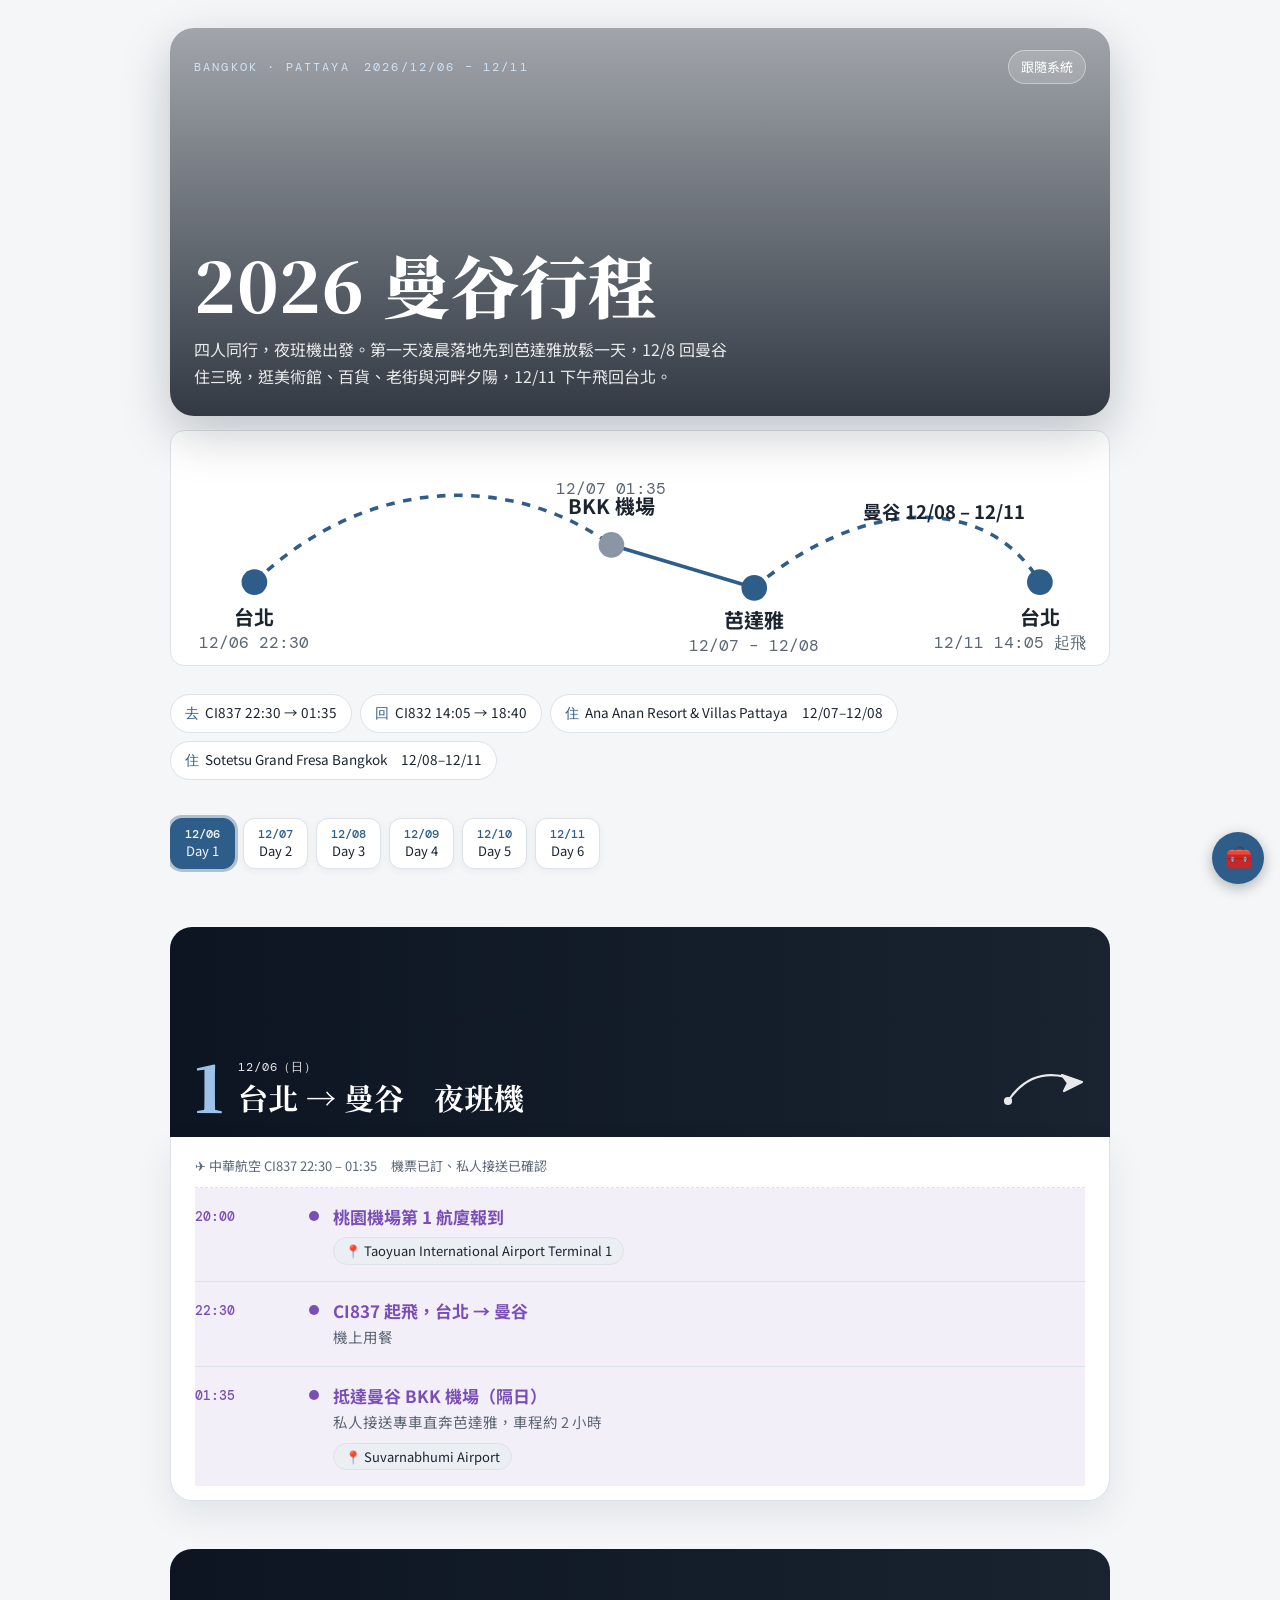
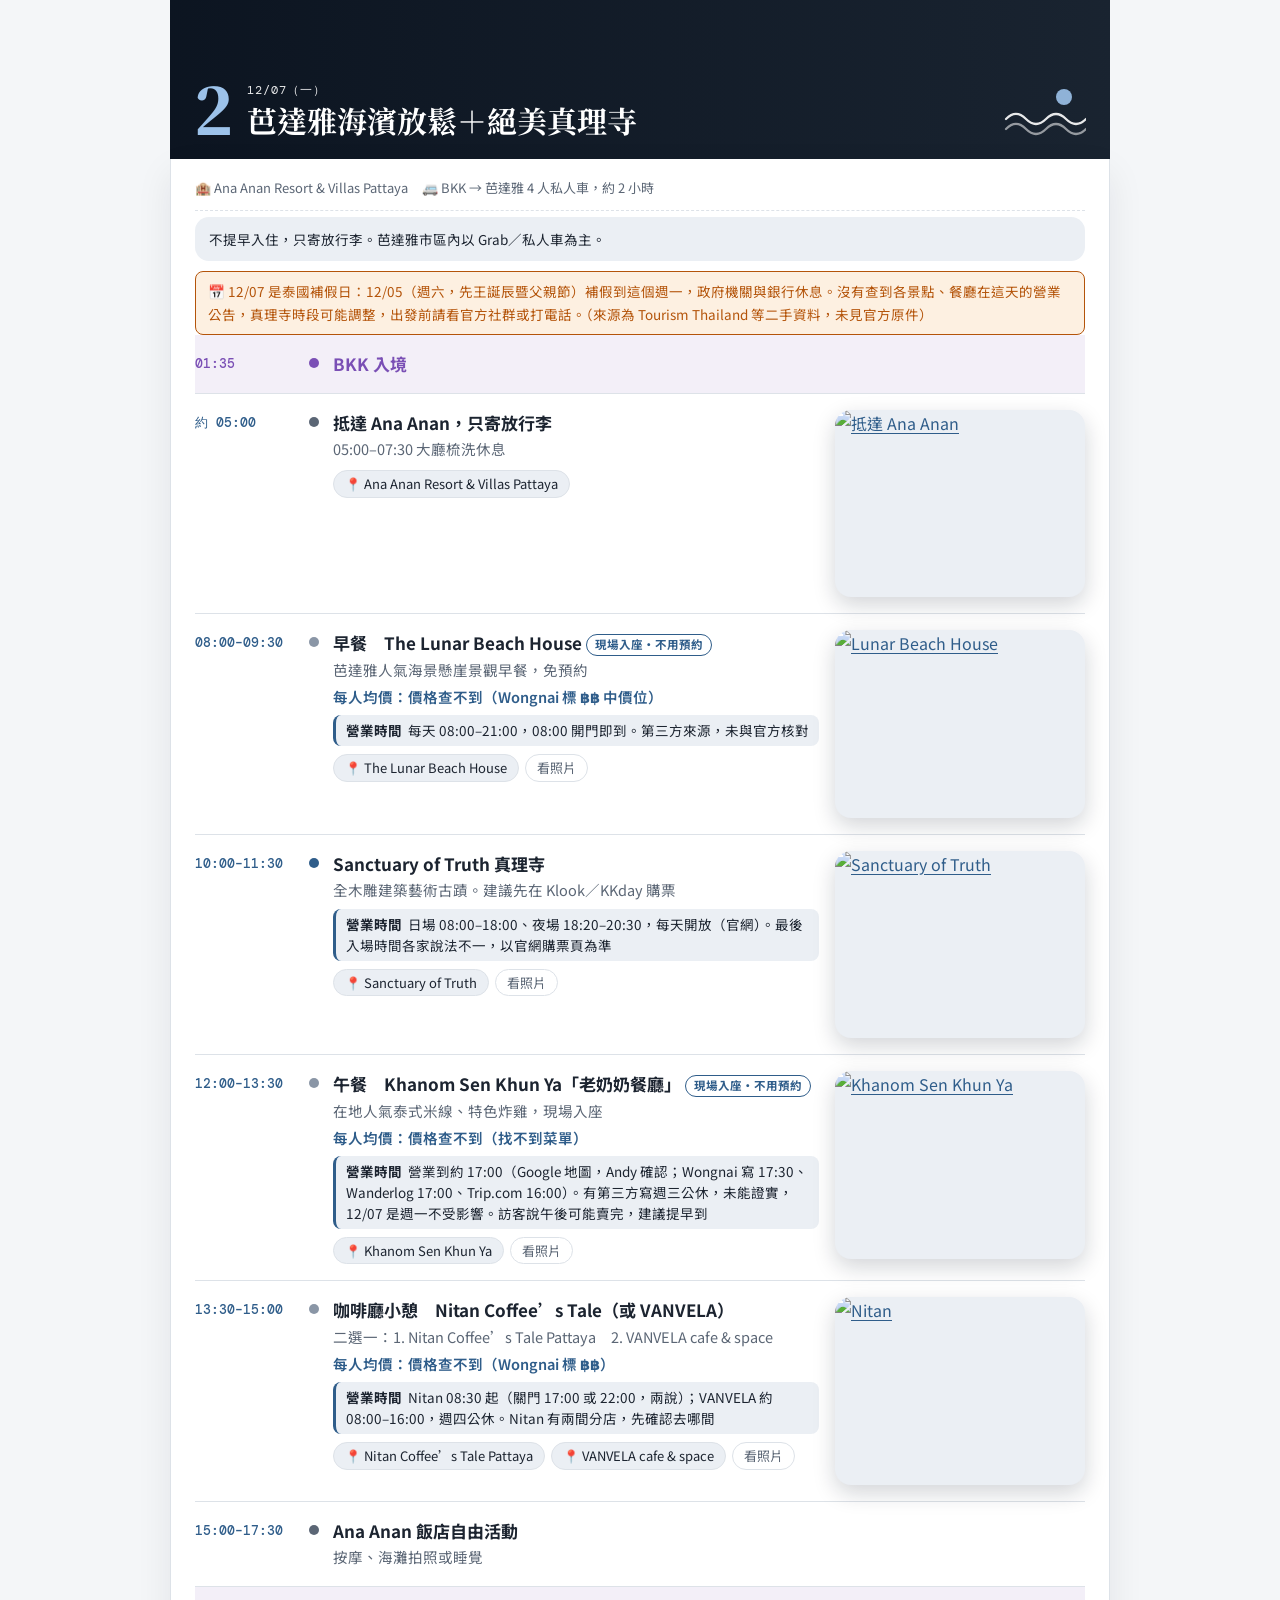
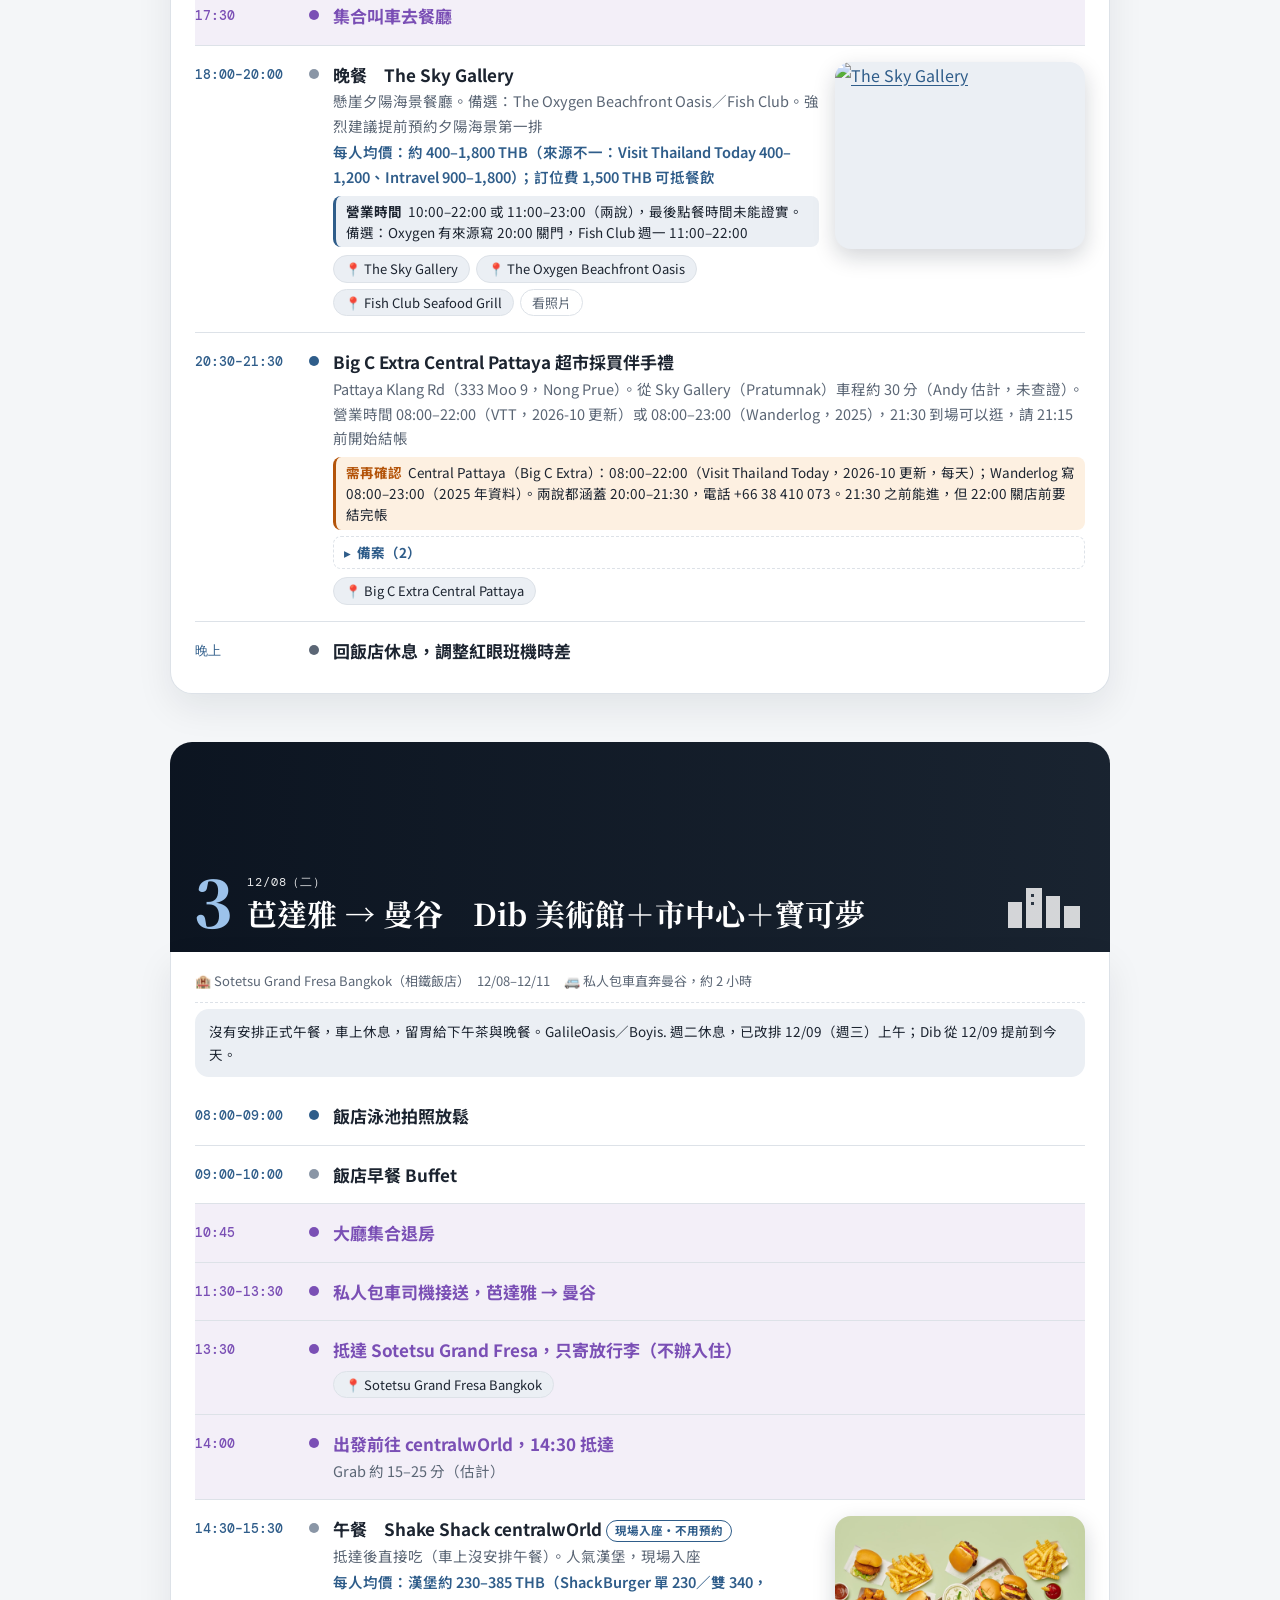
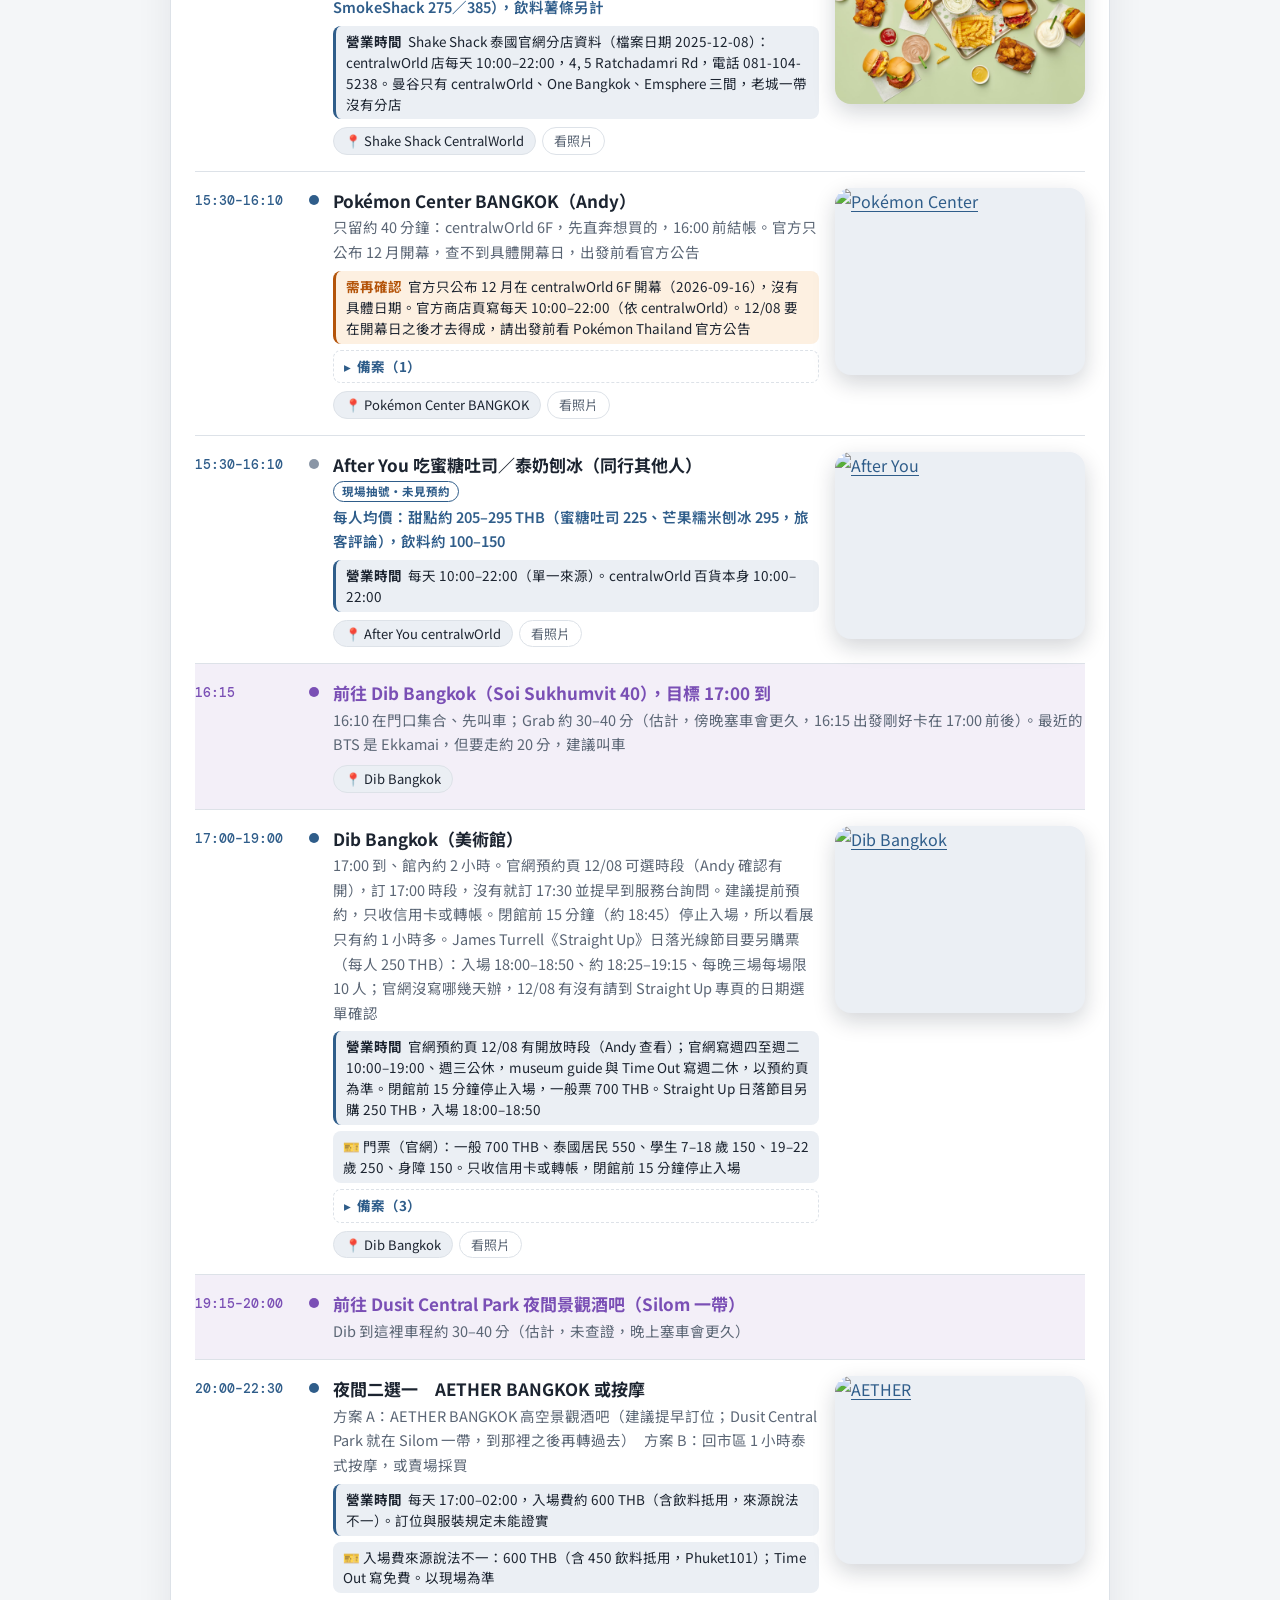
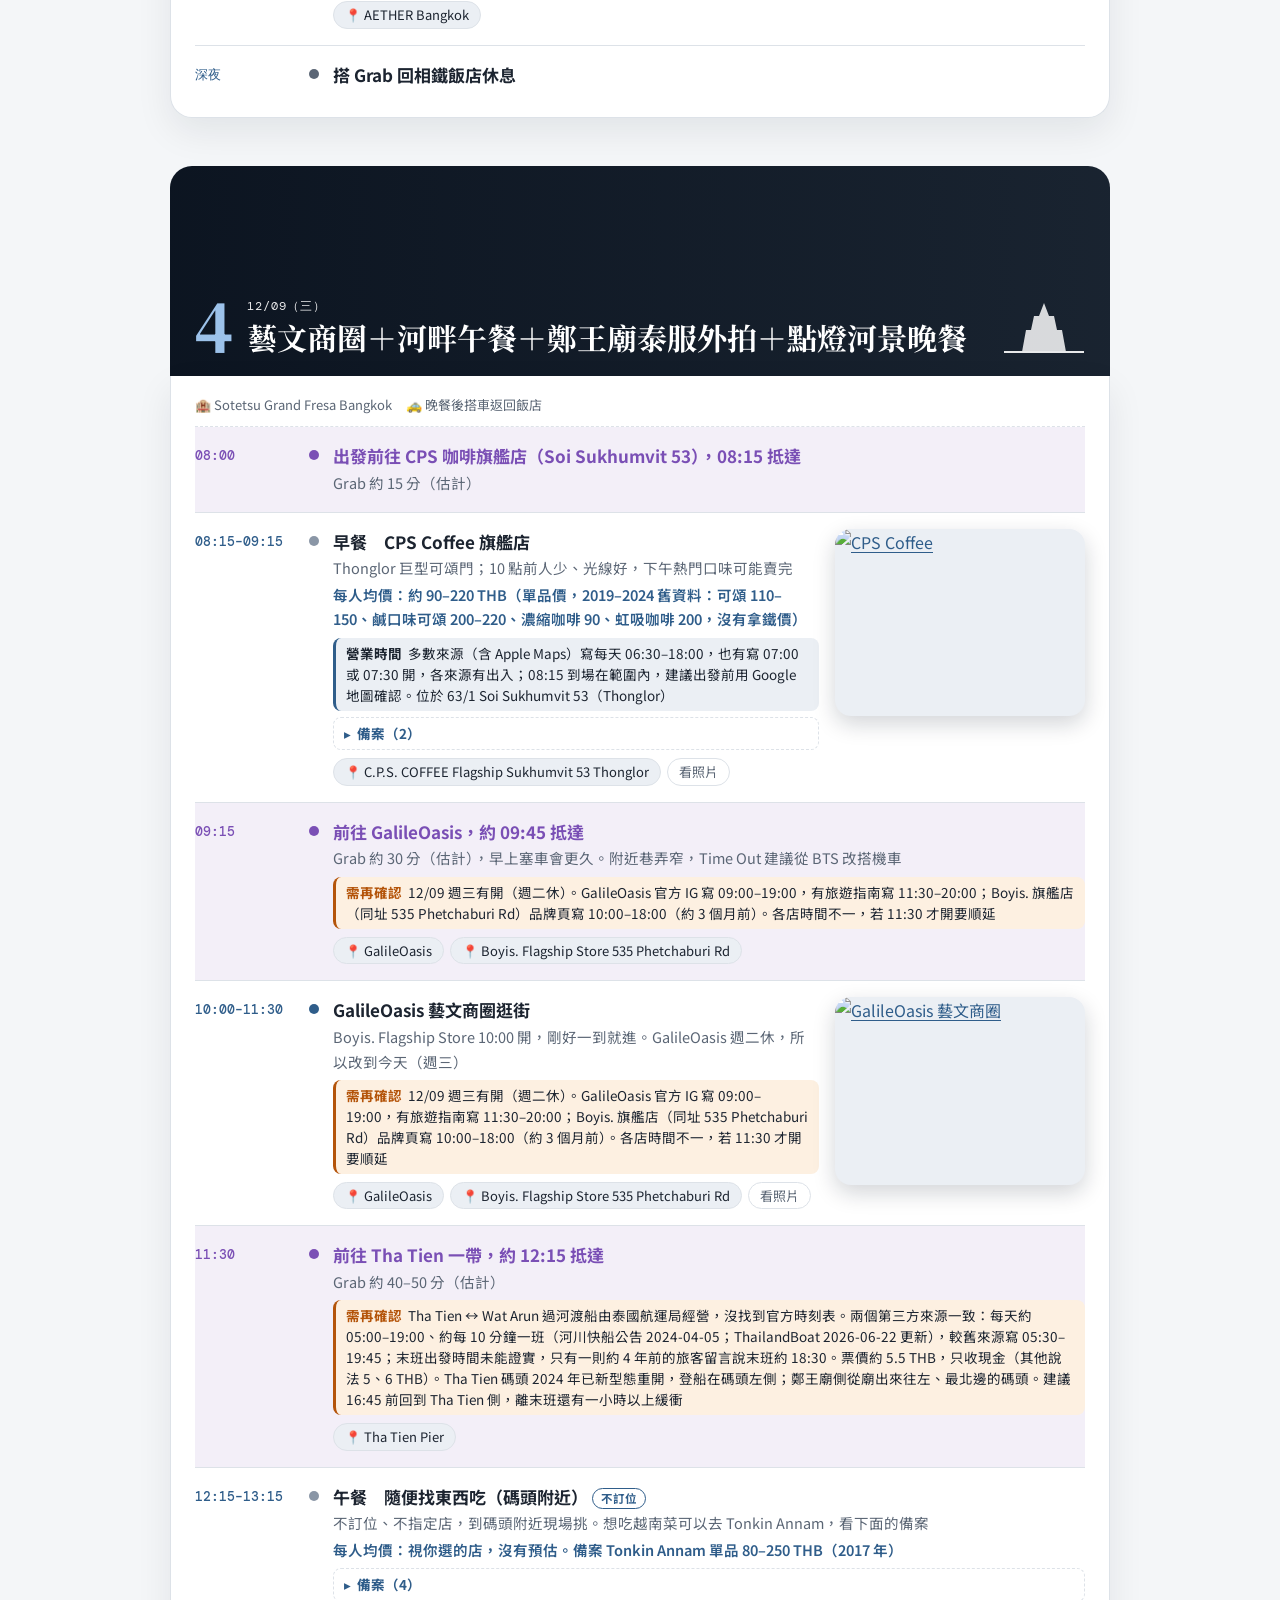
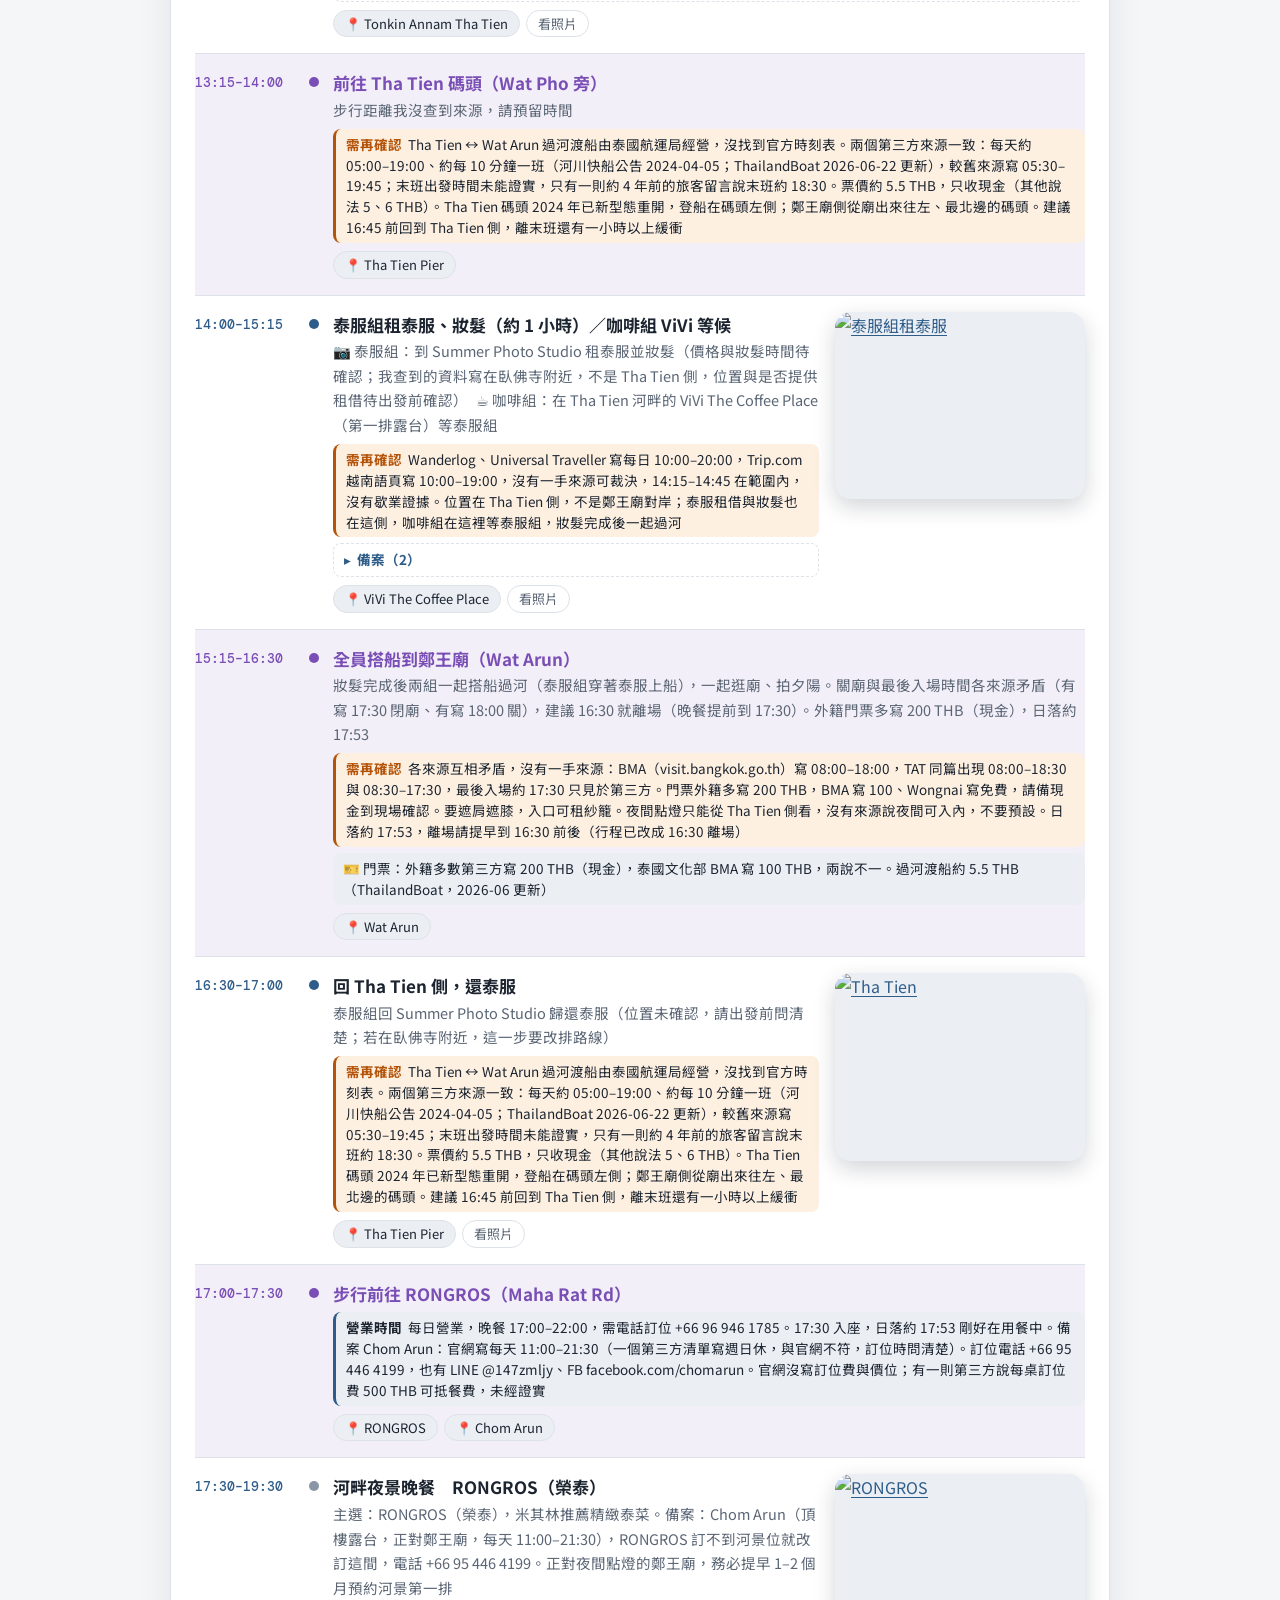
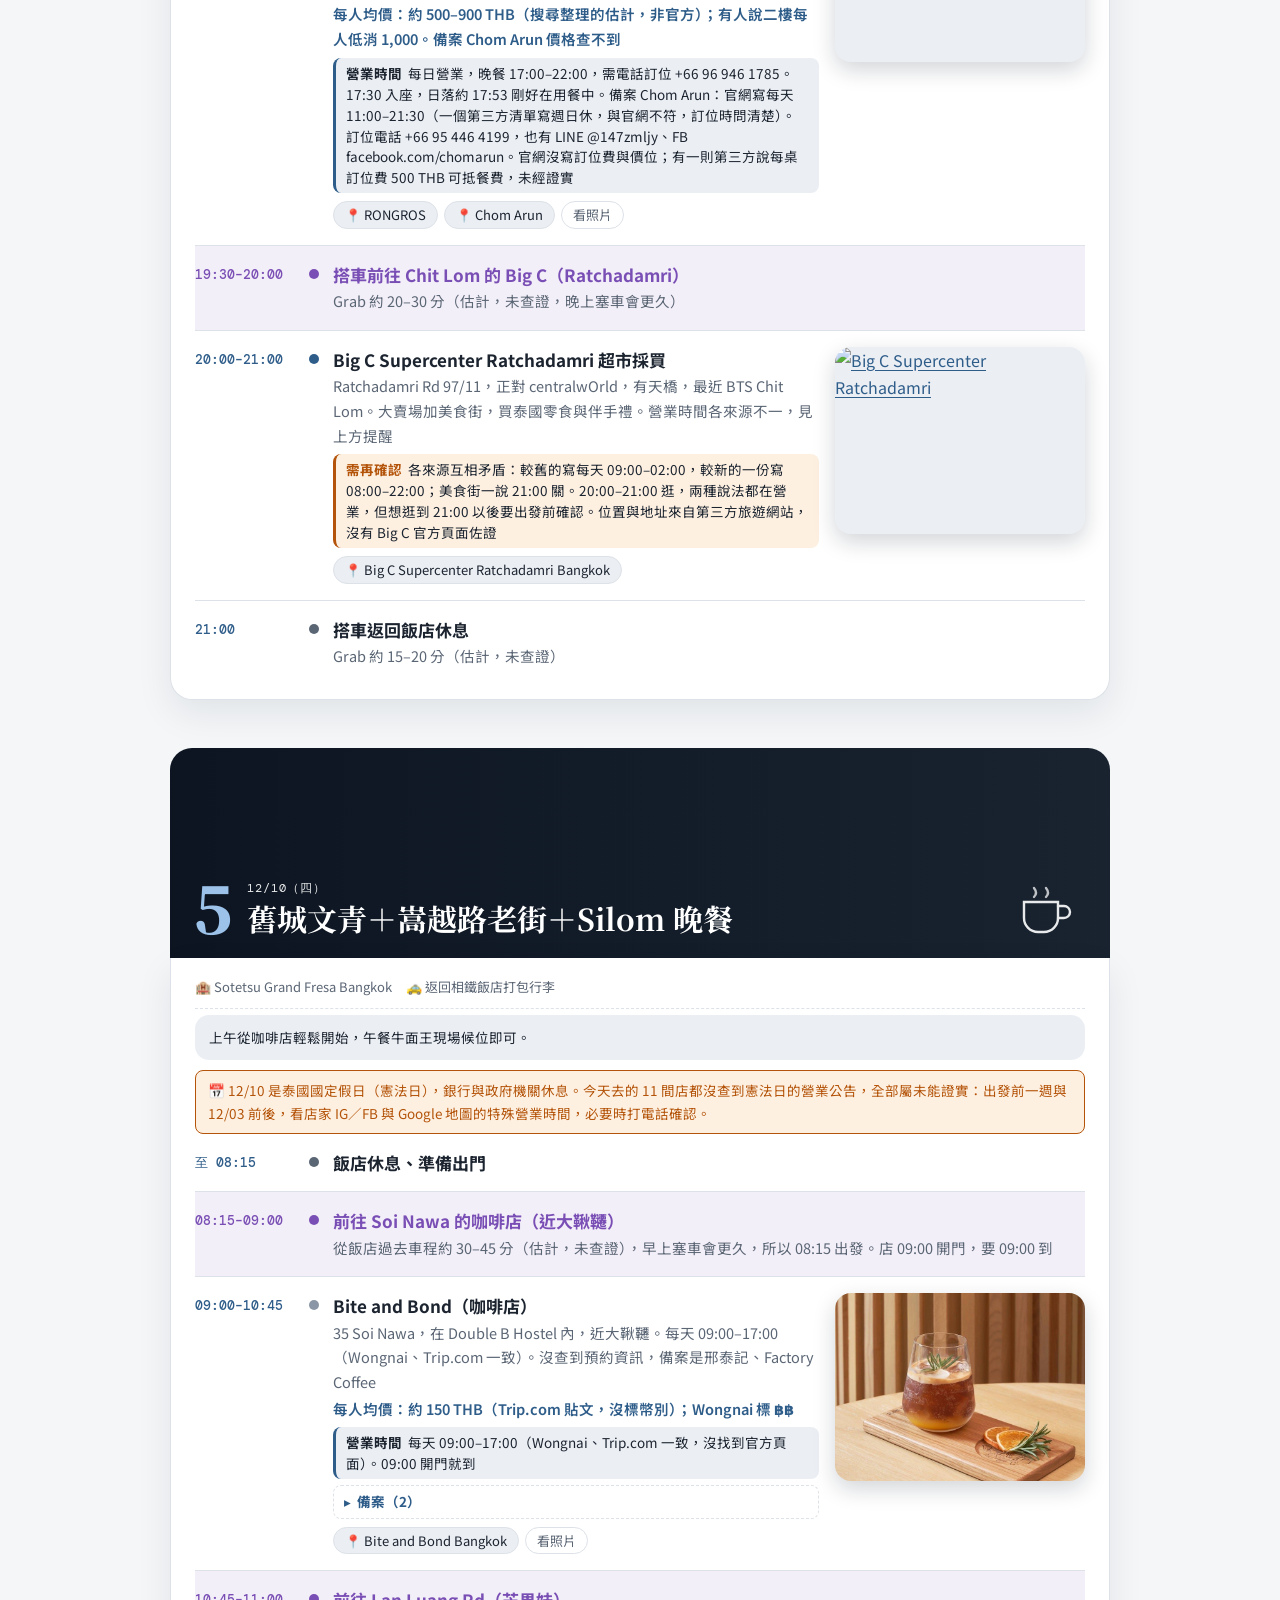
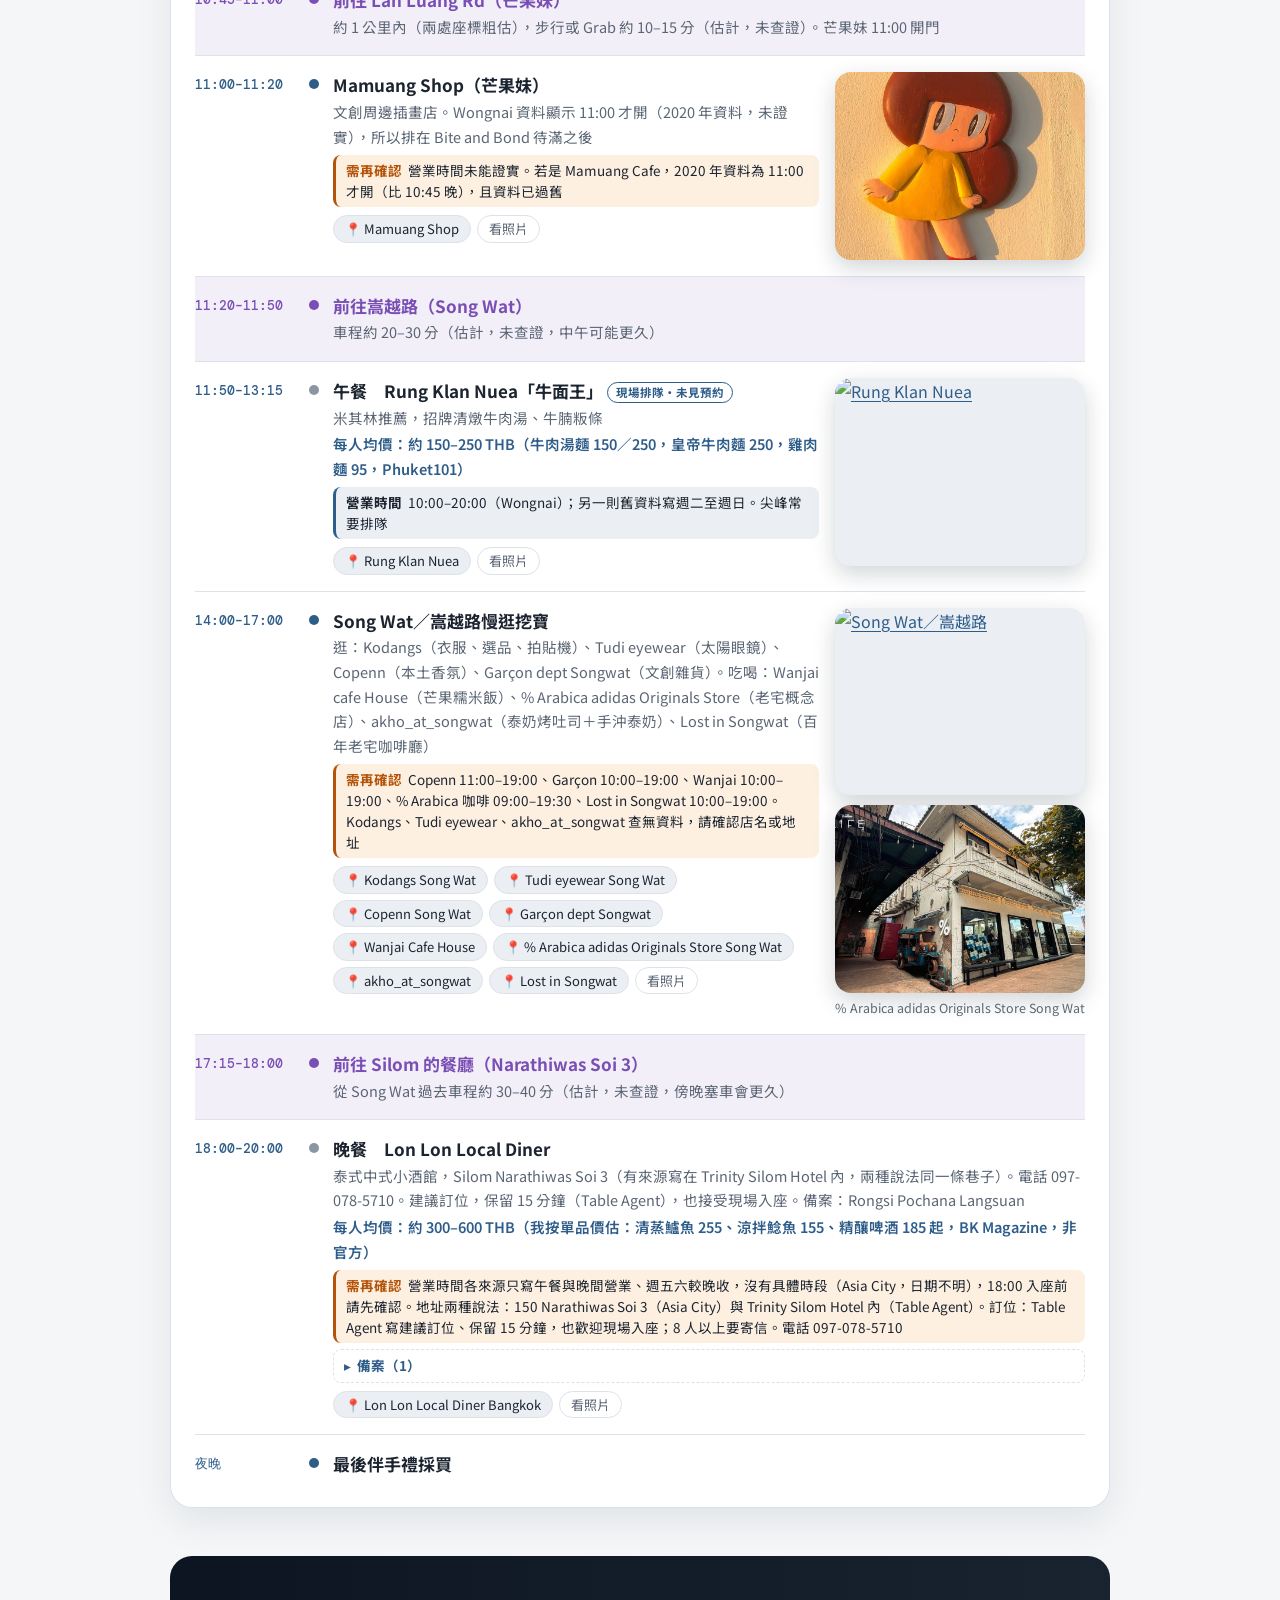
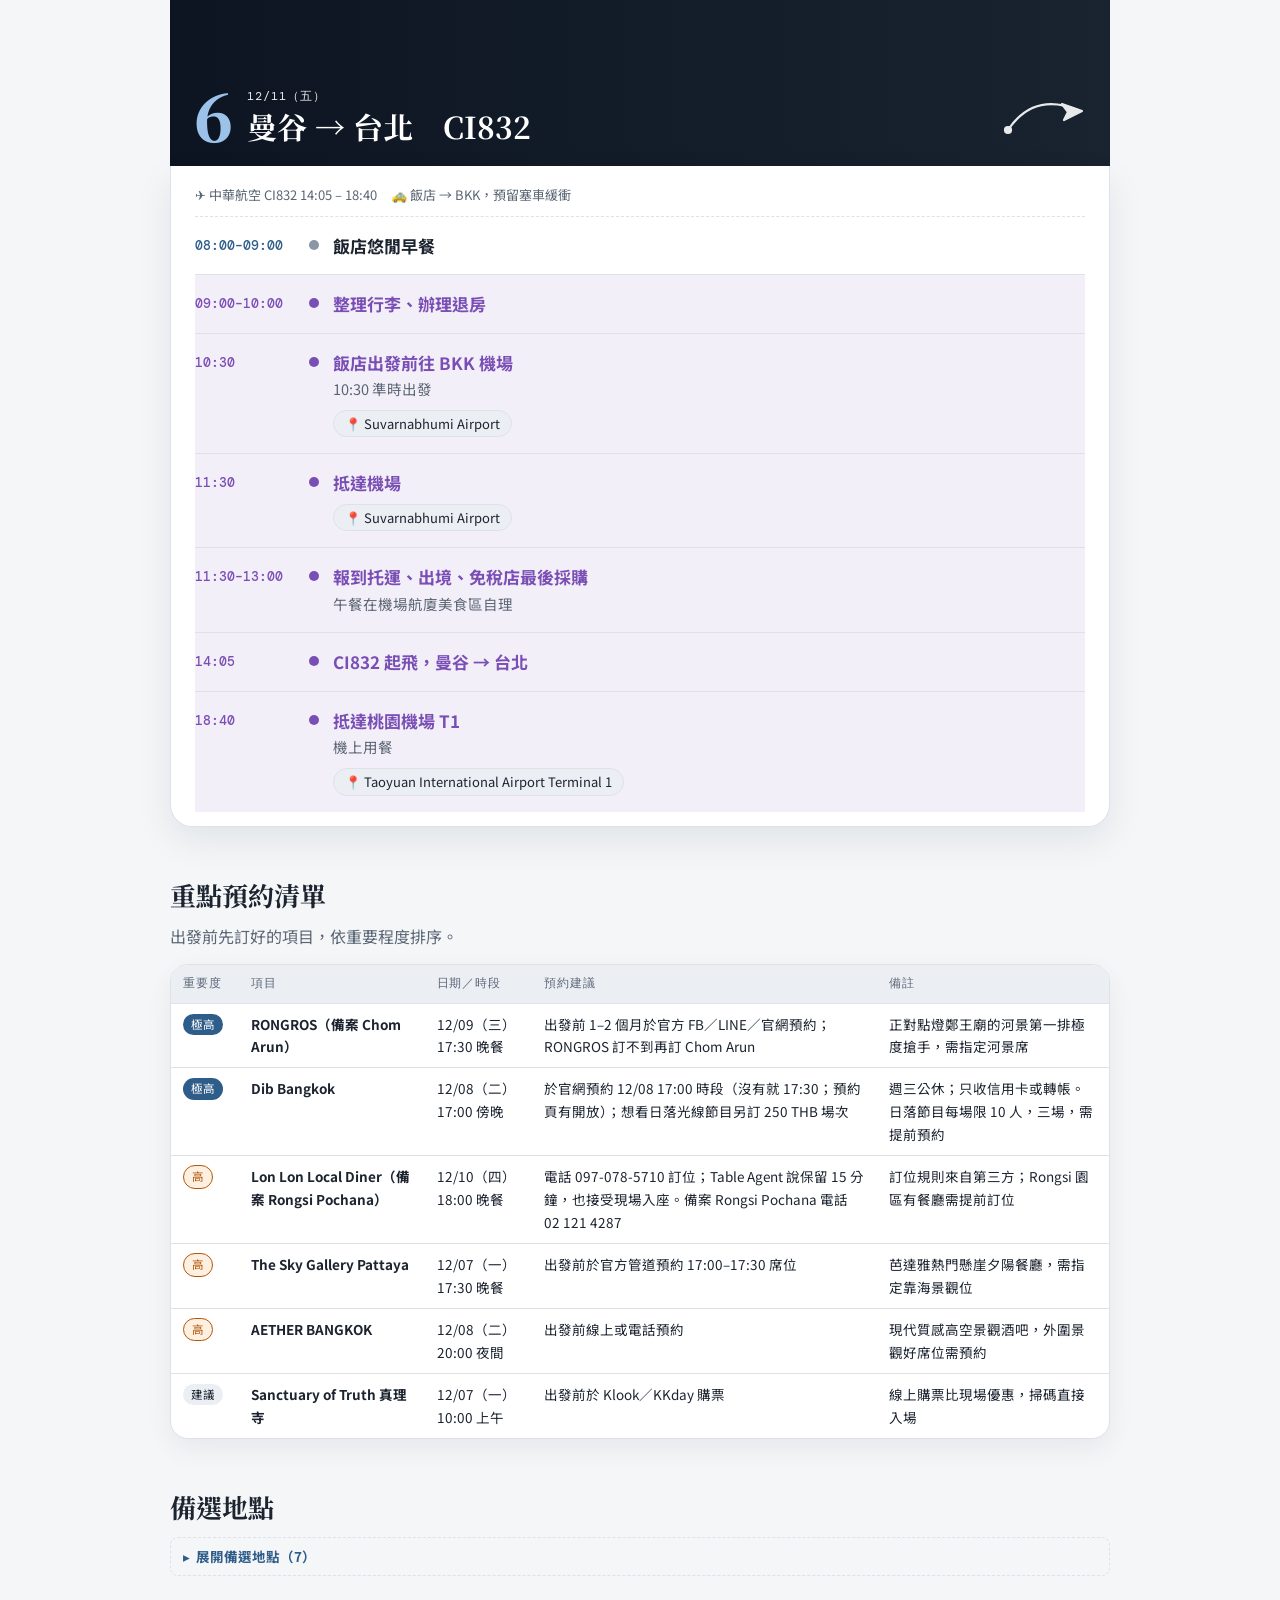
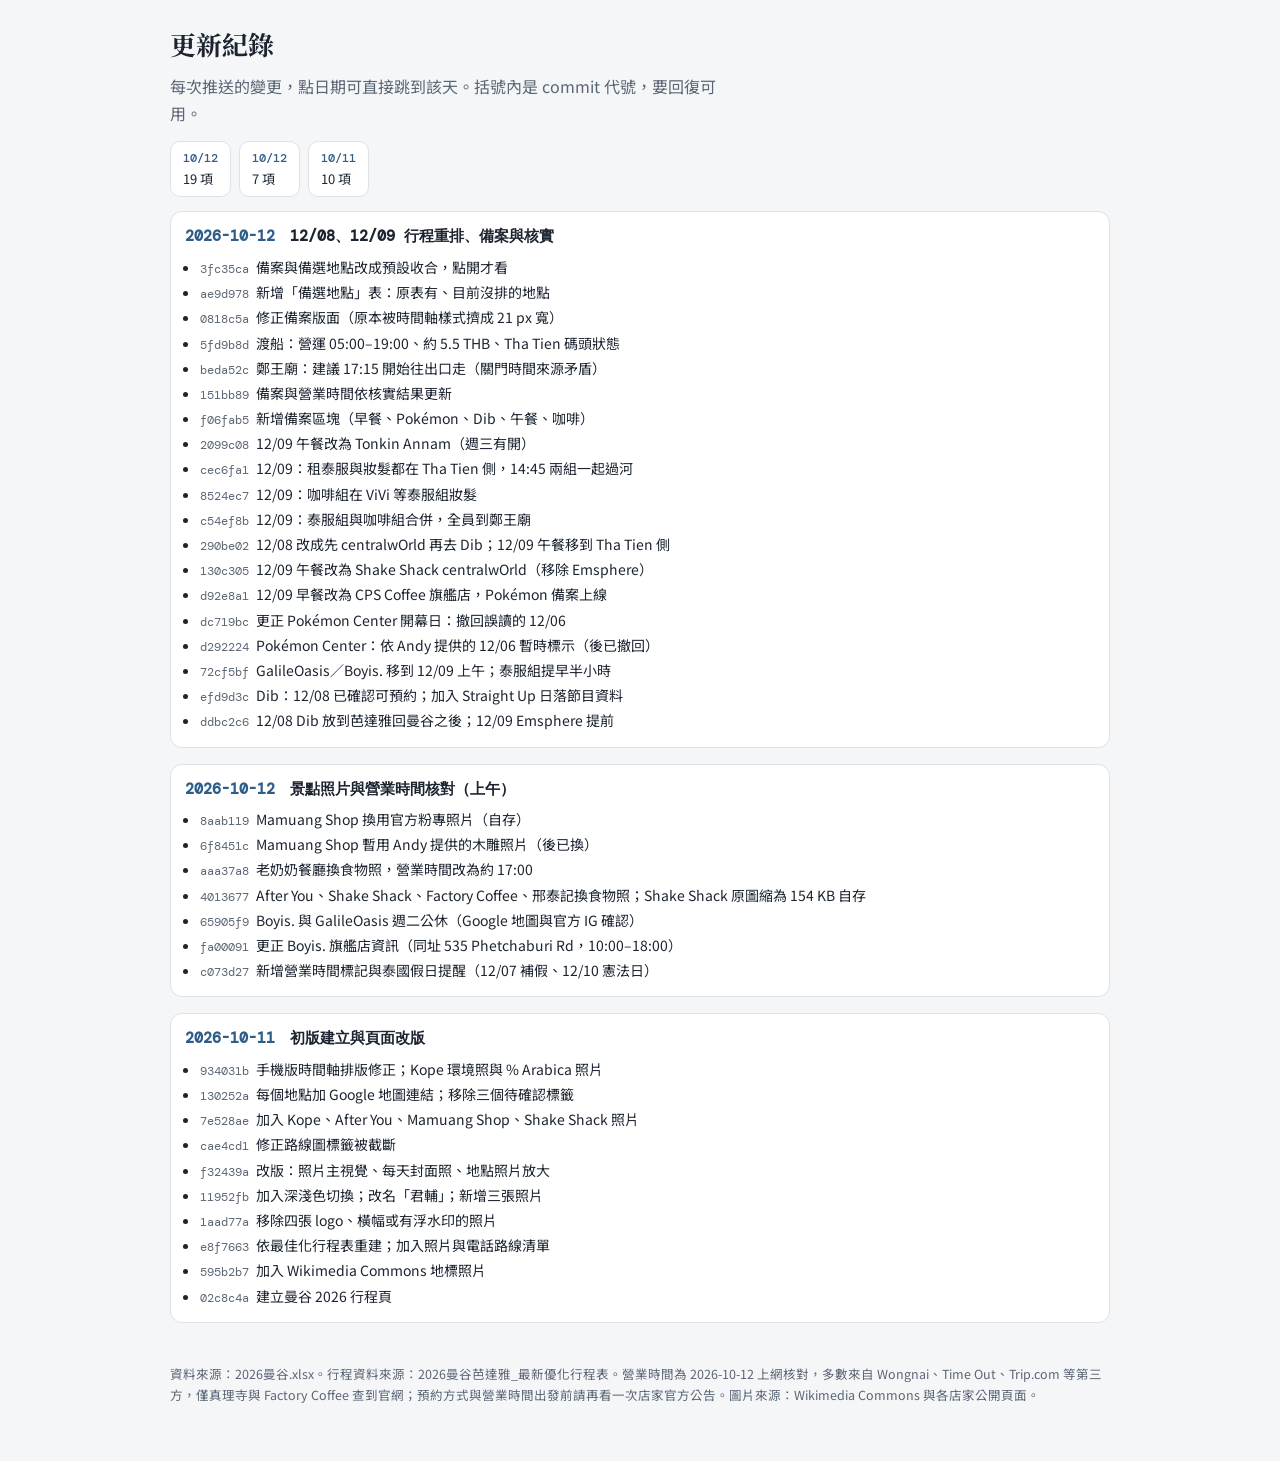
==== index.html @ c3c5df7c "照片：Arabica Song Wat 與 Bite and Bond 自存縮圖、RONGROS 換用餐窗景；鄭王廟搭船改交通；CPS 補價格 Co-Authored-By: Claude Sonne" ====
<!doctype html>
<html lang="zh-Hant">
<head>
<meta charset="utf-8">
<meta name="viewport" content="width=device-width,initial-scale=1">
<title>2026 曼谷行程</title>
<style>body{margin:0;font-size:14px}.toprow{display:flex;justify-content:space-between;align-items:center;gap:10px;flex-wrap:wrap}
.themebtn{font:inherit;font-size:13px;padding:5px 12px;border-radius:999px;border:1px solid var(--line);background:var(--surface);color:var(--ink);cursor:pointer}
.themebtn:focus-visible{outline:2px solid var(--taxi);outline-offset:2px}

/* 營業時間核對標記：ok＝已查到且涵蓋行程、warn＝來源矛盾或需再確認、bad＝公休或對不上 */
.hrs{font-size:13.5px;line-height:1.55;margin-top:6px;padding:5px 10px;border-radius:8px;border-left:3px solid var(--teal);background:var(--tint);color:var(--ink);overflow-wrap:anywhere}
.hrs b{font-weight:700;margin-right:6px}
.hrs.warn{border-left-color:var(--warn);background:var(--warnbg)}
.hrs.warn b{color:var(--warn)}
.hrs.bad{border-left-color:#B3261E;background:#FCE8E6}
.hrs.bad b{color:#B3261E}
@media (prefers-color-scheme:dark){:root:not([data-theme="light"]) .hrs.bad{background:#2E1614;border-left-color:#F28B82}:root:not([data-theme="light"]) .hrs.bad b{color:#F28B82}}
:root[data-theme="dark"] .hrs.bad{background:#2E1614;border-left-color:#F28B82}
:root[data-theme="dark"] .hrs.bad b{color:#F28B82}
.hrsnote{font-size:13.5px;margin:10px 0 0;padding:8px 12px;border-radius:8px;background:var(--warnbg);color:var(--warn);border:1px solid var(--warn)}
</style>
<link rel="stylesheet" href="tools.css?v=6">
</head>
<body>

<link rel="stylesheet" href="https://fonts.googleapis.com/css2?family=DM+Mono:wght@400;500&family=Noto+Sans+TC:wght@400;500;700&family=Noto+Serif+TC:wght@700;900&display=swap">
<style>
/* 版面：頂部路線帶＋黏頂日期導覽＋每天一張時間軸卡片，最後是備選店單與待確認清單。配色取自曼谷粉紅計程車、河水青綠與寺廟金。 */
:root{
  --bg:#F4F6F8; --surface:#FFFFFF; --ink:#1C2430; --mute:#5B6675; --line:#DDE2E8; --head:#1F2A37; --num:#9CC2EA;
  --mv:#7A4FB5; --taxi:#2F5D8A; --teal:#2F5D8A; --gold:#8A96A6; --tint:#EBEFF4; --warn:#B4540A; --warnbg:#FDF0E1;
  color-scheme:light;
  --f-display:'Noto Serif TC','Songti TC','PMingLiU',serif;
  --f-body:'Noto Sans TC','PingFang TC','Microsoft JhengHei',system-ui,sans-serif;
  --f-mono:'DM Mono',ui-monospace,Menlo,Consolas,monospace;
}
@media (prefers-color-scheme: dark){:root:not([data-theme="light"]){
  --bg:#11171E; --surface:#1A222C; --ink:#E6EAF0; --mute:#9AA6B5; --line:#2B3644; --head:#243242; --num:#9CC2EA;
  --mv:#C4A5F0; --taxi:#7FB0E0; --teal:#7FB0E0; --gold:#8493A5; --tint:#222C38; --warn:#F3A35C; --warnbg:#2B2012; color-scheme:dark}}
:root[data-theme="dark"]{
  --bg:#11171E; --surface:#1A222C; --ink:#E6EAF0; --mute:#9AA6B5; --line:#2B3644; --head:#243242; --num:#9CC2EA;
  --mv:#C4A5F0; --taxi:#7FB0E0; --teal:#7FB0E0; --gold:#8493A5; --tint:#222C38; --warn:#F3A35C; --warnbg:#2B2012; color-scheme:dark}
body{background:var(--bg);color:var(--ink);font-family:var(--f-body);line-height:1.65;font-size:15px}
.wrap{max-width:880px;margin-inline:auto;padding-inline:16px;padding-block:20px 56px}
a{color:var(--teal);text-underline-offset:3px}
h1,h2,h3{font-family:var(--f-display);text-wrap:balance;margin:0}
.hero{display:grid;gap:14px;padding-block:8px 18px}
.hero .eyebrow{font-family:var(--f-mono);font-size:12px;letter-spacing:.14em;text-transform:uppercase;color:var(--taxi)}
.hero h1{font-size:clamp(34px,8vw,56px);line-height:1.1;font-weight:900}
.hero p{margin:0;color:var(--mute);max-width:60ch}
.route{background:var(--surface);border:1px solid var(--line);border-radius:14px;padding:14px 12px 6px;overflow-x:auto}
.route svg{display:block;width:100%;min-width:560px;height:auto}
.route text{font-family:var(--f-body);fill:var(--ink)}
.route .sub{font-family:var(--f-mono);fill:var(--mute);font-size:11px}
.chips{display:flex;flex-wrap:wrap;gap:8px;margin-top:14px}
.chip{font-size:13px;padding:5px 12px;border-radius:999px;background:var(--tint);color:var(--ink)}
.chip b{font-family:var(--f-mono);font-weight:500;color:var(--teal);margin-right:6px}
nav.days{position:sticky;top:env(safe-area-inset-top,0px);z-index:5;background:var(--bg);display:flex;gap:6px;overflow-x:auto;padding-block:10px;margin-block:10px 4px;border-bottom:1px solid var(--line)}
nav.days a{flex:0 0 auto;text-decoration:none;color:var(--ink);background:var(--surface);border:1px solid var(--line);border-radius:10px;padding:6px 12px;text-align:center;font-size:13px;line-height:1.3}
nav.days a b{display:block;font-family:var(--f-mono);font-weight:500;font-size:12px;color:var(--taxi)}
nav.days a:focus-visible,nav.days a:hover{outline:2px solid var(--teal)}
ol.tl li.mv{background:color-mix(in srgb,var(--mv) 9%,transparent)}
ol.tl li.mv .t,ol.tl li.mv strong{color:var(--mv)}
ol.tl li.mv .dot{background:var(--mv)}
ol.tl li.mv .n{color:var(--mute)}
table.res .tag{white-space:nowrap}
table.res td:first-child{white-space:nowrap;width:1%}
@media (max-width:640px){
 table.res{min-width:0}
 table.res thead{display:none}
 table.res tbody,table.res tr,table.res td{display:block}
 table.res tr{border:1px solid var(--line);border-radius:12px;padding:10px 12px;margin:0 0 10px;background:var(--surface)}
 table.res td{border:0;padding:3px 0;width:auto}
 table.res td[data-l]:before{content:attr(data-l);display:block;font-size:12px;color:var(--mute);line-height:1.4;margin-top:4px}
}
nav.days a.cur{background:var(--teal);border-color:var(--teal);color:var(--bg);box-shadow:0 0 0 3px color-mix(in srgb,var(--teal) 35%,transparent)}
nav.days a.cur b{color:inherit}
ol.tl li.cur{background:var(--tint);box-shadow:inset 3px 0 0 var(--teal);border-radius:8px;margin-inline:-12px;padding-inline:12px;transition:background .2s}
ol.tl li.cur .dot{box-shadow:0 0 0 4px color-mix(in srgb,var(--teal) 40%,transparent),0 0 12px var(--teal)}
section.day{margin-top:30px;scroll-margin-top:84px}
.dayhead{display:grid;grid-template-columns:auto 1fr auto;gap:14px;align-items:center;background:var(--head);color:#fff;border-radius:16px 16px 0 0;padding:14px 18px;overflow:hidden}
.dayhead .no{font-family:var(--f-display);font-weight:900;font-size:46px;line-height:1;color:var(--num)}
.dayhead .meta{font-family:var(--f-mono);font-size:12px;letter-spacing:.08em;opacity:.9}
.dayhead h2{font-size:clamp(19px,4.5vw,25px);line-height:1.25;margin-top:2px}
.dayhead svg{width:84px;height:56px;opacity:.9}
.card{background:var(--surface);border:1px solid var(--line);border-top:0;border-radius:0 0 16px 16px;padding:6px 18px 8px}
.stay{display:flex;flex-wrap:wrap;gap:6px 14px;font-size:13px;color:var(--mute);padding-block:10px;border-bottom:1px dashed var(--line)}
.stay span{min-width:0;overflow-wrap:anywhere}
ol.tl{list-style:none;margin:0;padding:0}
ol.tl li{display:grid;grid-template-columns:92px 14px 1fr;gap:0 10px;padding-block:11px;border-bottom:1px solid var(--line)}
ol.tl li:last-child{border-bottom:0}
.t{font-family:var(--f-mono);font-size:12.5px;color:var(--mute);padding-top:3px;font-variant-numeric:tabular-nums;line-height:1.5}
.dot{width:10px;height:10px;border-radius:50%;margin-top:7px;background:var(--teal)}
.dot.eat{background:var(--gold)} .dot.go{background:var(--taxi)} .dot.rest{background:var(--mute)}
.what{min-width:0}
.what strong{font-weight:700;display:block;overflow-wrap:anywhere}
.what .n{color:var(--mute);font-size:13.5px;overflow-wrap:anywhere}
.what .alt{font-size:13.5px;margin-top:2px;overflow-wrap:anywhere}
.tag{display:inline-block;font-size:11.5px;padding:1px 8px;border-radius:999px;background:var(--tint);color:var(--ink);margin-right:4px;vertical-align:1px}
.tag.must{background:var(--taxi);color:var(--surface)}
.n.price{color:var(--teal);font-weight:600}
.tag.nor{background:transparent;color:var(--teal);border:1px solid var(--teal)}
.tag.warn{background:var(--warnbg);color:var(--warn);border:1px solid var(--warn)}
.note{margin:6px 0 10px;padding:9px 12px;border-radius:10px;background:var(--tint);font-size:13.5px;color:var(--ink)}
.cols{display:grid;grid-template-columns:repeat(auto-fit,minmax(240px,1fr));gap:10px;margin-top:6px}
.cols div{background:var(--tint);border-radius:10px;padding:10px 12px;font-size:13.5px}
.cols h4{margin:0 0 4px;font-family:var(--f-display);font-size:14px}
.cols ul{margin:0;padding-left:18px}
h2.sec{font-size:26px;margin-top:46px}
p.lead{color:var(--mute);margin:6px 0 14px;max-width:62ch}
.filters{display:flex;flex-wrap:wrap;gap:6px;margin-bottom:10px}
.filters button{font:inherit;font-size:13px;padding:5px 12px;border-radius:999px;border:1px solid var(--line);background:var(--surface);color:var(--ink);cursor:pointer}
.filters button[aria-pressed="true"]{background:var(--teal);border-color:var(--teal);color:var(--surface)}
.filters button:focus-visible{outline:2px solid var(--taxi);outline-offset:2px}
.tbl{overflow-x:auto;background:var(--surface);border:1px solid var(--line);border-radius:14px}
table{border-collapse:collapse;width:100%;min-width:640px;font-size:13.5px}
th,td{text-align:left;padding:9px 12px;border-bottom:1px solid var(--line);vertical-align:top}
th{font-family:var(--f-mono);font-size:11.5px;letter-spacing:.08em;color:var(--mute);font-weight:500;background:var(--tint)}
tr:last-child td{border-bottom:0}
details.issues{margin-top:12px;background:var(--surface);border:1px solid var(--line);border-radius:12px;padding:4px 16px}
details.issues summary{cursor:pointer;padding-block:10px;font-weight:700;font-family:var(--f-display)}
details.issues ul{margin:0 0 12px;padding-left:18px;font-size:14px}
details.issues li{margin-bottom:6px}
footer{margin-top:40px;font-size:12.5px;color:var(--mute)}
ol.routem{display:none;list-style:none;margin:0;padding:0;gap:6px}
ol.routem li{background:var(--surface);border:1px solid var(--line);border-radius:10px;padding:8px 12px;font-size:14px}
ol.routem b{font-family:var(--f-mono);font-weight:500;color:var(--taxi);margin-right:8px}
@media (max-width:520px){
  .route{display:none}ol.routem{display:grid}
  ol.tl li{grid-template-columns:1fr;gap:2px}
  .dot{display:none}
  .t{padding-top:0;color:var(--taxi)}
  .dayhead{grid-template-columns:auto 1fr}.dayhead svg{display:none}
}
@media (prefers-reduced-motion:no-preference){html{scroll-behavior:smooth}}
.pic{display:block;width:100%;max-width:360px;aspect-ratio:3/2;object-fit:cover;border-radius:10px;margin-top:8px;background:var(--tint)}

/* ---- 美化 ---- */
body{font-size:16px;line-height:1.7}
.wrap{max-width:940px}
.herocard{position:relative;border-radius:24px;overflow:hidden;min-height:340px;display:flex;flex-direction:column;justify-content:space-between;gap:40px;padding:22px 24px 26px;color:#fff;background:linear-gradient(180deg,rgba(8,16,28,.35) 0%,rgba(8,16,28,.82) 100%),url('https://thumb.wikimedia.org/wikipedia/commons/thumb/2/2a/%E0%B9%80%E0%B8%88%E0%B8%94%E0%B8%B5%E0%B8%A2%E0%B9%8C%E0%B8%9B%E0%B8%A3%E0%B8%B0%E0%B8%98%E0%B8%B2%E0%B8%99%E0%B8%97%E0%B8%A3%E0%B8%87%E0%B8%9B%E0%B8%A3%E0%B8%B2%E0%B8%87%E0%B8%84%E0%B9%8C%E0%B8%A7%E0%B8%B1%E0%B8%94%E0%B8%AD%E0%B8%A3%E0%B8%B8%E0%B8%932.jpg/960px-%E0%B9%80%E0%B8%88%E0%B8%94%E0%B8%B5%E0%B8%A2%E0%B9%8C%E0%B8%9B%E0%B8%A3%E0%B8%B0%E0%B8%98%E0%B8%B2%E0%B8%99%E0%B8%97%E0%B8%A3%E0%B8%87%E0%B8%9B%E0%B8%A3%E0%B8%B2%E0%B8%87%E0%B8%84%E0%B9%8C%E0%B8%A7%E0%B8%B1%E0%B8%94%E0%B8%AD%E0%B8%A3%E0%B8%B8%E0%B8%932.jpg') center 35%/cover;box-shadow:0 18px 50px rgba(8,16,28,.22)}
.herocard .eyebrow{color:#CFE3F7;letter-spacing:.18em}
.herocard h1{color:#fff;font-size:clamp(40px,9vw,68px);letter-spacing:.01em}
.herocard p{color:rgba(255,255,255,.88);margin-top:10px;font-size:16px}
.herocard .themebtn{background:rgba(255,255,255,.16);border-color:rgba(255,255,255,.4);color:#fff;backdrop-filter:blur(6px)}
.herotext{display:grid;gap:4px}
.chip{background:var(--surface);border:1px solid var(--line);font-size:13.5px;padding:6px 14px}
nav.days{gap:8px;border-bottom:0}
nav.days a{border-radius:12px;padding:8px 14px;box-shadow:0 2px 8px rgba(10,20,40,.05)}
section.day{margin-top:48px}
.dayhead{border-radius:22px 22px 0 0;padding:20px 24px}
.dayhead.cover{min-height:170px;background-size:cover;background-position:center;align-items:end}
.dayhead .no{font-size:64px}
.dayhead h2{font-size:clamp(21px,4.6vw,30px)}
.card{border-radius:0 0 22px 22px;padding:8px 24px 14px;box-shadow:0 14px 36px rgba(10,20,40,.08)}
ol.tl li{padding-block:16px;grid-template-columns:104px 14px minmax(0,1fr)}
.t{font-size:13px;color:var(--taxi);font-weight:500}
.what strong{font-size:17px;line-height:1.5}
.what .n{font-size:14.5px;margin-top:2px}
.what.hasp{display:grid;grid-template-columns:minmax(0,1fr) 250px;gap:16px;align-items:start}
.what .alt a{font-size:13.5px}
.pic{margin:0;max-width:none;aspect-ratio:4/3;border-radius:16px;box-shadow:0 8px 22px rgba(10,20,40,.18)}
.note{border-radius:14px;padding:11px 14px}
.tbl{border-radius:18px;box-shadow:0 10px 28px rgba(10,20,40,.06)}
@media (max-width:640px){
  .what.hasp{grid-template-columns:minmax(0,1fr)}
  .pic{aspect-ratio:16/10}
  .herocard{min-height:300px;padding:18px}
  .dayhead{padding:16px 18px}.card{padding-inline:16px}
}

.maps{display:flex;flex-wrap:wrap;gap:6px;margin-top:8px}
.maps:empty{display:none}
.mapchip{display:inline-block;font-size:13px;line-height:1.5;padding:3px 11px;border-radius:999px;background:var(--tint);border:1px solid var(--line);color:var(--ink);text-decoration:none;overflow-wrap:anywhere}
.mapchip:hover{border-color:var(--taxi)}
.mapchip:focus-visible{outline:2px solid var(--taxi);outline-offset:2px}
.mapchip.photo{background:transparent;color:var(--mute)}

.picbox{display:grid;gap:10px;min-width:0}
.xpic{margin:0}.xpic figcaption{font-size:12.5px;color:var(--mute);margin-top:4px}
/* 手機：單欄時間軸（必須放在最後才不會被前面的設定蓋掉） */
@media (max-width:640px){
  ol.tl li{grid-template-columns:minmax(0,1fr);gap:2px;padding-block:14px}
  ol.tl li .dot{display:none}
  .t{padding-top:0}
  .what.hasp{grid-template-columns:minmax(0,1fr)}
}

.bk{font-size:13.5px;line-height:1.6;margin-top:6px;padding:5px 10px;border-radius:8px;border:1px dashed var(--line);color:var(--ink)}
.bk summary{cursor:pointer;font-weight:700;color:var(--taxi);list-style:none;display:flex;align-items:center;gap:6px;user-select:none}
.bk summary::-webkit-details-marker{display:none}
.bk summary::before{content:"▸";display:inline-block;transition:transform .15s}
.bk[open] summary::before{transform:rotate(90deg)}
.bk[open] summary{margin-bottom:2px}
.altbox{margin:8px 0 0;padding:8px 12px}
.altbox .lead{margin:8px 0}
.bk .bki{margin:3px 0 0;padding-left:1.1em;text-indent:-1.1em;display:block}
.bk .bki::before{content:"・";display:inline-block;width:1.1em;text-indent:0;text-align:center;color:var(--mute)}

nav.logjump{display:flex;flex-wrap:wrap;gap:8px;margin:6px 0 14px}
nav.logjump a{text-decoration:none;color:var(--ink);background:var(--surface);border:1px solid var(--line);border-radius:10px;padding:6px 12px;font-size:13px}
nav.logjump a b{display:block;font-family:var(--f-mono);font-weight:500;font-size:12px;color:var(--taxi)}
nav.logjump a:focus-visible,nav.logjump a:hover{outline:2px solid var(--teal)}
.logday{margin:0 0 16px;padding:12px 14px;background:var(--surface);border:1px solid var(--line);border-radius:12px;scroll-margin-top:130px}
.logday h3{margin:0 0 6px;font-size:15px;font-family:var(--f-mono);color:var(--taxi)}
.logday h3 span{font-family:inherit;color:var(--ink);font-weight:700}
.logday ul{margin:0;padding-left:1.1em;font-size:14px;line-height:1.6}
.logday li{margin:2px 0}
.logday code{font-family:var(--f-mono);font-size:12px;color:var(--mute);margin-right:4px}
.bkimg{margin:8px 0;border-radius:10px;overflow:hidden}
.bkimg img{display:block;width:100%;height:auto;max-height:260px;object-fit:cover}
.bkimg figcaption{font-size:12px;color:var(--mute);padding:4px 2px}
.tix{font-size:13.5px;line-height:1.55;margin-top:6px;padding:5px 10px;border-radius:8px;background:var(--tint);color:var(--ink);overflow-wrap:anywhere}
</style>

<div class="wrap">
<header class="hero">
  <div class="herocard"><div class="toprow"><div class="eyebrow">Bangkok · Pattaya　2026/12/06 – 12/11</div><button type="button" id="themebtn" class="themebtn" aria-label="切換淺色或深色">跟隨系統</button></div>
  <div class="herotext"><h1>2026 曼谷行程</h1>
  <p>四人同行，夜班機出發。第一天凌晨落地先到芭達雅放鬆一天，12/8 回曼谷住三晚，逛美術館、百貨、老街與河畔夕陽，12/11 下午飛回台北。</p></div></div>
  <div class="route" aria-label="路線圖">
    <svg viewBox="0 0 640 150" role="img" aria-label="台北到曼谷、芭達雅、再回曼谷與台北的路線">
      <path d="M50 96 C130 20 230 20 300 70" fill="none" stroke="var(--teal)" stroke-width="2.5" stroke-dasharray="6 6"/>
      <path d="M300 70 L400 100" fill="none" stroke="var(--taxi)" stroke-width="2.5"/>
      <path d="M400 100 L300 70" fill="none" stroke="var(--taxi)" stroke-width="0"/>
      <path d="M400 100 C470 40 560 30 600 96" fill="none" stroke="var(--teal)" stroke-width="2.5" stroke-dasharray="6 6"/>
      <circle cx="50" cy="96" r="9" fill="var(--teal)"/><circle cx="300" cy="70" r="9" fill="var(--gold)"/><circle cx="400" cy="100" r="9" fill="var(--taxi)"/><circle cx="600" cy="96" r="9" fill="var(--teal)"/>
      <text x="50" y="126" text-anchor="middle" font-size="14" font-weight="700">台北</text><text class="sub" x="50" y="142" text-anchor="middle">12/06 22:30</text>
      <text x="300" y="48" text-anchor="middle" font-size="14" font-weight="700">BKK 機場</text><text class="sub" x="300" y="34" text-anchor="middle">12/07 01:35</text>
      <text x="400" y="128" text-anchor="middle" font-size="14" font-weight="700">芭達雅</text><text class="sub" x="400" y="144" text-anchor="middle">12/07 – 12/08</text>
      <text x="600" y="126" text-anchor="middle" font-size="14" font-weight="700">台北</text><text class="sub" x="632" y="142" text-anchor="end">12/11 14:05 起飛</text>
      <text x="476" y="52" font-size="13" font-weight="700" fill="var(--ink)">曼谷 12/08 – 12/11</text>
    </svg>
  </div>
  <ol class="routem" aria-label="路線">
    <li><b>12/06</b>桃園 22:30 起飛</li><li><b>12/07</b>01:35 抵達 BKK，車程約 2 小時到芭達雅</li><li><b>12/08</b>芭達雅 → 曼谷，住 Sotetsu 三晚</li><li><b>12/11</b>14:05 曼谷起飛，18:40 抵達桃園</li></ol>
  <div class="chips">
    <span class="chip"><b>去</b>CI837 22:30 → 01:35</span>
    <span class="chip"><b>回</b>CI832 14:05 → 18:40</span>
    <span class="chip"><b>住</b>Ana Anan Resort &amp; Villas Pattaya　12/07–12/08</span>
    <span class="chip"><b>住</b>Sotetsu Grand Fresa Bangkok　12/08–12/11</span>
  </div>
</header>

<nav class="days" id="nav" aria-label="日期"></nav>
<main id="days"></main>

<h2 class="sec" id="book">重點預約清單</h2>
<p class="lead">出發前先訂好的項目，依重要程度排序。</p>
<div class="tbl"><table><thead><tr><th>重要度</th><th>項目</th><th>日期／時段</th><th>預約建議</th><th>備註</th></tr></thead><tbody id="rows"></tbody></table></div>

<h2 class="sec" id="alt">備選地點</h2>
<details class="bk altbox"><summary>展開備選地點（7）</summary>
<p class="lead">原始行程表有、目前行程沒排的地方，當備案。營業時間都是第三方資料，出發前請再確認；週二（12/08）、週三（12/09）都沒有查到公休說法，但沒有一間拿到官方證實。</p>
<div class="tbl"><table><thead><tr><th>地點</th><th>位置</th><th>營業時間</th><th>備註</th></tr></thead><tbody id="altrows"></tbody></table></div>
</details>

<h2 class="sec" id="log">更新紀錄</h2>
<p class="lead">每次推送的變更，點日期可直接跳到該天。括號內是 commit 代號，要回復可用。</p>
<nav class="logjump" aria-label="更新日期"><a href="#log-2026-10-12"><b>10/12</b>19 項</a><a href="#log-2026-10-12-b"><b>10/12</b>7 項</a><a href="#log-2026-10-11"><b>10/11</b>10 項</a></nav>
<div class="logwrap"><div class="logday" id="log-2026-10-12"><h3>2026-10-12　<span>12/08、12/09 行程重排、備案與核實</span></h3><ul><li><code>3fc35ca</code> 備案與備選地點改成預設收合，點開才看</li><li><code>ae9d978</code> 新增「備選地點」表：原表有、目前沒排的地點</li><li><code>0818c5a</code> 修正備案版面（原本被時間軸樣式擠成 21 px 寬）</li><li><code>5fd9b8d</code> 渡船：營運 05:00–19:00、約 5.5 THB、Tha Tien 碼頭狀態</li><li><code>beda52c</code> 鄭王廟：建議 17:15 開始往出口走（關門時間來源矛盾）</li><li><code>151bb89</code> 備案與營業時間依核實結果更新</li><li><code>f06fab5</code> 新增備案區塊（早餐、Pokémon、Dib、午餐、咖啡）</li><li><code>2099c08</code> 12/09 午餐改為 Tonkin Annam（週三有開）</li><li><code>cec6fa1</code> 12/09：租泰服與妝髮都在 Tha Tien 側，14:45 兩組一起過河</li><li><code>8524ec7</code> 12/09：咖啡組在 ViVi 等泰服組妝髮</li><li><code>c54ef8b</code> 12/09：泰服組與咖啡組合併，全員到鄭王廟</li><li><code>290be02</code> 12/08 改成先 centralwOrld 再去 Dib；12/09 午餐移到 Tha Tien 側</li><li><code>130c305</code> 12/09 午餐改為 Shake Shack centralwOrld（移除 Emsphere）</li><li><code>d92e8a1</code> 12/09 早餐改為 CPS Coffee 旗艦店，Pokémon 備案上線</li><li><code>dc719bc</code> 更正 Pokémon Center 開幕日：撤回誤讀的 12/06</li><li><code>d292224</code> Pokémon Center：依 Andy 提供的 12/06 暫時標示（後已撤回）</li><li><code>72cf5bf</code> GalileOasis／Boyis. 移到 12/09 上午；泰服組提早半小時</li><li><code>efd9d3c</code> Dib：12/08 已確認可預約；加入 Straight Up 日落節目資料</li><li><code>ddbc2c6</code> 12/08 Dib 放到芭達雅回曼谷之後；12/09 Emsphere 提前</li></ul></div><div class="logday" id="log-2026-10-12-b"><h3>2026-10-12　<span>景點照片與營業時間核對（上午）</span></h3><ul><li><code>8aab119</code> Mamuang Shop 換用官方粉專照片（自存）</li><li><code>6f8451c</code> Mamuang Shop 暫用 Andy 提供的木雕照片（後已換）</li><li><code>aaa37a8</code> 老奶奶餐廳換食物照，營業時間改為約 17:00</li><li><code>4013677</code> After You、Shake Shack、Factory Coffee、邢泰記換食物照；Shake Shack 原圖縮為 154 KB 自存</li><li><code>65905f9</code> Boyis. 與 GalileOasis 週二公休（Google 地圖與官方 IG 確認）</li><li><code>fa00091</code> 更正 Boyis. 旗艦店資訊（同址 535 Phetchaburi Rd，10:00–18:00）</li><li><code>c073d27</code> 新增營業時間標記與泰國假日提醒（12/07 補假、12/10 憲法日）</li></ul></div><div class="logday" id="log-2026-10-11"><h3>2026-10-11　<span>初版建立與頁面改版</span></h3><ul><li><code>934031b</code> 手機版時間軸排版修正；Kope 環境照與 % Arabica 照片</li><li><code>130252a</code> 每個地點加 Google 地圖連結；移除三個待確認標籤</li><li><code>7e528ae</code> 加入 Kope、After You、Mamuang Shop、Shake Shack 照片</li><li><code>cae4cd1</code> 修正路線圖標籤被截斷</li><li><code>f32439a</code> 改版：照片主視覺、每天封面照、地點照片放大</li><li><code>11952fb</code> 加入深淺色切換；改名「君輔」；新增三張照片</li><li><code>1aad77a</code> 移除四張 logo、橫幅或有浮水印的照片</li><li><code>e8f7663</code> 依最佳化行程表重建；加入照片與電話路線清單</li><li><code>595b2b7</code> 加入 Wikimedia Commons 地標照片</li><li><code>02c8c4a</code> 建立曼谷 2026 行程頁</li></ul></div></div>

<footer>資料來源：2026曼谷.xlsx。行程資料來源：2026曼谷芭達雅_最新優化行程表。營業時間為 2026-10-12 上網核對，多數來自 Wongnai、Time Out、Trip.com 等第三方，僅真理寺與 Factory Coffee 查到官網；預約方式與營業時間出發前請再看一次店家官方公告。圖片來源：Wikimedia Commons 與各店家公開頁面。</footer>
</div>

<script>
const D=[
{no:1,date:'12/06',wd:'日',title:'台北 → 曼谷　夜班機',svg:'plane',stay:['✈ 中華航空 CI837 22:30 – 01:35','機票已訂、私人接送已確認'],
 items:[['20:00','桃園機場第 1 航廈報到','move'],['22:30','CI837 起飛，台北 → 曼谷','move','機上用餐'],['01:35','抵達曼谷 BKK 機場（隔日）','move','私人接送專車直奔芭達雅，車程約 2 小時']]},
{no:2,date:'12/07',wd:'一',title:'芭達雅海濱放鬆＋絕美真理寺',svg:'wave',stay:['🏨 Ana Anan Resort & Villas Pattaya','🚐 BKK → 芭達雅 4 人私人車，約 2 小時'],
 note:'不提早入住，只寄放行李。芭達雅市區內以 Grab／私人車為主。',
 items:[
 ['01:35','BKK 入境','move'],
 ['約 05:00','抵達 Ana Anan，只寄放行李','rest','05:00–07:30 大廳梳洗休息','https://maps.app.goo.gl/1i1jdgLEXYYXLCcV9'],
 ['08:00–09:30','早餐　The Lunar Beach House','eat','芭達雅人氣海景懸崖景觀早餐，免預約','https://maps.app.goo.gl/mTxG9kVrgKu2MLKN9'],
 ['10:00–11:30','Sanctuary of Truth 真理寺','go','全木雕建築藝術古蹟。建議先在 Klook／KKday 購票'],
 ['12:00–13:30','午餐　Khanom Sen Khun Ya「老奶奶餐廳」','eat','在地人氣泰式米線、特色炸雞，現場入座'],
 ['13:30–15:00','咖啡廳小憩　Nitan Coffee’s Tale（或 VANVELA）','eat','二選一：1. Nitan Coffee’s Tale Pattaya　2. VANVELA cafe & space','https://maps.app.goo.gl/BCwpR2YKUNrjA8dF9'],
 ['15:00–17:30','Ana Anan 飯店自由活動','rest','按摩、海灘拍照或睡覺'],
 ['17:30','集合叫車去餐廳','move'],
 ['18:00–20:00','晚餐　The Sky Gallery','eat','懸崖夕陽海景餐廳。備選：The Oxygen Beachfront Oasis／Fish Club。強烈建議提前預約夕陽海景第一排'],
 ['20:30–21:30','Big C Extra Central Pattaya 超市採買伴手禮','go','Pattaya Klang Rd（333 Moo 9，Nong Prue）。從 Sky Gallery（Pratumnak）車程約 30 分（Andy 估計，未查證）。營業時間 08:00–22:00（VTT，2026-10 更新）或 08:00–23:00（Wanderlog，2025），21:30 到場可以逛，請 21:15 前開始結帳'],
 ['晚上','回飯店休息，調整紅眼班機時差','rest']]},
{no:3,date:'12/08',wd:'二',title:'芭達雅 → 曼谷　Dib 美術館＋市中心＋寶可夢',svg:'city',stay:['🏨 Sotetsu Grand Fresa Bangkok（相鐵飯店）　12/08–12/11','🚐 私人包車直奔曼谷，約 2 小時'],
 note:'沒有安排正式午餐，車上休息，留胃給下午茶與晚餐。GalileOasis／Boyis. 週二休息，已改排 12/09（週三）上午；Dib 從 12/09 提前到今天。',
 items:[
 ['08:00–09:00','飯店泳池拍照放鬆','go'],
 ['09:00–10:00','飯店早餐 Buffet','eat'],
 ['10:45','大廳集合退房','move'],
 ['11:30–13:30','私人包車司機接送，芭達雅 → 曼谷','move'],
 ['13:30','抵達 Sotetsu Grand Fresa，只寄放行李（不辦入住）','move','','https://maps.app.goo.gl/GMQVVcskogiUhE7T8'],
 ['14:00','出發前往 centralwOrld，14:30 抵達','move','Grab 約 15–25 分（估計）'],
 ['14:30–15:30','午餐　Shake Shack centralwOrld','eat','抵達後直接吃（車上沒安排午餐）。人氣漢堡，現場入座'],
 ['15:30–16:10','Pokémon Center BANGKOK（Andy）','go','只留約 40 分鐘：centralwOrld 6F，先直奔想買的，16:00 前結帳。官方只公布 12 月開幕，查不到具體開幕日，出發前看官方公告'],
 ['15:30–16:10','After You 吃蜜糖吐司／泰奶刨冰（同行其他人）','eat'],
 ['16:15','前往 Dib Bangkok（Soi Sukhumvit 40），目標 17:00 到','move','16:10 在門口集合、先叫車；Grab 約 30–40 分（估計，傍晚塞車會更久，16:15 出發剛好卡在 17:00 前後）。最近的 BTS 是 Ekkamai，但要走約 20 分，建議叫車'],
 ['17:00–19:00','Dib Bangkok（美術館）','go','17:00 到、館內約 2 小時。官網預約頁 12/08 可選時段（Andy 確認有開），訂 17:00 時段，沒有就訂 17:30 並提早到服務台詢問。建議提前預約，只收信用卡或轉帳。閉館前 15 分鐘（約 18:45）停止入場，所以看展只有約 1 小時多。James Turrell《Straight Up》日落光線節目要另購票（每人 250 THB）：入場 18:00–18:50、約 18:25–19:15、每晚三場每場限 10 人；官網沒寫哪幾天辦，12/08 有沒有請到 Straight Up 專頁的日期選單確認'],
 ['19:15–20:00','前往 Dusit Central Park 夜間景觀酒吧（Silom 一帶）','move','Dib 到這裡車程約 30–40 分（估計，未查證，晚上塞車會更久）'],
 ['20:00–22:30','夜間二選一　AETHER BANGKOK 或按摩','go','方案 A：AETHER BANGKOK 高空景觀酒吧（建議提早訂位；Dusit Central Park 就在 Silom 一帶，到那裡之後再轉過去）　方案 B：回市區 1 小時泰式按摩，或賣場採買'],
 ['深夜','搭 Grab 回相鐵飯店休息','rest']]},
{no:4,date:'12/09',wd:'三',title:'藝文商圈＋河畔午餐＋鄭王廟泰服外拍＋點燈河景晚餐',svg:'prang',stay:['🏨 Sotetsu Grand Fresa Bangkok','🚕 晚餐後搭車返回飯店'],
 items:[
 ['08:00','出發前往 CPS 咖啡旗艦店（Soi Sukhumvit 53），08:15 抵達','move','Grab 約 15 分（估計）'],
 ['08:15–09:15','早餐　CPS Coffee 旗艦店','eat','Thonglor 巨型可頌門；10 點前人少、光線好，下午熱門口味可能賣完'],
 ['09:15','前往 GalileOasis，約 09:45 抵達','move','Grab 約 30 分（估計），早上塞車會更久。附近巷弄窄，Time Out 建議從 BTS 改搭機車'],
 ['10:00–11:30','GalileOasis 藝文商圈逛街','go','Boyis. Flagship Store 10:00 開，剛好一到就進。GalileOasis 週二休，所以改到今天（週三）'],
 ['11:30','前往 Tha Tien 一帶，約 12:15 抵達','move','Grab 約 40–50 分（估計）'],
 ['12:15–13:15','午餐　隨便找東西吃（碼頭附近）','eat','不訂位、不指定店，到碼頭附近現場挑。想吃越南菜可以去 Tonkin Annam，看下面的備案'],
 ['13:15–14:00','前往 Tha Tien 碼頭（Wat Pho 旁）','move','步行距離我沒查到來源，請預留時間'],
 ['14:00–15:15','泰服組租泰服、妝髮（約 1 小時）／咖啡組 ViVi 等候','go','📷 泰服組：到 Summer Photo Studio 租泰服並妝髮（價格與妝髮時間待確認；我查到的資料寫在臥佛寺附近，不是 Tha Tien 側，位置與是否提供租借待出發前確認）　☕ 咖啡組：在 Tha Tien 河畔的 ViVi The Coffee Place（第一排露台）等泰服組'],
 ['15:15–16:30','全員搭船到鄭王廟（Wat Arun）','move','妝髮完成後兩組一起搭船過河（泰服組穿著泰服上船），一起逛廟、拍夕陽。關廟與最後入場時間各來源矛盾（有寫 17:30 閉廟、有寫 18:00 關），建議 16:30 就離場（晚餐提前到 17:30）。外籍門票多寫 200 THB（現金），日落約 17:53'],
 ['16:30–17:00','回 Tha Tien 側，還泰服','go','泰服組回 Summer Photo Studio 歸還泰服（位置未確認，請出發前問清楚；若在臥佛寺附近，這一步要改排路線）'],
 ['17:00–17:30','步行前往 RONGROS（Maha Rat Rd）','move',''],
 ['17:30–19:30','河畔夜景晚餐　RONGROS（榮泰）','eat','主選：RONGROS（榮泰），米其林推薦精緻泰菜。備案：Chom Arun（頂樓露台，正對鄭王廟，每天 11:00–21:30），RONGROS 訂不到河景位就改訂這間，電話 +66 95 446 4199。正對夜間點燈的鄭王廟，務必提早 1–2 個月預約河景第一排'],
 ['19:30–20:00','搭車前往 Chit Lom 的 Big C（Ratchadamri）','move','Grab 約 20–30 分（估計，未查證，晚上塞車會更久）'],
 ['20:00–21:00','Big C Supercenter Ratchadamri 超市採買','go','Ratchadamri Rd 97/11，正對 centralwOrld，有天橋，最近 BTS Chit Lom。大賣場加美食街，買泰國零食與伴手禮。營業時間各來源不一，見上方提醒'],
 ['21:00','搭車返回飯店休息','rest','Grab 約 15–20 分（估計，未查證）']]},
{no:5,date:'12/10',wd:'四',title:'舊城文青＋嵩越路老街＋Silom 晚餐',svg:'cup',stay:['🏨 Sotetsu Grand Fresa Bangkok','🚕 返回相鐵飯店打包行李'],
 note:'上午從咖啡店輕鬆開始，午餐牛面王現場候位即可。',
 items:[
 ['至 08:15','飯店休息、準備出門','rest'],
 ['08:15–09:00','前往 Soi Nawa 的咖啡店（近大鞦韆）','move','從飯店過去車程約 30–45 分（估計，未查證），早上塞車會更久，所以 08:15 出發。店 09:00 開門，要 09:00 到'],
 ['09:00–10:45','Bite and Bond（咖啡店）','eat','35 Soi Nawa，在 Double B Hostel 內，近大鞦韆。每天 09:00–17:00（Wongnai、Trip.com 一致）。沒查到預約資訊，備案是邢泰記、Factory Coffee','https://maps.app.goo.gl/LUjFLH1MRjqUbEux5'],
 ['10:45–11:00','前往 Lan Luang Rd（芒果妹）','move','約 1 公里內（兩處座標粗估），步行或 Grab 約 10–15 分（估計，未查證）。芒果妹 11:00 開門'],
 ['11:00–11:20','Mamuang Shop（芒果妹）','go','文創周邊插畫店。Wongnai 資料顯示 11:00 才開（2020 年資料，未證實），所以排在 Bite and Bond 待滿之後'],
 ['11:20–11:50','前往嵩越路（Song Wat）','move','車程約 20–30 分（估計，未查證，中午可能更久）'],
 ['11:50–13:15','午餐　Rung Klan Nuea「牛面王」','eat','米其林推薦，招牌清燉牛肉湯、牛腩粄條'],
 ['14:00–17:00','Song Wat／嵩越路慢逛挖寶','go','逛：Kodangs（衣服、選品、拍貼機）、Tudi eyewear（太陽眼鏡）、Copenn（本土香氛）、Garçon dept Songwat（文創雜貨）。吃喝：Wanjai cafe House（芒果糯米飯）、% Arabica adidas Originals Store（老宅概念店）、akho_at_songwat（泰奶烤吐司＋手沖泰奶）、Lost in Songwat（百年老宅咖啡廳）'],
 ['17:15–18:00','前往 Silom 的餐廳（Narathiwas Soi 3）','move','從 Song Wat 過去車程約 30–40 分（估計，未查證，傍晚塞車會更久）'],
 ['18:00–20:00','晚餐　Lon Lon Local Diner','eat','泰式中式小酒館，Silom Narathiwas Soi 3（有來源寫在 Trinity Silom Hotel 內，兩種說法同一條巷子）。電話 097-078-5710。建議訂位，保留 15 分鐘（Table Agent），也接受現場入座。備案：Rongsi Pochana Langsuan'],
 ['夜晚','最後伴手禮採買','go']]},
{no:6,date:'12/11',wd:'五',title:'曼谷 → 台北　CI832',svg:'plane',stay:['✈ 中華航空 CI832 14:05 – 18:40','🚕 飯店 → BKK，預留塞車緩衝'],
 items:[
 ['08:00–09:00','飯店悠閒早餐','eat'],
 ['09:00–10:00','整理行李、辦理退房','move'],
 ['10:30','飯店出發前往 BKK 機場','move','10:30 準時出發'],
 ['11:30','抵達機場','move'],
 ['11:30–13:00','報到托運、出境、免稅店最後採購','move','午餐在機場航廈美食區自理'],
 ['14:05','CI832 起飛，曼谷 → 台北','move'],
 ['18:40','抵達桃園機場 T1','move','機上用餐']]}
];
const RES=[
['極高','RONGROS（備案 Chom Arun）','12/09（三）17:30 晚餐','出發前 1–2 個月於官方 FB／LINE／官網預約；RONGROS 訂不到再訂 Chom Arun','正對點燈鄭王廟的河景第一排極度搶手，需指定河景席'],
['極高','Dib Bangkok','12/08（二）17:00 傍晚','於官網預約 12/08 17:00 時段（沒有就 17:30；預約頁有開放）；想看日落光線節目另訂 250 THB 場次','週三公休；只收信用卡或轉帳。日落節目每場限 10 人，三場，需提前預約'],
['高','Lon Lon Local Diner（備案 Rongsi Pochana）','12/10（四）18:00 晚餐','電話 097-078-5710 訂位；Table Agent 說保留 15 分鐘，也接受現場入座。備案 Rongsi Pochana 電話 02 121 4287','訂位規則來自第三方；Rongsi 園區有餐廳需提前訂位'],
['高','The Sky Gallery Pattaya','12/07（一）17:30 晚餐','出發前於官方管道預約 17:00–17:30 席位','芭達雅熱門懸崖夕陽餐廳，需指定靠海景觀位'],
['高','AETHER BANGKOK','12/08（二）20:00 夜間','出發前線上或電話預約','現代質感高空景觀酒吧，外圍景觀好席位需預約'],
['建議','Sanctuary of Truth 真理寺','12/07（一）10:00 上午','出發前於 Klook／KKday 購票','線上購票比現場優惠，掃碼直接入場']];
const DAYPIC={1:'https://thumb.wikimedia.org/wikipedia/commons/thumb/7/72/Exterior_of_Terminal_1%2C_Taoyuan_Airport_20141230.jpg/960px-Exterior_of_Terminal_1%2C_Taoyuan_Airport_20141230.jpg',6:'https://thumb.wikimedia.org/wikipedia/commons/thumb/8/87/Suvarnabhumi_Airport_Terminal_C_interior_%28I%29.jpg/960px-Suvarnabhumi_Airport_Terminal_C_interior_%28I%29.jpg',2:'https://thumb.wikimedia.org/wikipedia/commons/thumb/f/fb/Santuaryoftruth2.jpg/960px-Santuaryoftruth2.jpg',3:'https://thumb.wikimedia.org/wikipedia/commons/thumb/4/49/CentralWorld_20190825.jpg/960px-CentralWorld_20190825.jpg',4:'https://thumb.wikimedia.org/wikipedia/commons/thumb/2/2a/%E0%B9%80%E0%B8%88%E0%B8%94%E0%B8%B5%E0%B8%A2%E0%B9%8C%E0%B8%9B%E0%B8%A3%E0%B8%B0%E0%B8%98%E0%B8%B2%E0%B8%99%E0%B8%97%E0%B8%A3%E0%B8%87%E0%B8%9B%E0%B8%A3%E0%B8%B2%E0%B8%87%E0%B8%84%E0%B9%8C%E0%B8%A7%E0%B8%B1%E0%B8%94%E0%B8%AD%E0%B8%A3%E0%B8%B8%E0%B8%932.jpg/960px-%E0%B9%80%E0%B8%88%E0%B8%94%E0%B8%B5%E0%B8%A2%E0%B9%8C%E0%B8%9B%E0%B8%A3%E0%B8%B0%E0%B8%98%E0%B8%B2%E0%B8%99%E0%B8%97%E0%B8%A3%E0%B8%87%E0%B8%9B%E0%B8%A3%E0%B8%B2%E0%B8%87%E0%B8%84%E0%B9%8C%E0%B8%A7%E0%B8%B1%E0%B8%94%E0%B8%AD%E0%B8%A3%E0%B8%B8%E0%B8%932.jpg',5:'https://thumb.wikimedia.org/wikipedia/commons/thumb/e/e3/%E0%B8%95%E0%B8%B6%E0%B8%81%E0%B9%81%E0%B8%82%E0%B8%81%E0%B8%96%E0%B8%99%E0%B8%99%E0%B8%97%E0%B8%A3%E0%B8%87%E0%B8%A7%E0%B8%B2%E0%B8%94_2.jpg/960px-%E0%B8%95%E0%B8%B6%E0%B8%81%E0%B9%81%E0%B8%82%E0%B8%81%E0%B8%96%E0%B8%99%E0%B8%99%E0%B8%97%E0%B8%A3%E0%B8%87%E0%B8%A7%E0%B8%B2%E0%B8%94_2.jpg'};
const ICON={
plane:'<svg viewBox="0 0 84 56" fill="none" stroke="#fff" stroke-width="2.2" stroke-linecap="round" stroke-linejoin="round"><path d="M6 40 C26 10 52 10 76 20"/><path d="M60 14 L80 21 L62 30 L66 22 Z" fill="#fff"/><circle cx="6" cy="40" r="3" fill="#fff"/></svg>',
wave:'<svg viewBox="0 0 84 56" fill="none" stroke="#fff" stroke-width="2.2" stroke-linecap="round"><path d="M4 36 q10 -10 20 0 t20 0 t20 0 t20 0"/><path d="M4 46 q10 -10 20 0 t20 0 t20 0 t20 0" opacity=".6"/><circle cx="62" cy="14" r="8" fill="#9CC2EA" stroke="none"/></svg>',
city:'<svg viewBox="0 0 84 56" fill="#fff" fill-opacity=".9"><rect x="6" y="26" width="14" height="26"/><rect x="24" y="12" width="16" height="40"/><rect x="44" y="20" width="14" height="32"/><rect x="62" y="30" width="16" height="22"/><rect x="29" y="18" width="3" height="3" fill="#1F2A37"/><rect x="29" y="26" width="3" height="3" fill="#1F2A37"/></svg>',
prang:'<svg viewBox="0 0 84 56" fill="#fff" fill-opacity=".92"><path d="M42 3 L47 16 L52 16 L55 30 L60 30 L64 52 L20 52 L24 30 L29 30 L32 16 L37 16 Z"/><path d="M2 52 h80" stroke="#fff" stroke-width="2"/></svg>',
cup:'<svg viewBox="0 0 84 56" fill="none" stroke="#fff" stroke-width="2.4" stroke-linecap="round"><path d="M22 20 h34 v16 a14 14 0 0 1 -14 14 h-6 a14 14 0 0 1 -14 -14 z"/><path d="M56 24 h6 a6 6 0 0 1 0 12 h-6"/><path d="M32 6 q4 5 0 9 M44 6 q4 5 0 9" opacity=".8"/></svg>'};
const img=(q)=>'https://www.google.com/search?tbm=isch&q='+encodeURIComponent(q);
const cityOf=n=>n===2?'Pattaya':'Bangkok';
const clean=t=>{t=t.replace(/[☕📷🍳🥭🎨🛍️✨🎷🍸]/gu,'').trim();if(t.includes('　'))t=t.split('　').pop();return t.split(/[（(]/)[0].replace(/「|」/g,'').trim()};
const NORSV=[['The Lunar Beach House','現場入座・不用預約'],['Khanom Sen Khun Ya','現場入座・不用預約'],['Shake Shack','現場入座・不用預約'],['隨便找東西吃','不訂位'],['Rung Klan Nuea','現場排隊・未見預約'],['After You','現場抽號・未見預約']];
const norOf=t=>{const k=NORSV.find(([n])=>t.includes(n));return k?` <span class="tag nor">${k[1]}</span>`:''};
const PRICE=[['The Lunar Beach House','價格查不到（Wongnai 標 ฿฿ 中價位）'],['Khanom Sen Khun Ya','價格查不到（找不到菜單）'],['Nitan Coffee','價格查不到（Wongnai 標 ฿฿）'],['The Sky Gallery','約 400–1,800 THB（來源不一：Visit Thailand Today 400–1,200、Intravel 900–1,800）；訂位費 1,500 THB 可抵餐飲'],['Shake Shack','漢堡約 230–385 THB（ShackBurger 單 230／雙 340，SmokeShack 275／385），飲料薯條另計'],['After You','甜點約 205–295 THB（蜜糖吐司 225、芒果糯米刨冰 295，旅客評論），飲料約 100–150'],['CPS Coffee','約 90–220 THB（單品價，2019–2024 舊資料：可頌 110–150、鹹口味可頌 200–220、濃縮咖啡 90、虹吸咖啡 200，沒有拿鐵價）'],['RONGROS','約 500–900 THB（搜尋整理的估計，非官方）；有人說二樓每人低消 1,000。備案 Chom Arun 價格查不到'],['隨便找東西吃','視你選的店，沒有預估。備案 Tonkin Annam 單品 80–250 THB（2017 年）'],['Bite and Bond','約 150 THB（Trip.com 貼文，沒標幣別）；Wongnai 標 ฿฿'],['Rung Klan Nuea','約 150–250 THB（牛肉湯麵 150／250，皇帝牛肉麵 250，雞肉麵 95，Phuket101）'],['Lon Lon Local Diner','約 300–600 THB（我按單品價估：清蒸鱸魚 255、涼拌鯰魚 155、精釀啤酒 185 起，BK Magazine，非官方）']];
const priceOf=t=>{const k=PRICE.find(([n])=>t.includes(n));return k?`<div class="n price">每人均價：${esc(k[1])}</div>`:''};
const NOPIC=/整理|退房|出發|集合|抵達|入住|採買|自由|按摩|分流|二選一|泳池|Buffet|早餐$|夜間/;
/* 貼圖：在下面填「店名（和頁面標題裡的名稱一致）: 圖片網址」，頁面就會顯示 */
const PIC={
"Bite and Bond":"images/bitebond.jpg",
"Big C Supercenter Ratchadamri":"https://thumb.wikimedia.org/wikipedia/commons/thumb/5/5e/Big_C_Ratchadamri_%28I%29.jpg/960px-Big_C_Ratchadamri_%28I%29.jpg",
"泰服組租泰服":"https://lh3.googleusercontent.com/grass-cs/AABkmLcVLFveA4Ug3xx8NZftaW9i2xuna3YKwYXvYmTlGYqtLL1LkrIH-tClTdmBXWXXqeytld1ysxHer1y12XqqEv9Xt-2W0BMviuwdqdpncIPWGG3pL0BWw0rrNUjBg-bsobD0kLMwLQLPETIt=w408-h544-k-no",
"Mamuang Shop":"images/mamuang.jpg",
"Shake Shack":"images/shakeshack.jpg",
"After You":"https://media.timeout.com/images/105856426/1024/576/image.jpg",
"Khanom Sen Khun Ya":"https://img.wongnai.com/p/1920x0/2026/07/12/ca54ceb858d243139eda77c2a46c031a.jpg",
"Nitan":"https://img.wongnai.com/p/1920x0/2023/11/15/6a1056917a58416ba6acf0dd761a38ad.jpg",
"The Sky Gallery":"https://img.wongnai.com/p/1920x0/2017/05/03/c1d84db410ed43a7a56a5f1ca3d9f5ed.jpg",
"Lunar Beach House":"https://gorktksmwzabnzbhfrcx.supabase.co/storage/v1/object/public/locations/locations/ChIJSTSFT4uXAjER3OEzxQszrkg/1.jpg",
"抵達 Ana Anan":"https://images.thaiholidayguide.com/images/accommodation/ana-anan-resort-villas-pattaya.webp",
"抵達 Sotetsu":"https://images.thaiholidayguide.com/images/accommodation/sotetsu-grand-fresa-bangkok-3.webp",
"Abandoned Mansion":"https://media.timeout.com/images/106382960/image.jpg",
"Pokémon Center":"https://media.timeout.com/images/106402082/image.jpg",
"Dib Bangkok":"https://gorktksmwzabnzbhfrcx.supabase.co/storage/v1/object/public/locations/locations/ChIJuQxlKwCf4jARhBH0bCE0vDs/0.jpg",
"RONGROS":"https://thumb.wikimedia.org/wikipedia/commons/thumb/6/6f/Lunch_at_Rongros%2C_Bangkok_%28Jan_2021%29_-_img_08.jpg/960px-Lunch_at_Rongros%2C_Bangkok_%28Jan_2021%29_-_img_08.jpg",
"AETHER":"https://static1.squarespace.com/static/69367a1de6f6ff071db009fe/t/6a476b0ef8f57e1a94684440/1783065358712/260419AETHER-92.jpg?format=1500w",
"Factory Coffee":"https://factorybkk.com/cdn/shop/files/AW_Photo_Locations_Homepage-BKK.png?v=1783673561&width=1200",
"Rung Klan Nuea":"https://media.timeout.com/images/106048021/750/422/image.jpg",
"Tonkin Annam":"https://media.timeout.com/images/103690423/image.jpg",
"CPS Coffee":"https://gothailand.com.tw/wp-content/uploads/2026/07/Sukhumvit-53-Thonglor-CPS-COFFEE.jpg",
"GalileOasis 藝文商圈":"https://media.timeout.com/images/105900775/image.jpg",
"Wat Arun":"https://thumb.wikimedia.org/wikipedia/commons/thumb/b/ba/%27WAT_ARUN%27.jpg_02.jpg/960px-%27WAT_ARUN%27.jpg_02.jpg",
"Sanctuary of Truth":"https://thumb.wikimedia.org/wikipedia/commons/thumb/f/fb/Santuaryoftruth2.jpg/960px-Santuaryoftruth2.jpg",
"Tha Tien":"https://thumb.wikimedia.org/wikipedia/commons/thumb/2/2a/%E0%B9%80%E0%B8%88%E0%B8%94%E0%B8%B5%E0%B8%A2%E0%B9%8C%E0%B8%9B%E0%B8%A3%E0%B8%B0%E0%B8%98%E0%B8%B2%E0%B8%99%E0%B8%97%E0%B8%A3%E0%B8%87%E0%B8%9B%E0%B8%A3%E0%B8%B2%E0%B8%87%E0%B8%84%E0%B9%8C%E0%B8%A7%E0%B8%B1%E0%B8%94%E0%B8%AD%E0%B8%A3%E0%B8%B8%E0%B8%932.jpg/960px-%E0%B9%80%E0%B8%88%E0%B8%94%E0%B8%B5%E0%B8%A2%E0%B9%8C%E0%B8%9B%E0%B8%A3%E0%B8%B0%E0%B8%98%E0%B8%B2%E0%B8%99%E0%B8%97%E0%B8%A3%E0%B8%87%E0%B8%9B%E0%B8%A3%E0%B8%B2%E0%B8%87%E0%B8%84%E0%B9%8C%E0%B8%A7%E0%B8%B1%E0%B8%94%E0%B8%AD%E0%B8%A3%E0%B8%B8%E0%B8%932.jpg",
"centralwOrld 百貨":"https://thumb.wikimedia.org/wikipedia/commons/thumb/4/49/CentralWorld_20190825.jpg/960px-CentralWorld_20190825.jpg",
"Emsphere 百貨":"https://thumb.wikimedia.org/wikipedia/commons/thumb/e/e7/Emsphere%2C_Bangkok%2C_June_2024.jpg/960px-Emsphere%2C_Bangkok%2C_June_2024.jpg",
"Song Wat／嵩越路":"https://thumb.wikimedia.org/wikipedia/commons/thumb/e/e3/%E0%B8%95%E0%B8%B6%E0%B8%81%E0%B9%81%E0%B8%82%E0%B8%81%E0%B8%96%E0%B8%99%E0%B8%99%E0%B8%97%E0%B8%A3%E0%B8%87%E0%B8%A7%E0%B8%B2%E0%B8%94_2.jpg/960px-%E0%B8%95%E0%B8%B6%E0%B8%81%E0%B9%81%E0%B8%82%E0%B8%81%E0%B8%96%E0%B8%99%E0%B8%99%E0%B8%97%E0%B8%A3%E0%B8%87%E0%B8%A7%E0%B8%B2%E0%B8%94_2.jpg",
};
const picOf=t=>{const k=Object.keys(PIC).find(n=>t.includes(n));return k?`<a href="${PIC[k]}" target="_blank" rel="noopener"><img class="pic" loading="lazy" referrerpolicy="no-referrer" alt="${k}" src="${PIC[k]}"></a>`:''};

const MAPEX={
'Ana Anan Resort & Villas Pattaya':'https://maps.app.goo.gl/1i1jdgLEXYYXLCcV9',
'Sotetsu Grand Fresa Bangkok':'https://maps.app.goo.gl/GMQVVcskogiUhE7T8',
'The Lunar Beach House':'https://maps.app.goo.gl/mTxG9kVrgKu2MLKN9',
'Nitan Coffee’s Tale Pattaya':'https://maps.app.goo.gl/BCwpR2YKUNrjA8dF9',
'VANVELA cafe & space':'https://maps.app.goo.gl/WPmq8QgojzKwcJEz5',
'% Arabica adidas Originals Store Song Wat':'https://maps.app.goo.gl/xKRK1ogdEpVcw18K8'
};
const PL=[
['抵達 Ana Anan',['Ana Anan Resort & Villas Pattaya']],
['Lunar Beach House',['The Lunar Beach House']],
['Sanctuary of Truth',['Sanctuary of Truth']],
['Khanom Sen Khun Ya',['Khanom Sen Khun Ya']],
['Nitan',['Nitan Coffee’s Tale Pattaya','VANVELA cafe & space']],
['The Sky Gallery',['The Sky Gallery','The Oxygen Beachfront Oasis','Fish Club Seafood Grill']],
['Big C Extra',['Big C Extra Central Pattaya']],
['Big C Supercenter Ratchadamri',['Big C Supercenter Ratchadamri Bangkok']],
['抵達 Sotetsu',['Sotetsu Grand Fresa Bangkok']],
['centralwOrld 百貨',['centralwOrld']],
['Pokémon Center',['Pokémon Center BANGKOK']],
['After You',['After You centralwOrld']],
['CPS Coffee',['C.P.S. COFFEE Flagship Sukhumvit 53 Thonglor']],
['GalileOasis',['GalileOasis','Boyis. Flagship Store 535 Phetchaburi Rd']],
['Abandoned Mansion',['Abandoned Mansion']],
['Dib Bangkok',['Dib Bangkok']],
['Emsphere 百貨',['Emsphere','A KEEN HOUSE Emsphere']],
['Shake Shack',['Shake Shack CentralWorld']],
['隨便找東西吃',['Tonkin Annam Tha Tien']],
['Tha Tien',['Tha Tien Pier']],
['ViVi',['ViVi The Coffee Place']],
['鄭王廟',['Wat Arun']],
['RONGROS',['RONGROS','Chom Arun']],
['AETHER',['AETHER Bangkok']],
['Factory Coffee',['Factory Coffee - BKK']],
['Bite and Bond',['Bite and Bond Bangkok']],
['Mamuang Shop',['Mamuang Shop']],
['Rung Klan Nuea',['Rung Klan Nuea']],
['Song Wat／嵩越路',['Kodangs Song Wat','Tudi eyewear Song Wat','Copenn Song Wat','Garçon dept Songwat','Wanjai Cafe House','% Arabica adidas Originals Store Song Wat','akho_at_songwat','Lost in Songwat']],
['Lon Lon Local Diner',['Lon Lon Local Diner Bangkok']],
['桃園機場',['Taoyuan International Airport Terminal 1']],
['BKK 機場',['Suvarnabhumi Airport']],
['抵達機場',['Suvarnabhumi Airport']]
];
const HOURS=[["Big C Supercenter Ratchadamri","warn","各來源互相矛盾：較舊的寫每天 09:00–02:00，較新的一份寫 08:00–22:00；美食街一說 21:00 關。20:00–21:00 逛，兩種說法都在營業，但想逛到 21:00 以後要出發前確認。位置與地址來自第三方旅遊網站，沒有 Big C 官方頁面佐證"],["Lunar Beach House","ok","每天 08:00–21:00，08:00 開門即到。第三方來源，未與官方核對"],["Sanctuary of Truth","ok","日場 08:00–18:00、夜場 18:20–20:30，每天開放（官網）。最後入場時間各家說法不一，以官網購票頁為準"],["Khanom Sen Khun Ya","ok","營業到約 17:00（Google 地圖，Andy 確認；Wongnai 寫 17:30、Wanderlog 17:00、Trip.com 16:00）。有第三方寫週三公休，未能證實，12/07 是週一不受影響。訪客說午後可能賣完，建議提早到"],["Nitan","ok","Nitan 08:30 起（關門 17:00 或 22:00，兩說）；VANVELA 約 08:00–16:00，週四公休。Nitan 有兩間分店，先確認去哪間"],["The Sky Gallery","ok","10:00–22:00 或 11:00–23:00（兩說），最後點餐時間未能證實。備選：Oxygen 有來源寫 20:00 關門，Fish Club 週一 11:00–22:00"],["Big C Extra","warn","Central Pattaya（Big C Extra）：08:00–22:00（Visit Thailand Today，2026-10 更新，每天）；Wanderlog 寫 08:00–23:00（2025 年資料）。兩說都涵蓋 20:00–21:30，電話 +66 38 410 073。21:30 之前能進，但 22:00 關店前要結完帳"],["Pokémon Center","warn","官方只公布 12 月在 centralwOrld 6F 開幕（2026-09-16），沒有具體日期。官方商店頁寫每天 10:00–22:00（依 centralwOrld）。12/08 要在開幕日之後才去得成，請出發前看 Pokémon Thailand 官方公告"],["After You","ok","每天 10:00–22:00（單一來源）。centralwOrld 百貨本身 10:00–22:00"],["CPS Coffee","ok","多數來源（含 Apple Maps）寫每天 06:30–18:00，也有寫 07:00 或 07:30 開，各來源有出入；08:15 到場在範圍內，建議出發前用 Google 地圖確認。位於 63/1 Soi Sukhumvit 53（Thonglor）"],
["GalileOasis","warn","12/09 週三有開（週二休）。GalileOasis 官方 IG 寫 09:00–19:00，有旅遊指南寫 11:30–20:00；Boyis. 旗艦店（同址 535 Phetchaburi Rd）品牌頁寫 10:00–18:00（約 3 個月前）。各店時間不一，若 11:30 才開要順延"],
["Dib Bangkok（美術館）","ok","官網預約頁 12/08 有開放時段（Andy 查看）；官網寫週四至週二 10:00–19:00、週三公休，museum guide 與 Time Out 寫週二休，以預約頁為準。閉館前 15 分鐘停止入場，一般票 700 THB。Straight Up 日落節目另購 250 THB，入場 18:00–18:50"],["Shake Shack","ok","Shake Shack 泰國官網分店資料（檔案日期 2025-12-08）：centralwOrld 店每天 10:00–22:00，4, 5 Ratchadamri Rd，電話 081-104-5238。曼谷只有 centralwOrld、One Bangkok、Emsphere 三間，老城一帶沒有分店"],["Tonkin Annam","warn","Time Out（2017）寫週三至週一 10:00–22:00、週二休；Foodle 寫每天 11:00–21:00；Trip.com 寫 11:00–15:30、17:30–21:00 且最後點餐 14:30／20:00。12/09 週三有開，12:15–13:45 在午餐時段內。店家 FB 抓不到；訂位只有評論建議，店家沒說，last order 查不到。電話 093-469-2969，請出發前直接打確認營業、訂位與最後點餐。菜價 ฿160–250，每人實際花費可能超過 ฿250（我的估算）"],
["Tha Tien","warn","Tha Tien ↔ Wat Arun 過河渡船由泰國航運局經營，沒找到官方時刻表。兩個第三方來源一致：每天約 05:00–19:00、約每 10 分鐘一班（河川快船公告 2024-04-05；ThailandBoat 2026-06-22 更新），較舊來源寫 05:30–19:45；末班出發時間未能證實，只有一則約 4 年前的旅客留言說末班約 18:30。票價約 5.5 THB，只收現金（其他說法 5、6 THB）。Tha Tien 碼頭 2024 年已新型態重開，登船在碼頭左側；鄭王廟側從廟出來往左、最北邊的碼頭。建議 16:45 前回到 Tha Tien 側，離末班還有一小時以上緩衝"],["ViVi","warn","Wanderlog、Universal Traveller 寫每日 10:00–20:00，Trip.com 越南語頁寫 10:00–19:00，沒有一手來源可裁決，14:15–14:45 在範圍內，沒有歇業證據。位置在 Tha Tien 側，不是鄭王廟對岸；泰服租借與妝髮也在這側，咖啡組在這裡等泰服組，妝髮完成後一起過河"],
["鄭王廟","warn","各來源互相矛盾，沒有一手來源：BMA（visit.bangkok.go.th）寫 08:00–18:00，TAT 同篇出現 08:00–18:30 與 08:30–17:30，最後入場約 17:30 只見於第三方。門票外籍多寫 200 THB，BMA 寫 100、Wongnai 寫免費，請備現金到現場確認。要遮肩遮膝，入口可租紗籠。夜間點燈只能從 Tha Tien 側看，沒有來源說夜間可入內，不要預設。日落約 17:53，離場請提早到 16:30 前後（行程已改成 16:30 離場）"],["RONGROS","ok","每日營業，晚餐 17:00–22:00，需電話訂位 +66 96 946 1785。17:30 入座，日落約 17:53 剛好在用餐中。備案 Chom Arun：官網寫每天 11:00–21:30（一個第三方清單寫週日休，與官網不符，訂位時問清楚）。訂位電話 +66 95 446 4199，也有 LINE @147zmljy、FB facebook.com/chomarun。官網沒寫訂位費與價位；有一則第三方說每桌訂位費 500 THB 可抵餐費，未經證實"],["AETHER","ok","每天 17:00–02:00，入場費約 600 THB（含飲料抵用，來源說法不一）。訂位與服裝規定未能證實"],["Bite and Bond","ok","每天 09:00–17:00（Wongnai、Trip.com 一致，沒找到官方頁面）。09:00 開門就到"],["Mamuang Shop","warn","營業時間未能證實。若是 Mamuang Cafe，2020 年資料為 11:00 才開（比 10:45 晚），且資料已過舊"],["Rung Klan Nuea","ok","10:00–20:00（Wongnai）；另一則舊資料寫週二至週日。尖峰常要排隊"],["Song Wat／嵩越路","warn","Copenn 11:00–19:00、Garçon 10:00–19:00、Wanjai 10:00–19:00、% Arabica 咖啡 09:00–19:30、Lost in Songwat 10:00–19:00。Kodangs、Tudi eyewear、akho_at_songwat 查無資料，請確認店名或地址"],["Lon Lon Local Diner","warn","營業時間各來源只寫午餐與晚間營業、週五六較晚收，沒有具體時段（Asia City，日期不明），18:00 入座前請先確認。地址兩種說法：150 Narathiwas Soi 3（Asia City）與 Trinity Silom Hotel 內（Table Agent）。訂位：Table Agent 寫建議訂位、保留 15 分鐘，也歡迎現場入座；8 人以上要寄信。電話 097-078-5710"]];
const HLAB={ok:'營業時間',warn:'需再確認',bad:'公休／衝突'};
const hrsOf=t=>{const h=HOURS.find(r=>t.includes(r[0]));return h?`<div class="hrs ${h[1]}"><b>${HLAB[h[1]]}</b>${esc(h[2])}</div>`:''};
const HNOTE={
2:'12/07 是泰國補假日：12/05（週六，先王誕辰暨父親節）補假到這個週一，政府機關與銀行休息。沒有查到各景點、餐廳在這天的營業公告，真理寺時段可能調整，出發前請看官方社群或打電話。（來源為 Tourism Thailand 等二手資料，未見官方原件）',
5:'12/10 是泰國國定假日（憲法日），銀行與政府機關休息。今天去的 11 間店都沒查到憲法日的營業公告，全部屬未能證實：出發前一週與 12/03 前後，看店家 IG／FB 與 Google 地圖的特殊營業時間，必要時打電話確認。'
};
const BACKUP={"Lon Lon Local Diner": ["Rongsi Pochana Langsuan（Velaa Sindhorn Village B107，87 Langsuan Rd，Ploenchit）：東北泰菜，10:00–22:00（兩份來源一致，沒有官方頁面）。電話 02 121 4287。晚餐，尤其週末，建議訂位；有來源說這個園區裡有餐廳一定要提前訂。另一間分店在 Nang Linchi Rd，確認去的是 Langsuan 這間。價格查不到"], "Bite and Bond": ["Kope Hya Tai Kee 邢泰記（Siri Phong Rd）：老字號鐵鍋蛋、烤吐司、古法泰奶，自助式現場點餐；Time Out 寫每天 07:00–20:00（來源較舊，請確認去的是這間分店）。沒查到預約方式，旅客心得週末早上要排隊，12/10 是週四。從 Factory Coffee 過去車程約 30 分（估計）。價格查不到", "Factory Coffee - BKK（49 Phaya Thai Rd，BTS Phaya Thai 步行約 2 分）：冠軍手沖咖啡，官網寫每日 08:00–16:00。週末常排很久（旅客寫約 45 分鐘以上），12/10 是週四。沒查到預約方式。要去的話，08:00 開門就到。價格查不到"], "CPS Coffee": ["STOCKROOM（Wongnai 地址寫 Phaya Thai Rd 119/80，離 GalileOasis 走路可到的 Phetchaburi 18 巷是否同一處未核對）：Wongnai 寫週二至三 08:30–17:00、週一公休（最新評論 2025-12-25），12/09 週三可能有開", "Piccolo Vicolo Cafe（GalileOasis 園區內）：三個來源互相矛盾（一說 09:00–17:00、一說每天 11:00–17:00 且週二休、一說週三至週日 08:00–16:00），09:00 是否已開有爭議，未能證實，只當最後備案"], "Pokémon Center": ["沒開幕或排隊太久：這段改全員在 centralwOrld 逛街（百貨 10:00–22:00），Andy 一起去 After You"], "Dib Bangkok（美術館）": ["Straight Up 日落光線節目（James Turrell，備選）：每時段限 10 人，須預約。官網寫每晚三場，入場 18:00–18:50、約 18:25–19:15，三場開始時間為 18:00、18:20、18:35（Andy 查預約系統提供，我沒有核對）。官網要求提前 15 分鐘到作品旁的機台報到，18:00 場約 17:45 到。等候時可以逛雕塑花園；作品有兩層，上二樓要爬樓梯。票價 250 THB（官網，學生 100），另購票，遲到可能不得入場，票不能退換。12/08 週二：Andy 確認週二可以。12 月場次目前還不能預訂（尚未開放），要等開放後再訂。若選這個，Dib 要待到 19:15 才離場，之後的行程要再順延", "若 12/08 實際沒開（週二營業來源有衝突）：改去 Boyis. Little Boy Store（188 Soi Chulalongkorn 5，Dragon Town）。品牌 Linktree 寫 14:00–21:00、沒列公休日，IG 到 2026-10-09 仍有發文，可能有開，但旗艦店與 GalileOasis 週二休，這間不一定", "或留在 centralwOrld 繼續逛，再提早去下一站"], "隨便找東西吃": ["Tonkin Annam（越南菜，69 Soi Tha Tien，Wat Pho 對面）：電話 +66 93 469 2969。招牌烤肉串 ฿250、蝦甘蔗卷 ฿250、蒸米糕 ฿160、蛋咖啡 ฿80（Time Out 2017 年價格，現價可能更高）。人氣高、座位少，想吃先電話確認；週三有開，最後點餐約 14:30", "Home Cafe Tha Tien（Soi Tha Tien 小巷）：上一輪三個來源寫主菜約 ฿100–140、有冷氣、有素食，週三 10:30–19:00；但後來另一次核實查不到這間店，請現場確認。午餐會擠，12:15 一到就去", "Pad Thai Kratong Thong by ama（Maha Rat Rd 270-272）：炒河粉專賣，離碼頭約 80 公尺，每日 10:00–17:30（Visit Thailand Today，2026-10），可能有開；沒有冷氣、座位少，Wanderlog 有評論說午餐要排 1–2 小時", "Chai Chuan Chim（Soi Pratu Nok Yung 口）：街邊叉燒麵、叉燒飯約 ฿60，兩次查證都查不到營業時間或店家資料，只有 Wongnai 評論，純粹現場看有沒有開"], "ViVi": ["Make Me Mango Tha Tian（Maha Rat Rd 67）：芒果甜點專賣，4.7 分、2,011 則評論，有冷氣，離碼頭步行約 2 分（單一來源）。營業時間：Visit Thailand Today（2026-10）週一至五 10:30–20:00；其他來源 10:00–22:00 或 09:30–19:00，14:00–15:00 與 17:15–18:15 多數說法都有開；芒果糯米飯約 ฿175，尖峰要排隊", "A Pink Rabbit + Bob's Good Coffee（Maha Rat Rd 378，Wat Pho 對面）：復古小店，約 7 桌，每人約 ฿200，每日 09:00–20:00（Khaosod 2020、Funliday 2025），冷氣未能證實；Funliday 的地址不同（Song Wat Rd），目前是否仍營業未能證實，行前看 IG @apinkrabbitandbob"], "Big C Extra": ["Big C Supercenter South Pattaya（南芭達雅，Moo 10 Nong Prue）：原本排的，改為備選。Yellow Pages 寫每天 08:00–24:00，Visit Thailand Today 寫 09:00–22:00，兩說不一致；有評論抱怨結帳排隊、空調壞過", "Big C Supercenter Pattaya Marina（Central Marina 購物中心，Pattaya Second Road）：大型超市，沒有面積和營業時間的來源，未能證實，只當第二備選"]};
const BKPLACE={"Lon Lon Local Diner":[["Rongsi Pochana Langsuan Bangkok"]],"Bite and Bond":[["Kope Hya Tai Kee Bangkok"],["Factory Coffee - BKK"]],"CPS Coffee":[["STOCKROOM Bangkok"],["Piccolo Vicolo Cafe GalileOasis Bangkok"]],"Pokémon Center":[["centralwOrld Bangkok"]],"Dib Bangkok（美術館）":[["Dib Bangkok"],["Boyis. Little Boy Store Bangkok"],["centralwOrld Bangkok"]],"隨便找東西吃":[["Tonkin Annam Tha Tien"],["Home Cafe Tha Tien Bangkok"],["Pad Thai Kratong Thong Bangkok"],["Chai Chuan Chim Bangkok"]],"ViVi":[["Make Me Mango Tha Tian Bangkok"],["A Pink Rabbit Bob's Good Coffee Bangkok"]],"Big C Extra":[["Big C Supercenter South Pattaya"],["Big C Supercenter Pattaya Marina"]]};
const BKIMG={"Dib Bangkok（美術館）":{"src":"images/turrell.jpg","cap":"James Turrell《Straight Up》，照片來源：Dib Bangkok 官網"}};
const bkMaps=ns=>ns.length?`<div class="maps">${ns.map(n=>`<a class="mapchip" href="${esc(mapUrl(n,0))}" target="_blank" rel="noopener">📍 ${esc(n)}</a><a class="mapchip photo" href="${esc(img(n))}" target="_blank" rel="noopener">看照片</a>`).join('')}</div>`:'';
const bkOf=t=>{const k=Object.keys(BACKUP).find(n=>t.includes(n));if(!k)return '';const im=BKIMG[k];const pic=im?`<figure class="bkimg"><img src="${im.src}" alt="${esc(im.cap)}" loading="lazy"><figcaption>${esc(im.cap)}</figcaption></figure>`:'';const pl=BKPLACE[k]||[];return `<details class="bk"><summary>備案（${BACKUP[k].length}）</summary>${pic}${BACKUP[k].map((x,i)=>`<div class="bki">${esc(x)}${bkMaps(pl[i]||[])}</div>`).join('')}</details>`};
const TIX=[["Dib Bangkok（美術館）","門票（官網）：一般 700 THB、泰國居民 550、學生 7–18 歲 150、19–22 歲 250、身障 150。只收信用卡或轉帳，閉館前 15 分鐘停止入場"],["Wat Arun","門票：外籍多數第三方寫 200 THB（現金），泰國文化部 BMA 寫 100 THB，兩說不一。過河渡船約 5.5 THB（ThailandBoat，2026-06 更新）"],["AETHER","入場費來源說法不一：600 THB（含 450 飲料抵用，Phuket101）；Time Out 寫免費。以現場為準"]];
const tixOf=t=>{const h=TIX.find(r=>t.includes(r[0]));return h?`<div class="tix">🎫 ${esc(h[1])}</div>`:''};
const mapUrl=(name,no)=>MAPEX[name]||('https://www.google.com/maps/search/?api=1&query='+encodeURIComponent(/Pattaya|Bangkok|Airport|曼谷/.test(name)?name:name+(no===2?' Pattaya':' Bangkok')));
const mapChips=(title,no)=>{const h=PL.find(r=>title.includes(r[0]));return h?h[1].map(n=>`<a class="mapchip" href="${esc(mapUrl(n,no))}" target="_blank" rel="noopener">📍 ${esc(n)}</a>`).join(''):''};
const EXTRA={'Song Wat／嵩越路':[['% Arabica adidas Originals Store Song Wat',"images/arabica-songwat.jpg"]]};
const extraPics=t=>{const k=Object.keys(EXTRA).find(n=>t.includes(n));return k?EXTRA[k].map(([c,u])=>`<figure class="xpic"><img class="pic" loading="lazy" referrerpolicy="no-referrer" alt="${c}" src="${u}"><figcaption>${c}</figcaption></figure>`).join(''):''};
const esc=s=>String(s).replace(/[&<>"]/g,c=>({'&':'&amp;','<':'&lt;','>':'&gt;','"':'&quot;'}[c]));
const nav=document.getElementById('nav'),host=document.getElementById('days');
D.forEach(d=>{const city=cityOf(d.no);
 nav.insertAdjacentHTML('beforeend',`<a href="#day${d.no}"><b>${d.date}</b>Day ${d.no}</a>`);
 const li=d.items.map(([t,title,k,n,link,w],ix)=>`<li id="it-${d.no}-${ix}"${k==='move'?' class="mv"':''}><div class="t">${esc(t)}</div><div class="dot ${k||''}"></div><div class="what${k!=='move'&&picOf(title)?' hasp':''}"><div class="txt"><strong>${esc(title)}${norOf(title)}${w?` <span class="tag warn">待確認</span>`:''}</strong>${n?`<div class="n">${esc(n)}</div>`:''}${k==='move'?'':priceOf(title)}${w?`<div class="n" style="color:var(--warn)">${esc(w)}</div>`:''}${hrsOf(title)}${tixOf(title)}${bkOf(title)}<div class="maps">${mapChips(title,d.no)}${(k==='eat'||k==='go')&&!NOPIC.test(title)?`<a class="mapchip photo" href="${esc(img(clean(title)+' '+city))}" target="_blank" rel="noopener">看照片</a>`:''}</div></div><div class="picbox">${k==='move'?'':picOf(title)+extraPics(title)}</div></div></li>`).join('');
 host.insertAdjacentHTML('beforeend',`<section class="day" id="day${d.no}"><div class="dayhead${DAYPIC[d.no]?' cover':''}"${DAYPIC[d.no]?` style="background-image:linear-gradient(90deg,rgba(8,16,28,.82),rgba(8,16,28,.25)),url('${DAYPIC[d.no]}')"`:''}><div class="no">${d.no}</div><div><div class="meta">${d.date}（${d.wd}）</div><h2>${esc(d.title)}</h2></div>${ICON[d.svg]}</div><div class="card"><div class="stay">${d.stay.map(s=>`<span>${esc(s)}</span>`).join('')}</div>${d.note?`<div class="note">${esc(d.note)}</div>`:''}${HNOTE[d.no]?`<div class="hrsnote">📅 ${esc(HNOTE[d.no])}</div>`:''}<ol class="tl">${li}</ol></div></section>`);
});
document.getElementById('rows').closest('table').classList.add('res');
document.getElementById('rows').innerHTML=RES.map(r=>`<tr><td><span class="tag ${r[0]==='極高'?'must':r[0]==='高'?'warn':''}">${r[0]}</span></td><td data-l="項目"><strong>${esc(r[1])}</strong></td><td data-l="日期／時段">${esc(r[2])}</td><td data-l="預約建議">${esc(r[3])}</td><td data-l="備註">${esc(r[4])}</td></tr>`).join('');
const ALT=[["Central Embassy（商場）", "Phloen Chit Rd，Chit Lom 一帶", "10:00–22:00（Time Out 2016、Trazy）；Asia City 寫 09:00–21:00，是 2014 開幕期資料，疑似過時。12/08 週二、12/09 週三查不到特殊公告", "HUMAN MADE、SIWILAI 都在這棟。官網讀不到，電話 02-119-7777；個別店家常早於商場收店"], ["HUMAN MADE BANGKOK", "Central Embassy 2F", "每日 10:00–21:00（開幕期列表）", "2026-03-28 開幕，開幕日現場抽籤進場、超過 2,000 人排隊；平日是否排隊、要不要預約，未能證實。隔壁有 CURRY UP"], ["SIWILAI Store", "Central Embassy（舊址 5F，疑似搬到 2F）", "每日 10:00–20:00（Time Out，2018 舊資料）；新址營業時間未能證實", "搬遷只有 Superfuture 一個來源，到場前先確認樓層。別和同樓層的 Siwilai Cafe（10:00–20:00 或 09:00–19:00）搞混"], ["FRIEND FRIEND", "Emporium 3F，Sukhumvit Rd（Phrom Phong 一帶）", "每日 10:00–20:00（Time Out、BK Magazine 一致）；Time Out 泰文版標 Soft Opening", "選品複合空間：咖啡吧 Sauce、果昔 Tyler、餐廳 Colorama、唱片、二手家具。不在 CPS（Soi 53）附近；最新資料 2025-07，2026 年狀況未能證實"], ["KINKIN Sukhumvit 47（蟹肉炒飯）", "855 Sukhumvit Rd（Soi 47 路口），Phrom Phong", "各來源矛盾：11:30–22:30、11:00–14:00＋16:30–21:30、10:00–22:00。18:00–20:00 用餐三種說法都涵蓋；12/08、12/09 沒看到公休", "蟹肉炒飯約 ฿890（airial 稱兩人份）、黑墨蟹飯 ฿890、魚露炸鱸魚 ฿690。座位有限，強烈建議訂位：電話 085-551-9956 或 LINE @kinkin，訂位時順便問週二／週三有沒有休息。別和 Kin Kub Koi、Here Hai 搞混"], ["Emsphere 商場（BEAMS Emsphere、A KEEN HOUSE）", "Sukhumvit 24（EM District，Phrom Phong）", "商場 10:00–22:00（旅遊指南與開幕報導）；2024–25 年末曾延長到 23:00。BEAMS（M 層）、A KEEN HOUSE（G 層）個別時間官網沒列，未能證實", "12/09 原本排的，因為離 GalileOasis 與 Tha Tien 都遠已拿掉。個別店家常比商場早收，Chanel 就是 20:00"], ["Shake Shack Emsphere", "Emsphere G 層", "每天 10:00–22:00（Shake Shack 泰國官網分店資料）", "12/09 改去 centralwOrld 分店。若改回 Emsphere 行程，這間可用"]];
document.getElementById('altrows').innerHTML=ALT.map(r=>`<tr><td><strong>${esc(r[0])}</strong></td><td>${esc(r[1])}</td><td>${esc(r[2])}</td><td>${esc(r[3])}</td></tr>`).join('');
(function(){
 const btn=document.getElementById('themebtn'),order=['auto','light','dark'],label={auto:'跟隨系統',light:'淺色',dark:'深色'};
 let m='auto';try{m=localStorage.getItem('bkk-theme')||'auto'}catch(e){}
 if(!label[m])m='auto';
 function apply(){const r=document.documentElement;if(m==='auto')r.removeAttribute('data-theme');else r.setAttribute('data-theme',m);btn.textContent=label[m];}
 btn.onclick=()=>{m=order[(order.indexOf(m)+1)%3];try{localStorage.setItem('bkk-theme',m)}catch(e){}apply()};
 apply();
})();
(function(){
 const links=[...document.querySelectorAll('nav.days a')],secs=[...document.querySelectorAll('section.day')],lis=[...document.querySelectorAll('section.day ol.tl li')];
 if(!secs.length)return;
 let curA=null,curL=null,tick=false;
 function run(){tick=false;
  const line=Math.min(innerHeight*0.4,320);let di=0;
  secs.forEach((s,i)=>{if(s.getBoundingClientRect().top<=line)di=i});
  const a=links[di];
  if(a!==curA){if(curA)curA.classList.remove('cur');curA=a;if(a){a.classList.add('cur');const n=a.parentElement;if(n.scrollWidth>n.clientWidth){n.scrollTo({left:a.offsetLeft-n.clientWidth/2+a.offsetWidth/2,behavior:'smooth'})}}}
  let li=null;
  if(secs[di].getBoundingClientRect().bottom>line)lis.forEach(l=>{const r=l.getBoundingClientRect();if(r.top<=line&&r.bottom>line)li=l});
  if(li!==curL){if(curL)curL.classList.remove('cur');curL=li;if(li)li.classList.add('cur')}
 }
 addEventListener('scroll',()=>{if(!tick){tick=true;requestAnimationFrame(run)}},{passive:true});
 addEventListener('resize',run);run();
})();
</script>

<script src="tools.js?v=6"></script>
</body>
</html>
---- tools.css ----
/* 旅遊工具面板：右下角浮動按鈕＋底部面板。沿用頁面既有的色彩變數，不改原版面。 */
#tfab{position:fixed;right:16px;bottom:calc(16px + env(safe-area-inset-bottom,0px));z-index:50;width:52px;height:52px;border-radius:50%;border:0;background:var(--taxi);color:var(--bg);font-size:22px;line-height:1;box-shadow:0 4px 14px rgba(0,0,0,.28);cursor:pointer}
#tfab:focus-visible{outline:3px solid var(--teal);outline-offset:2px}
.tl-back{position:fixed;inset:0;z-index:60;background:rgba(8,16,28,.55);display:none}
.tl-back.on{display:block}
.tl-panel{box-sizing:border-box;position:fixed;left:50%;transform:translateX(-50%);bottom:0;z-index:61;width:min(640px,100%);max-height:88vh;display:none;flex-direction:column;background:var(--surface);color:var(--ink);border:1px solid var(--line);border-radius:16px 16px 0 0;box-shadow:0 -8px 30px rgba(0,0,0,.3)}
.tl-panel.on{display:flex}
.tl-head{display:flex;align-items:center;justify-content:space-between;padding:12px 16px 4px}
.tl-head h2{margin:0;font-size:16px}
.tl-x{border:0;background:var(--tint);color:var(--ink);width:32px;height:32px;border-radius:50%;font-size:16px;cursor:pointer}
.tl-tabs{display:flex;gap:6px;overflow-x:auto;padding:8px 16px;border-bottom:1px solid var(--line)}
.tl-tabs button{flex:0 0 auto;border:1px solid var(--line);background:var(--surface);color:var(--ink);border-radius:999px;padding:6px 14px;font-size:13.5px;cursor:pointer;font-family:inherit}
.tl-tabs button[aria-selected="true"]{background:var(--taxi);color:var(--bg);border-color:var(--taxi)}
.tl-body{overflow:auto;padding:12px 16px calc(16px + env(safe-area-inset-bottom,0px));-webkit-overflow-scrolling:touch}
.tl-sec{margin:0 0 14px}
.tl-sec h3{margin:0 0 6px;font-size:14px;color:var(--taxi)}
.tl-note{font-size:13px;color:var(--mute);line-height:1.55;margin:4px 0}
.tl-big{font-size:28px;font-weight:700;font-family:var(--f-mono)}
.tl-row{display:flex;gap:8px;align-items:center;flex-wrap:wrap;margin:6px 0}
.tl-in,.tl-sel{border:1px solid var(--line);background:var(--bg);color:var(--ink);border-radius:8px;padding:7px 10px;font-size:14px;font-family:inherit;min-width:0}
.tl-in.w{flex:1 1 140px}
.tl-btn{border:1px solid var(--line);background:var(--tint);color:var(--ink);border-radius:8px;padding:7px 12px;font-size:13.5px;cursor:pointer;font-family:inherit;text-decoration:none;display:inline-block}
.tl-btn.pri{background:var(--taxi);color:var(--bg);border-color:var(--taxi)}
.tl-btn.warn{color:var(--warn);border-color:var(--warn);background:var(--warnbg)}
.tl-chk{display:flex;gap:10px;align-items:flex-start;padding:8px 0;border-bottom:1px solid var(--line)}
.tl-chk input{margin-top:4px;flex:0 0 auto;width:18px;height:18px}
.tl-chk.done .tl-t{text-decoration:line-through;color:var(--mute)}
.tl-chk .tl-t{font-size:14px;font-weight:600}
.tl-chk .tl-s{font-size:12.5px;color:var(--mute);line-height:1.5}
.tl-res{display:block;width:100%;text-align:left;border:0;border-bottom:1px solid var(--line);background:none;color:var(--ink);padding:9px 2px;font-family:inherit;cursor:pointer}
.tl-res b{font-family:var(--f-mono);font-size:12px;color:var(--taxi);margin-right:6px}
.tl-res small{display:block;color:var(--mute);font-size:12.5px;margin-top:2px;overflow:hidden;text-overflow:ellipsis;white-space:nowrap}
.tl-card{border:1px solid var(--line);border-radius:10px;padding:10px 12px;margin:8px 0;background:var(--bg)}
.tl-card p{margin:4px 0 8px;font-size:13px;color:var(--mute);line-height:1.55}
.tl-panel table.tl-tbl{width:100%;min-width:0;table-layout:auto;border-collapse:collapse;font-size:13.5px}
.tl-tbl td,.tl-tbl th{overflow-wrap:anywhere}
.tl-tbl th,.tl-tbl td{text-align:left;padding:5px 4px;border-bottom:1px solid var(--line)}
.tl-tbl td.n{text-align:right;font-family:var(--f-mono)}
.tl-exp{display:flex;justify-content:space-between;gap:8px;align-items:flex-start;padding:7px 0;border-bottom:1px solid var(--line);font-size:13.5px}
.tl-exp small{display:block;color:var(--mute);font-size:12.5px}
.tl-pos{color:var(--teal)}
.tl-neg{color:var(--warn)}
/* 分段切換、篩選標籤、收藏、計算機、類別展開 */
.tl-seg{display:flex;background:var(--tint);border-radius:12px;padding:4px;gap:4px;margin:0 0 12px}
.tl-seg button{flex:1;border:0;background:transparent;color:var(--ink);border-radius:9px;padding:9px 6px;font-size:14px;cursor:pointer;font-family:inherit}
.tl-seg button[aria-pressed="true"]{background:var(--surface);box-shadow:0 1px 4px rgba(0,0,0,.18);font-weight:700}
.tl-chips{display:flex;gap:6px;overflow-x:auto;padding:2px 0 8px}
.tl-chips button{flex:0 0 auto;border:1px solid var(--line);background:var(--surface);color:var(--ink);border-radius:999px;padding:5px 12px;font-size:13px;cursor:pointer;font-family:inherit}
.tl-chips button[aria-pressed="true"]{background:var(--taxi);color:var(--bg);border-color:var(--taxi)}
.tl-r{display:flex;align-items:flex-start;border-bottom:1px solid var(--line)}
.tl-r .tl-res{border-bottom:0;flex:1;min-width:0}
.tl-res .tl-k{display:inline-block;font-size:11.5px;border:1px solid var(--line);border-radius:999px;padding:0 7px;margin-right:6px;color:var(--mute)}
.tl-res.alt{cursor:default}
.tl-res small.wrap{white-space:normal}
.tl-heart{border:0;background:none;color:var(--mute);font-size:22px;line-height:1;padding:8px 6px;cursor:pointer}
.tl-heart.on{color:var(--warn)}
.tl-cl{font-size:12.5px;color:var(--mute)}
.tl-calc{border:1px solid var(--line);border-radius:12px;padding:12px 14px;margin:0 0 12px;background:var(--bg)}
.tl-cv{font-family:var(--f-mono);font-size:30px;font-weight:700;text-align:right;overflow-wrap:anywhere;margin:2px 0 10px}
.tl-cv.big2{font-size:26px}
.tl-cv.muted{font-size:16px;color:var(--mute);font-weight:400}
.tl-keys{display:grid;grid-template-columns:repeat(3,1fr);gap:8px;margin:0 0 8px}
.tl-key{border:1px solid var(--line);background:var(--tint);color:var(--ink);border-radius:12px;padding:14px 0;font-size:20px;font-family:var(--f-mono);cursor:pointer}
.tl-key:active{background:var(--line)}
.tl-det{border-bottom:1px solid var(--line)}
.tl-det summary{display:flex;justify-content:space-between;align-items:center;gap:8px;padding:10px 2px;cursor:pointer;list-style:none;font-size:14.5px}
.tl-det summary::-webkit-details-marker{display:none}
.tl-det summary small{color:var(--mute);font-size:12.5px}
.tl-det summary b{font-family:var(--f-mono)}
.tl-det[open] summary{border-bottom:1px dashed var(--line)}
.tl-det .tl-exp{padding-left:10px}
.tl-flash{animation:tlflash 1.8s ease-out}
@keyframes tlflash{0%{background:var(--warnbg);box-shadow:0 0 0 6px var(--warnbg)}100%{background:transparent;box-shadow:0 0 0 0 transparent}}
@media print{#tfab,.tl-back,.tl-panel{display:none!important}}
.tl-key,.tl-btn,.tl-keys{touch-action:manipulation;-webkit-user-select:none;user-select:none;-webkit-tap-highlight-color:transparent}
.tl-cv{-webkit-user-select:text;user-select:text}
.tl-panel.on{height:88vh;height:88dvh}
.tl-body{flex:1 1 auto;min-height:0}
.tl-panel>*{flex-shrink:0}
.tl-panel>.tl-body{flex-shrink:1}
.tl-tabs button{flex-shrink:0}
.tl-chips,.tl-tabs{scrollbar-width:none}
.tl-chips::-webkit-scrollbar,.tl-tabs::-webkit-scrollbar{display:none}
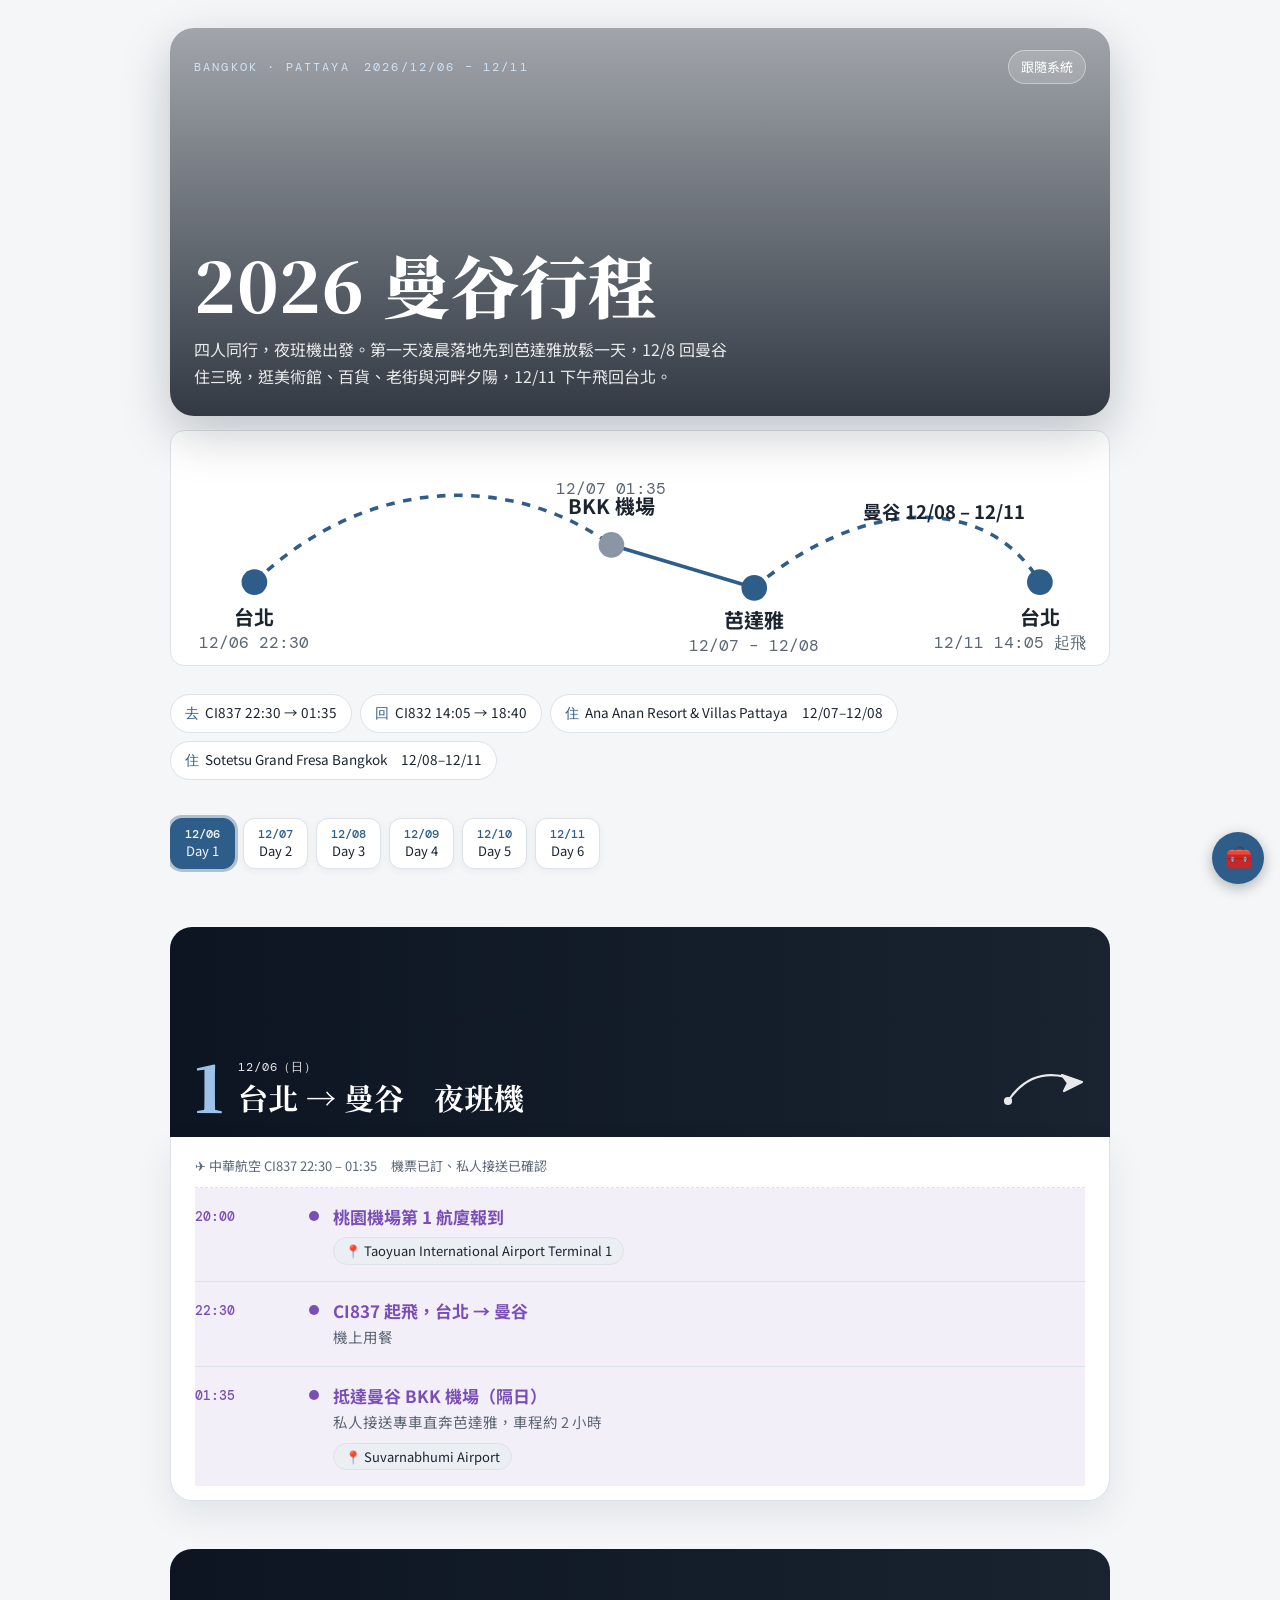
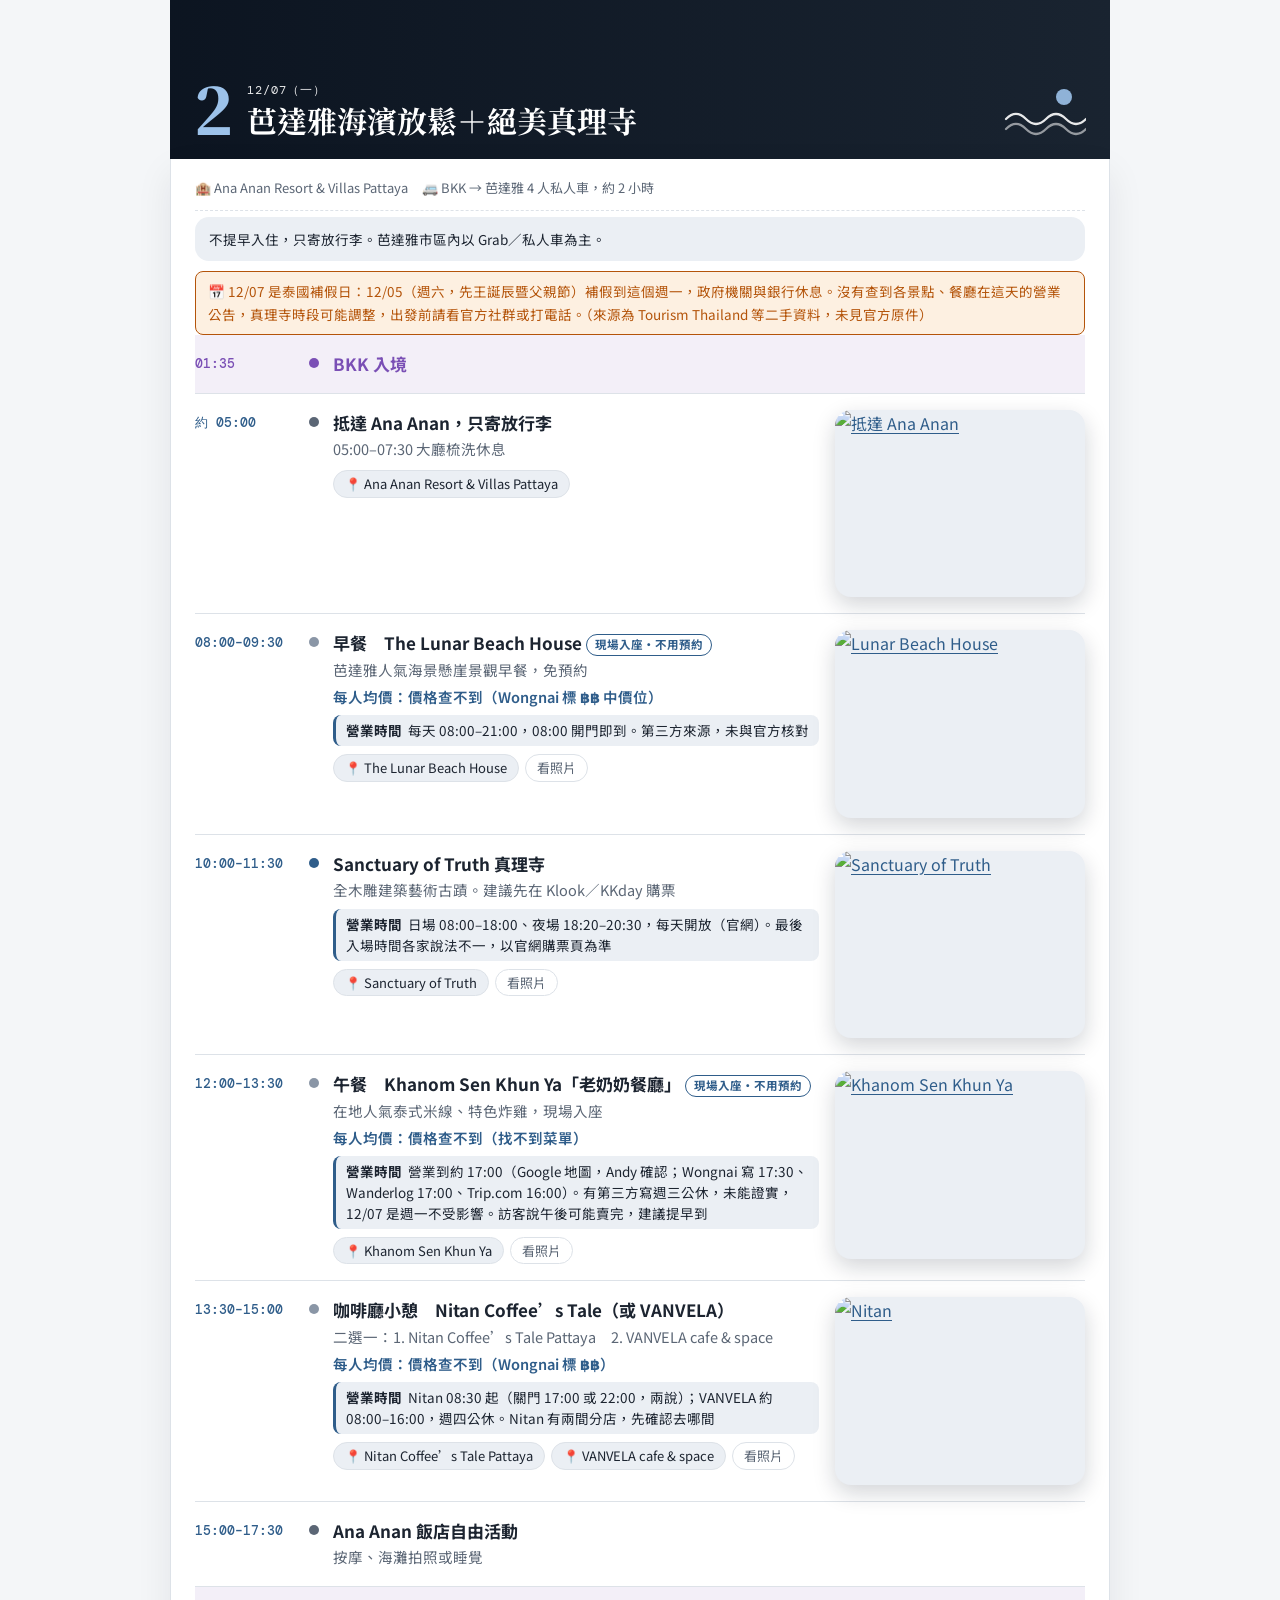
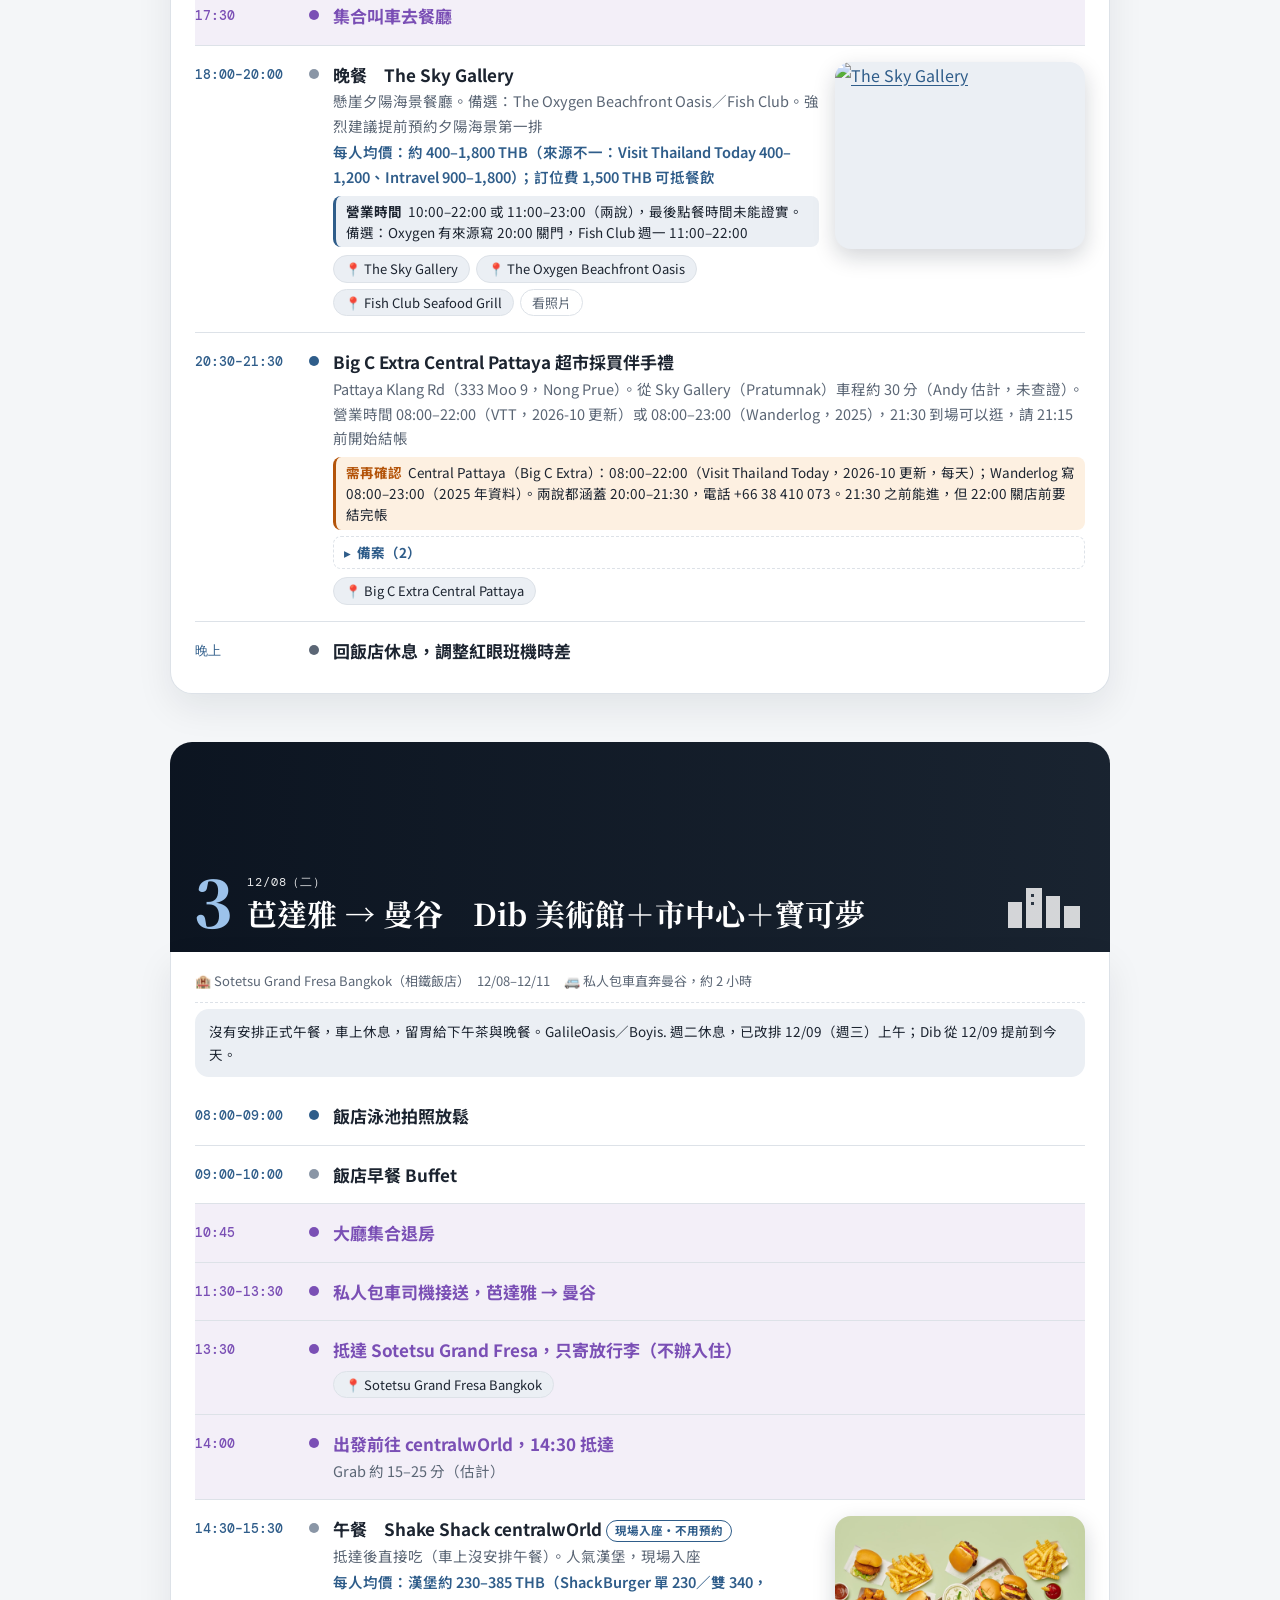
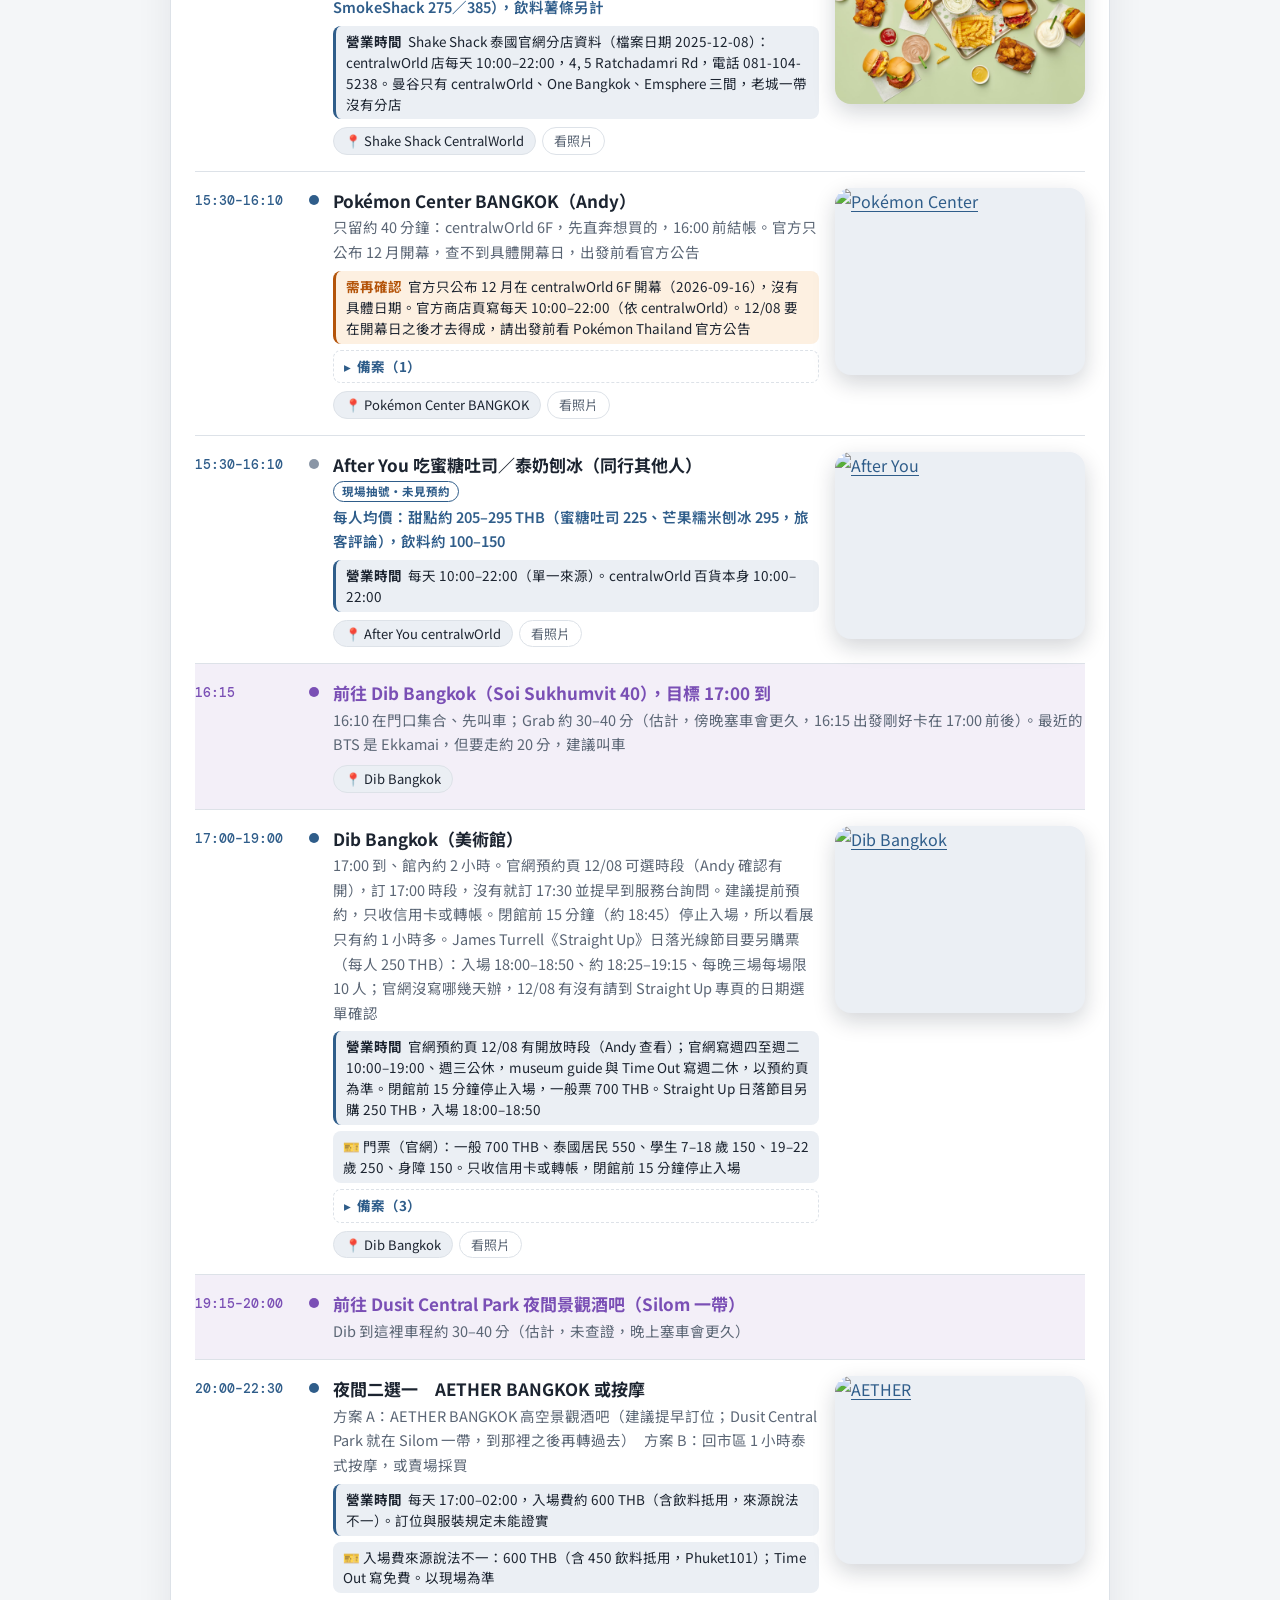
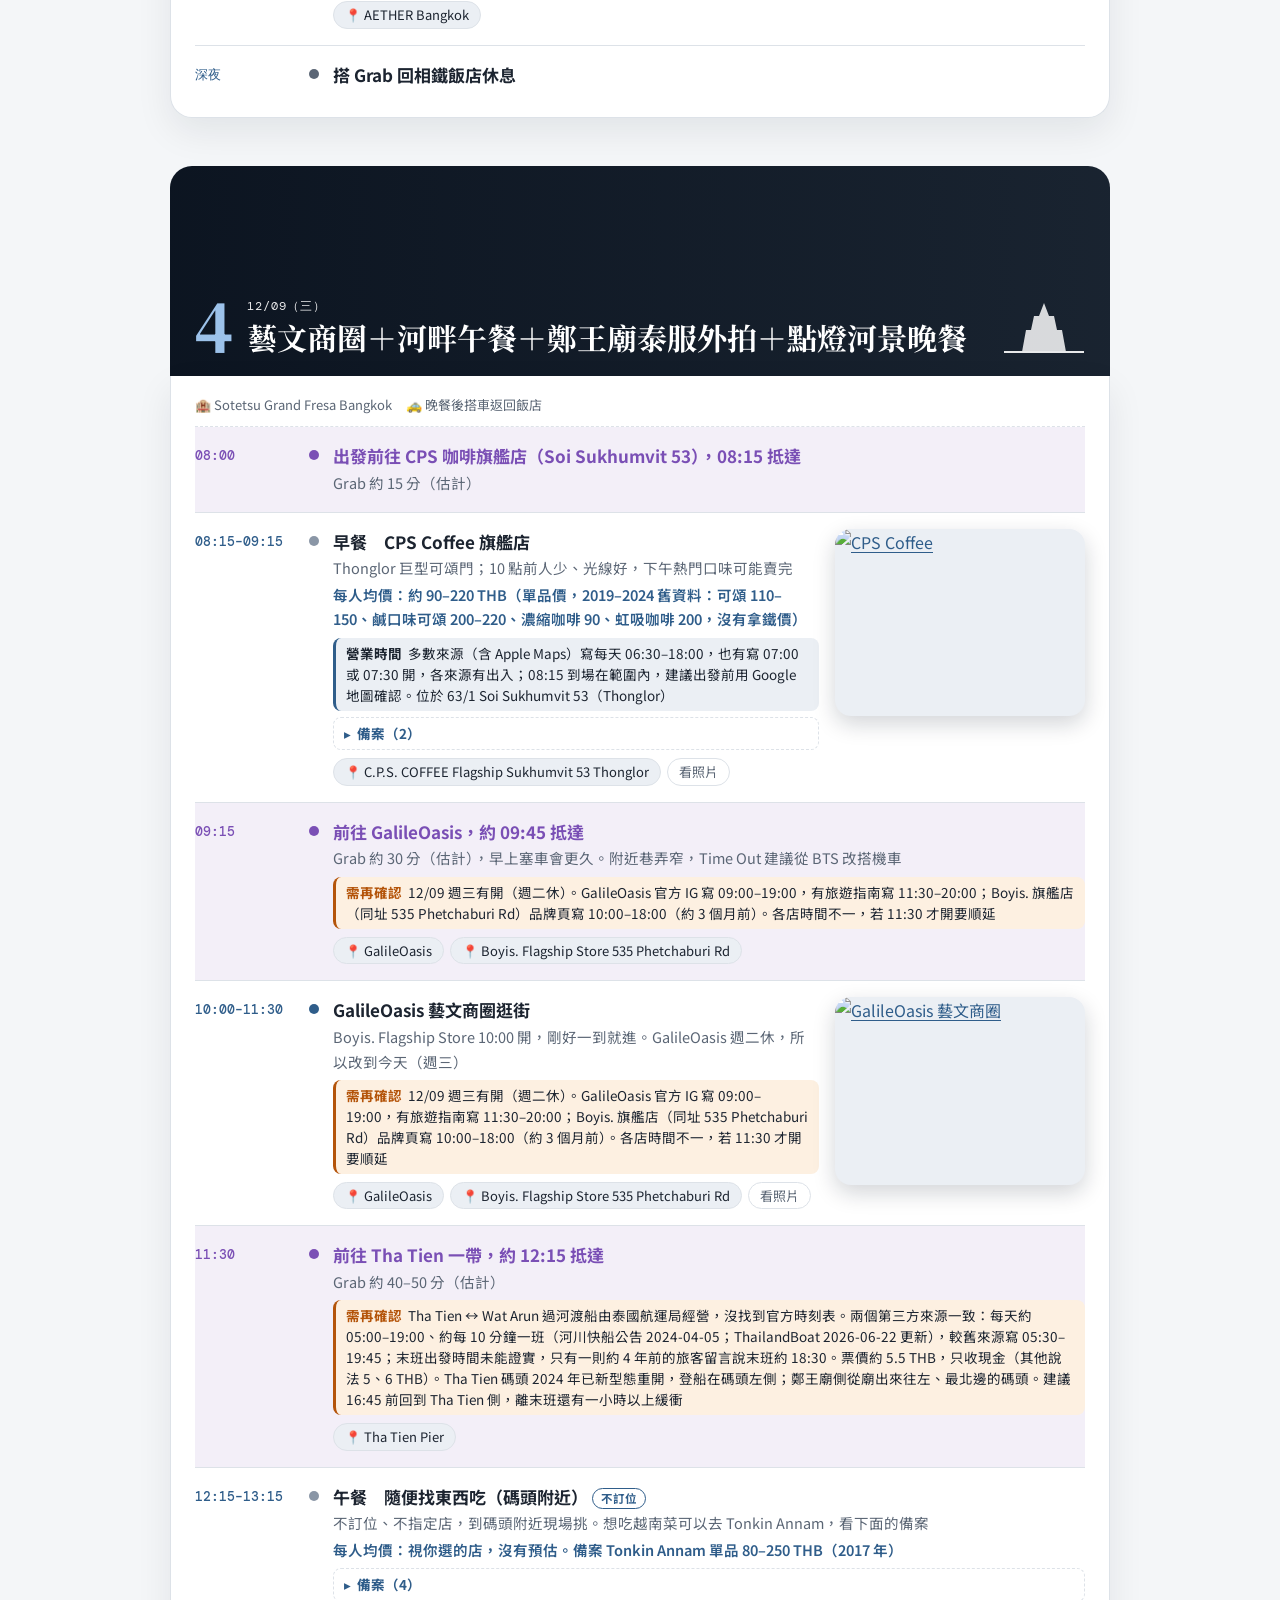
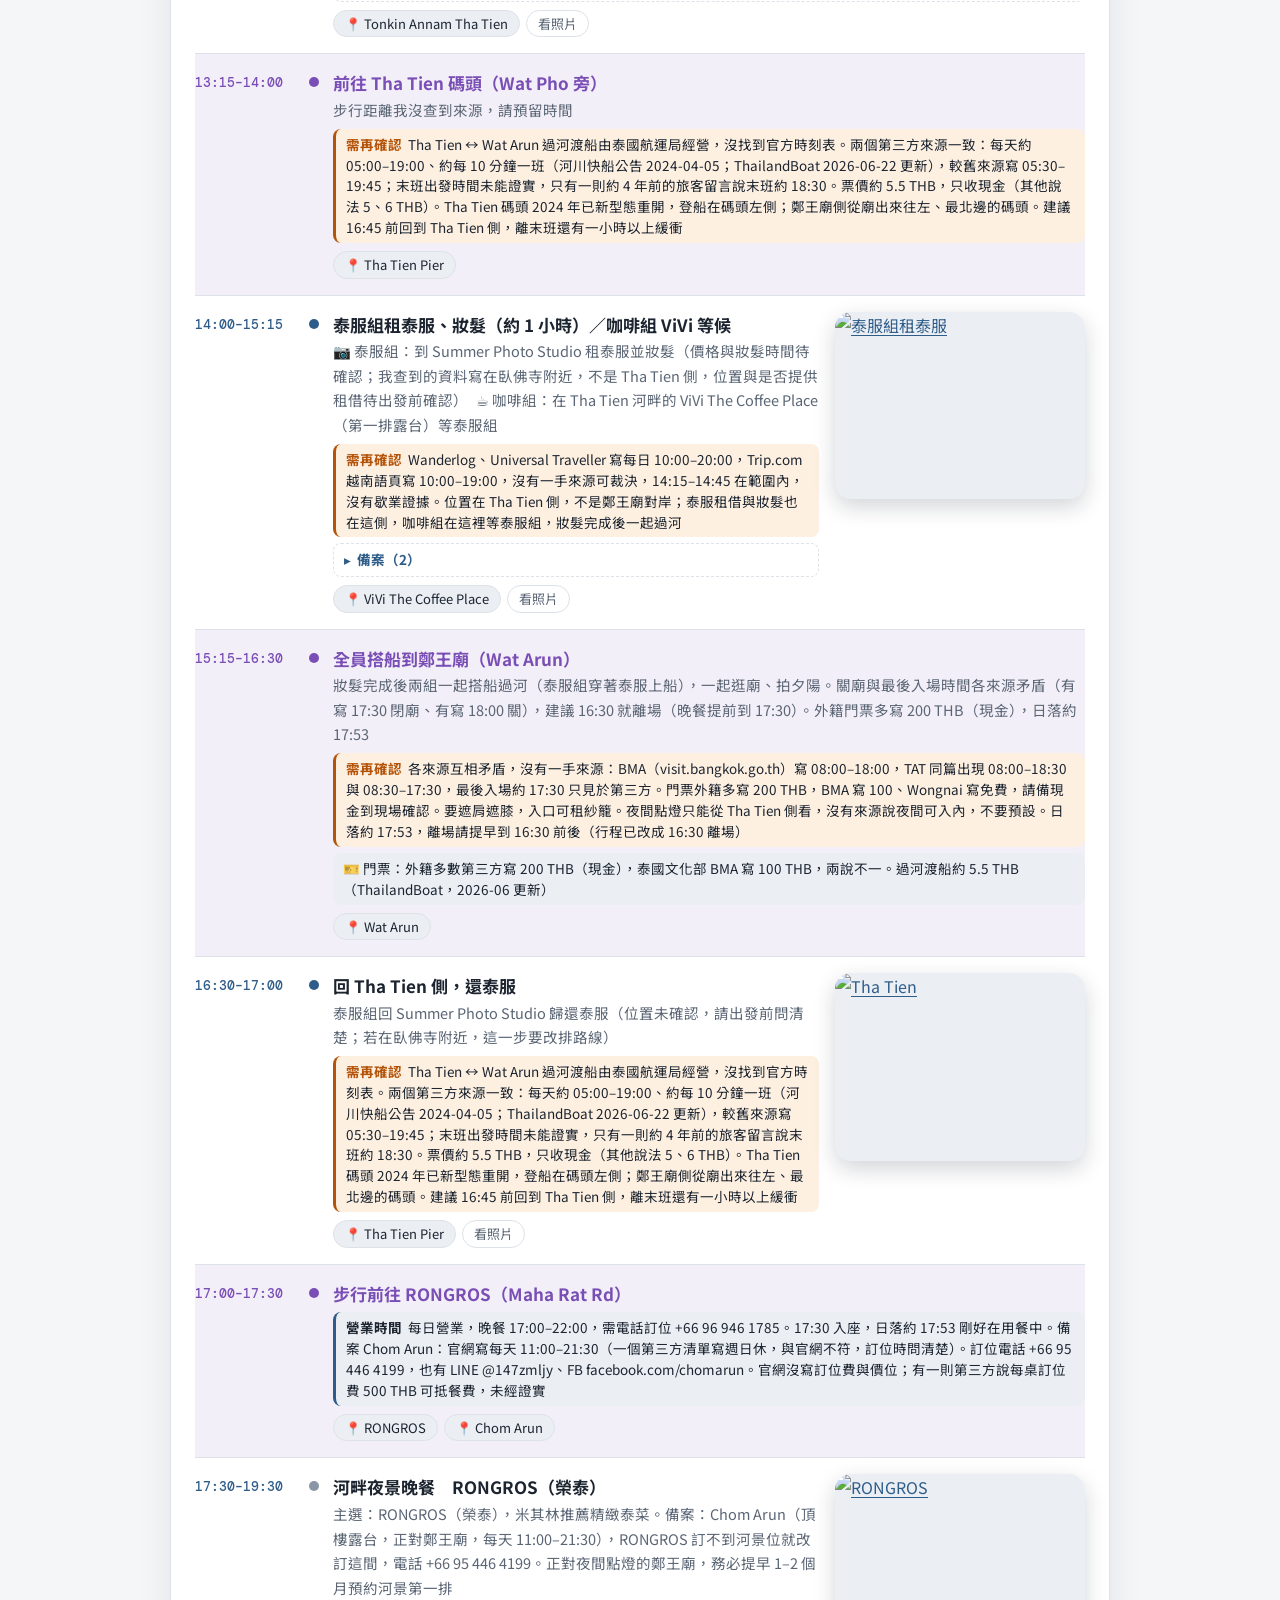
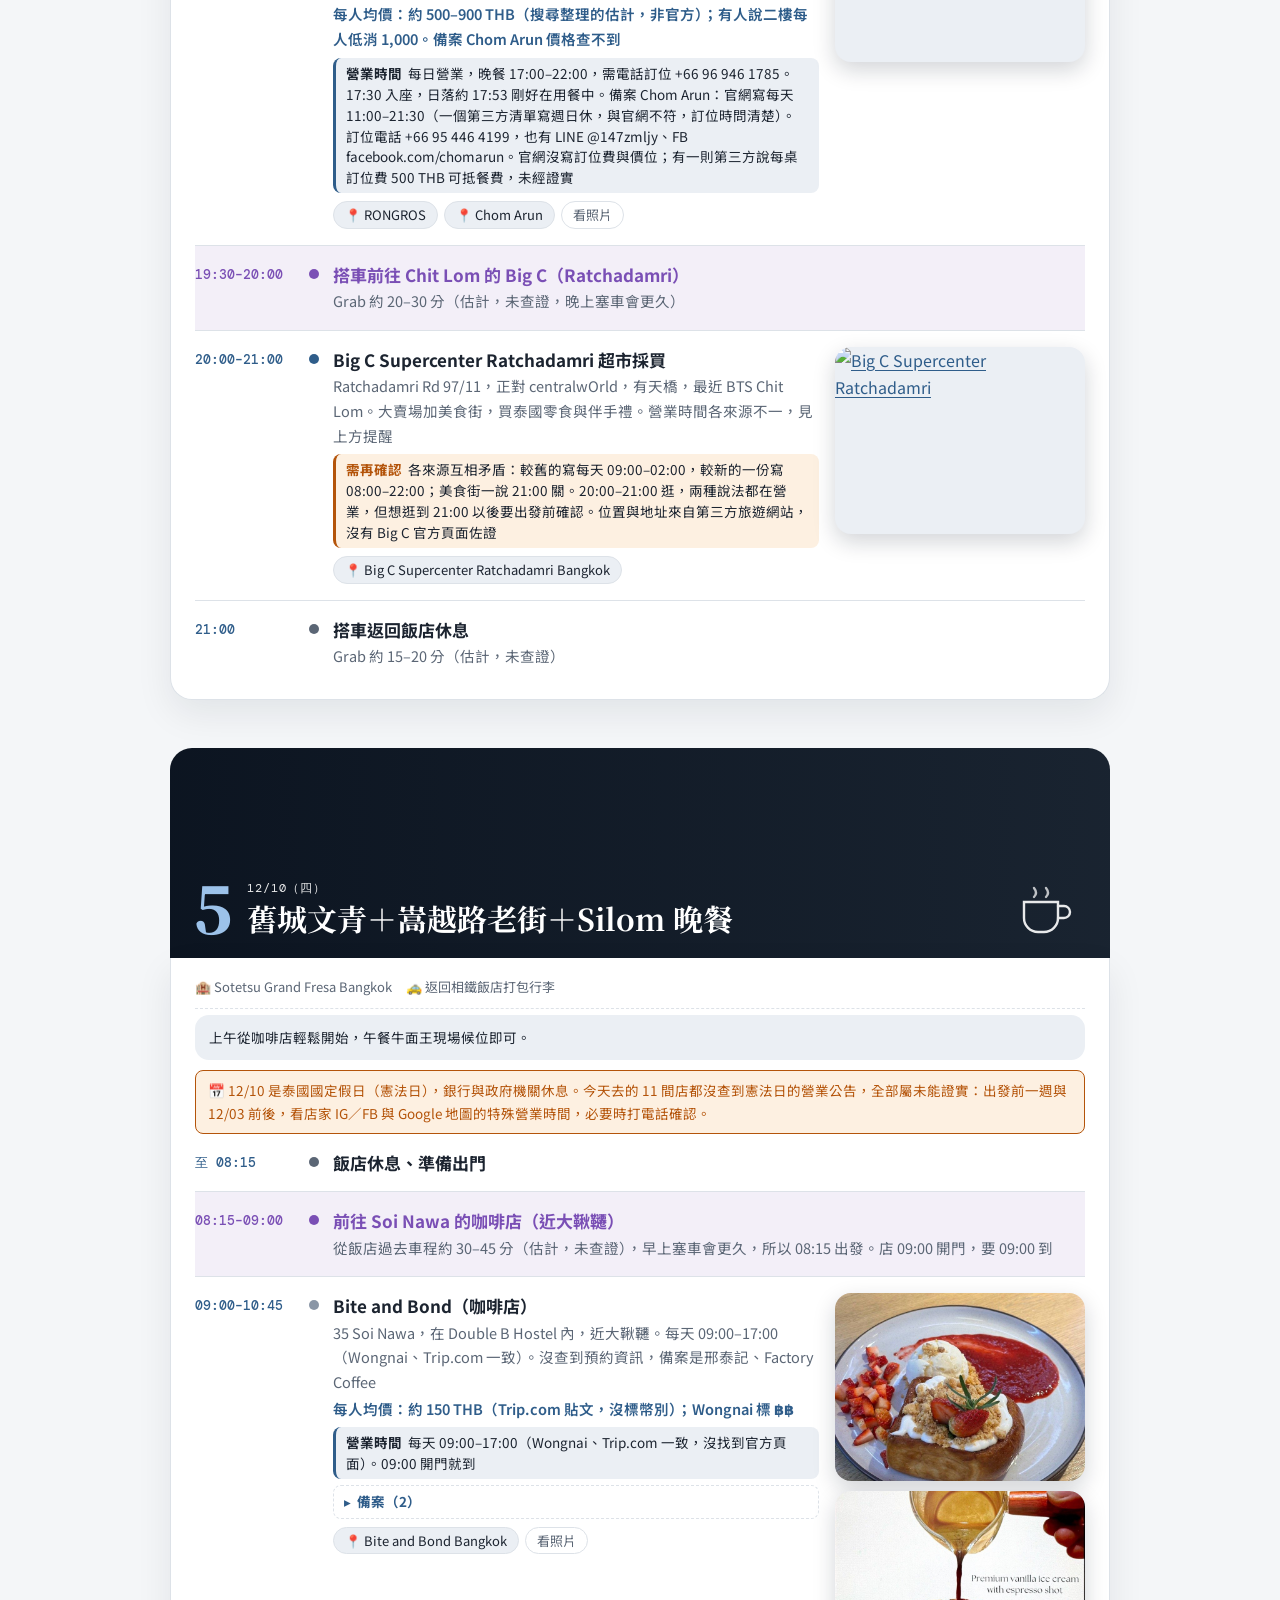
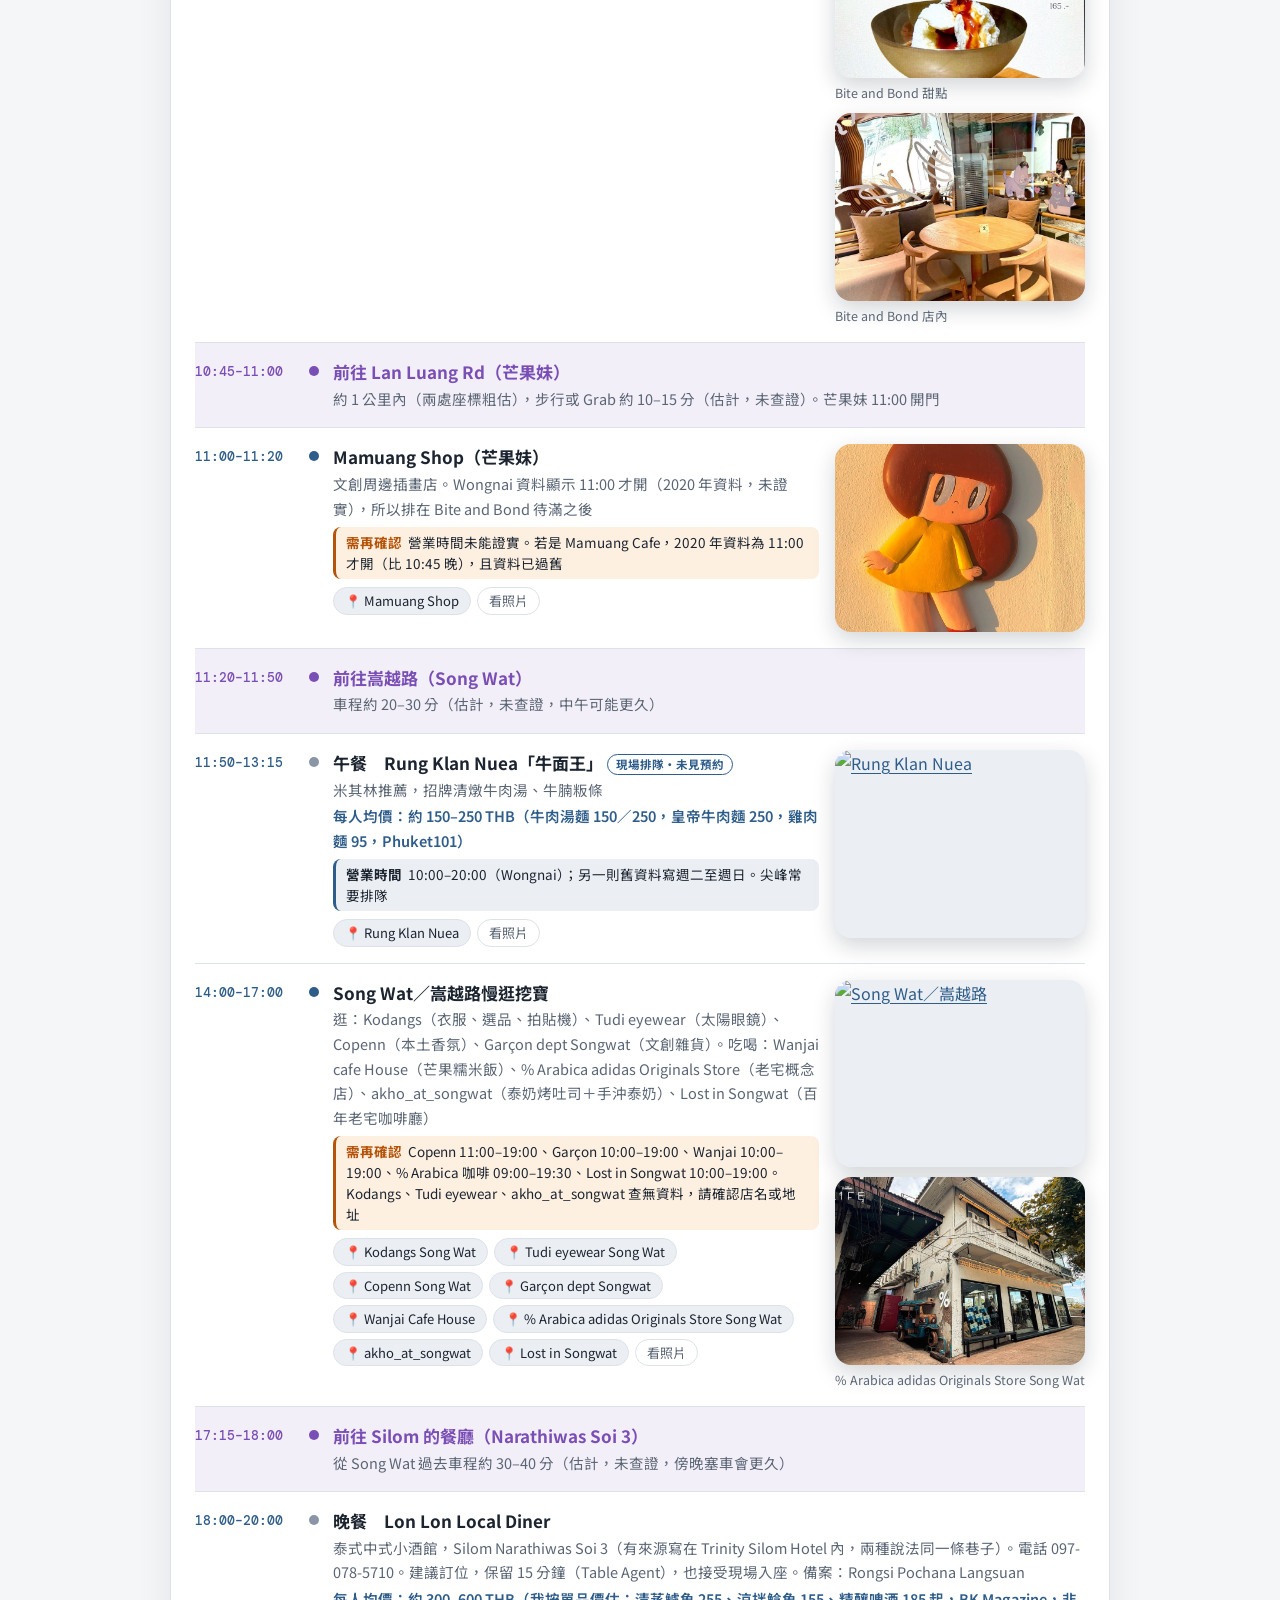
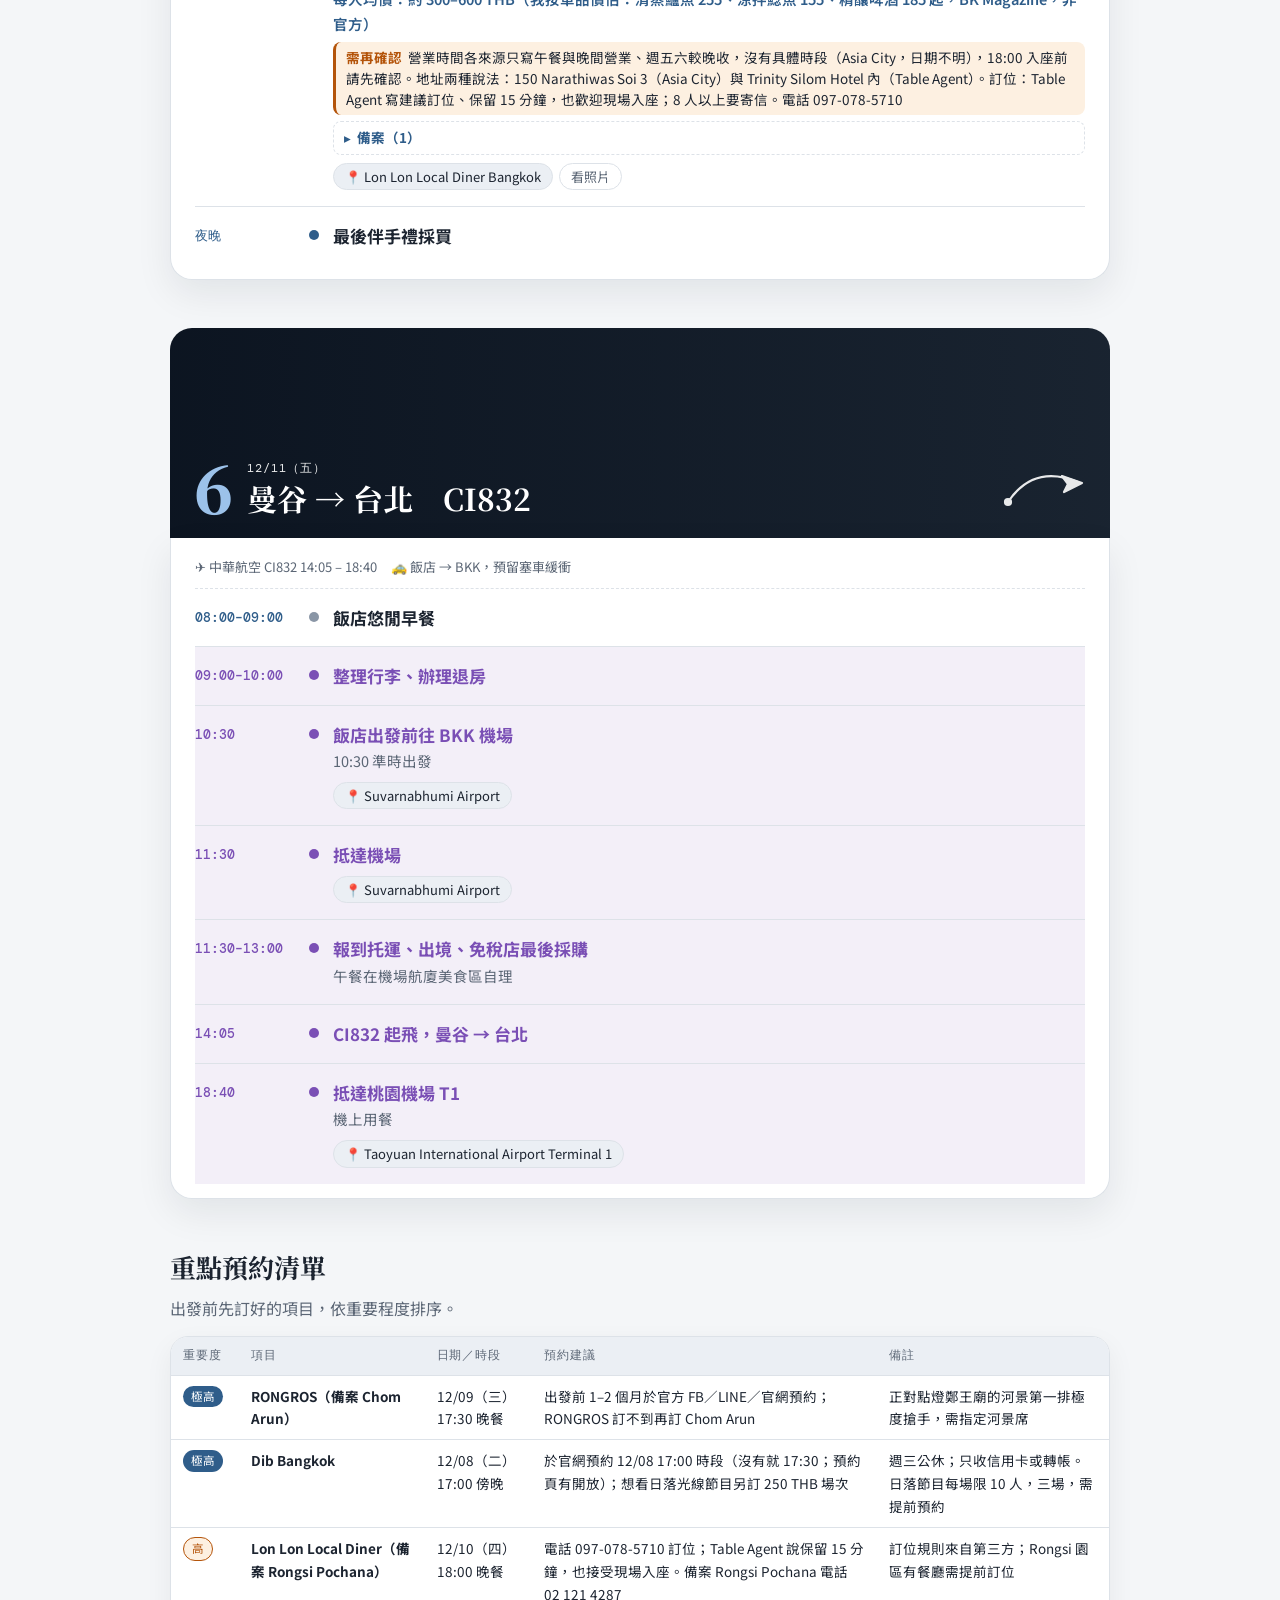
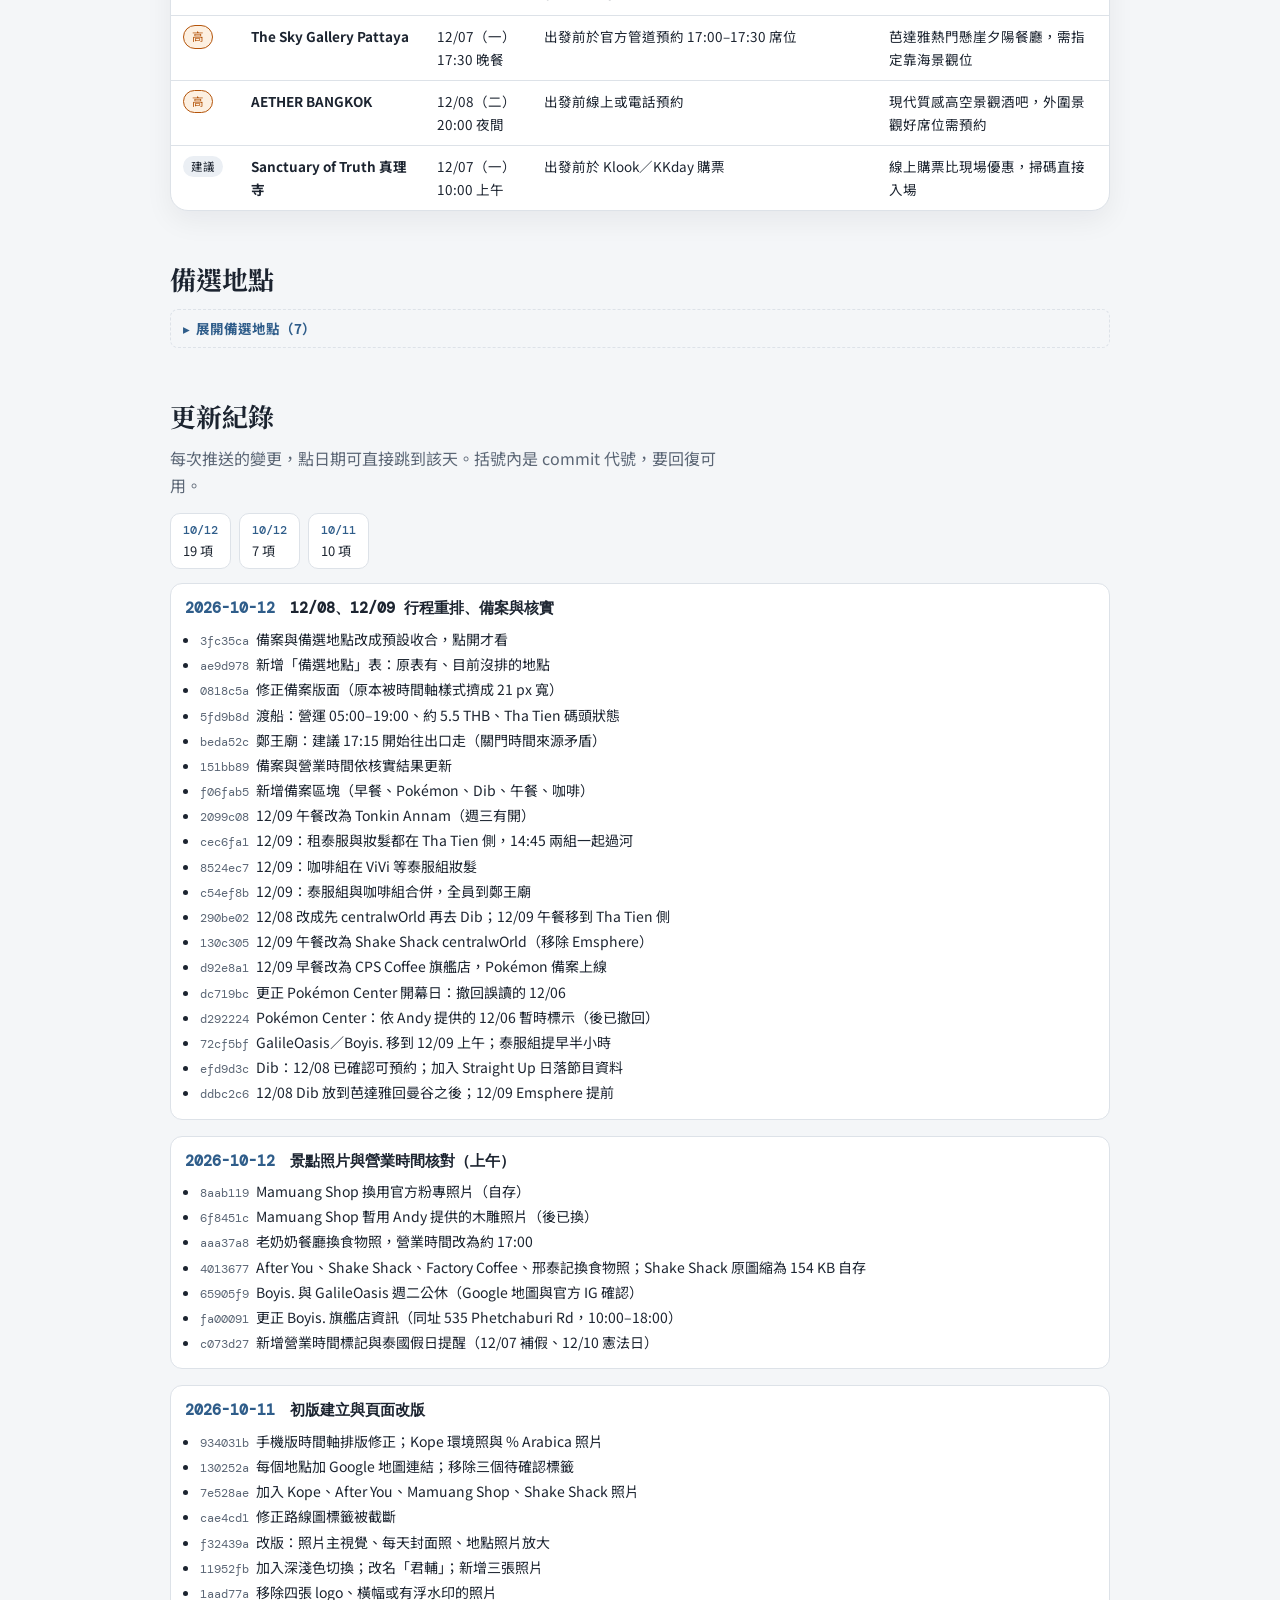
==== commit 34b91cfd: "Bite and Bond 放餐點（吐司、甜點）與店內三張照片 Co-Authored-By: Claude Sonnet 5.5 <noreply@anthropic.com>" ====
--- a/index.html
+++ b/index.html
@@ -364,7 +364,7 @@
 const NOPIC=/整理|退房|出發|集合|抵達|入住|採買|自由|按摩|分流|二選一|泳池|Buffet|早餐$|夜間/;
 /* 貼圖：在下面填「店名（和頁面標題裡的名稱一致）: 圖片網址」，頁面就會顯示 */
 const PIC={
-"Bite and Bond":"images/bitebond.jpg",
+"Bite and Bond":"images/bitebond-food.jpg",
 "Big C Supercenter Ratchadamri":"https://thumb.wikimedia.org/wikipedia/commons/thumb/5/5e/Big_C_Ratchadamri_%28I%29.jpg/960px-Big_C_Ratchadamri_%28I%29.jpg",
 "泰服組租泰服":"https://lh3.googleusercontent.com/grass-cs/AABkmLcVLFveA4Ug3xx8NZftaW9i2xuna3YKwYXvYmTlGYqtLL1LkrIH-tClTdmBXWXXqeytld1ysxHer1y12XqqEv9Xt-2W0BMviuwdqdpncIPWGG3pL0BWw0rrNUjBg-bsobD0kLMwLQLPETIt=w408-h544-k-no",
 "Mamuang Shop":"images/mamuang.jpg",
@@ -458,7 +458,7 @@
 const tixOf=t=>{const h=TIX.find(r=>t.includes(r[0]));return h?`<div class="tix">🎫 ${esc(h[1])}</div>`:''};
 const mapUrl=(name,no)=>MAPEX[name]||('https://www.google.com/maps/search/?api=1&query='+encodeURIComponent(/Pattaya|Bangkok|Airport|曼谷/.test(name)?name:name+(no===2?' Pattaya':' Bangkok')));
 const mapChips=(title,no)=>{const h=PL.find(r=>title.includes(r[0]));return h?h[1].map(n=>`<a class="mapchip" href="${esc(mapUrl(n,no))}" target="_blank" rel="noopener">📍 ${esc(n)}</a>`).join(''):''};
-const EXTRA={'Song Wat／嵩越路':[['% Arabica adidas Originals Store Song Wat',"images/arabica-songwat.jpg"]]};
+const EXTRA={'Bite and Bond':[['Bite and Bond 甜點','images/bitebond-dessert.jpg'],['Bite and Bond 店內','images/bitebond-interior.jpg']],'Song Wat／嵩越路':[['% Arabica adidas Originals Store Song Wat',"images/arabica-songwat.jpg"]]};
 const extraPics=t=>{const k=Object.keys(EXTRA).find(n=>t.includes(n));return k?EXTRA[k].map(([c,u])=>`<figure class="xpic"><img class="pic" loading="lazy" referrerpolicy="no-referrer" alt="${c}" src="${u}"><figcaption>${c}</figcaption></figure>`).join(''):''};
 const esc=s=>String(s).replace(/[&<>"]/g,c=>({'&':'&amp;','<':'&lt;','>':'&gt;','"':'&quot;'}[c]));
 const nav=document.getElementById('nav'),host=document.getElementById('days');
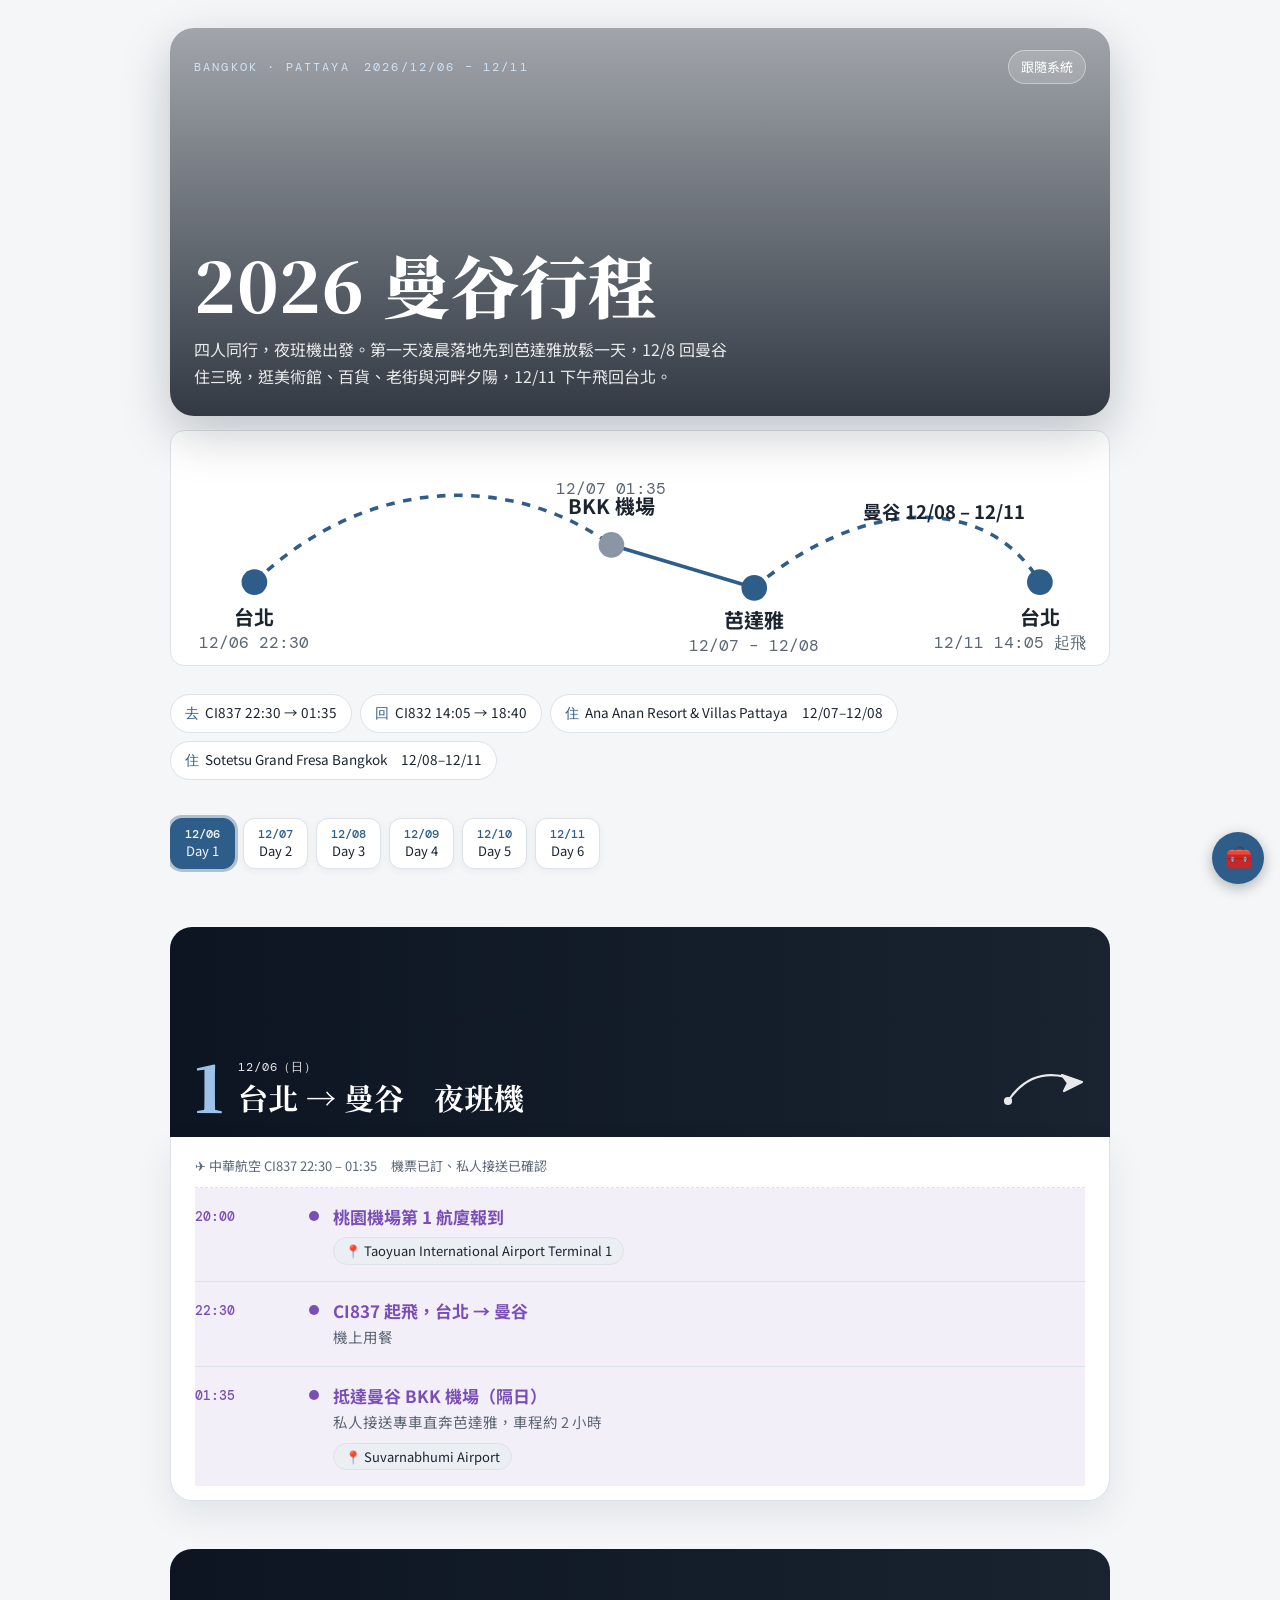
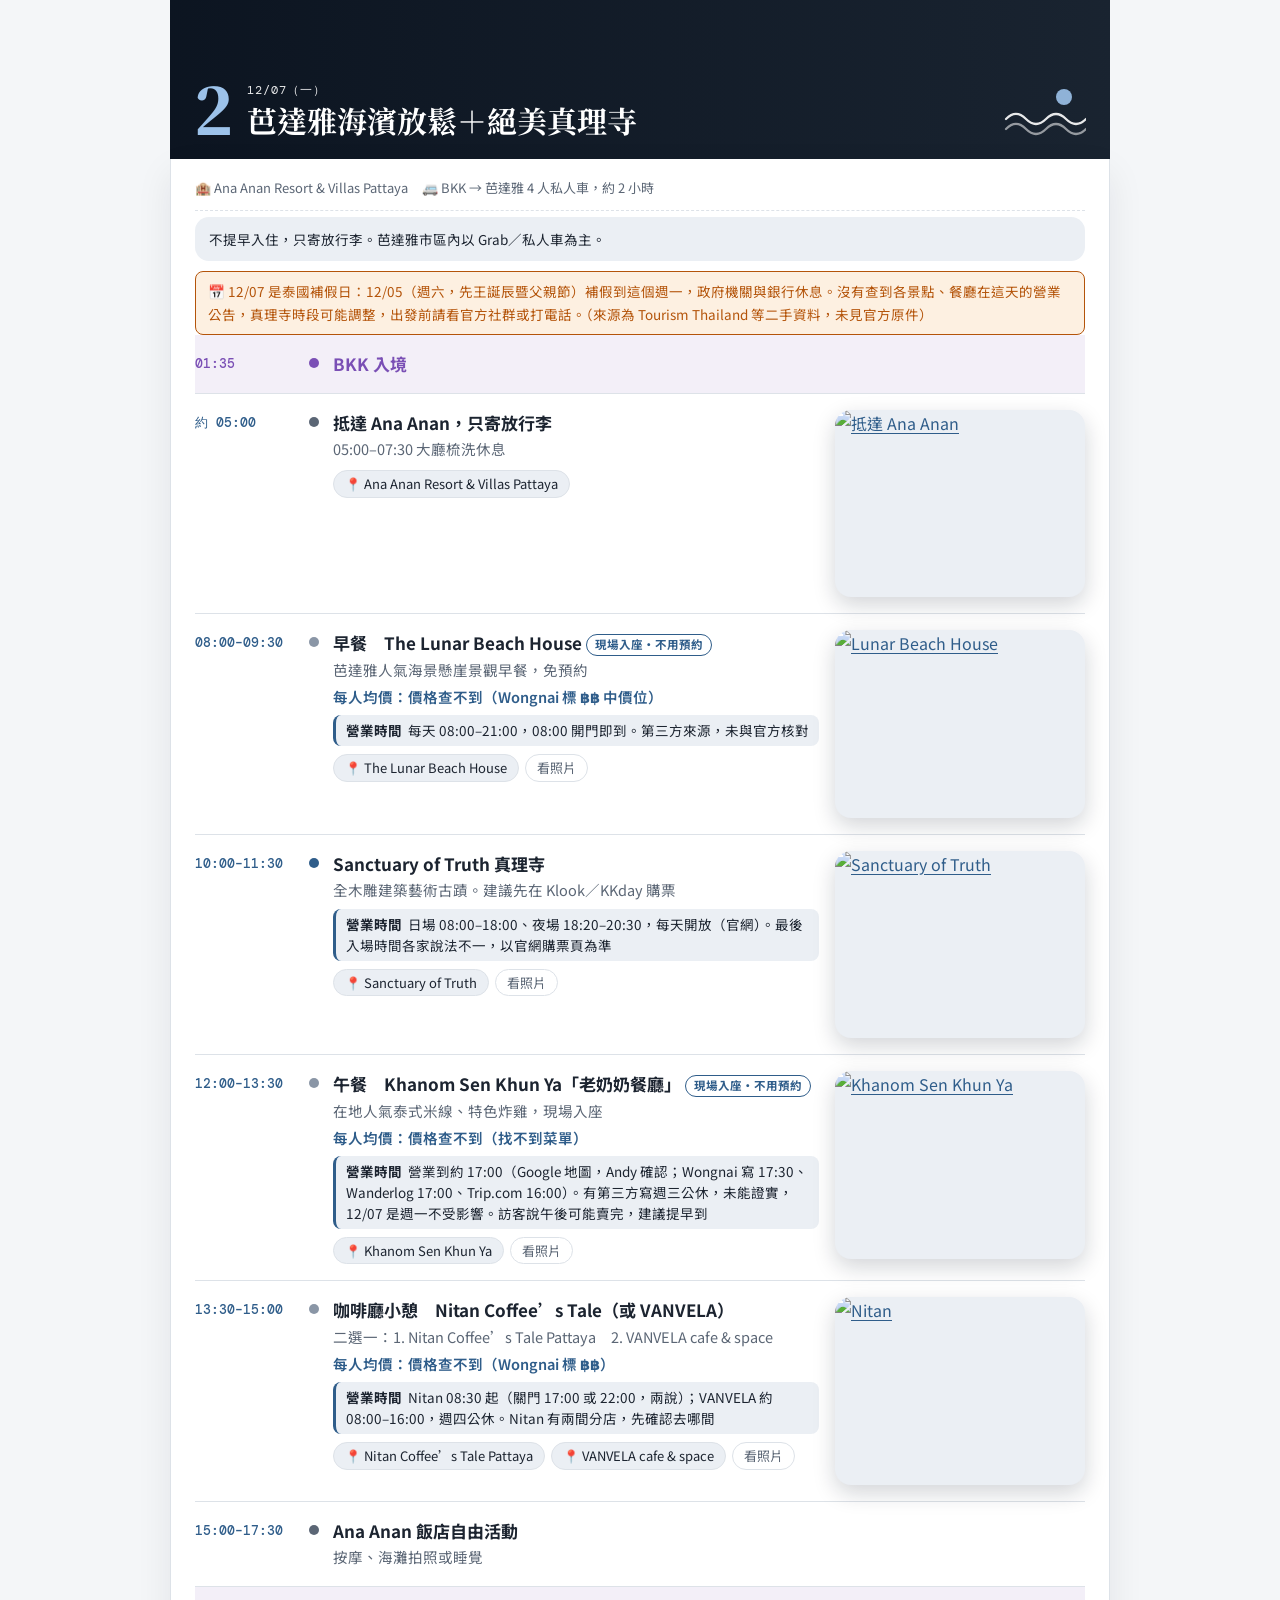
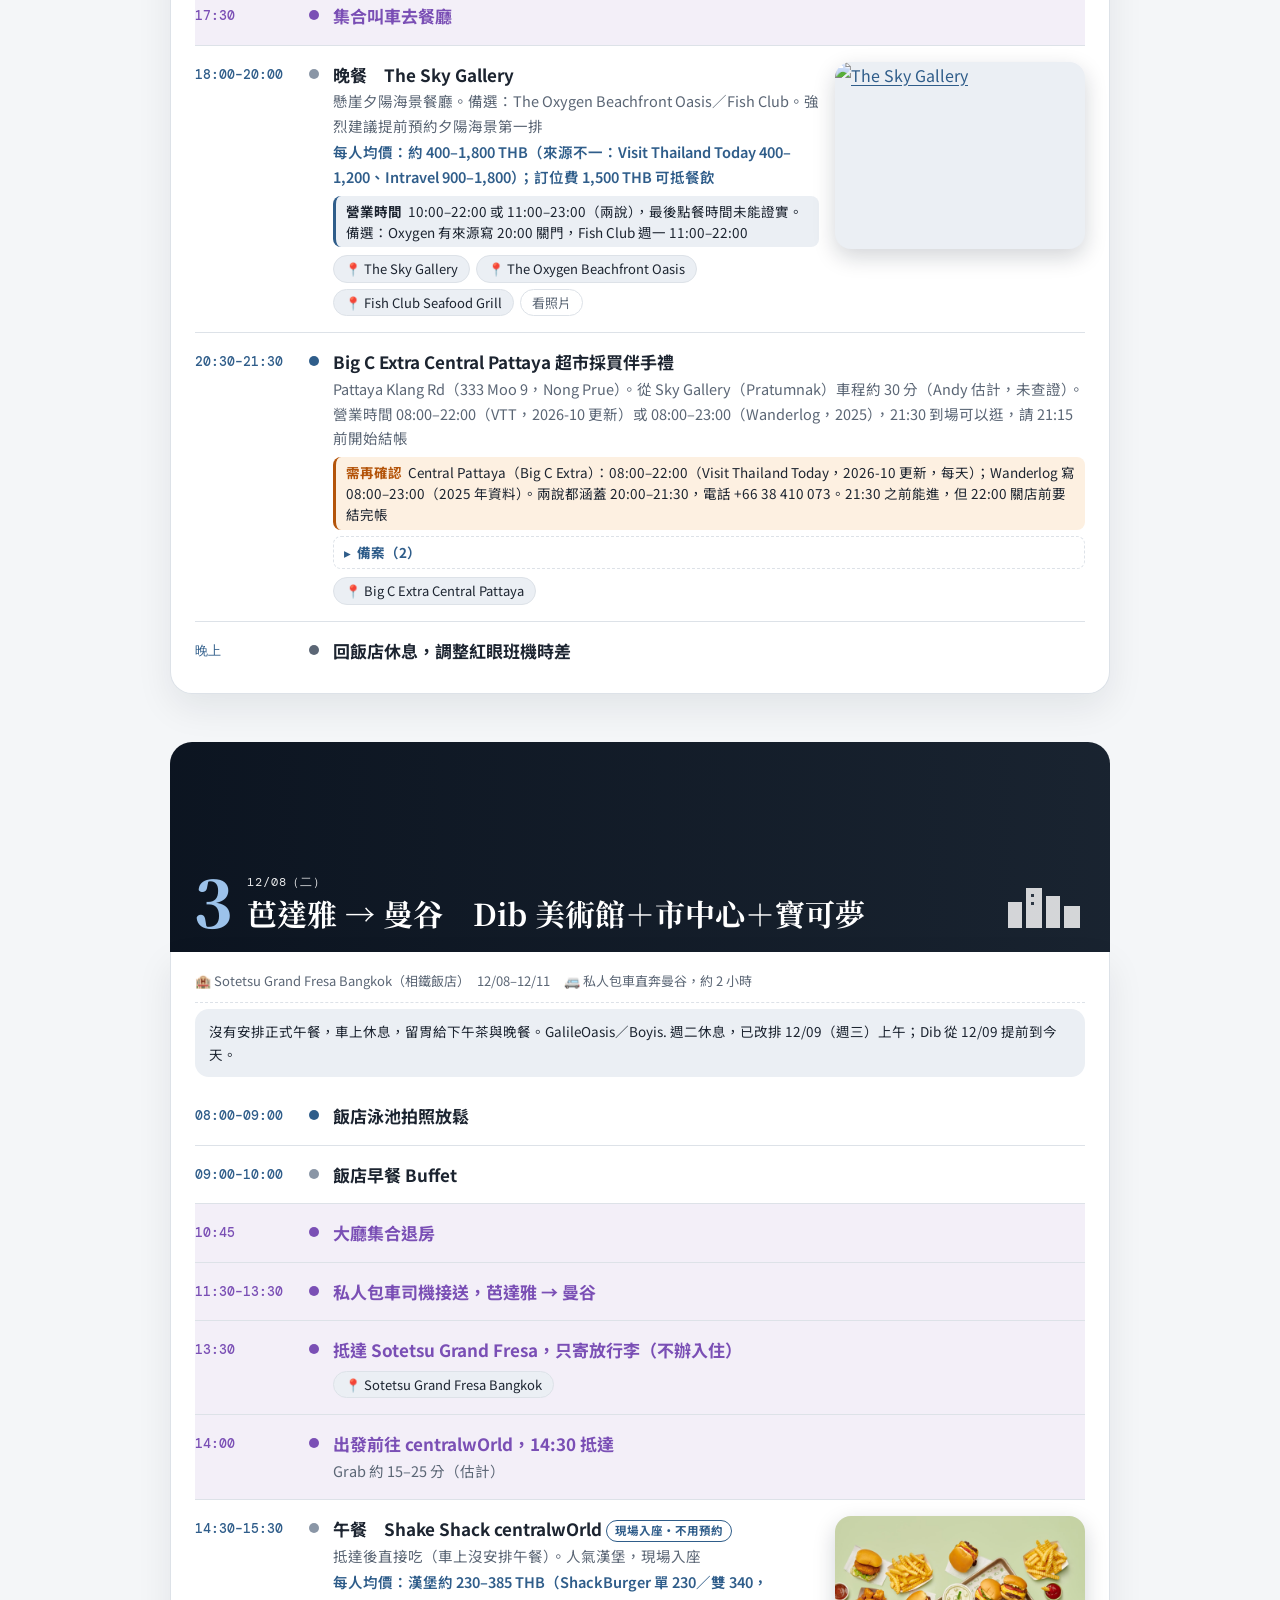
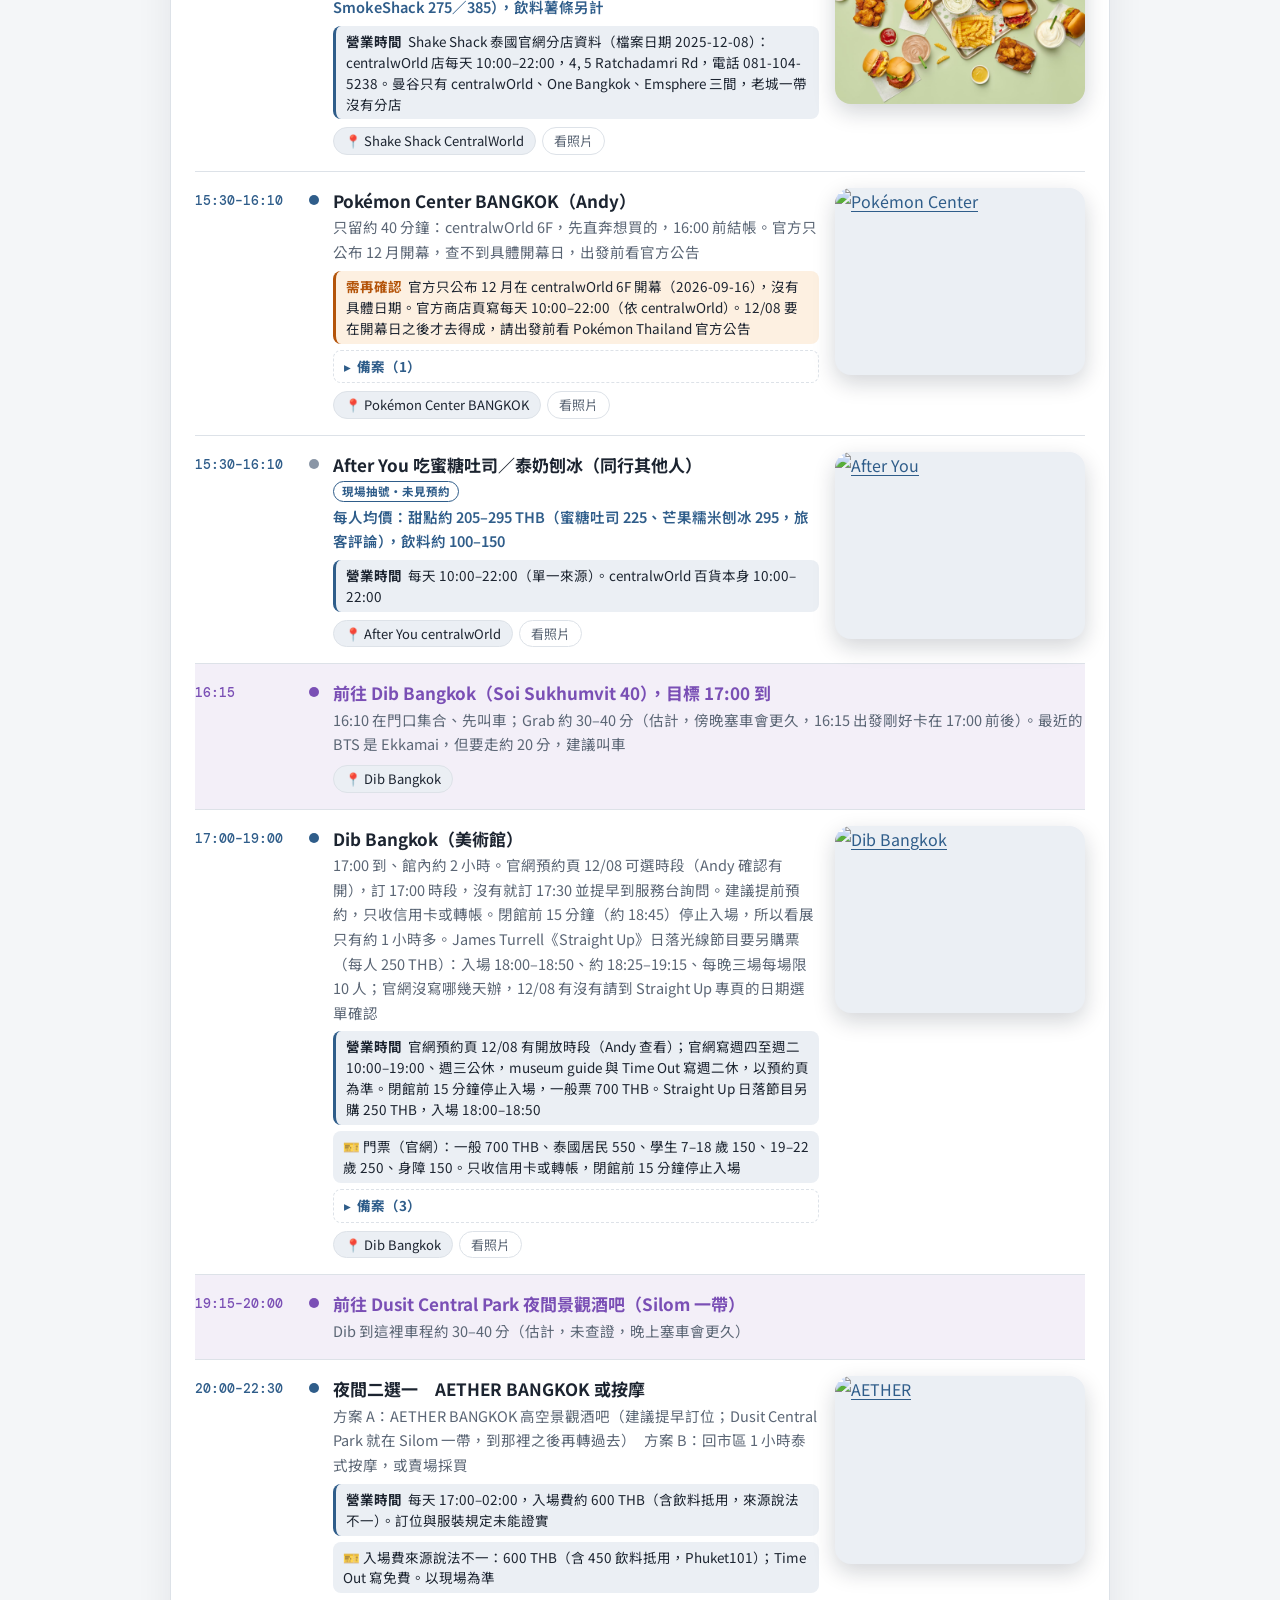
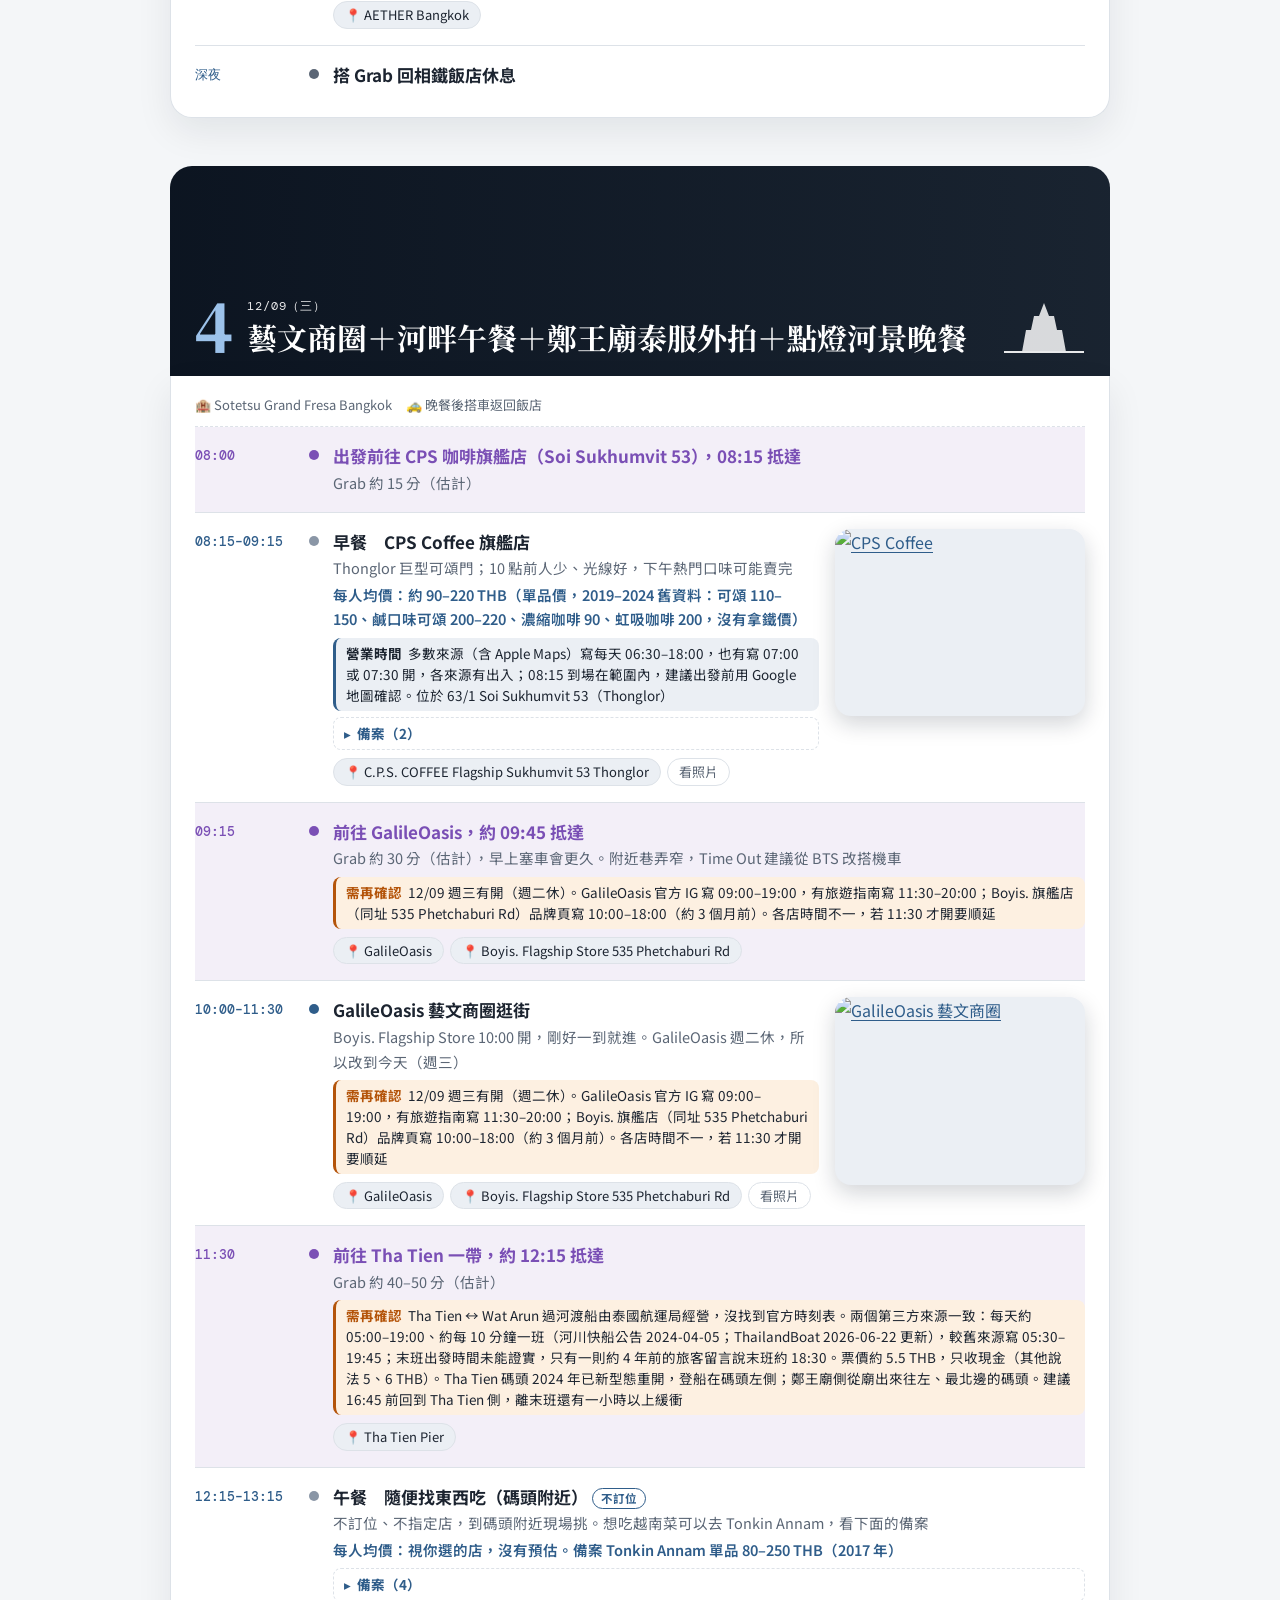
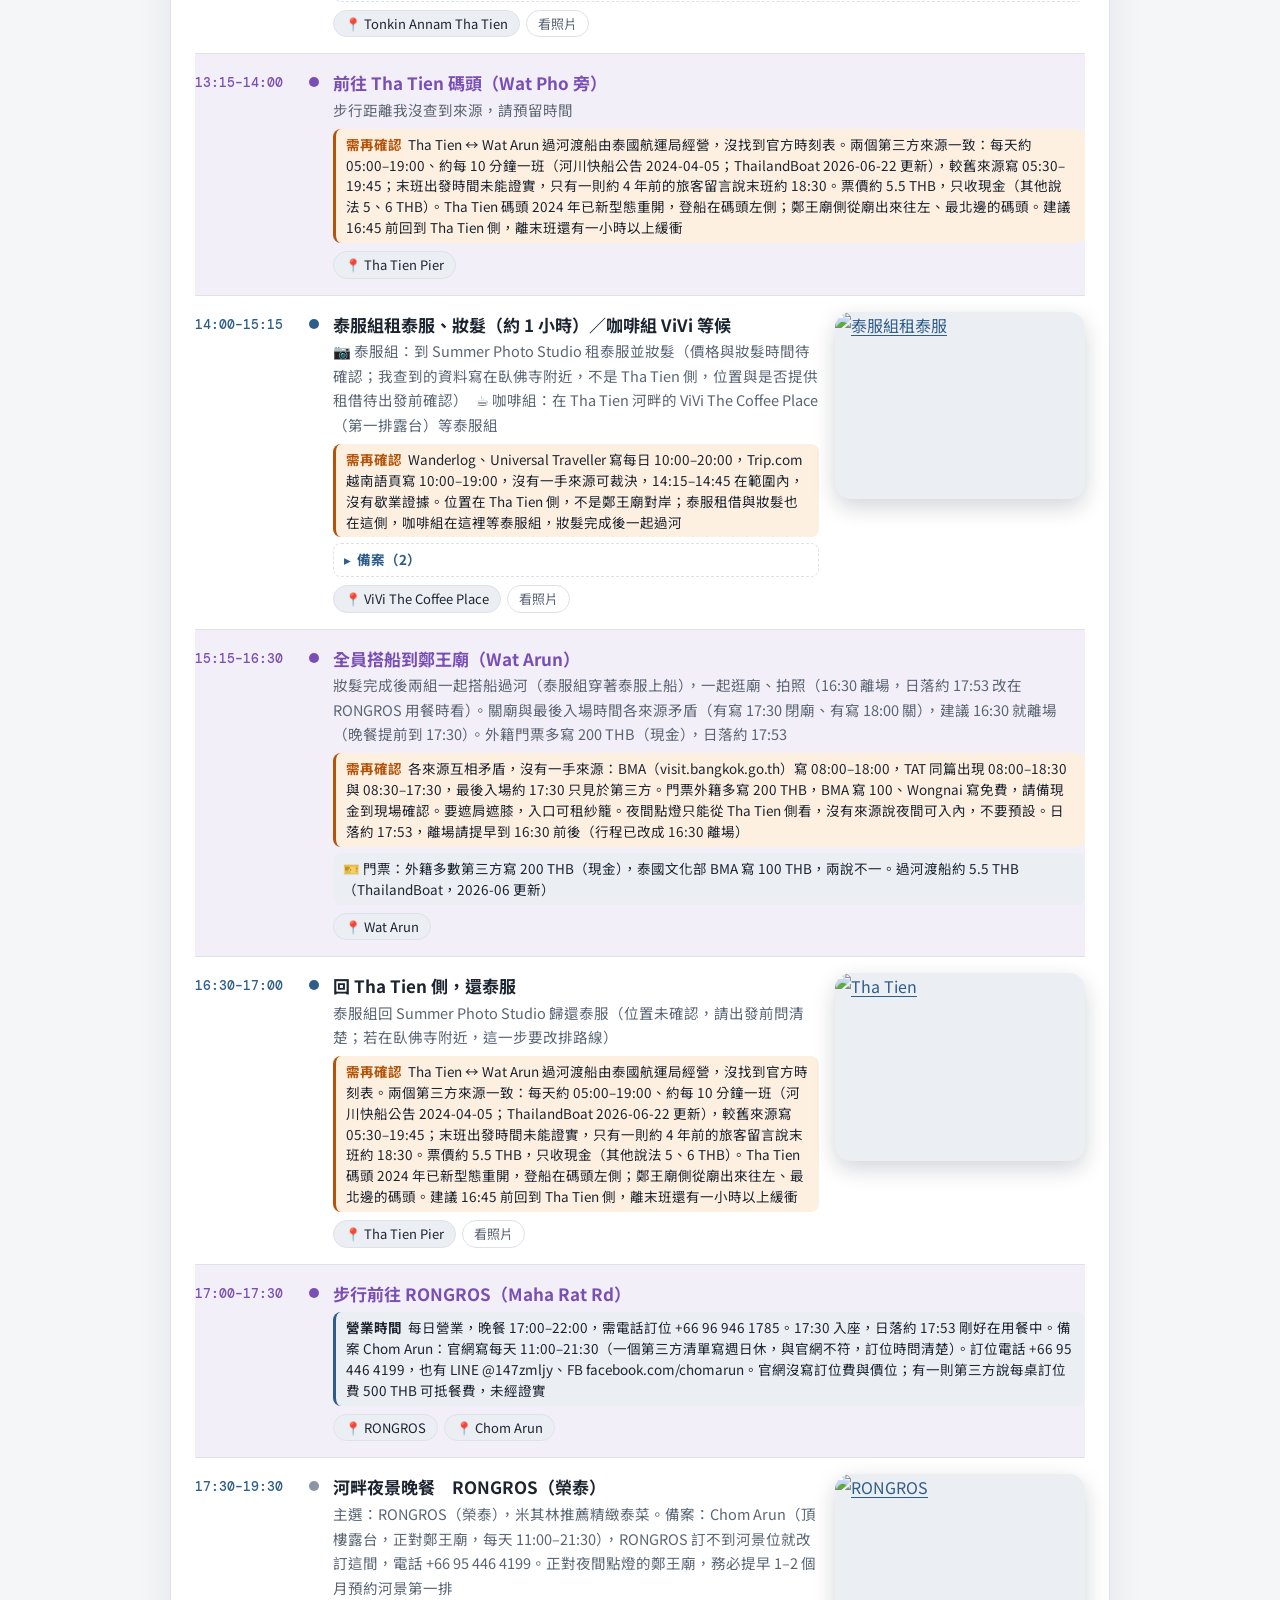
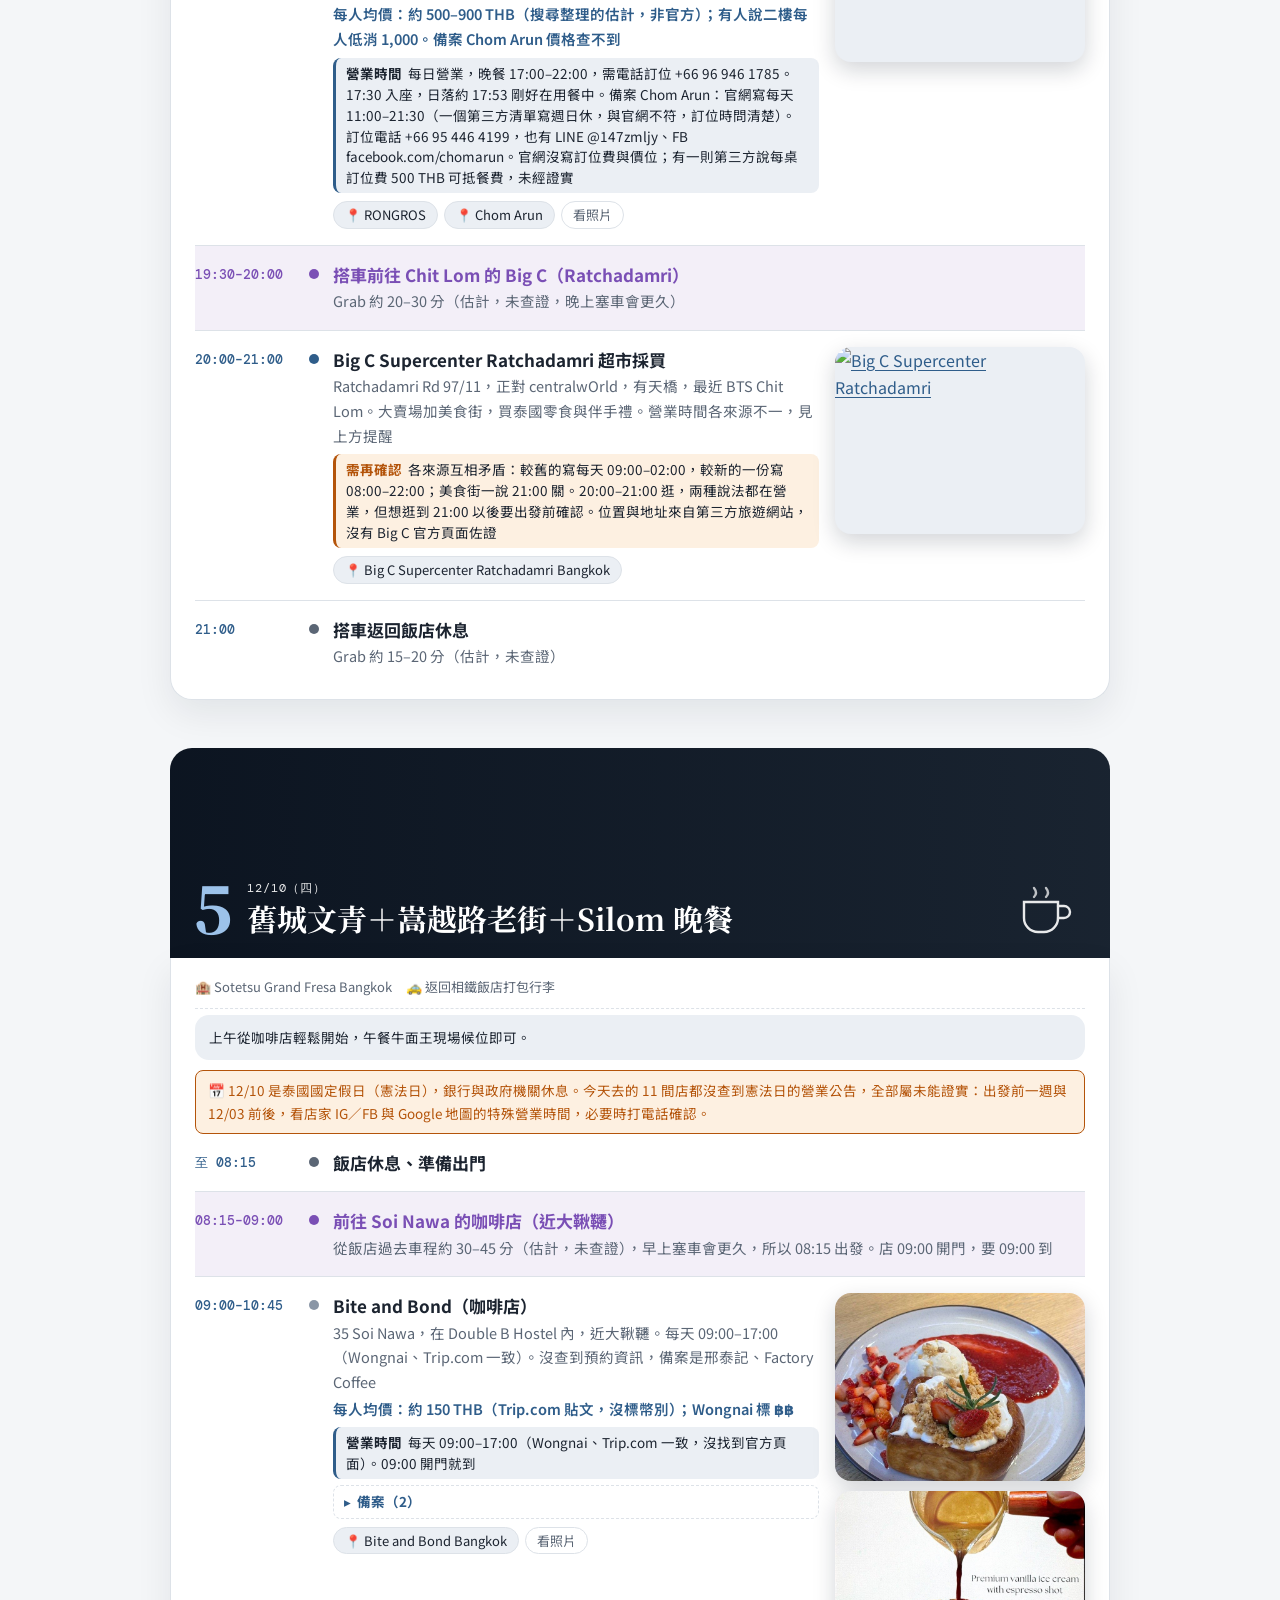
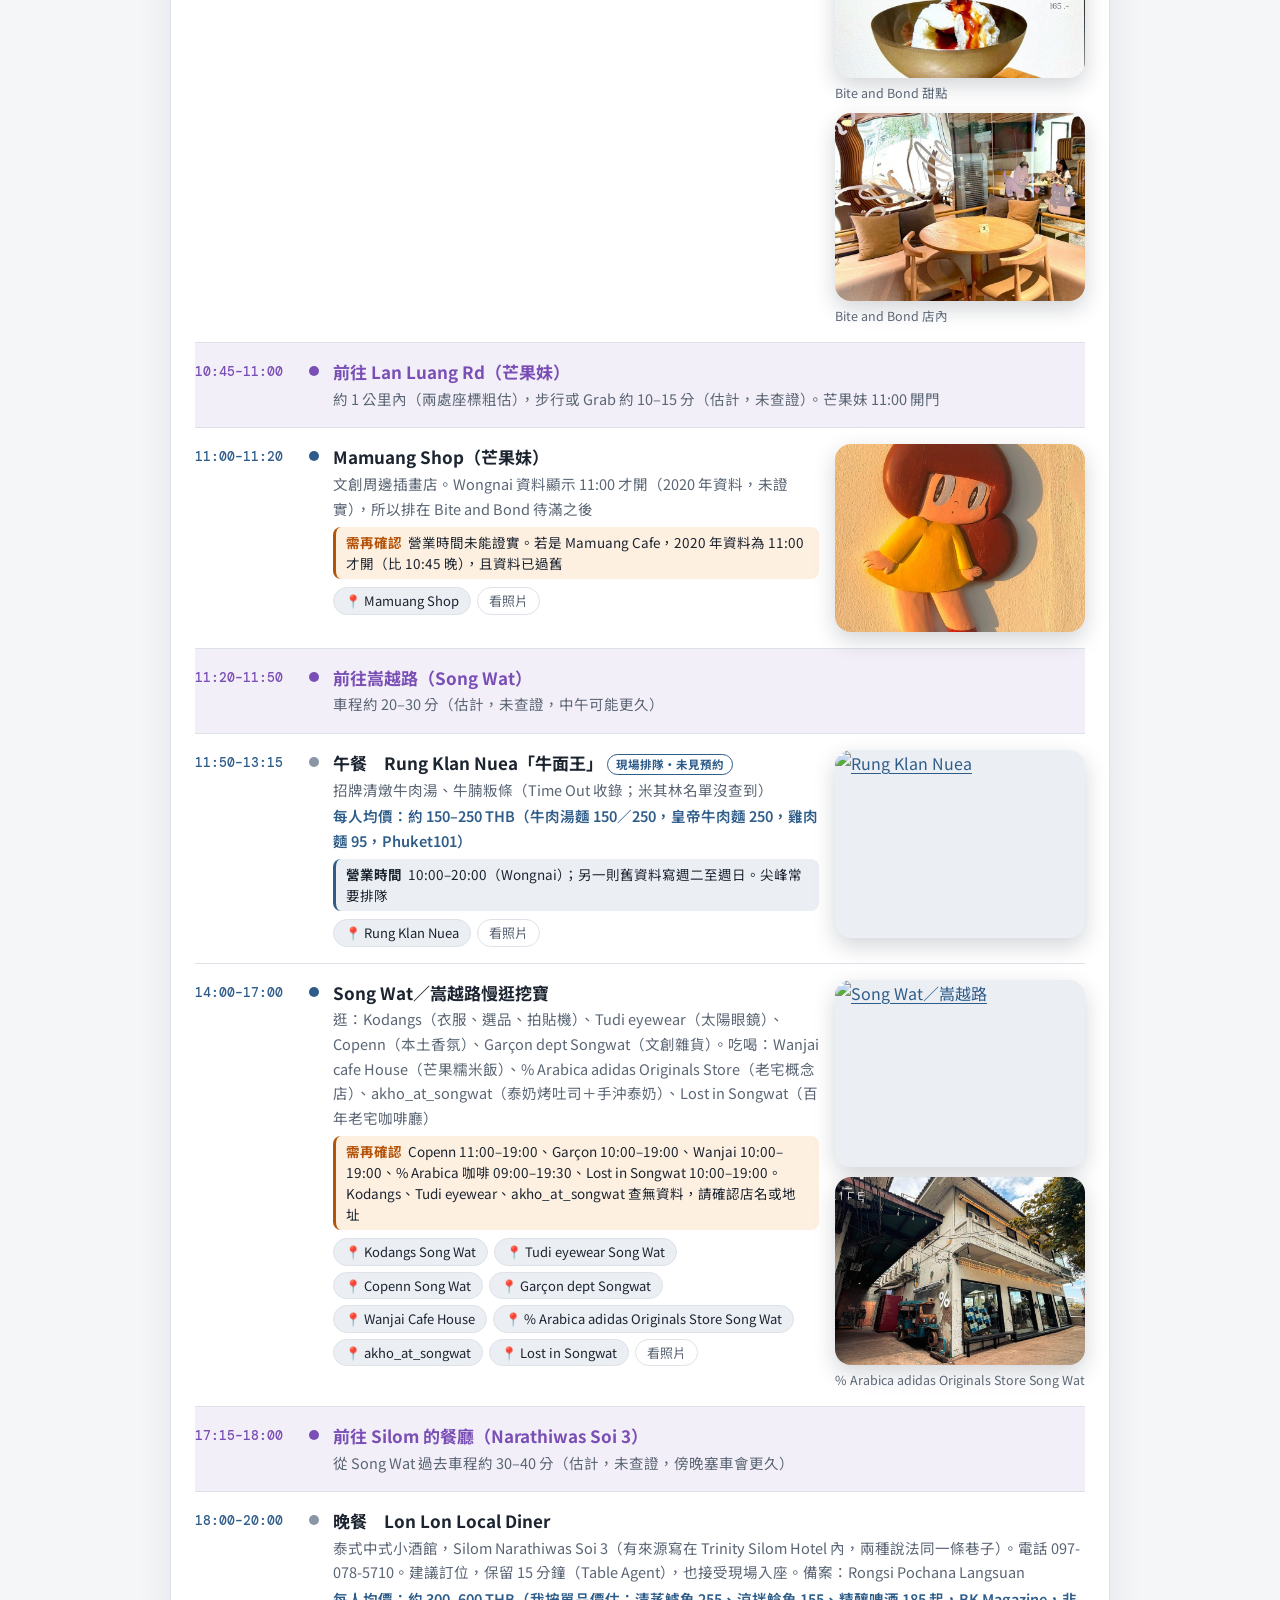
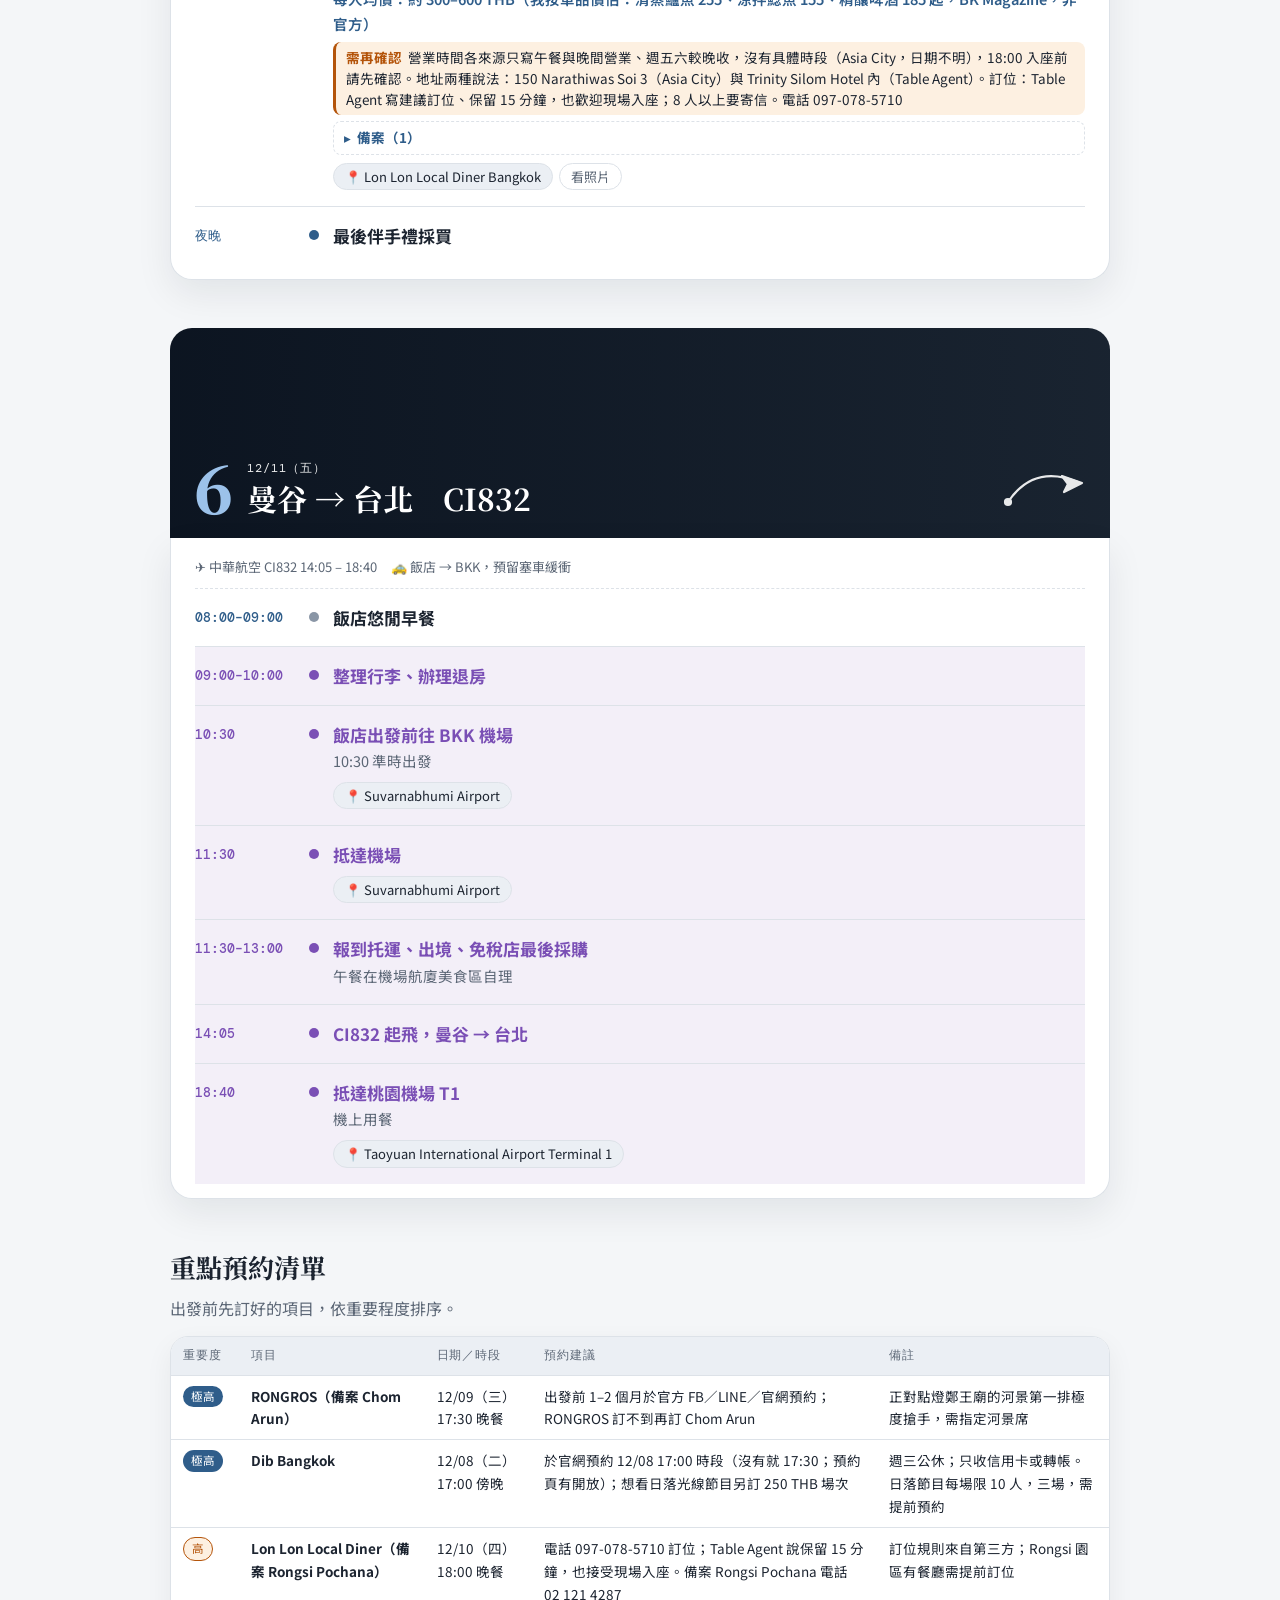
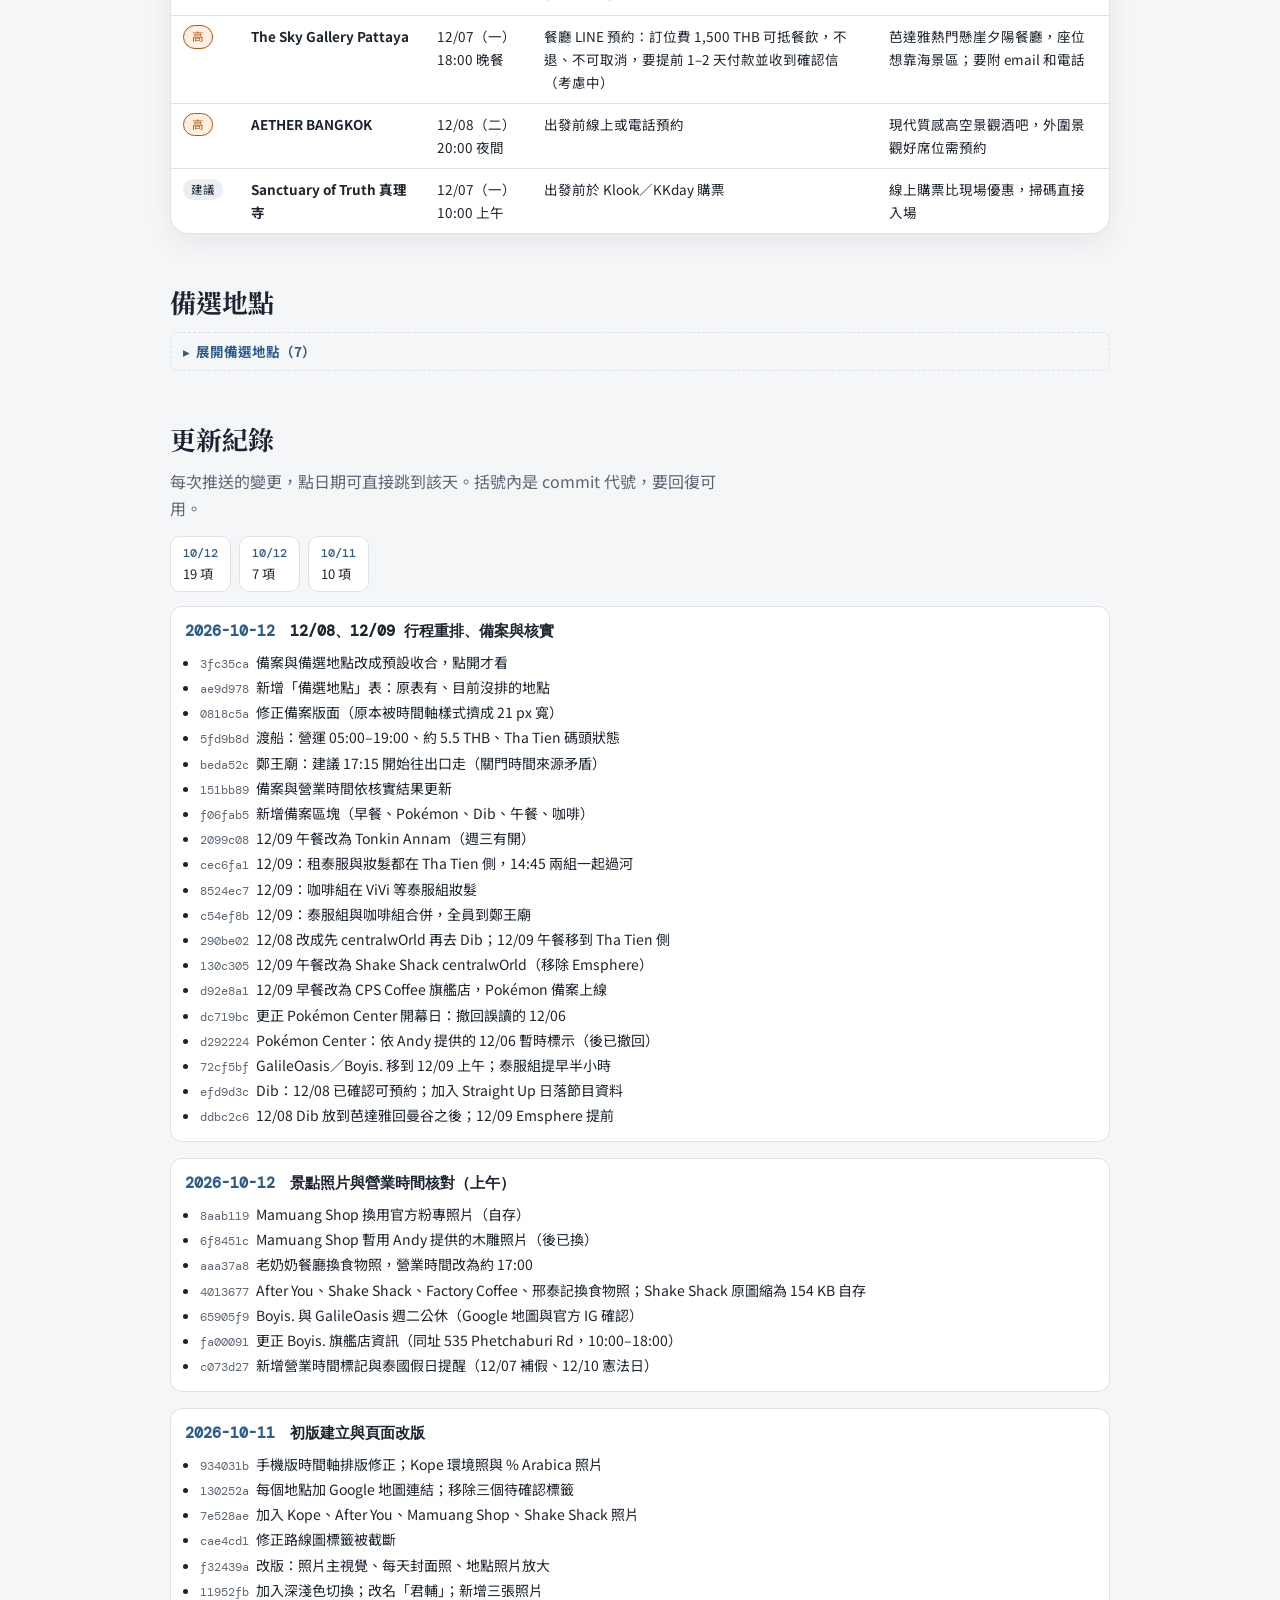
==== commit 6b2b53a5: "行程檢查：Sky Gallery 預約時間改 18:00、鄭王廟備註移除拍夕陽、清掉 Abandoned Mansion 殘留、牛面王米其林改寫 Co-Authored-By: Claude Sonn" ====
--- a/index.html
+++ b/index.html
@@ -309,7 +309,7 @@
  ['12:15–13:15','午餐　隨便找東西吃（碼頭附近）','eat','不訂位、不指定店，到碼頭附近現場挑。想吃越南菜可以去 Tonkin Annam，看下面的備案'],
  ['13:15–14:00','前往 Tha Tien 碼頭（Wat Pho 旁）','move','步行距離我沒查到來源，請預留時間'],
  ['14:00–15:15','泰服組租泰服、妝髮（約 1 小時）／咖啡組 ViVi 等候','go','📷 泰服組：到 Summer Photo Studio 租泰服並妝髮（價格與妝髮時間待確認；我查到的資料寫在臥佛寺附近，不是 Tha Tien 側，位置與是否提供租借待出發前確認）　☕ 咖啡組：在 Tha Tien 河畔的 ViVi The Coffee Place（第一排露台）等泰服組'],
- ['15:15–16:30','全員搭船到鄭王廟（Wat Arun）','move','妝髮完成後兩組一起搭船過河（泰服組穿著泰服上船），一起逛廟、拍夕陽。關廟與最後入場時間各來源矛盾（有寫 17:30 閉廟、有寫 18:00 關），建議 16:30 就離場（晚餐提前到 17:30）。外籍門票多寫 200 THB（現金），日落約 17:53'],
+ ['15:15–16:30','全員搭船到鄭王廟（Wat Arun）','move','妝髮完成後兩組一起搭船過河（泰服組穿著泰服上船），一起逛廟、拍照（16:30 離場，日落約 17:53 改在 RONGROS 用餐時看）。關廟與最後入場時間各來源矛盾（有寫 17:30 閉廟、有寫 18:00 關），建議 16:30 就離場（晚餐提前到 17:30）。外籍門票多寫 200 THB（現金），日落約 17:53'],
  ['16:30–17:00','回 Tha Tien 側，還泰服','go','泰服組回 Summer Photo Studio 歸還泰服（位置未確認，請出發前問清楚；若在臥佛寺附近，這一步要改排路線）'],
  ['17:00–17:30','步行前往 RONGROS（Maha Rat Rd）','move',''],
  ['17:30–19:30','河畔夜景晚餐　RONGROS（榮泰）','eat','主選：RONGROS（榮泰），米其林推薦精緻泰菜。備案：Chom Arun（頂樓露台，正對鄭王廟，每天 11:00–21:30），RONGROS 訂不到河景位就改訂這間，電話 +66 95 446 4199。正對夜間點燈的鄭王廟，務必提早 1–2 個月預約河景第一排'],
@@ -325,7 +325,7 @@
  ['10:45–11:00','前往 Lan Luang Rd（芒果妹）','move','約 1 公里內（兩處座標粗估），步行或 Grab 約 10–15 分（估計，未查證）。芒果妹 11:00 開門'],
  ['11:00–11:20','Mamuang Shop（芒果妹）','go','文創周邊插畫店。Wongnai 資料顯示 11:00 才開（2020 年資料，未證實），所以排在 Bite and Bond 待滿之後'],
  ['11:20–11:50','前往嵩越路（Song Wat）','move','車程約 20–30 分（估計，未查證，中午可能更久）'],
- ['11:50–13:15','午餐　Rung Klan Nuea「牛面王」','eat','米其林推薦，招牌清燉牛肉湯、牛腩粄條'],
+ ['11:50–13:15','午餐　Rung Klan Nuea「牛面王」','eat','招牌清燉牛肉湯、牛腩粄條（Time Out 收錄；米其林名單沒查到）'],
  ['14:00–17:00','Song Wat／嵩越路慢逛挖寶','go','逛：Kodangs（衣服、選品、拍貼機）、Tudi eyewear（太陽眼鏡）、Copenn（本土香氛）、Garçon dept Songwat（文創雜貨）。吃喝：Wanjai cafe House（芒果糯米飯）、% Arabica adidas Originals Store（老宅概念店）、akho_at_songwat（泰奶烤吐司＋手沖泰奶）、Lost in Songwat（百年老宅咖啡廳）'],
  ['17:15–18:00','前往 Silom 的餐廳（Narathiwas Soi 3）','move','從 Song Wat 過去車程約 30–40 分（估計，未查證，傍晚塞車會更久）'],
  ['18:00–20:00','晚餐　Lon Lon Local Diner','eat','泰式中式小酒館，Silom Narathiwas Soi 3（有來源寫在 Trinity Silom Hotel 內，兩種說法同一條巷子）。電話 097-078-5710。建議訂位，保留 15 分鐘（Table Agent），也接受現場入座。備案：Rongsi Pochana Langsuan'],
@@ -344,7 +344,7 @@
 ['極高','RONGROS（備案 Chom Arun）','12/09（三）17:30 晚餐','出發前 1–2 個月於官方 FB／LINE／官網預約；RONGROS 訂不到再訂 Chom Arun','正對點燈鄭王廟的河景第一排極度搶手，需指定河景席'],
 ['極高','Dib Bangkok','12/08（二）17:00 傍晚','於官網預約 12/08 17:00 時段（沒有就 17:30；預約頁有開放）；想看日落光線節目另訂 250 THB 場次','週三公休；只收信用卡或轉帳。日落節目每場限 10 人，三場，需提前預約'],
 ['高','Lon Lon Local Diner（備案 Rongsi Pochana）','12/10（四）18:00 晚餐','電話 097-078-5710 訂位；Table Agent 說保留 15 分鐘，也接受現場入座。備案 Rongsi Pochana 電話 02 121 4287','訂位規則來自第三方；Rongsi 園區有餐廳需提前訂位'],
-['高','The Sky Gallery Pattaya','12/07（一）17:30 晚餐','出發前於官方管道預約 17:00–17:30 席位','芭達雅熱門懸崖夕陽餐廳，需指定靠海景觀位'],
+['高','The Sky Gallery Pattaya','12/07（一）18:00 晚餐','餐廳 LINE 預約：訂位費 1,500 THB 可抵餐飲，不退、不可取消，要提前 1–2 天付款並收到確認信（考慮中）','芭達雅熱門懸崖夕陽餐廳，座位想靠海景區；要附 email 和電話'],
 ['高','AETHER BANGKOK','12/08（二）20:00 夜間','出發前線上或電話預約','現代質感高空景觀酒吧，外圍景觀好席位需預約'],
 ['建議','Sanctuary of Truth 真理寺','12/07（一）10:00 上午','出發前於 Klook／KKday 購票','線上購票比現場優惠，掃碼直接入場']];
 const DAYPIC={1:'https://thumb.wikimedia.org/wikipedia/commons/thumb/7/72/Exterior_of_Terminal_1%2C_Taoyuan_Airport_20141230.jpg/960px-Exterior_of_Terminal_1%2C_Taoyuan_Airport_20141230.jpg',6:'https://thumb.wikimedia.org/wikipedia/commons/thumb/8/87/Suvarnabhumi_Airport_Terminal_C_interior_%28I%29.jpg/960px-Suvarnabhumi_Airport_Terminal_C_interior_%28I%29.jpg',2:'https://thumb.wikimedia.org/wikipedia/commons/thumb/f/fb/Santuaryoftruth2.jpg/960px-Santuaryoftruth2.jpg',3:'https://thumb.wikimedia.org/wikipedia/commons/thumb/4/49/CentralWorld_20190825.jpg/960px-CentralWorld_20190825.jpg',4:'https://thumb.wikimedia.org/wikipedia/commons/thumb/2/2a/%E0%B9%80%E0%B8%88%E0%B8%94%E0%B8%B5%E0%B8%A2%E0%B9%8C%E0%B8%9B%E0%B8%A3%E0%B8%B0%E0%B8%98%E0%B8%B2%E0%B8%99%E0%B8%97%E0%B8%A3%E0%B8%87%E0%B8%9B%E0%B8%A3%E0%B8%B2%E0%B8%87%E0%B8%84%E0%B9%8C%E0%B8%A7%E0%B8%B1%E0%B8%94%E0%B8%AD%E0%B8%A3%E0%B8%B8%E0%B8%932.jpg/960px-%E0%B9%80%E0%B8%88%E0%B8%94%E0%B8%B5%E0%B8%A2%E0%B9%8C%E0%B8%9B%E0%B8%A3%E0%B8%B0%E0%B8%98%E0%B8%B2%E0%B8%99%E0%B8%97%E0%B8%A3%E0%B8%87%E0%B8%9B%E0%B8%A3%E0%B8%B2%E0%B8%87%E0%B8%84%E0%B9%8C%E0%B8%A7%E0%B8%B1%E0%B8%94%E0%B8%AD%E0%B8%A3%E0%B8%B8%E0%B8%932.jpg',5:'https://thumb.wikimedia.org/wikipedia/commons/thumb/e/e3/%E0%B8%95%E0%B8%B6%E0%B8%81%E0%B9%81%E0%B8%82%E0%B8%81%E0%B8%96%E0%B8%99%E0%B8%99%E0%B8%97%E0%B8%A3%E0%B8%87%E0%B8%A7%E0%B8%B2%E0%B8%94_2.jpg/960px-%E0%B8%95%E0%B8%B6%E0%B8%81%E0%B9%81%E0%B8%82%E0%B8%81%E0%B8%96%E0%B8%99%E0%B8%99%E0%B8%97%E0%B8%A3%E0%B8%87%E0%B8%A7%E0%B8%B2%E0%B8%94_2.jpg'};
@@ -376,7 +376,6 @@
 "Lunar Beach House":"https://gorktksmwzabnzbhfrcx.supabase.co/storage/v1/object/public/locations/locations/ChIJSTSFT4uXAjER3OEzxQszrkg/1.jpg",
 "抵達 Ana Anan":"https://images.thaiholidayguide.com/images/accommodation/ana-anan-resort-villas-pattaya.webp",
 "抵達 Sotetsu":"https://images.thaiholidayguide.com/images/accommodation/sotetsu-grand-fresa-bangkok-3.webp",
-"Abandoned Mansion":"https://media.timeout.com/images/106382960/image.jpg",
 "Pokémon Center":"https://media.timeout.com/images/106402082/image.jpg",
 "Dib Bangkok":"https://gorktksmwzabnzbhfrcx.supabase.co/storage/v1/object/public/locations/locations/ChIJuQxlKwCf4jARhBH0bCE0vDs/0.jpg",
 "RONGROS":"https://thumb.wikimedia.org/wikipedia/commons/thumb/6/6f/Lunch_at_Rongros%2C_Bangkok_%28Jan_2021%29_-_img_08.jpg/960px-Lunch_at_Rongros%2C_Bangkok_%28Jan_2021%29_-_img_08.jpg",
@@ -418,7 +417,6 @@
 ['After You',['After You centralwOrld']],
 ['CPS Coffee',['C.P.S. COFFEE Flagship Sukhumvit 53 Thonglor']],
 ['GalileOasis',['GalileOasis','Boyis. Flagship Store 535 Phetchaburi Rd']],
-['Abandoned Mansion',['Abandoned Mansion']],
 ['Dib Bangkok',['Dib Bangkok']],
 ['Emsphere 百貨',['Emsphere','A KEEN HOUSE Emsphere']],
 ['Shake Shack',['Shake Shack CentralWorld']],
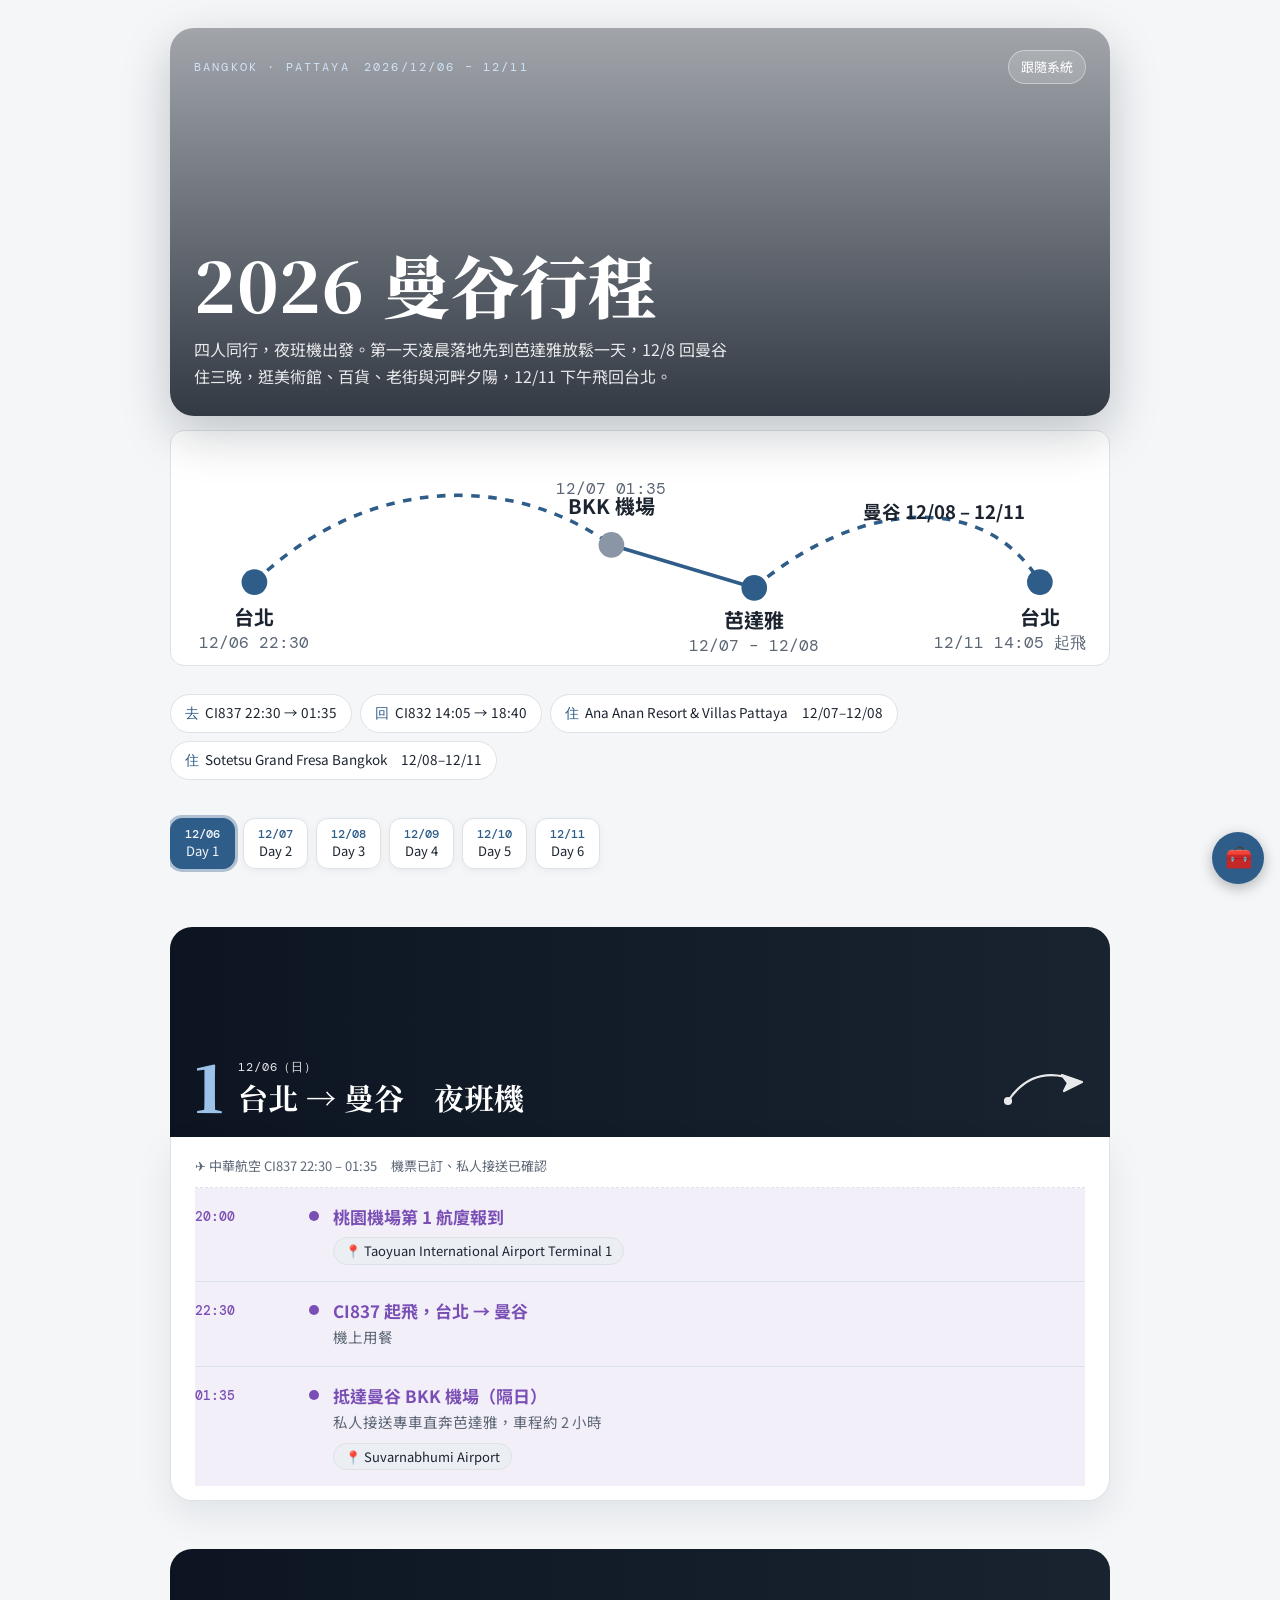
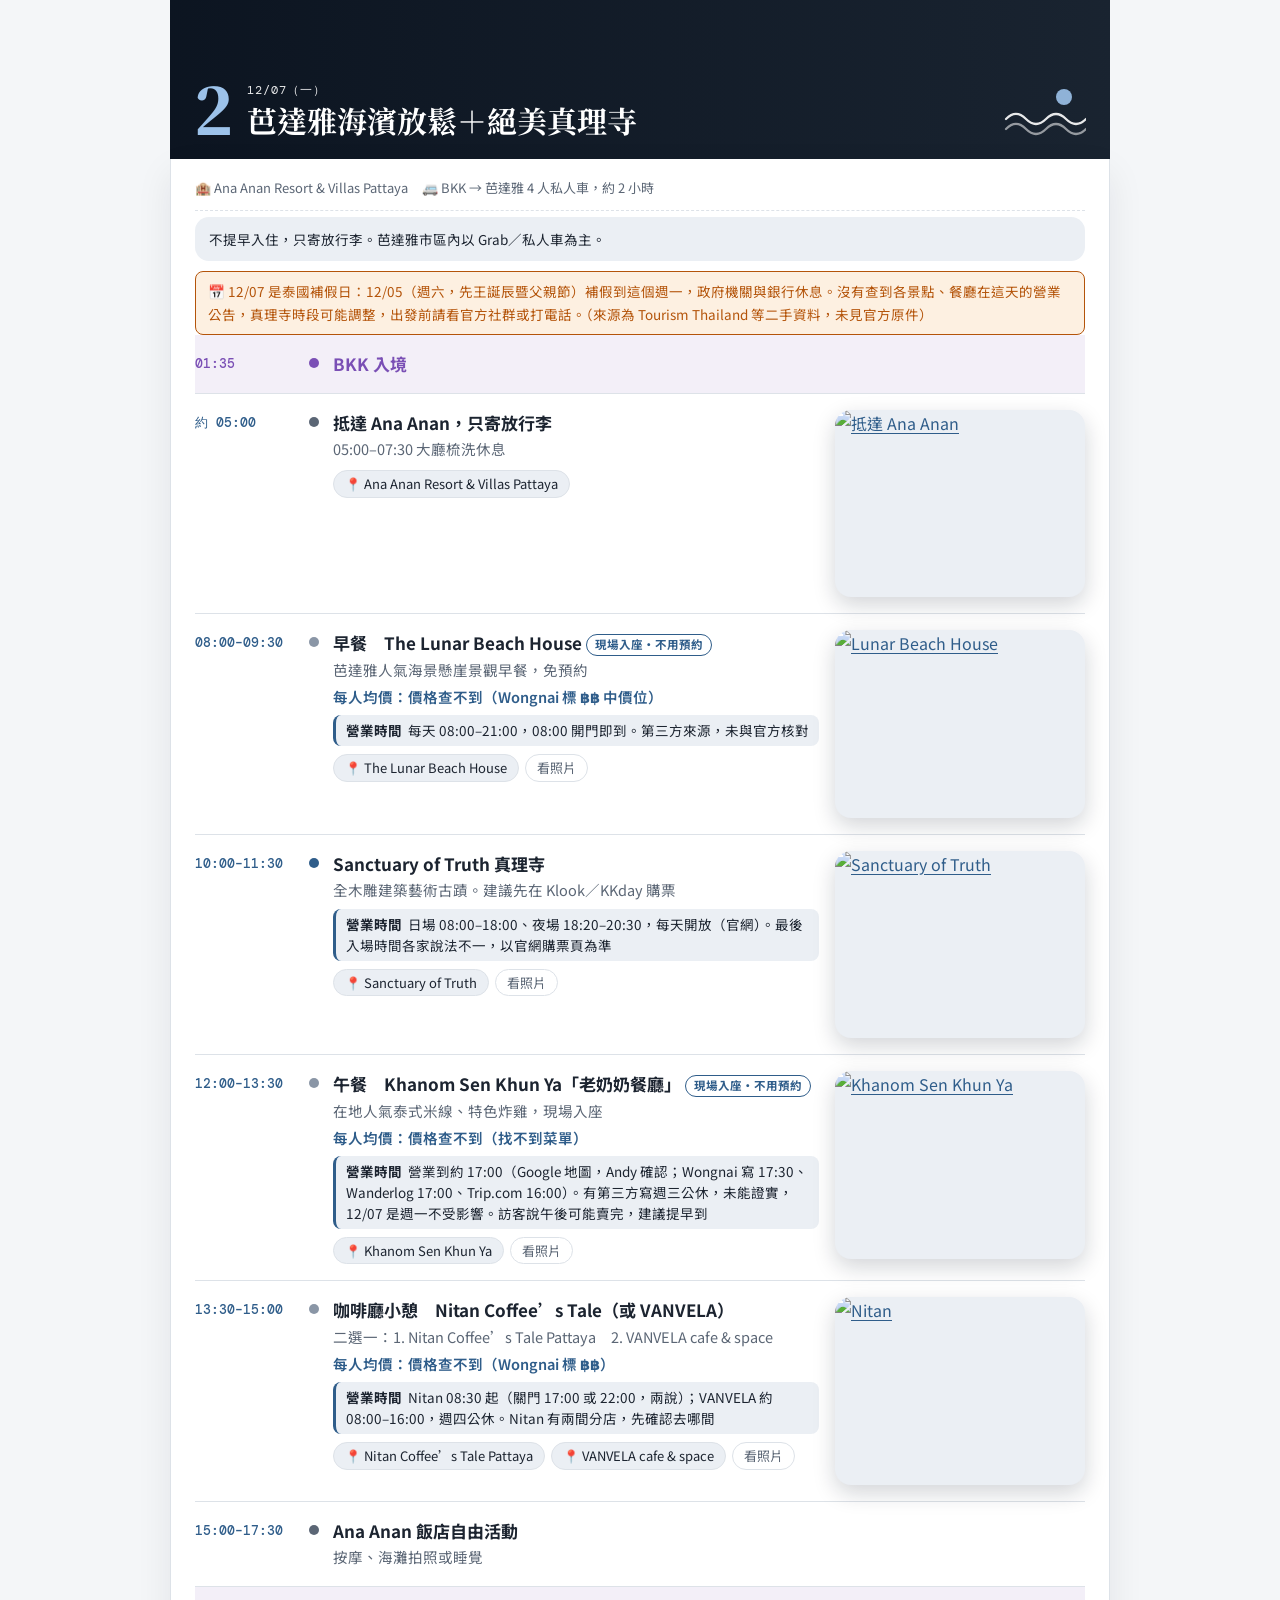
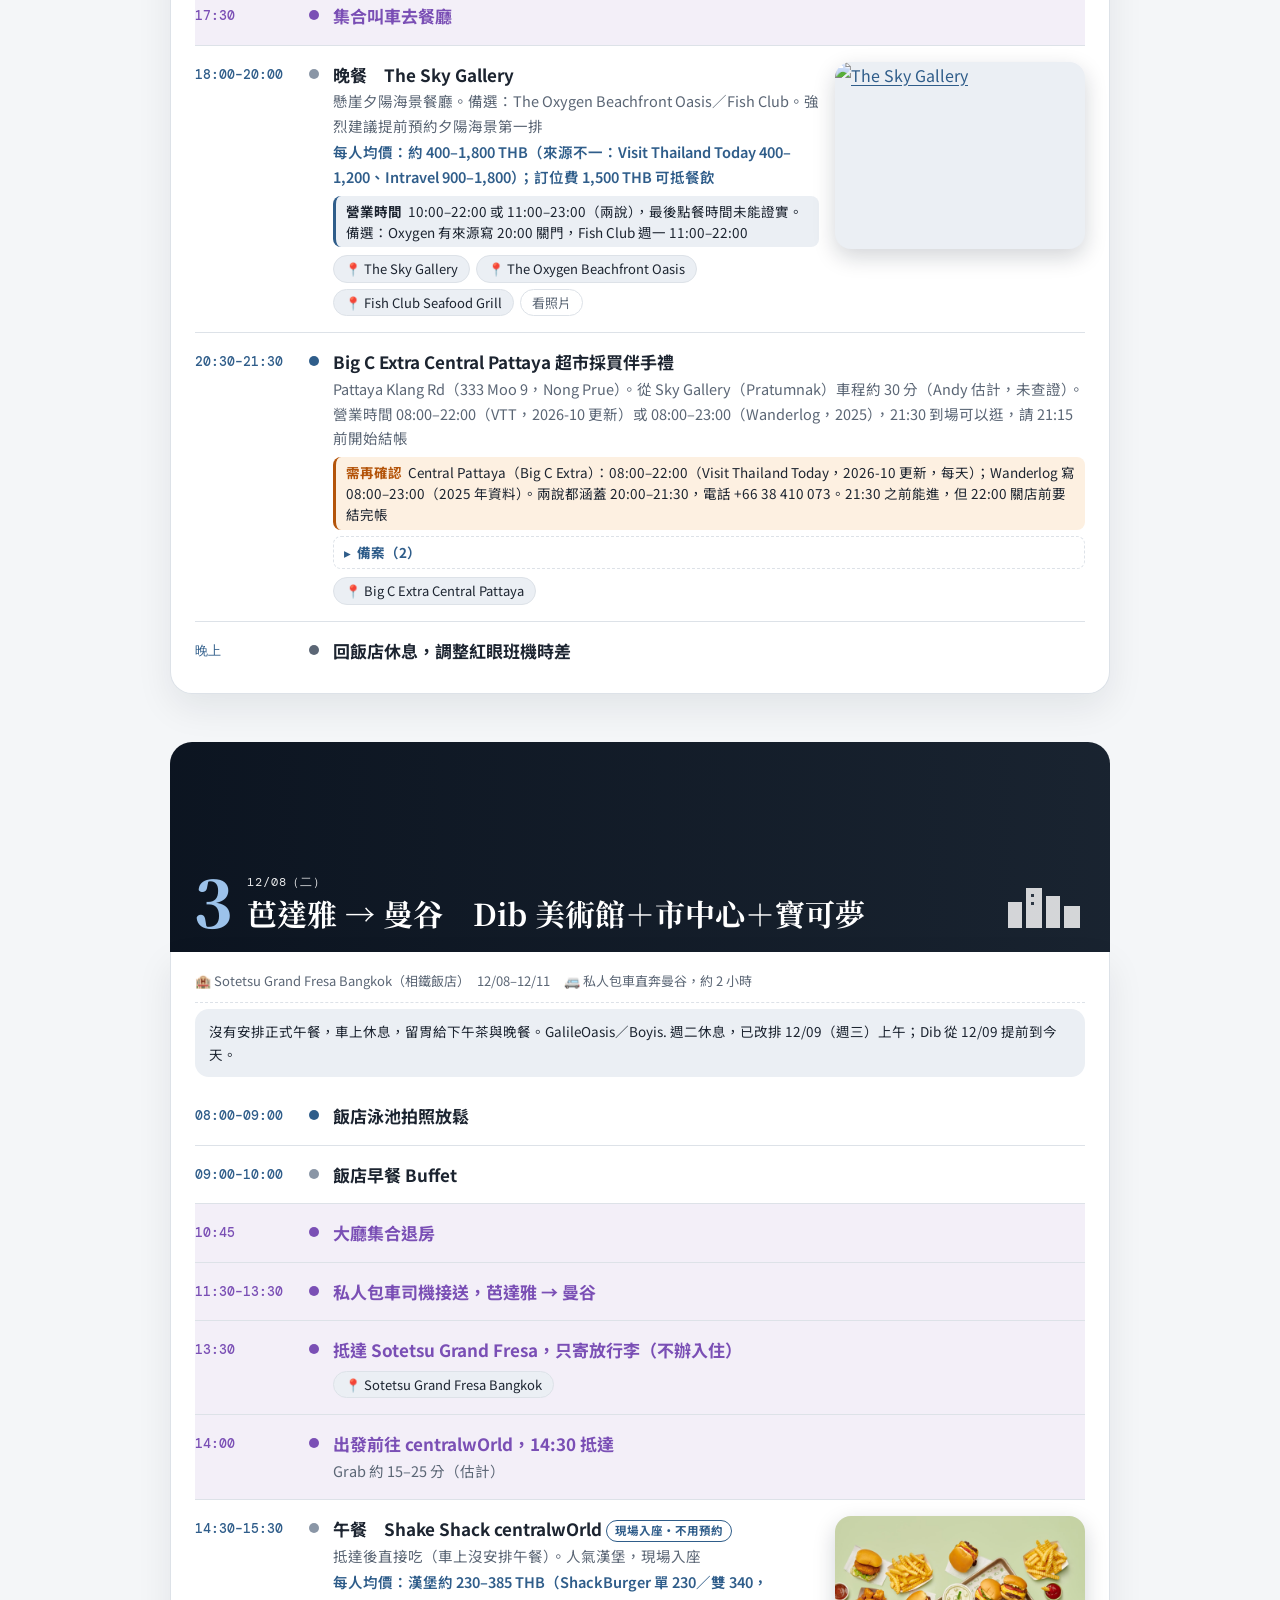
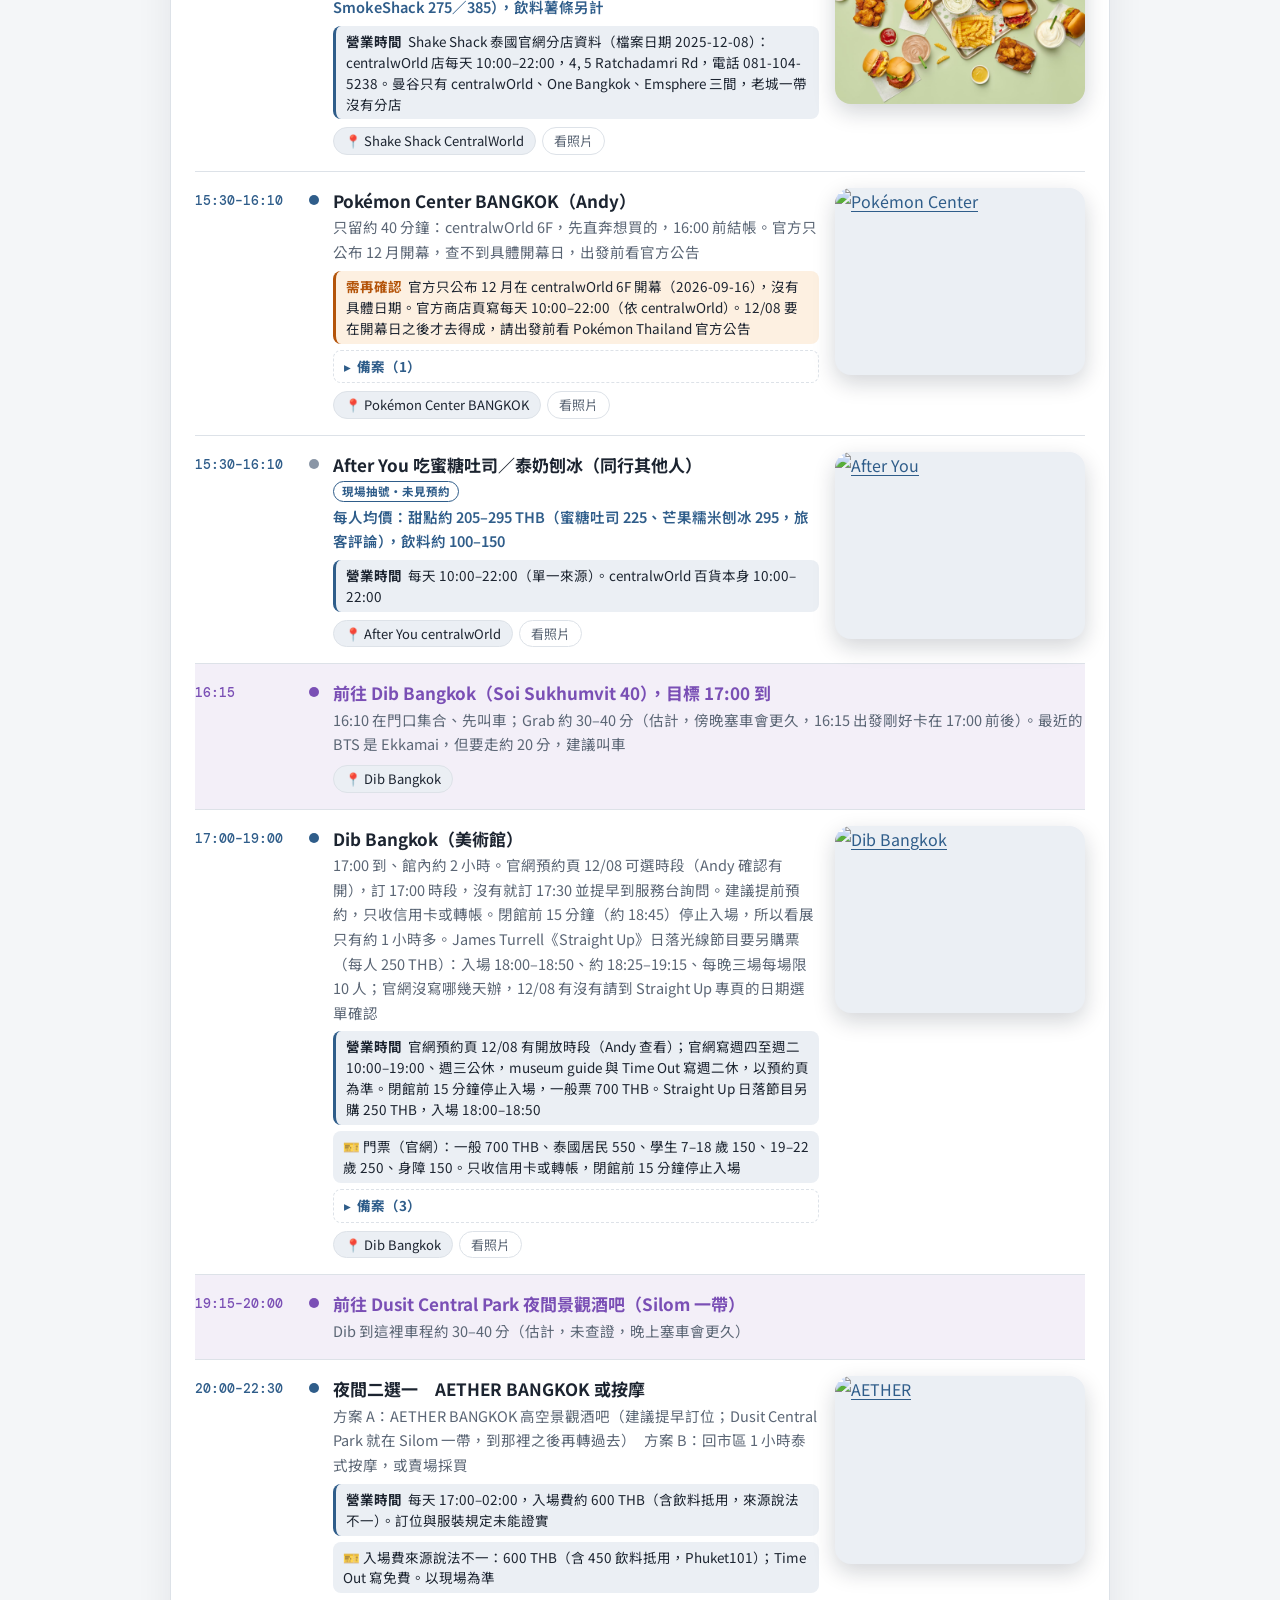
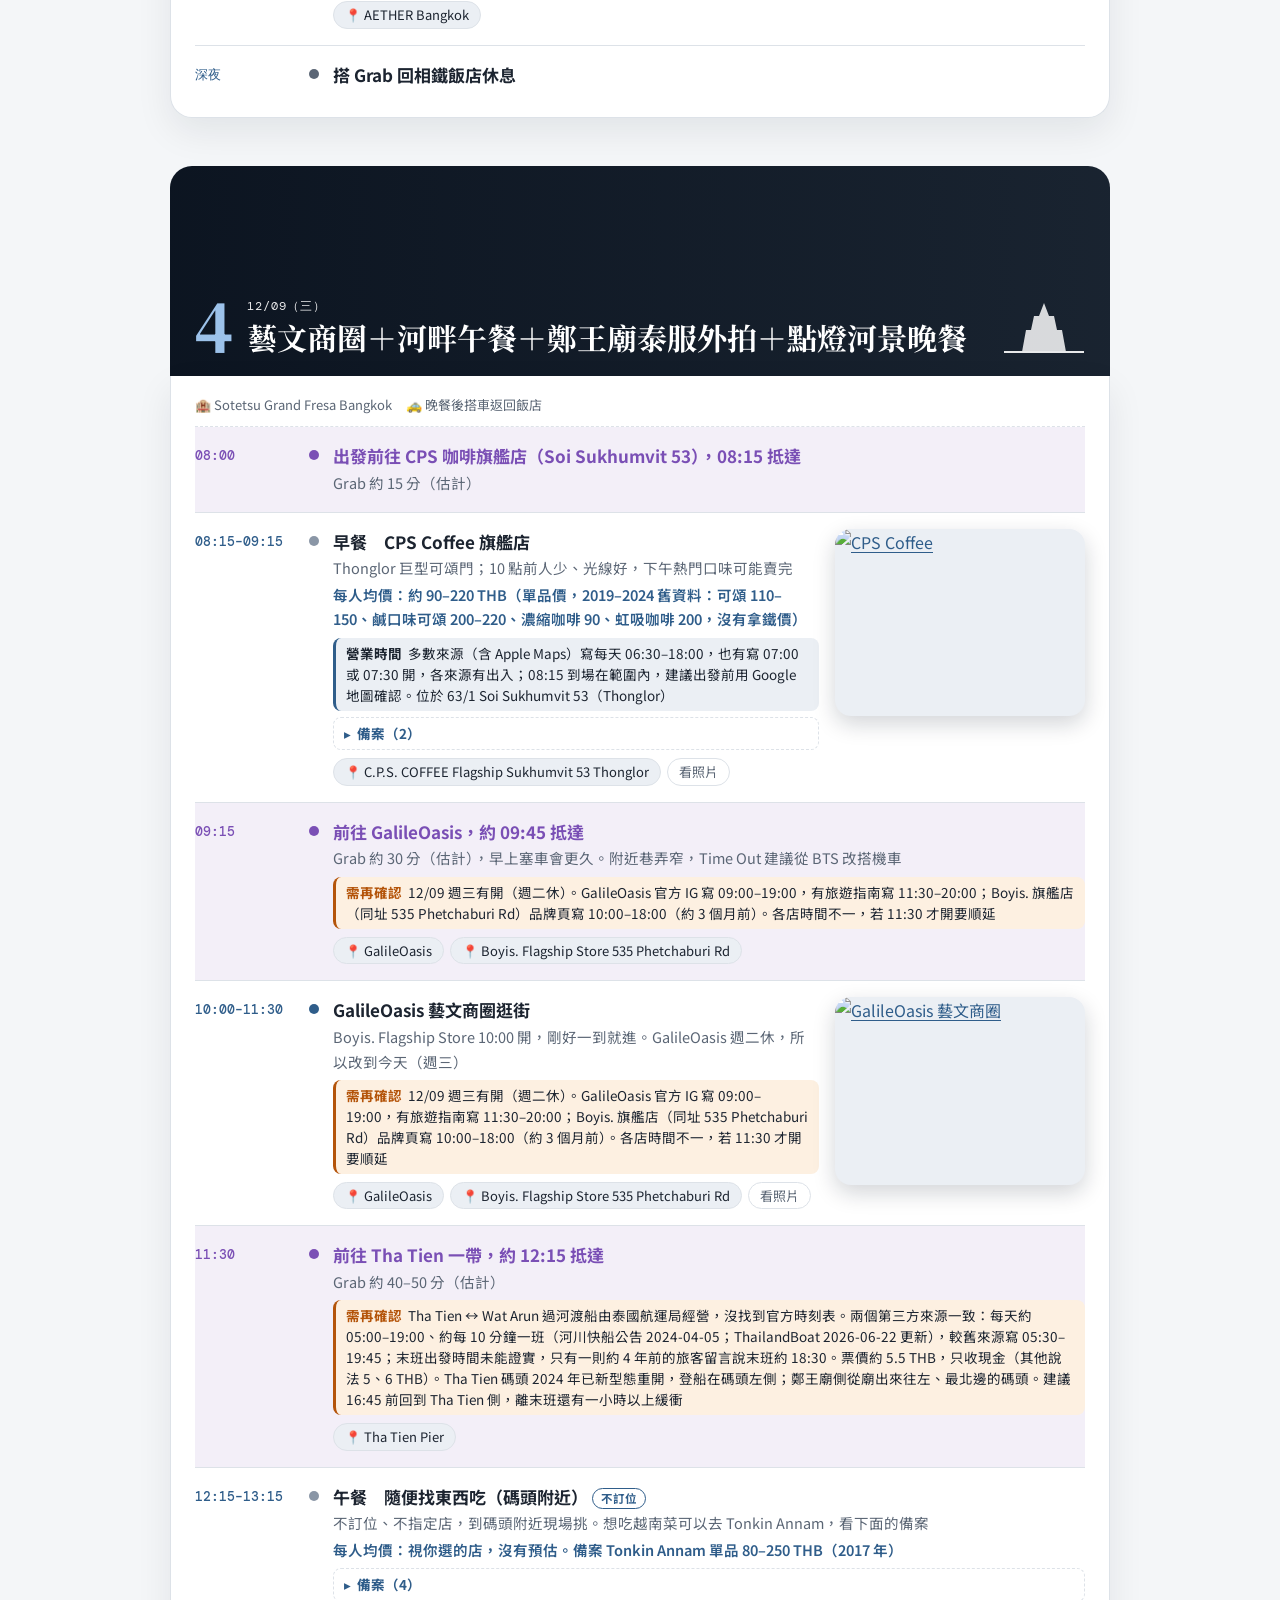
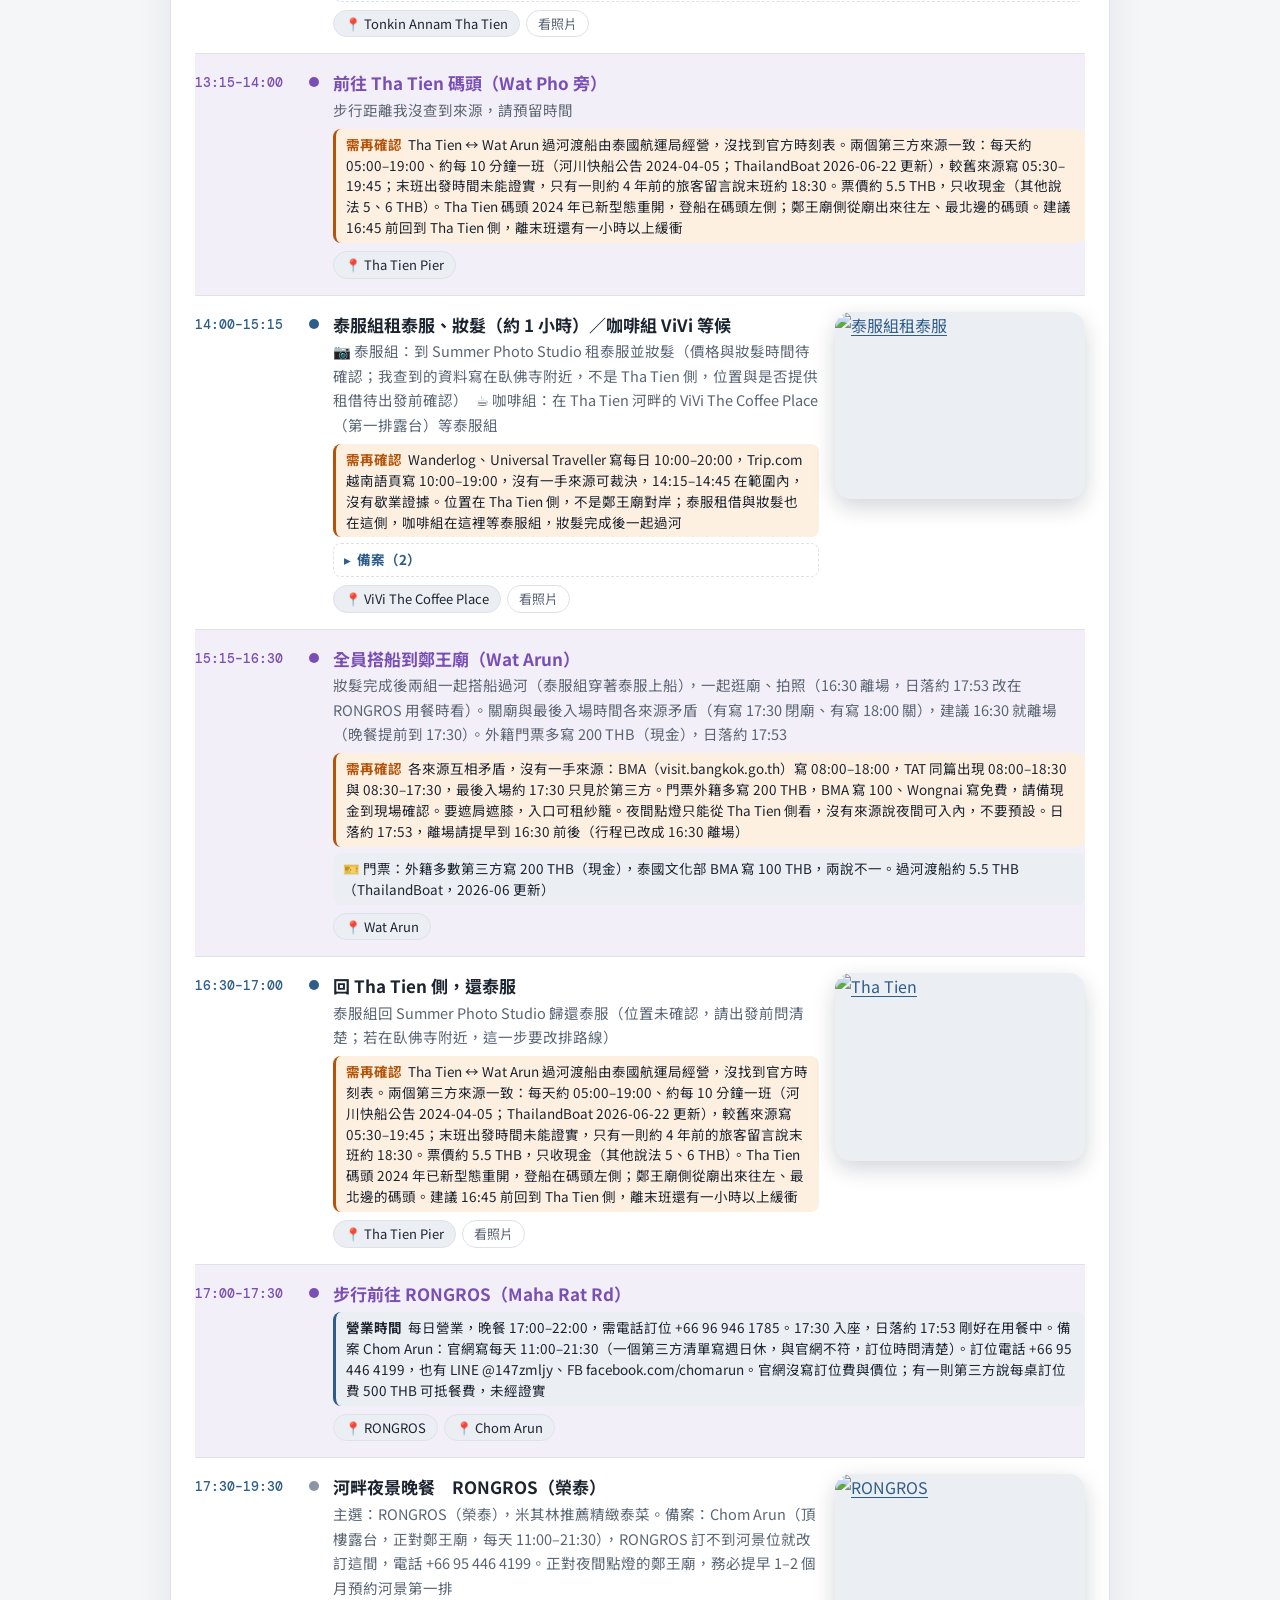
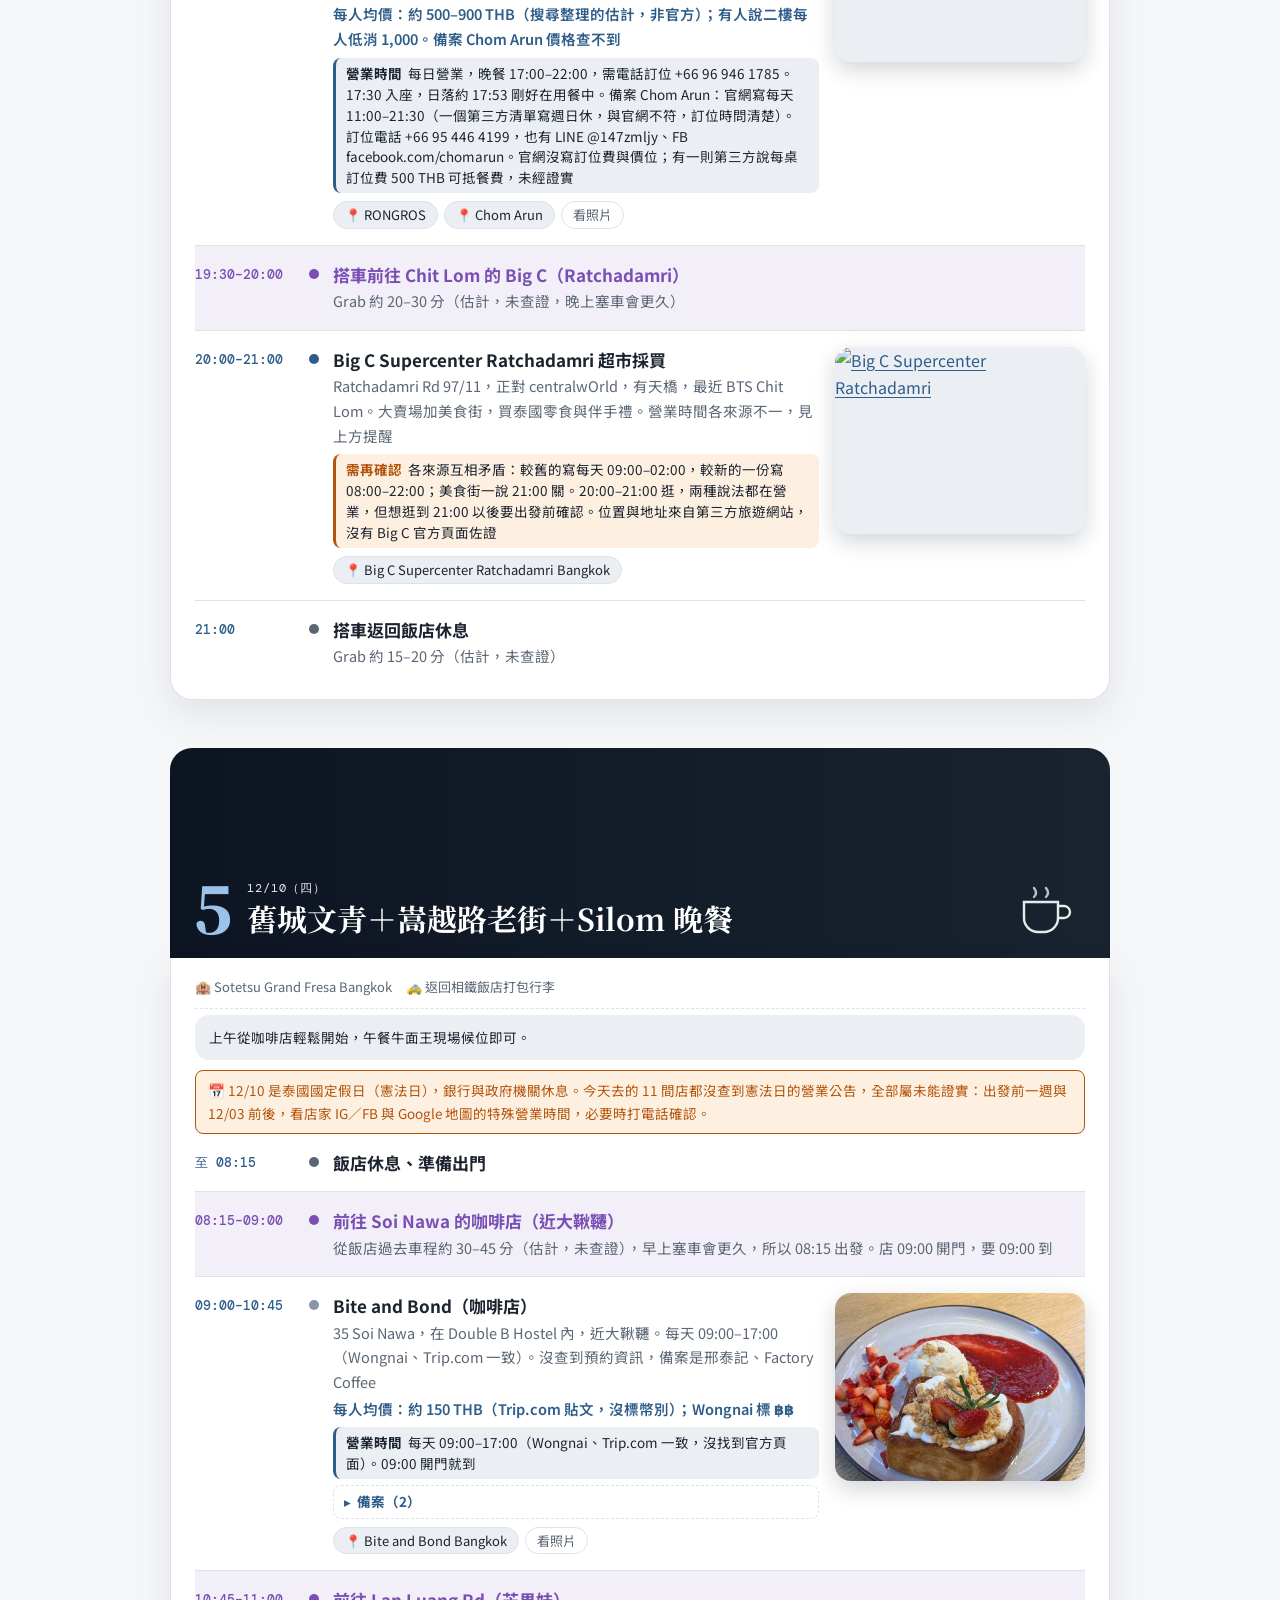
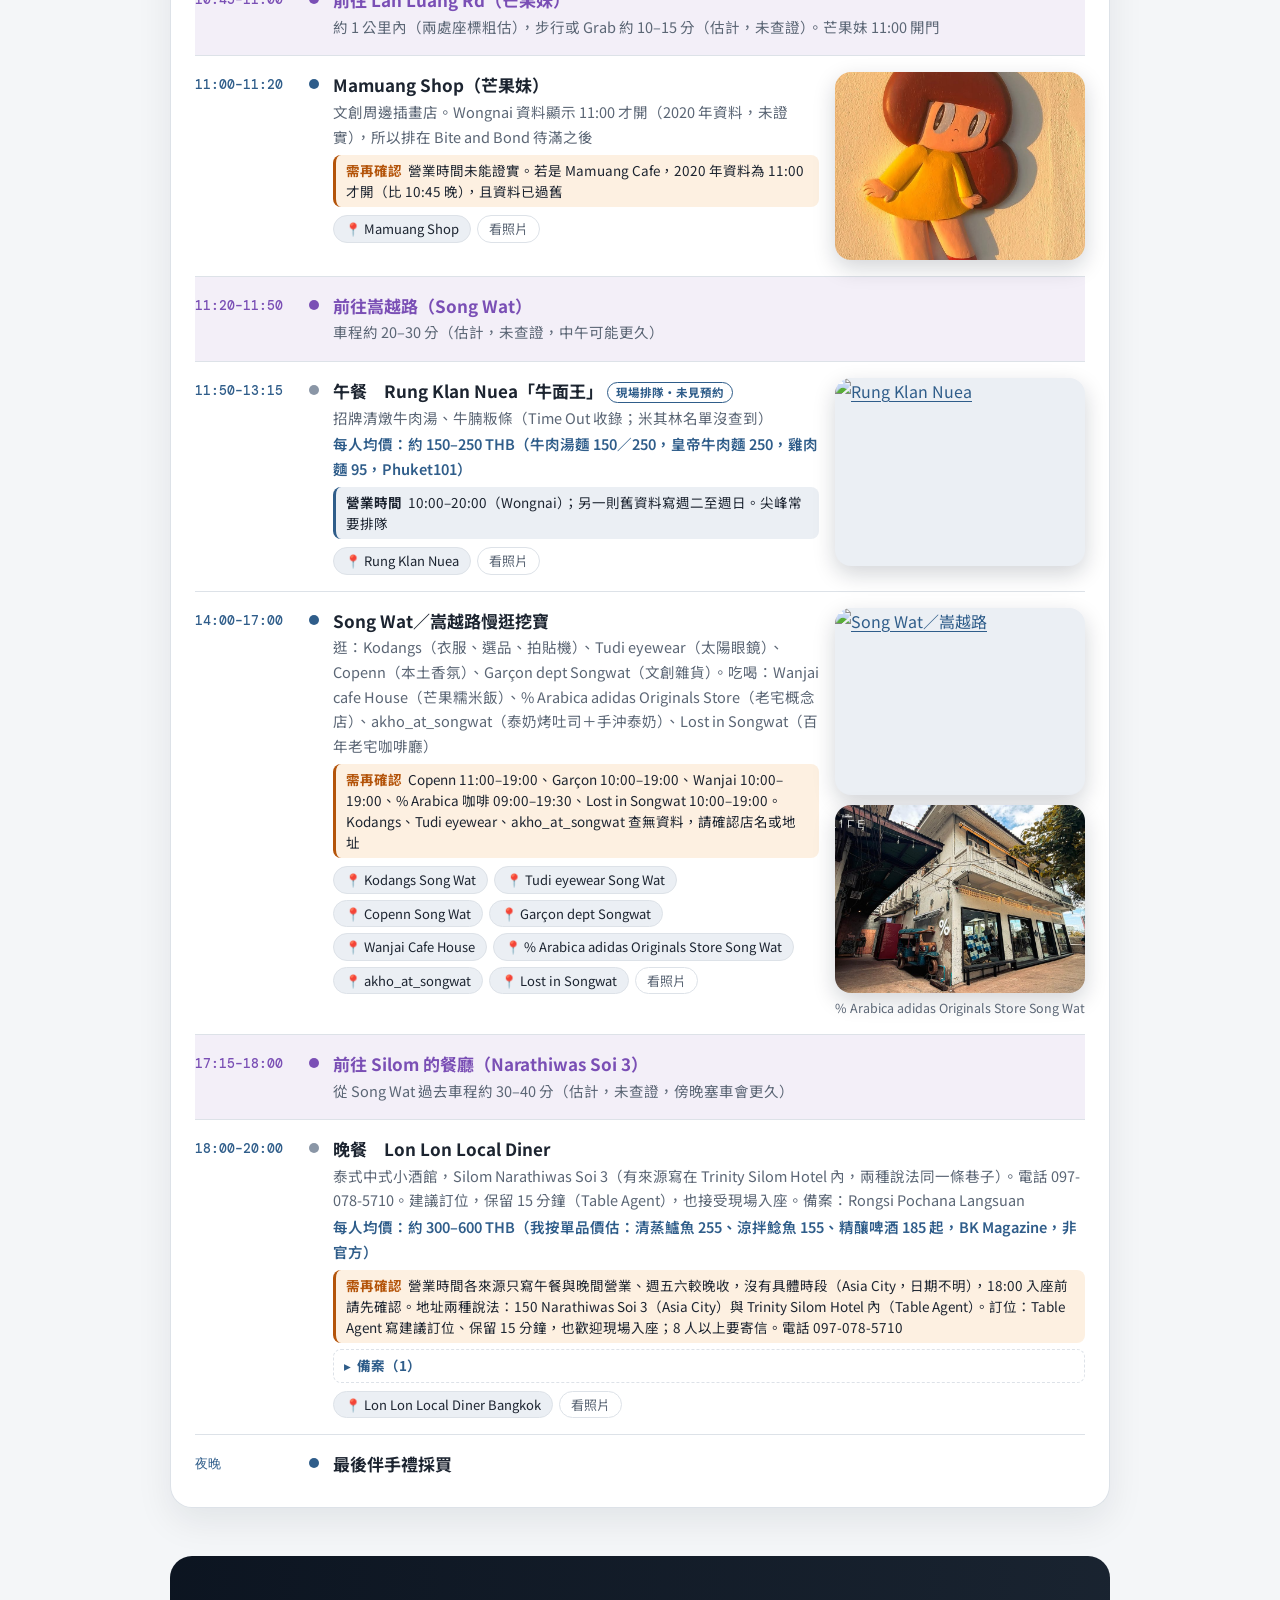
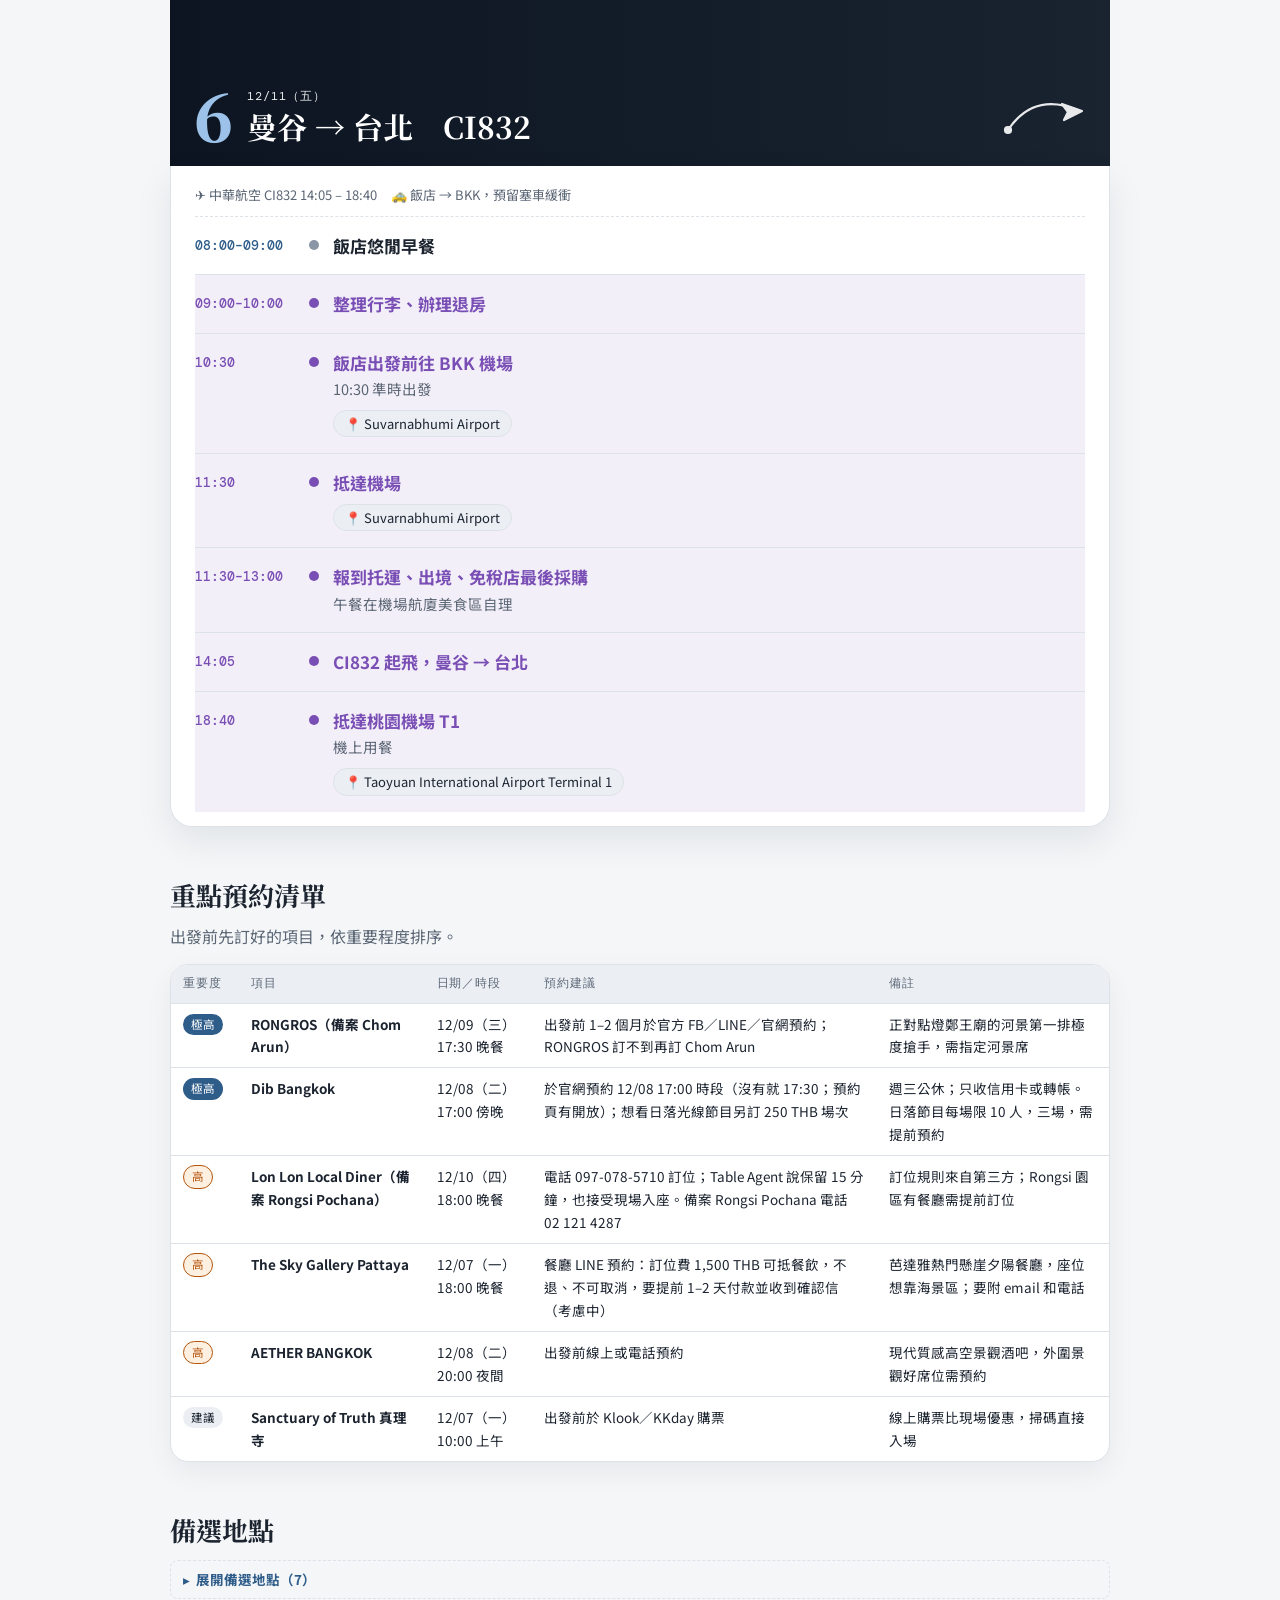
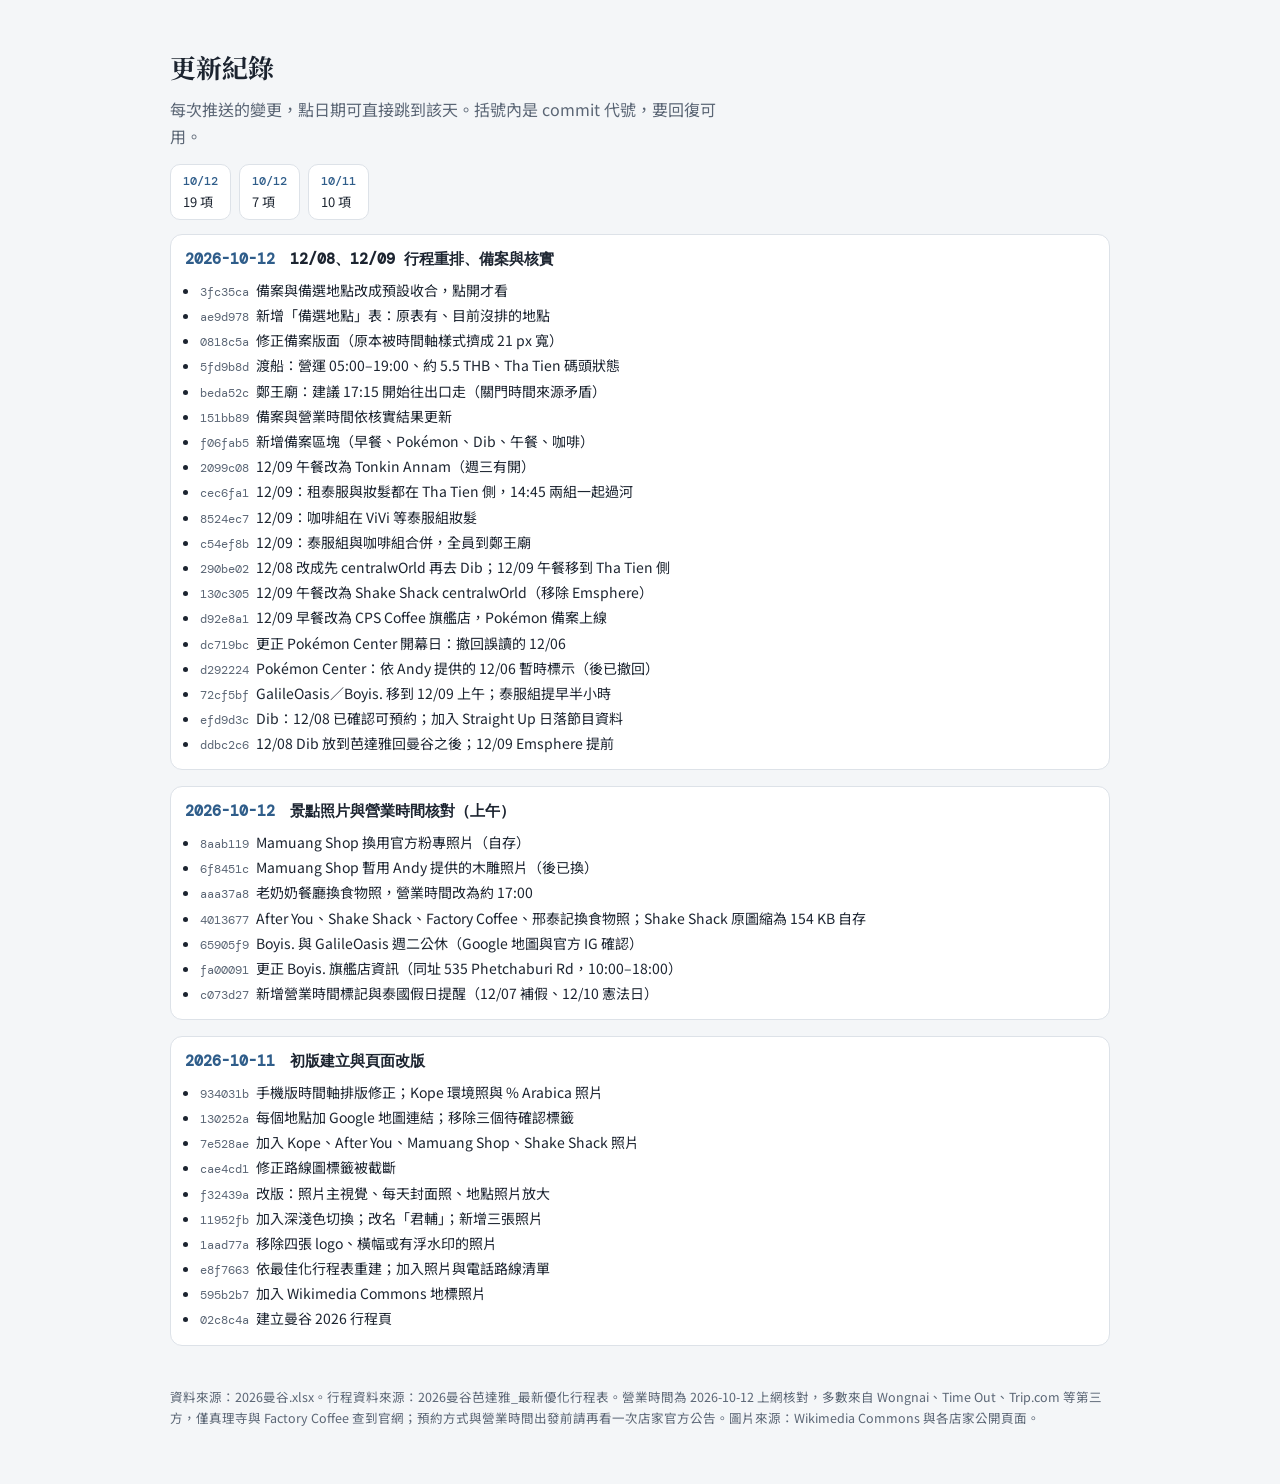
==== commit a1c28844: "Bite and Bond 只留一張餐點照片 Co-Authored-By: Claude Sonnet 5.5 <noreply@anthropic.com>" ====
--- a/index.html
+++ b/index.html
@@ -456,7 +456,7 @@
 const tixOf=t=>{const h=TIX.find(r=>t.includes(r[0]));return h?`<div class="tix">🎫 ${esc(h[1])}</div>`:''};
 const mapUrl=(name,no)=>MAPEX[name]||('https://www.google.com/maps/search/?api=1&query='+encodeURIComponent(/Pattaya|Bangkok|Airport|曼谷/.test(name)?name:name+(no===2?' Pattaya':' Bangkok')));
 const mapChips=(title,no)=>{const h=PL.find(r=>title.includes(r[0]));return h?h[1].map(n=>`<a class="mapchip" href="${esc(mapUrl(n,no))}" target="_blank" rel="noopener">📍 ${esc(n)}</a>`).join(''):''};
-const EXTRA={'Bite and Bond':[['Bite and Bond 甜點','images/bitebond-dessert.jpg'],['Bite and Bond 店內','images/bitebond-interior.jpg']],'Song Wat／嵩越路':[['% Arabica adidas Originals Store Song Wat',"images/arabica-songwat.jpg"]]};
+const EXTRA={'Song Wat／嵩越路':[['% Arabica adidas Originals Store Song Wat',"images/arabica-songwat.jpg"]]};
 const extraPics=t=>{const k=Object.keys(EXTRA).find(n=>t.includes(n));return k?EXTRA[k].map(([c,u])=>`<figure class="xpic"><img class="pic" loading="lazy" referrerpolicy="no-referrer" alt="${c}" src="${u}"><figcaption>${c}</figcaption></figure>`).join(''):''};
 const esc=s=>String(s).replace(/[&<>"]/g,c=>({'&':'&amp;','<':'&lt;','>':'&gt;','"':'&quot;'}[c]));
 const nav=document.getElementById('nav'),host=document.getElementById('days');
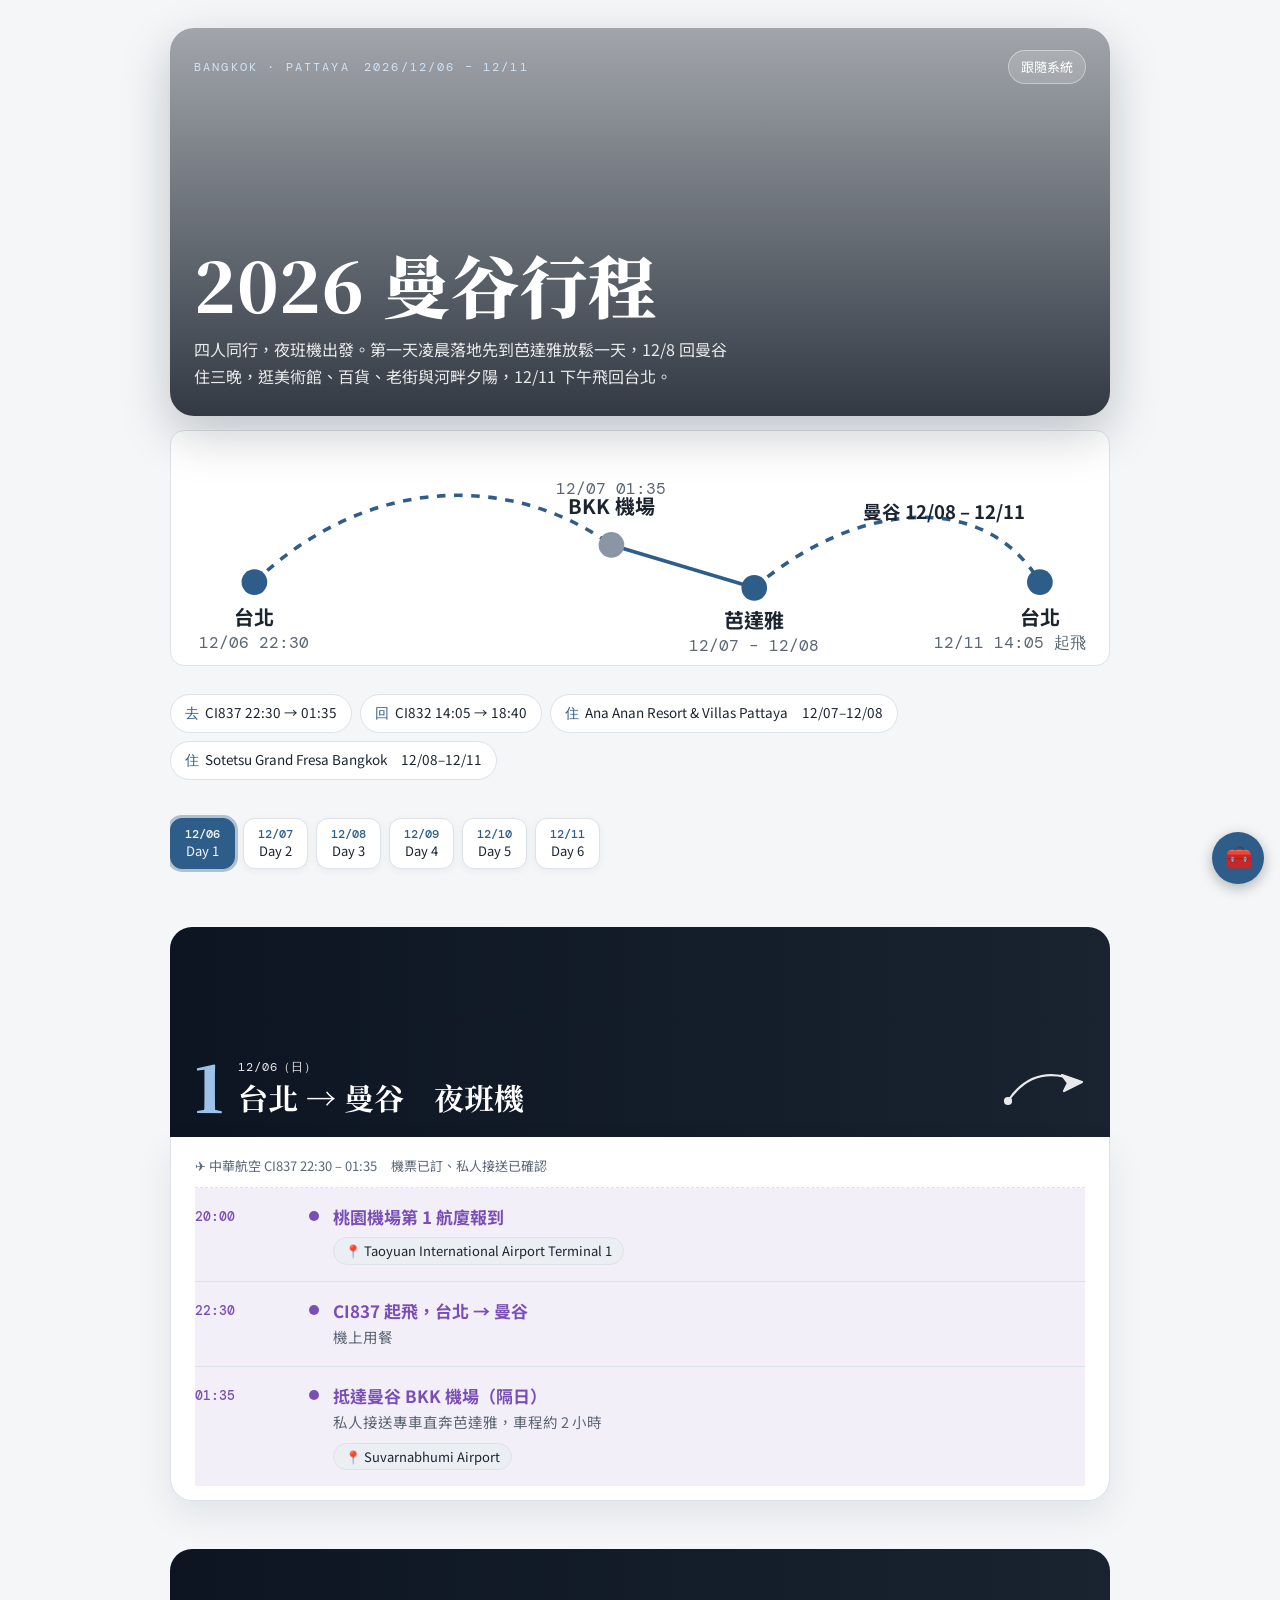
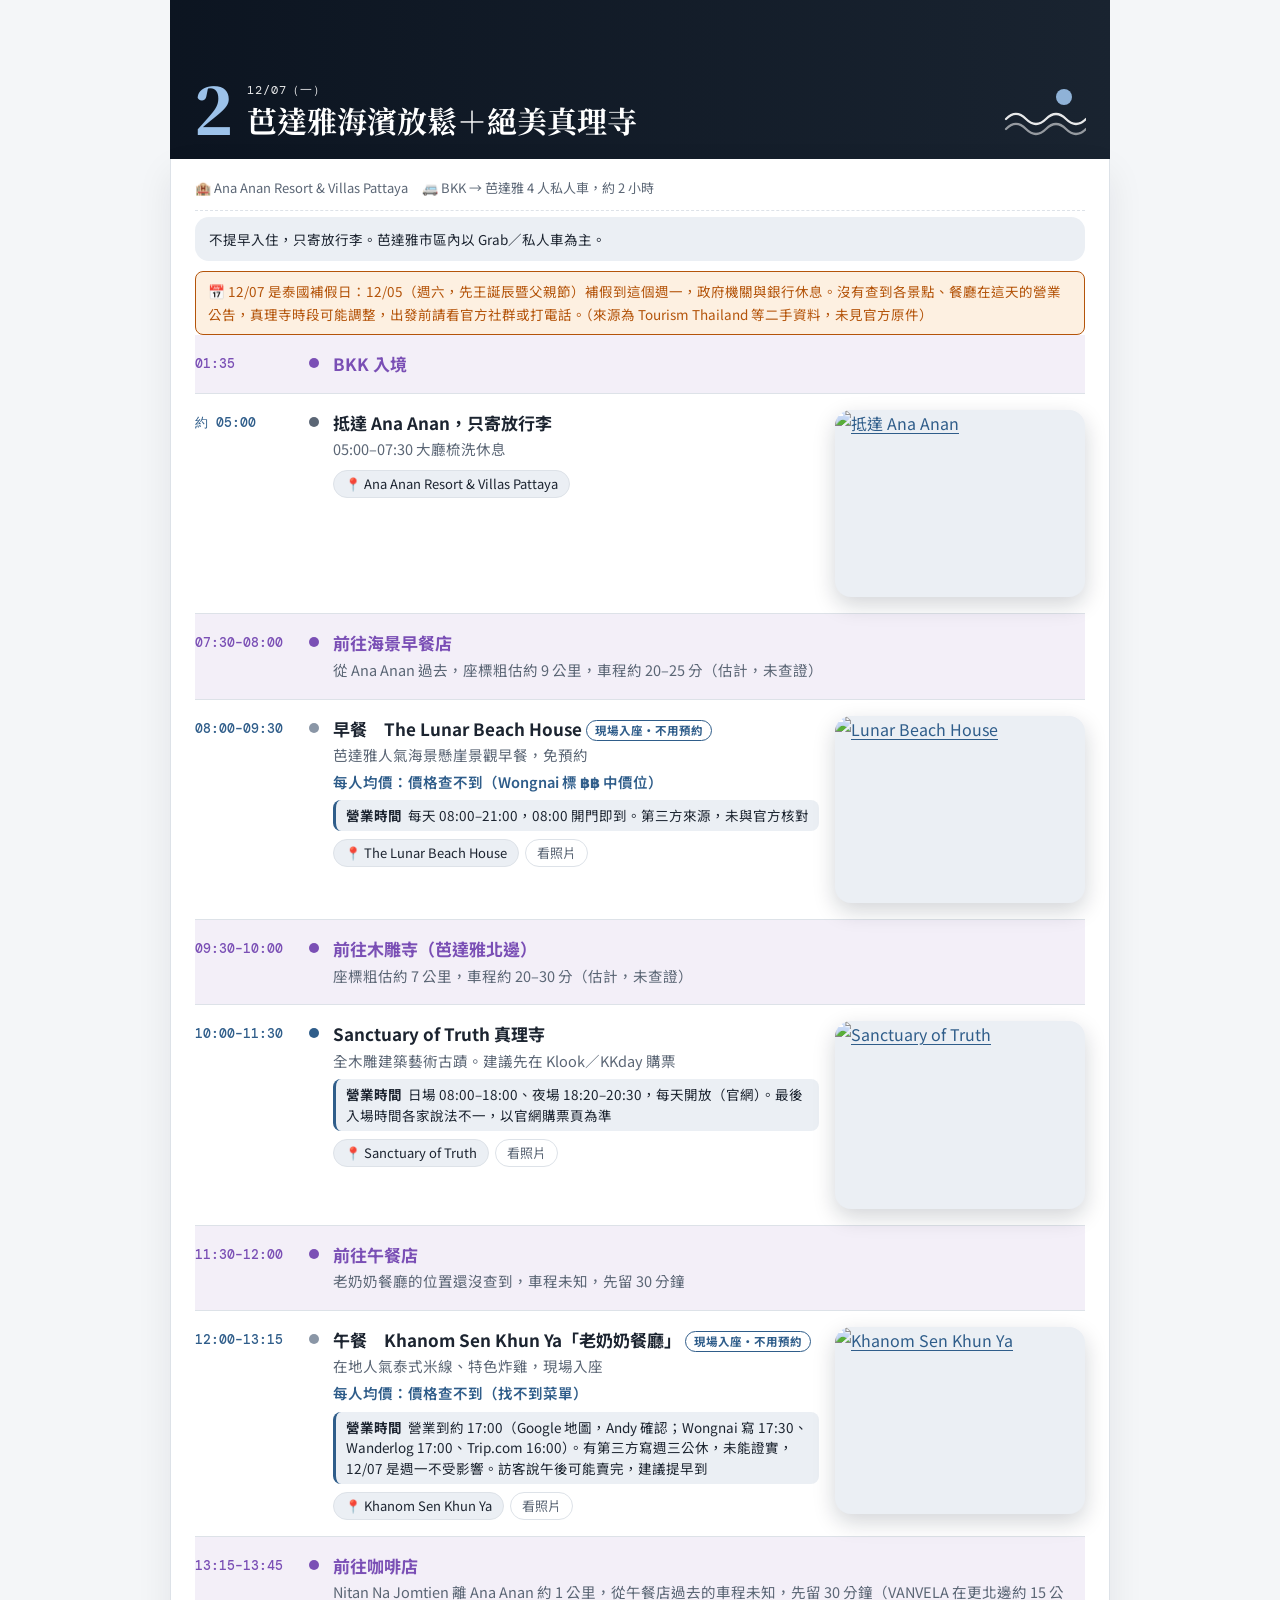
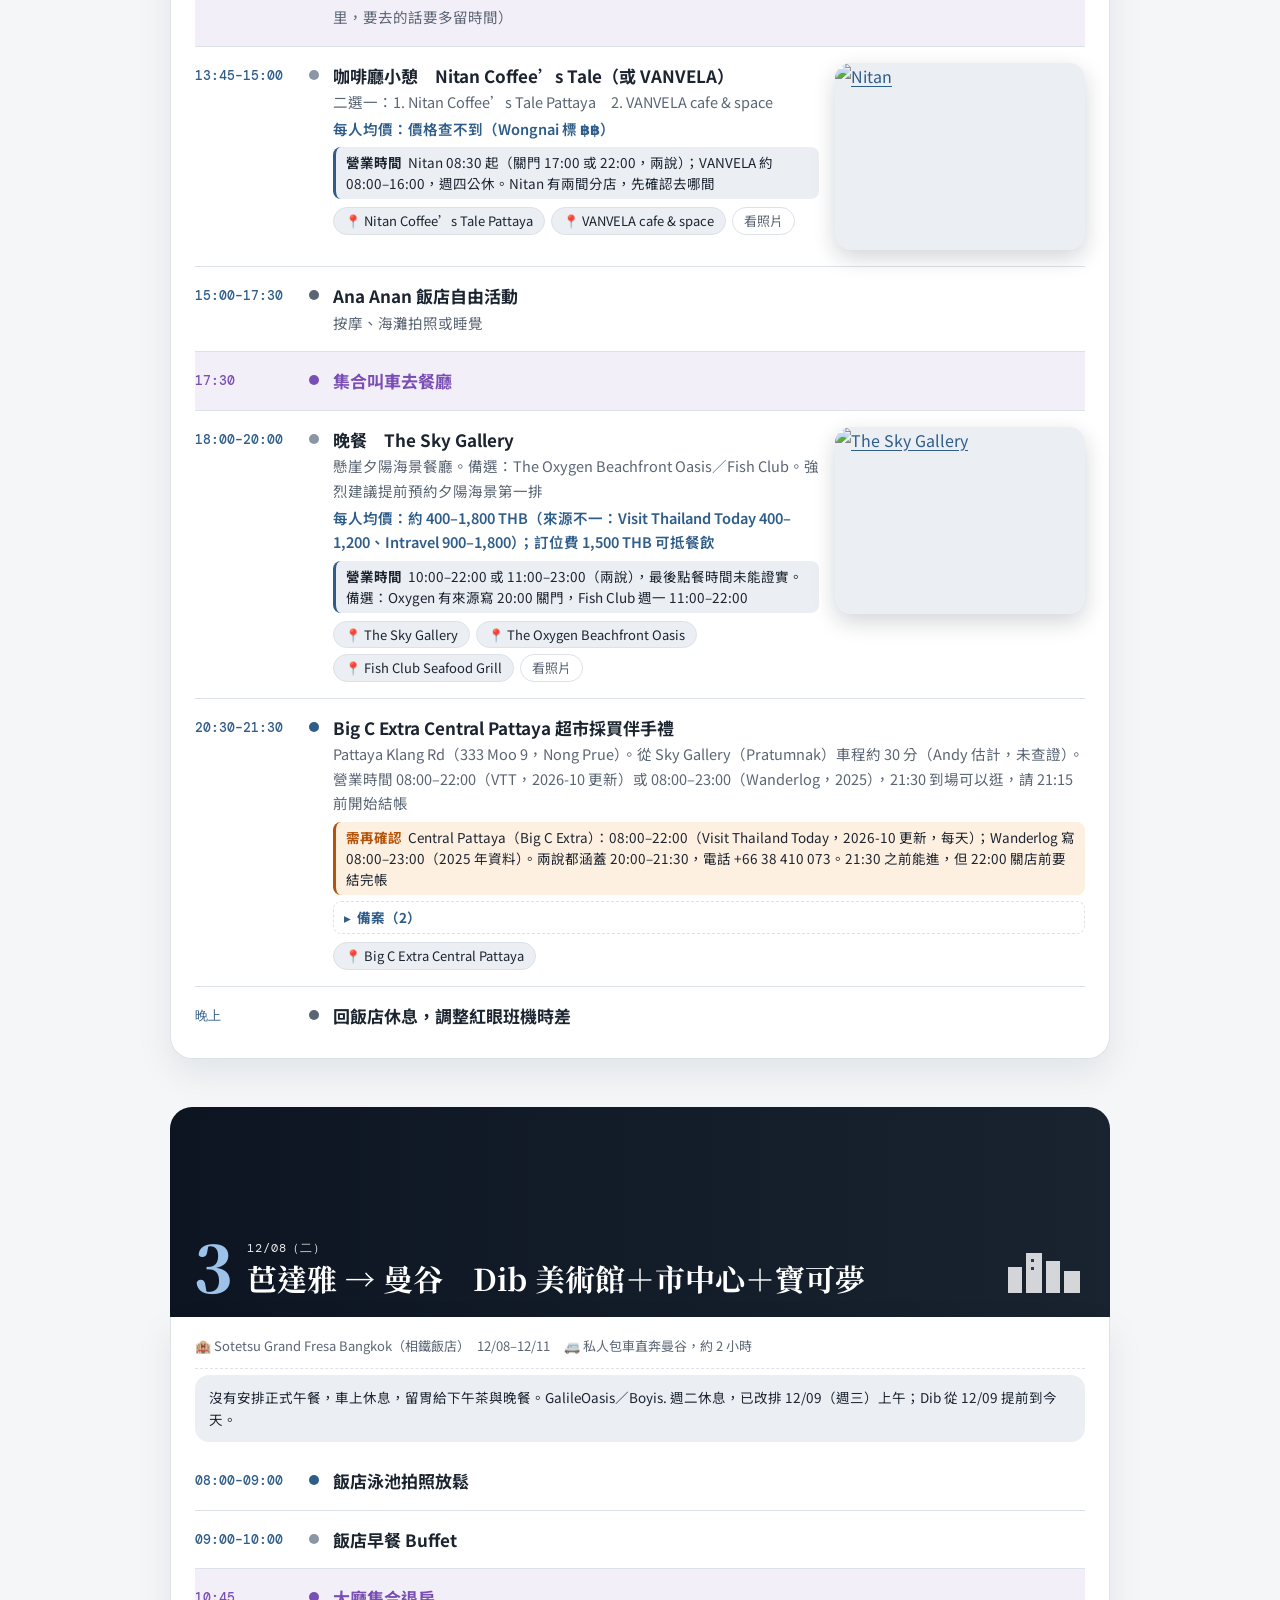
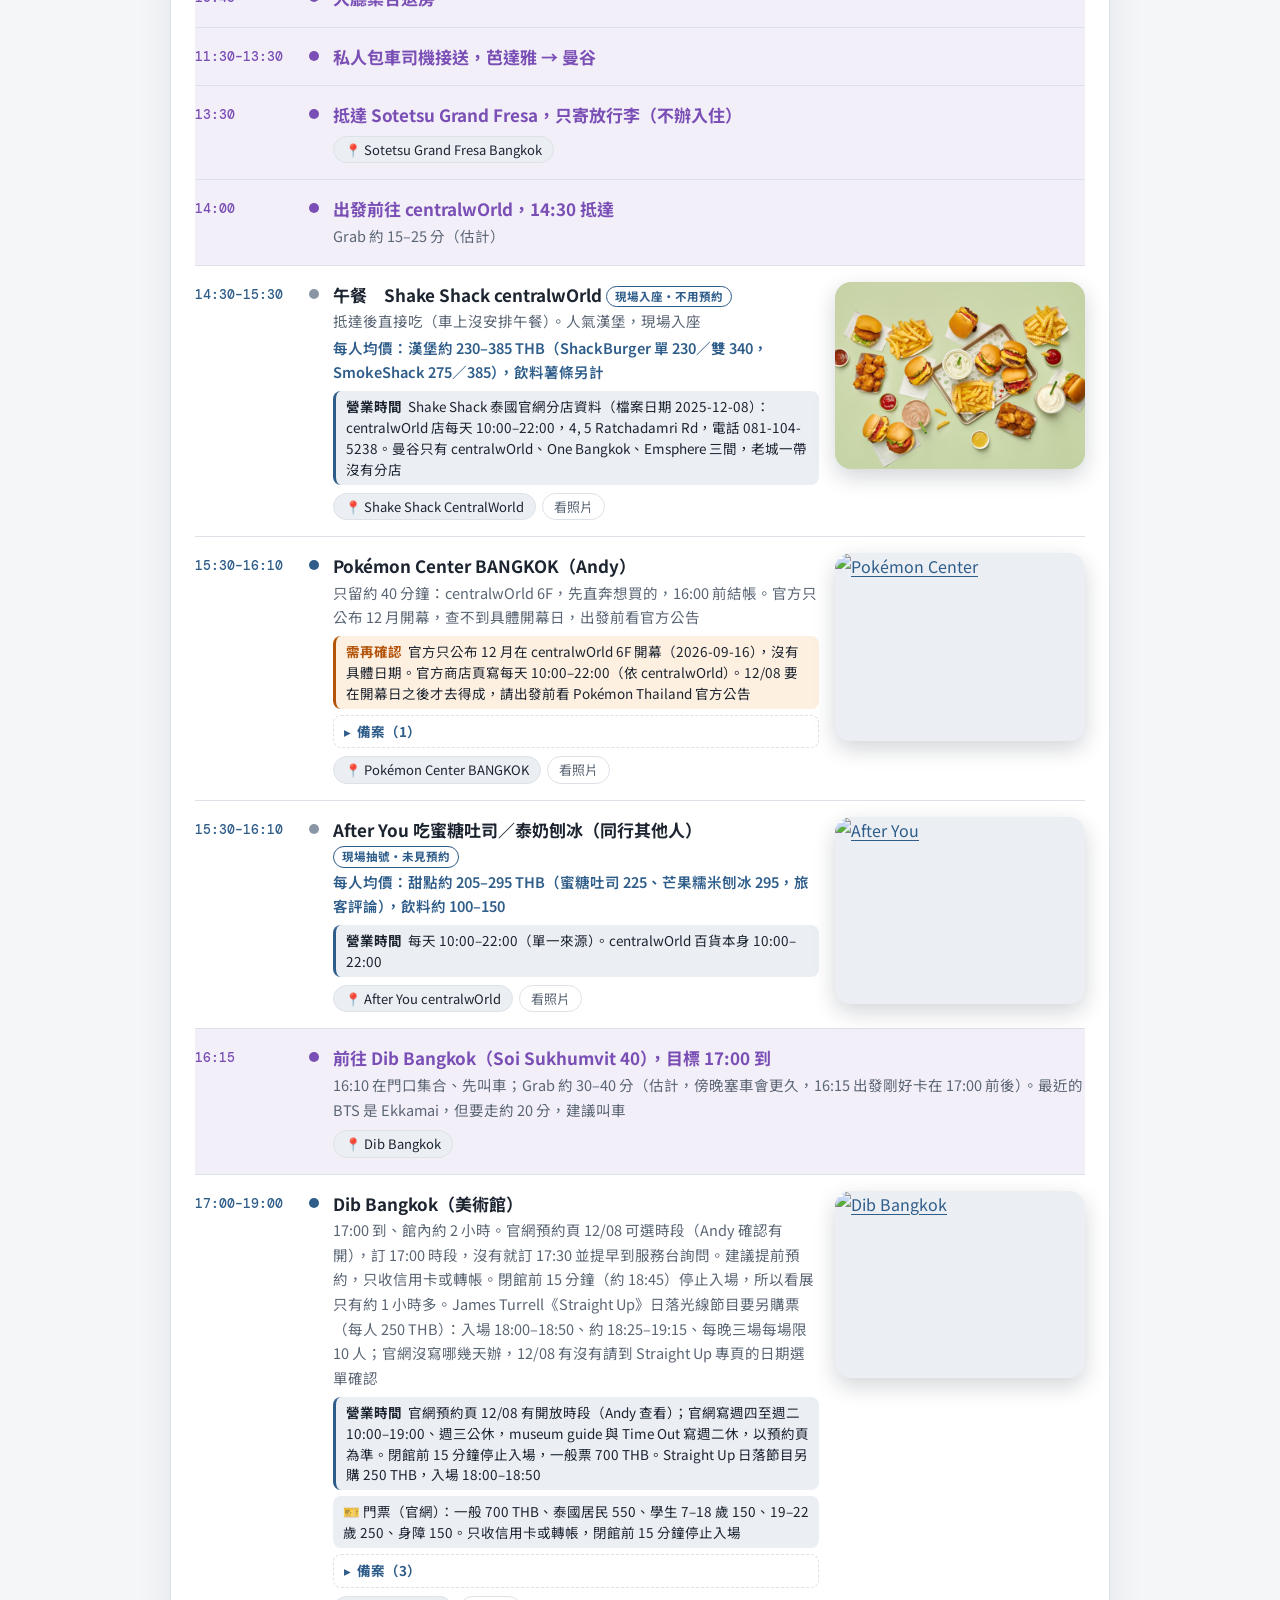
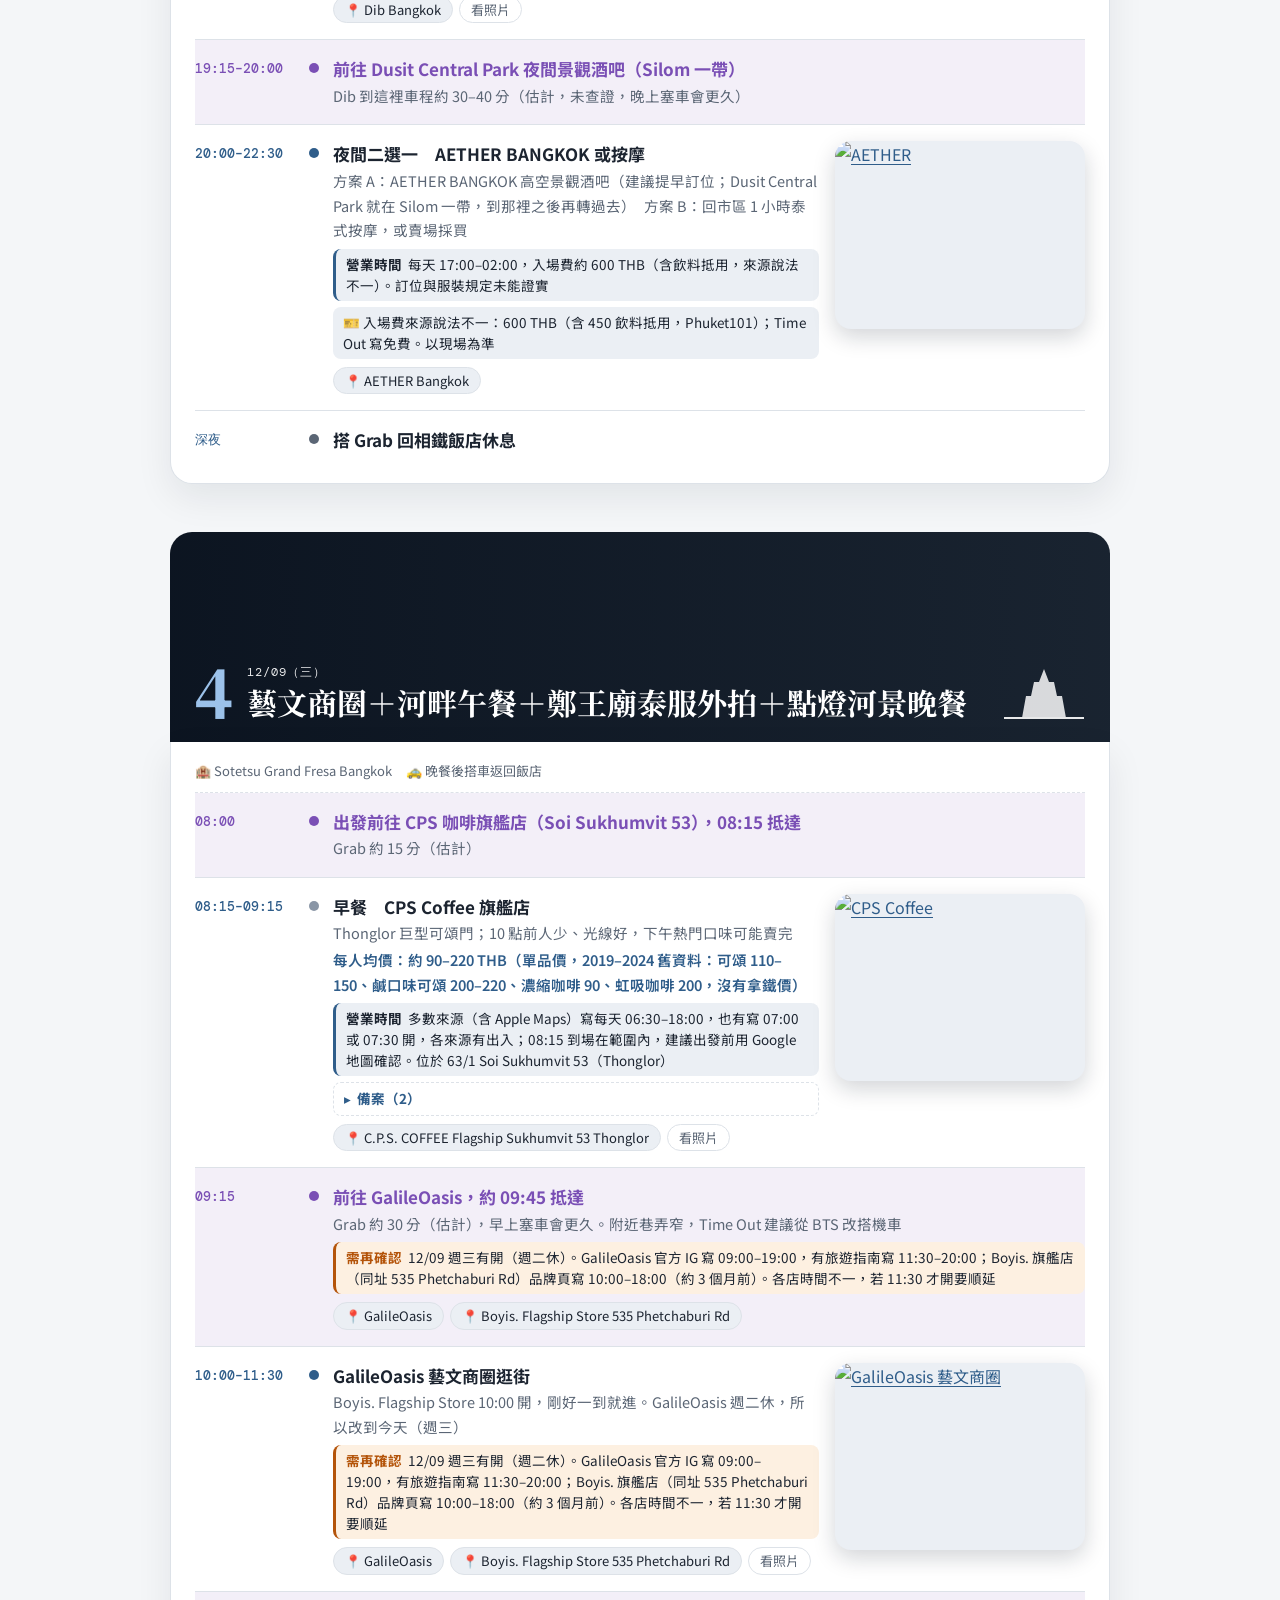
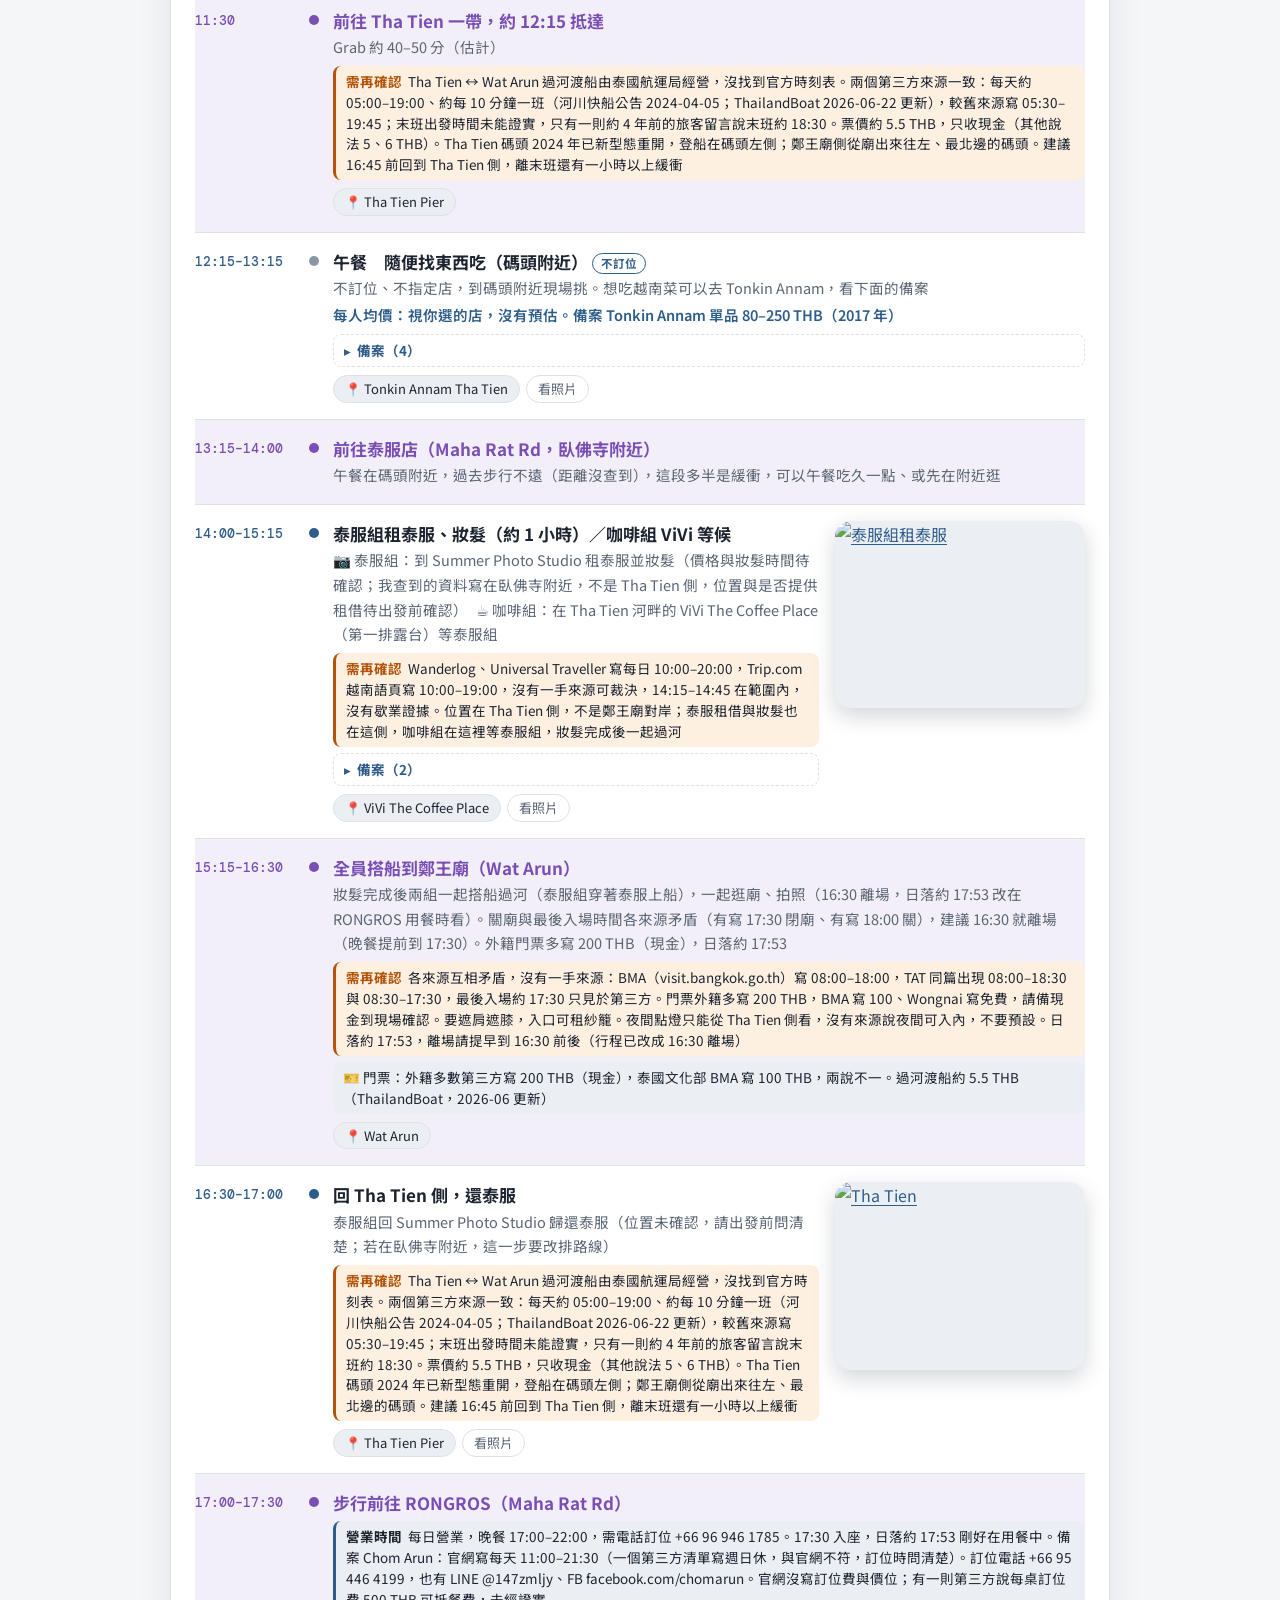
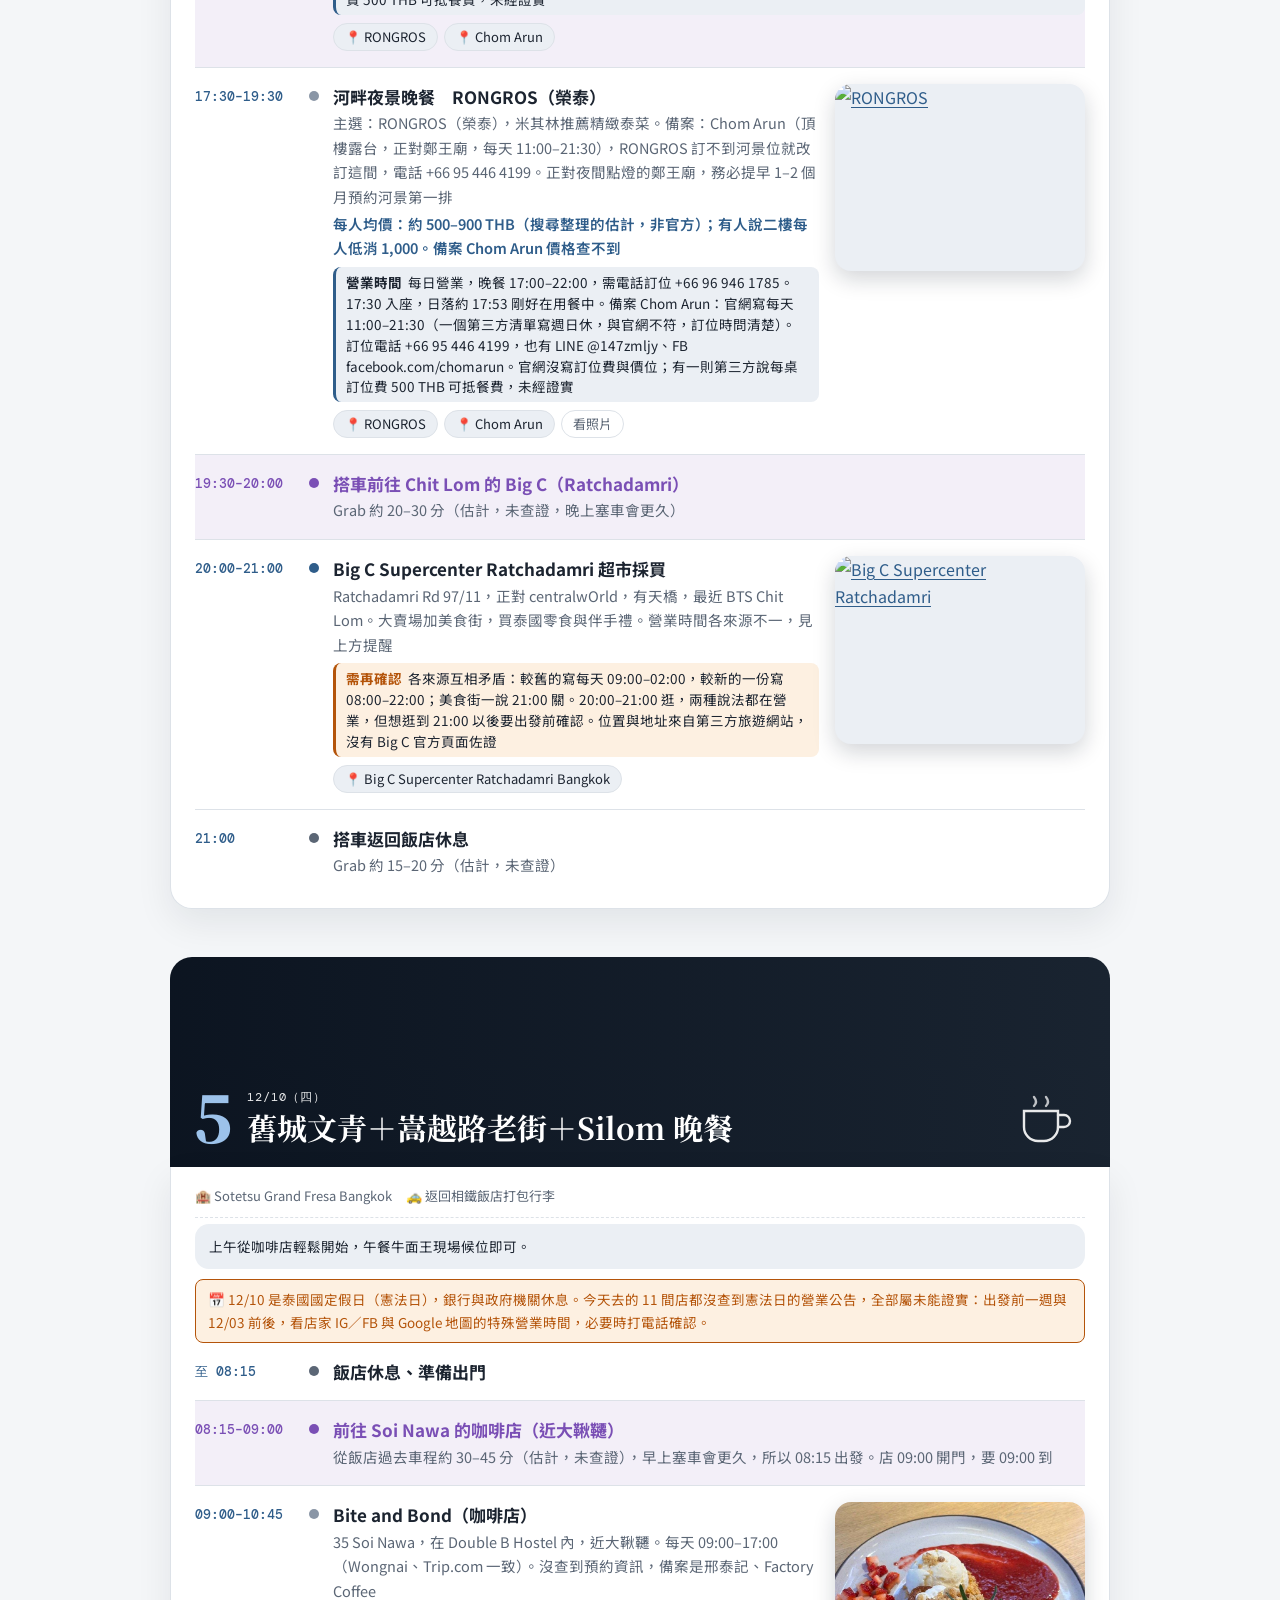
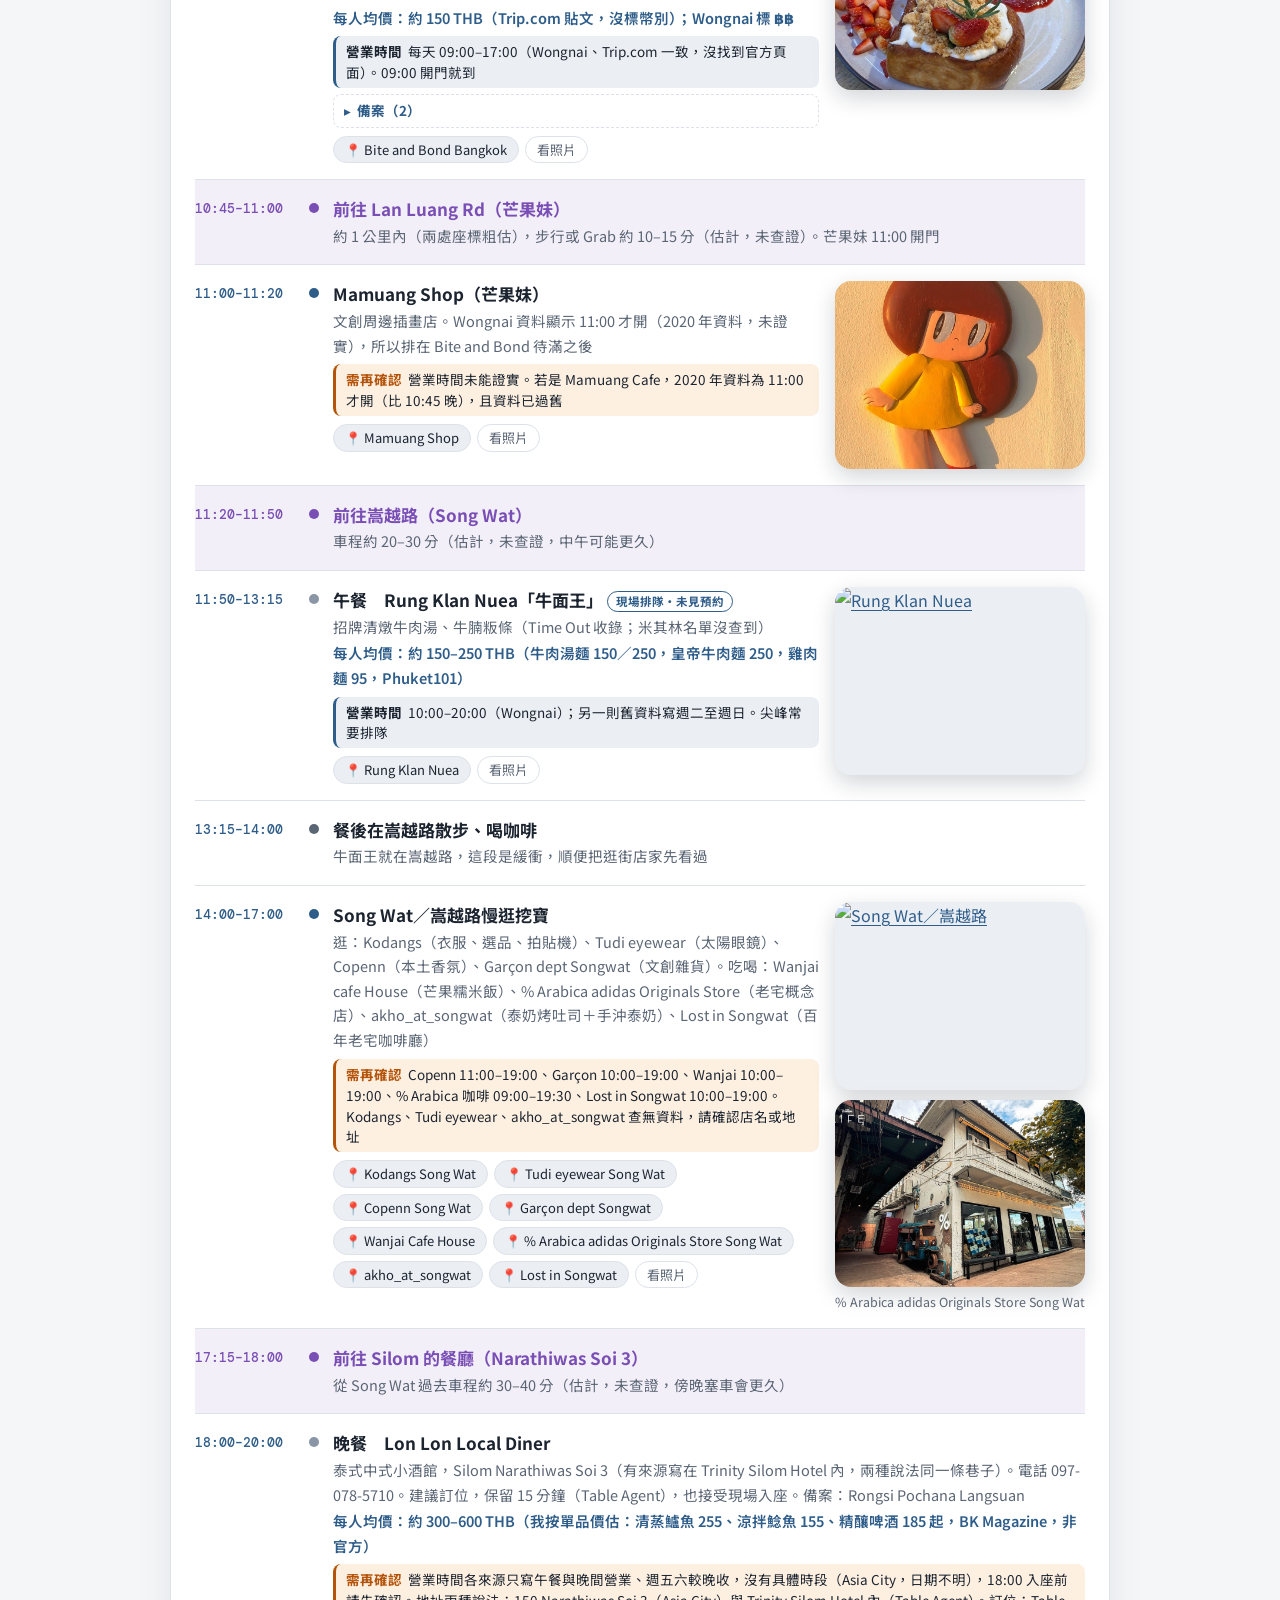
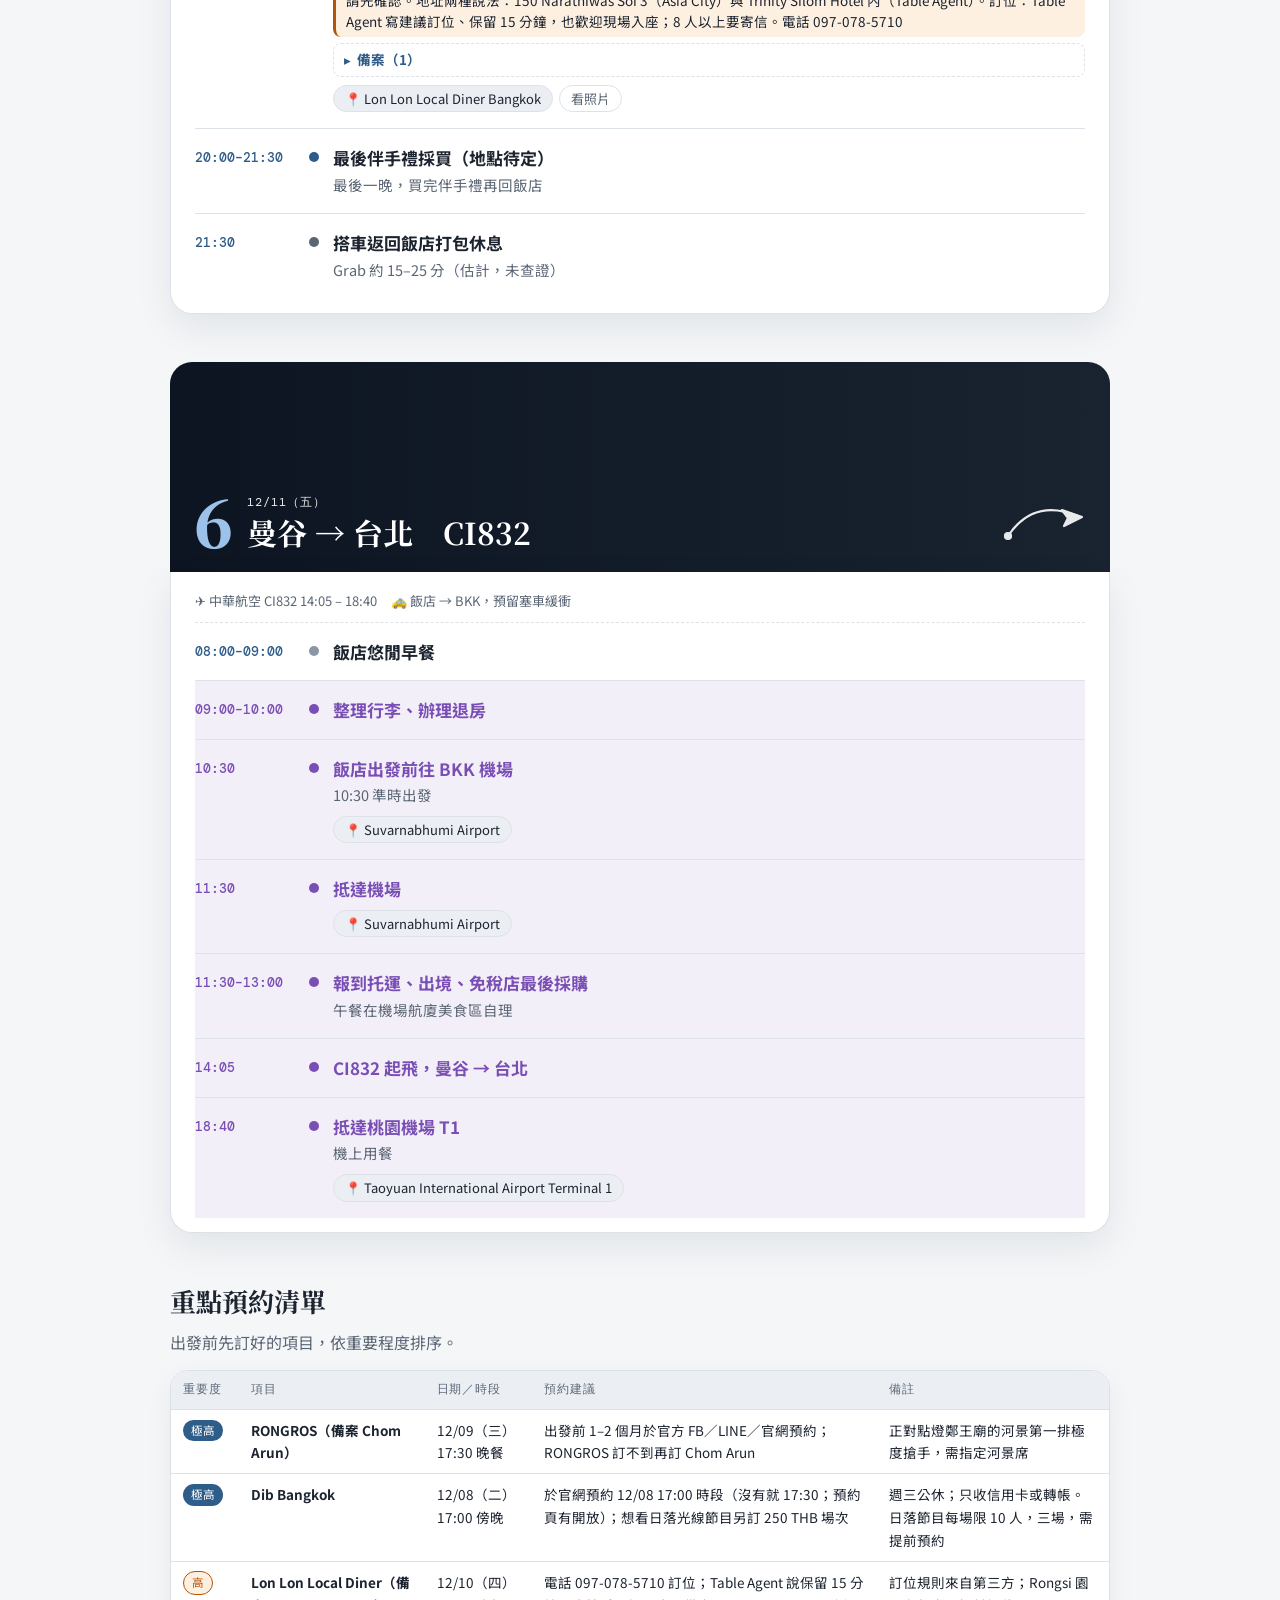
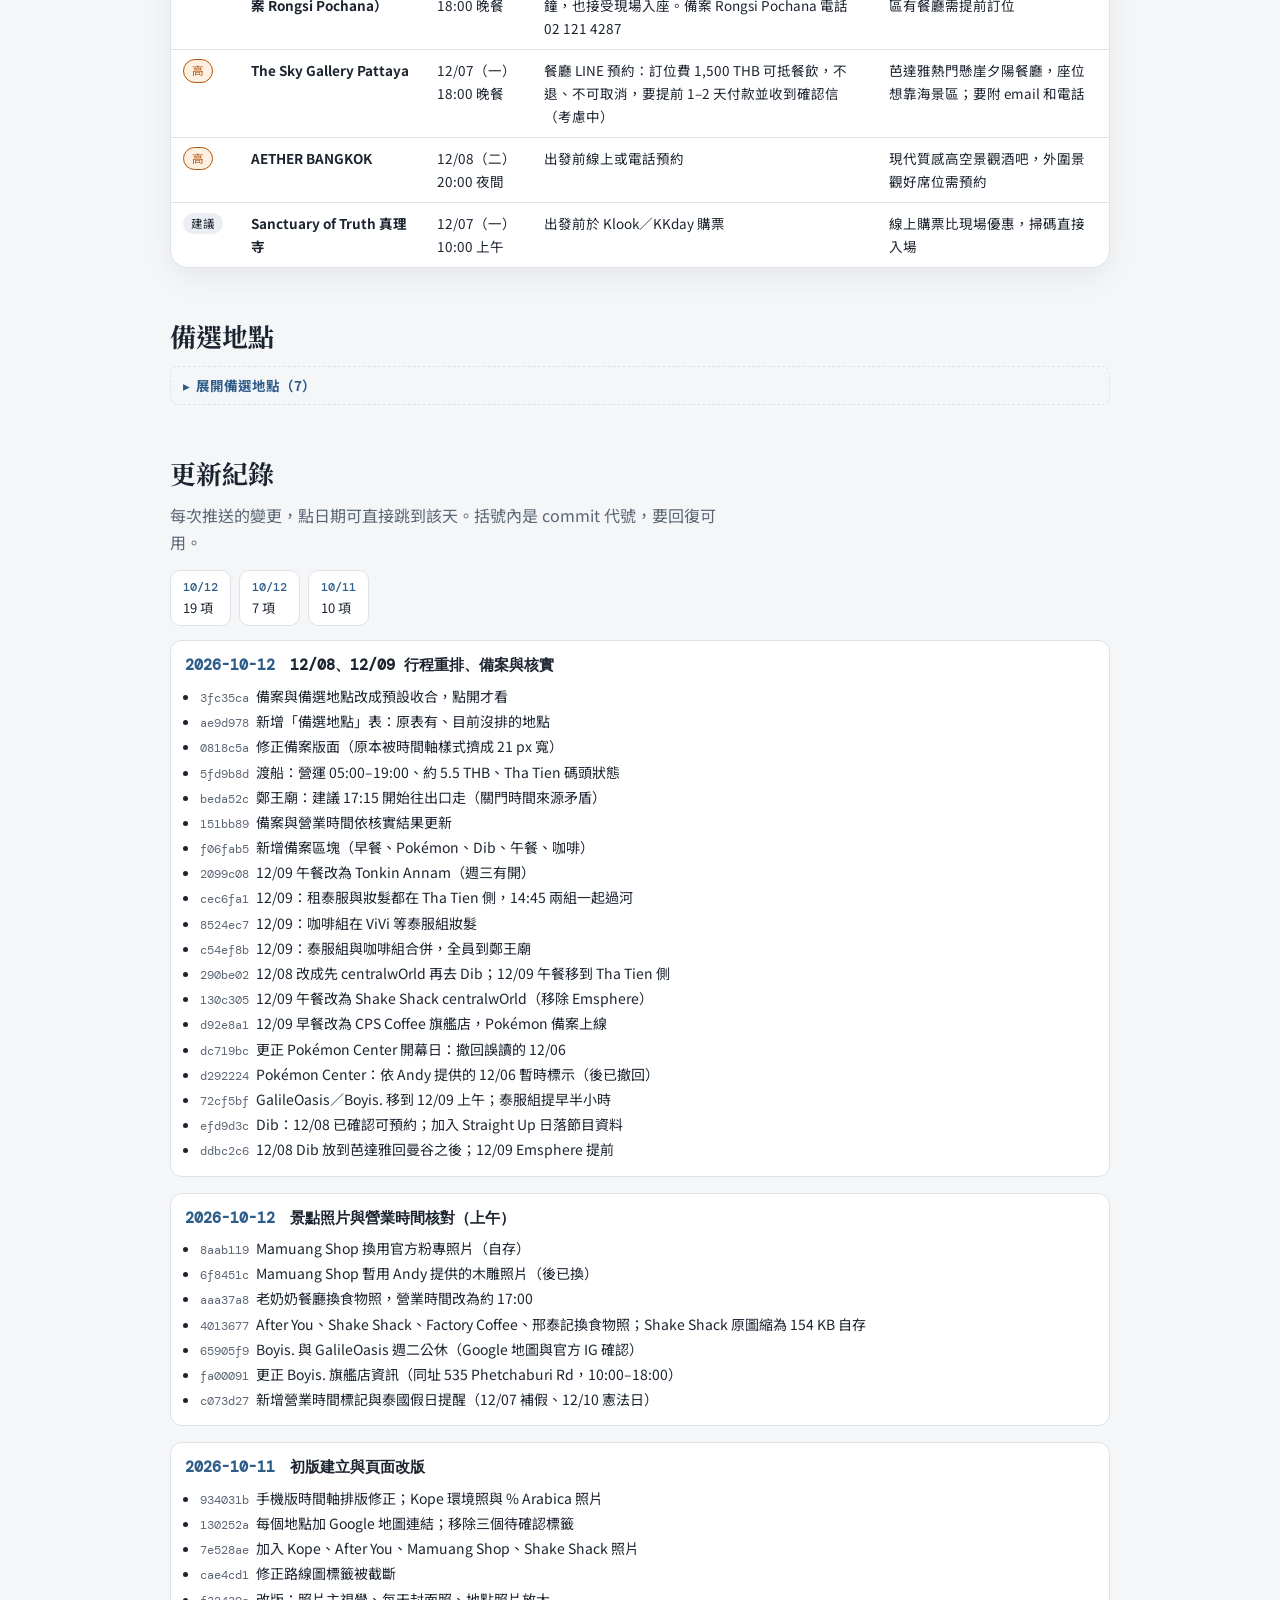
==== commit d93fdbc1: "行程檢查後續：12/07 補各段車程、12/09 泰服店移動改名、12/10 補空檔與回飯店；待辦加 Ana Anan 提早入住 Co-Authored-By: Claude Sonnet 5.5 <" ====
--- a/index.html
+++ b/index.html
@@ -273,10 +273,14 @@
  items:[
  ['01:35','BKK 入境','move'],
  ['約 05:00','抵達 Ana Anan，只寄放行李','rest','05:00–07:30 大廳梳洗休息','https://maps.app.goo.gl/1i1jdgLEXYYXLCcV9'],
+ ['07:30–08:00','前往海景早餐店','move','從 Ana Anan 過去，座標粗估約 9 公里，車程約 20–25 分（估計，未查證）'],
  ['08:00–09:30','早餐　The Lunar Beach House','eat','芭達雅人氣海景懸崖景觀早餐，免預約','https://maps.app.goo.gl/mTxG9kVrgKu2MLKN9'],
+ ['09:30–10:00','前往木雕寺（芭達雅北邊）','move','座標粗估約 7 公里，車程約 20–30 分（估計，未查證）'],
  ['10:00–11:30','Sanctuary of Truth 真理寺','go','全木雕建築藝術古蹟。建議先在 Klook／KKday 購票'],
- ['12:00–13:30','午餐　Khanom Sen Khun Ya「老奶奶餐廳」','eat','在地人氣泰式米線、特色炸雞，現場入座'],
- ['13:30–15:00','咖啡廳小憩　Nitan Coffee’s Tale（或 VANVELA）','eat','二選一：1. Nitan Coffee’s Tale Pattaya　2. VANVELA cafe & space','https://maps.app.goo.gl/BCwpR2YKUNrjA8dF9'],
+ ['11:30–12:00','前往午餐店','move','老奶奶餐廳的位置還沒查到，車程未知，先留 30 分鐘'],
+ ['12:00–13:15','午餐　Khanom Sen Khun Ya「老奶奶餐廳」','eat','在地人氣泰式米線、特色炸雞，現場入座'],
+ ['13:15–13:45','前往咖啡店','move','Nitan Na Jomtien 離 Ana Anan 約 1 公里，從午餐店過去的車程未知，先留 30 分鐘（VANVELA 在更北邊約 15 公里，要去的話要多留時間）'],
+ ['13:45–15:00','咖啡廳小憩　Nitan Coffee’s Tale（或 VANVELA）','eat','二選一：1. Nitan Coffee’s Tale Pattaya　2. VANVELA cafe & space','https://maps.app.goo.gl/BCwpR2YKUNrjA8dF9'],
  ['15:00–17:30','Ana Anan 飯店自由活動','rest','按摩、海灘拍照或睡覺'],
  ['17:30','集合叫車去餐廳','move'],
  ['18:00–20:00','晚餐　The Sky Gallery','eat','懸崖夕陽海景餐廳。備選：The Oxygen Beachfront Oasis／Fish Club。強烈建議提前預約夕陽海景第一排'],
@@ -307,7 +311,7 @@
  ['10:00–11:30','GalileOasis 藝文商圈逛街','go','Boyis. Flagship Store 10:00 開，剛好一到就進。GalileOasis 週二休，所以改到今天（週三）'],
  ['11:30','前往 Tha Tien 一帶，約 12:15 抵達','move','Grab 約 40–50 分（估計）'],
  ['12:15–13:15','午餐　隨便找東西吃（碼頭附近）','eat','不訂位、不指定店，到碼頭附近現場挑。想吃越南菜可以去 Tonkin Annam，看下面的備案'],
- ['13:15–14:00','前往 Tha Tien 碼頭（Wat Pho 旁）','move','步行距離我沒查到來源，請預留時間'],
+ ['13:15–14:00','前往泰服店（Maha Rat Rd，臥佛寺附近）','move','午餐在碼頭附近，過去步行不遠（距離沒查到），這段多半是緩衝，可以午餐吃久一點、或先在附近逛'],
  ['14:00–15:15','泰服組租泰服、妝髮（約 1 小時）／咖啡組 ViVi 等候','go','📷 泰服組：到 Summer Photo Studio 租泰服並妝髮（價格與妝髮時間待確認；我查到的資料寫在臥佛寺附近，不是 Tha Tien 側，位置與是否提供租借待出發前確認）　☕ 咖啡組：在 Tha Tien 河畔的 ViVi The Coffee Place（第一排露台）等泰服組'],
  ['15:15–16:30','全員搭船到鄭王廟（Wat Arun）','move','妝髮完成後兩組一起搭船過河（泰服組穿著泰服上船），一起逛廟、拍照（16:30 離場，日落約 17:53 改在 RONGROS 用餐時看）。關廟與最後入場時間各來源矛盾（有寫 17:30 閉廟、有寫 18:00 關），建議 16:30 就離場（晚餐提前到 17:30）。外籍門票多寫 200 THB（現金），日落約 17:53'],
  ['16:30–17:00','回 Tha Tien 側，還泰服','go','泰服組回 Summer Photo Studio 歸還泰服（位置未確認，請出發前問清楚；若在臥佛寺附近，這一步要改排路線）'],
@@ -326,10 +330,12 @@
  ['11:00–11:20','Mamuang Shop（芒果妹）','go','文創周邊插畫店。Wongnai 資料顯示 11:00 才開（2020 年資料，未證實），所以排在 Bite and Bond 待滿之後'],
  ['11:20–11:50','前往嵩越路（Song Wat）','move','車程約 20–30 分（估計，未查證，中午可能更久）'],
  ['11:50–13:15','午餐　Rung Klan Nuea「牛面王」','eat','招牌清燉牛肉湯、牛腩粄條（Time Out 收錄；米其林名單沒查到）'],
+ ['13:15–14:00','餐後在嵩越路散步、喝咖啡','rest','牛面王就在嵩越路，這段是緩衝，順便把逛街店家先看過'],
  ['14:00–17:00','Song Wat／嵩越路慢逛挖寶','go','逛：Kodangs（衣服、選品、拍貼機）、Tudi eyewear（太陽眼鏡）、Copenn（本土香氛）、Garçon dept Songwat（文創雜貨）。吃喝：Wanjai cafe House（芒果糯米飯）、% Arabica adidas Originals Store（老宅概念店）、akho_at_songwat（泰奶烤吐司＋手沖泰奶）、Lost in Songwat（百年老宅咖啡廳）'],
  ['17:15–18:00','前往 Silom 的餐廳（Narathiwas Soi 3）','move','從 Song Wat 過去車程約 30–40 分（估計，未查證，傍晚塞車會更久）'],
  ['18:00–20:00','晚餐　Lon Lon Local Diner','eat','泰式中式小酒館，Silom Narathiwas Soi 3（有來源寫在 Trinity Silom Hotel 內，兩種說法同一條巷子）。電話 097-078-5710。建議訂位，保留 15 分鐘（Table Agent），也接受現場入座。備案：Rongsi Pochana Langsuan'],
- ['夜晚','最後伴手禮採買','go']]},
+ ['20:00–21:30','最後伴手禮採買（地點待定）','go','最後一晚，買完伴手禮再回飯店'],
+ ['21:30','搭車返回飯店打包休息','rest','Grab 約 15–25 分（估計，未查證）']]},
 {no:6,date:'12/11',wd:'五',title:'曼谷 → 台北　CI832',svg:'plane',stay:['✈ 中華航空 CI832 14:05 – 18:40','🚕 飯店 → BKK，預留塞車緩衝'],
  items:[
  ['08:00–09:00','飯店悠閒早餐','eat'],
@@ -495,6 +501,6 @@
 })();
 </script>
 
-<script src="tools.js?v=6"></script>
+<script src="tools.js?v=7"></script>
 </body>
 </html>
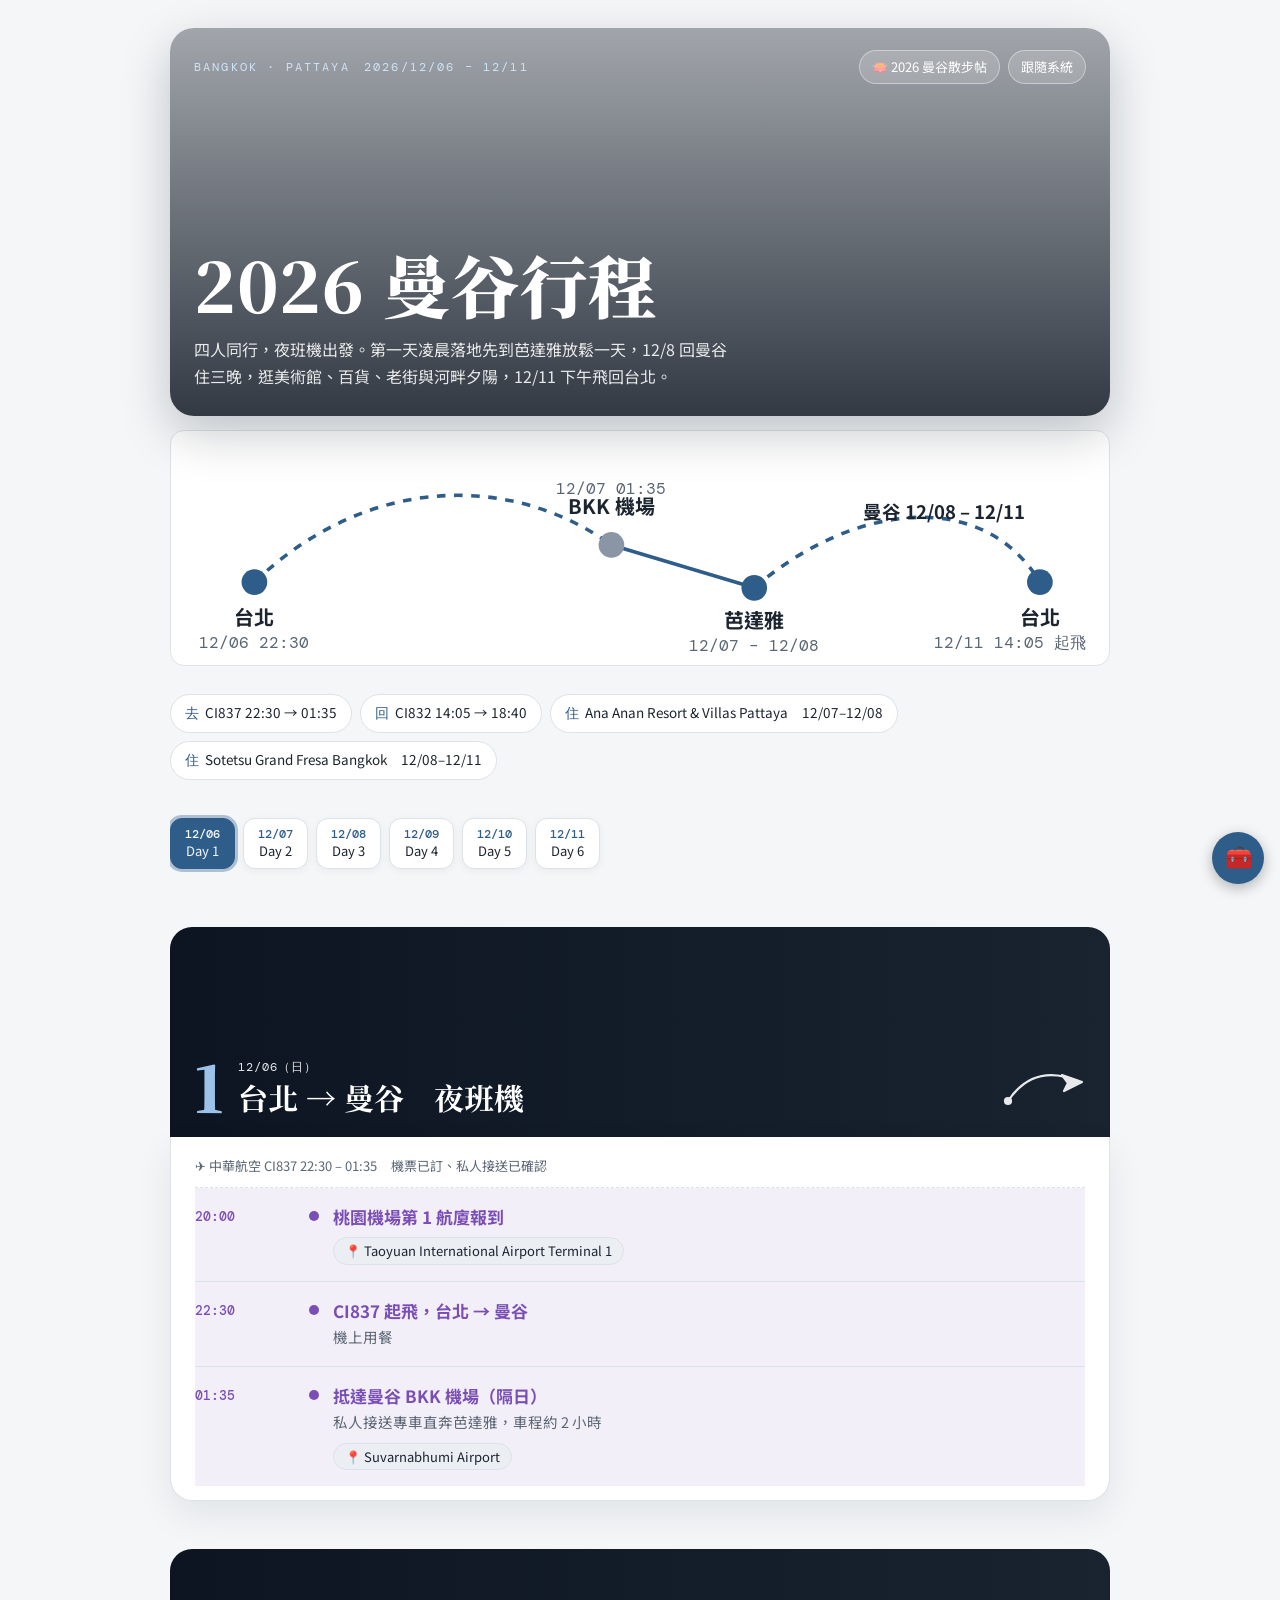
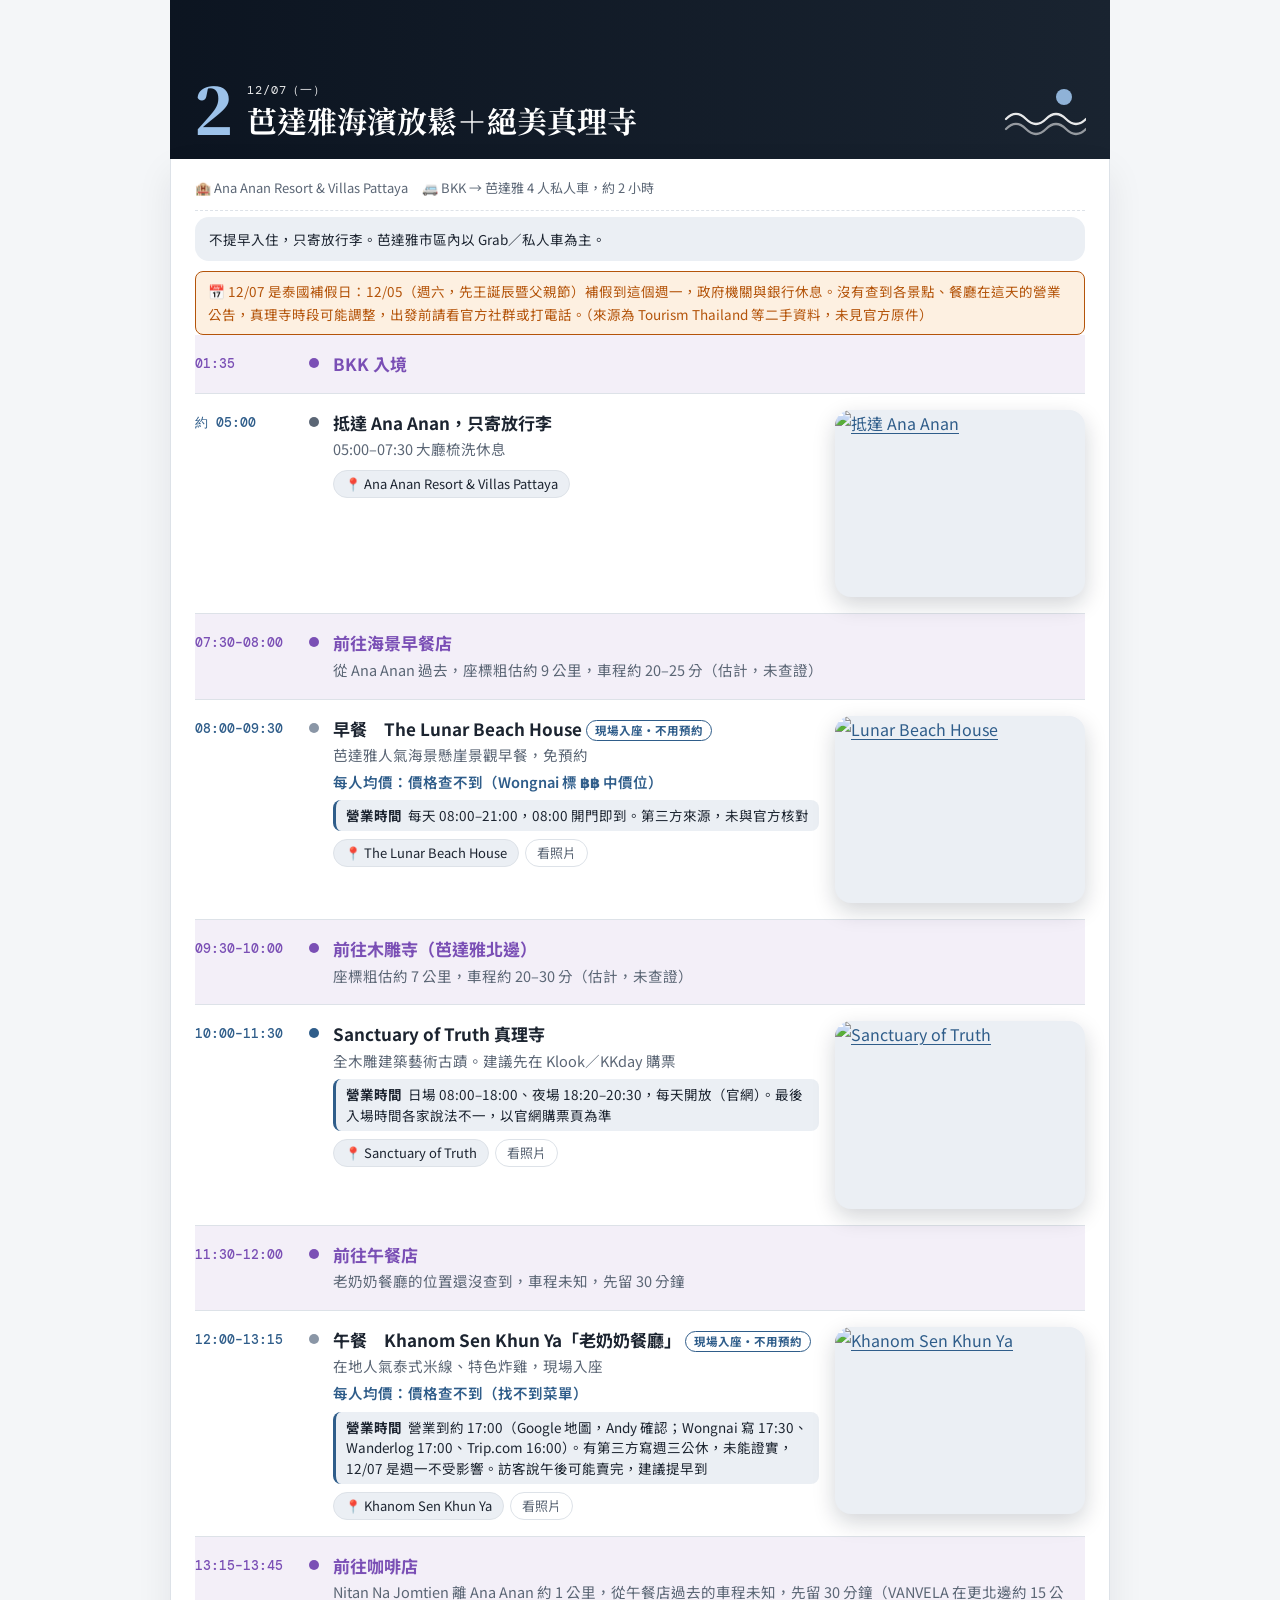
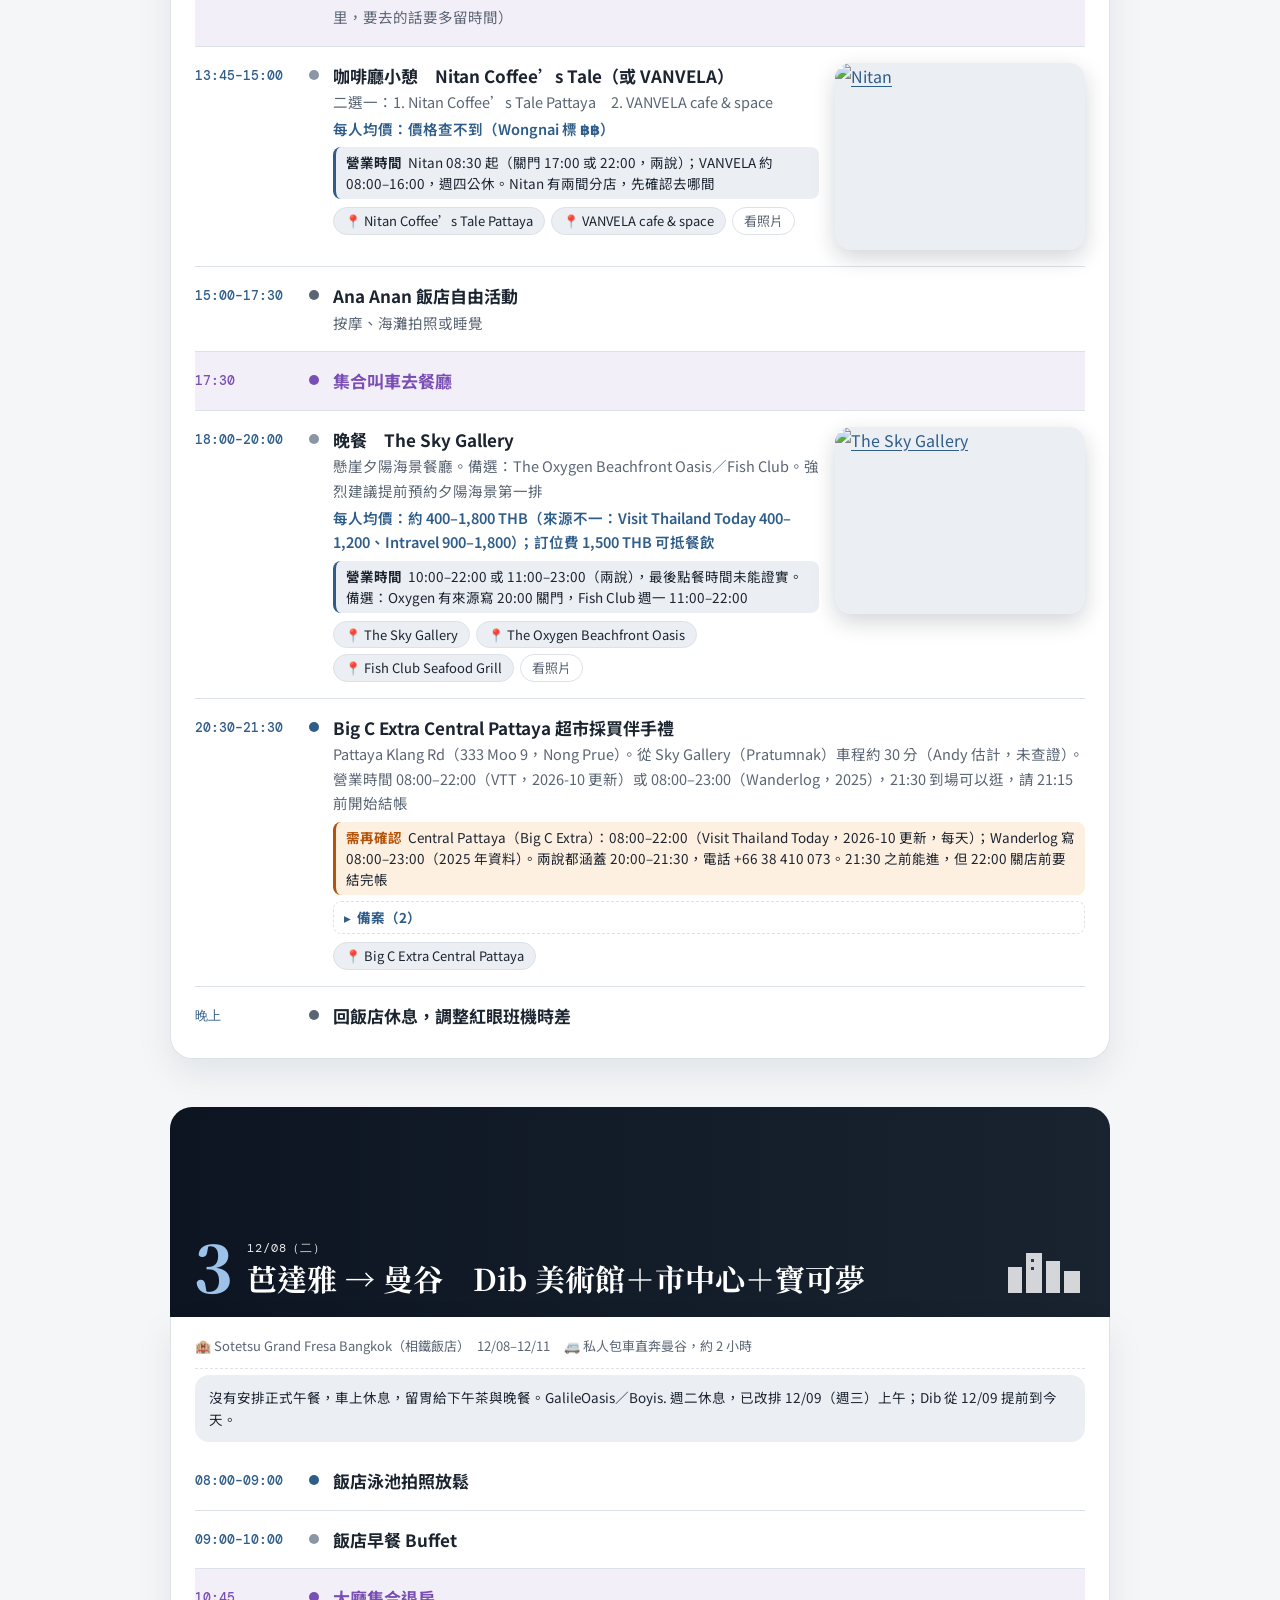
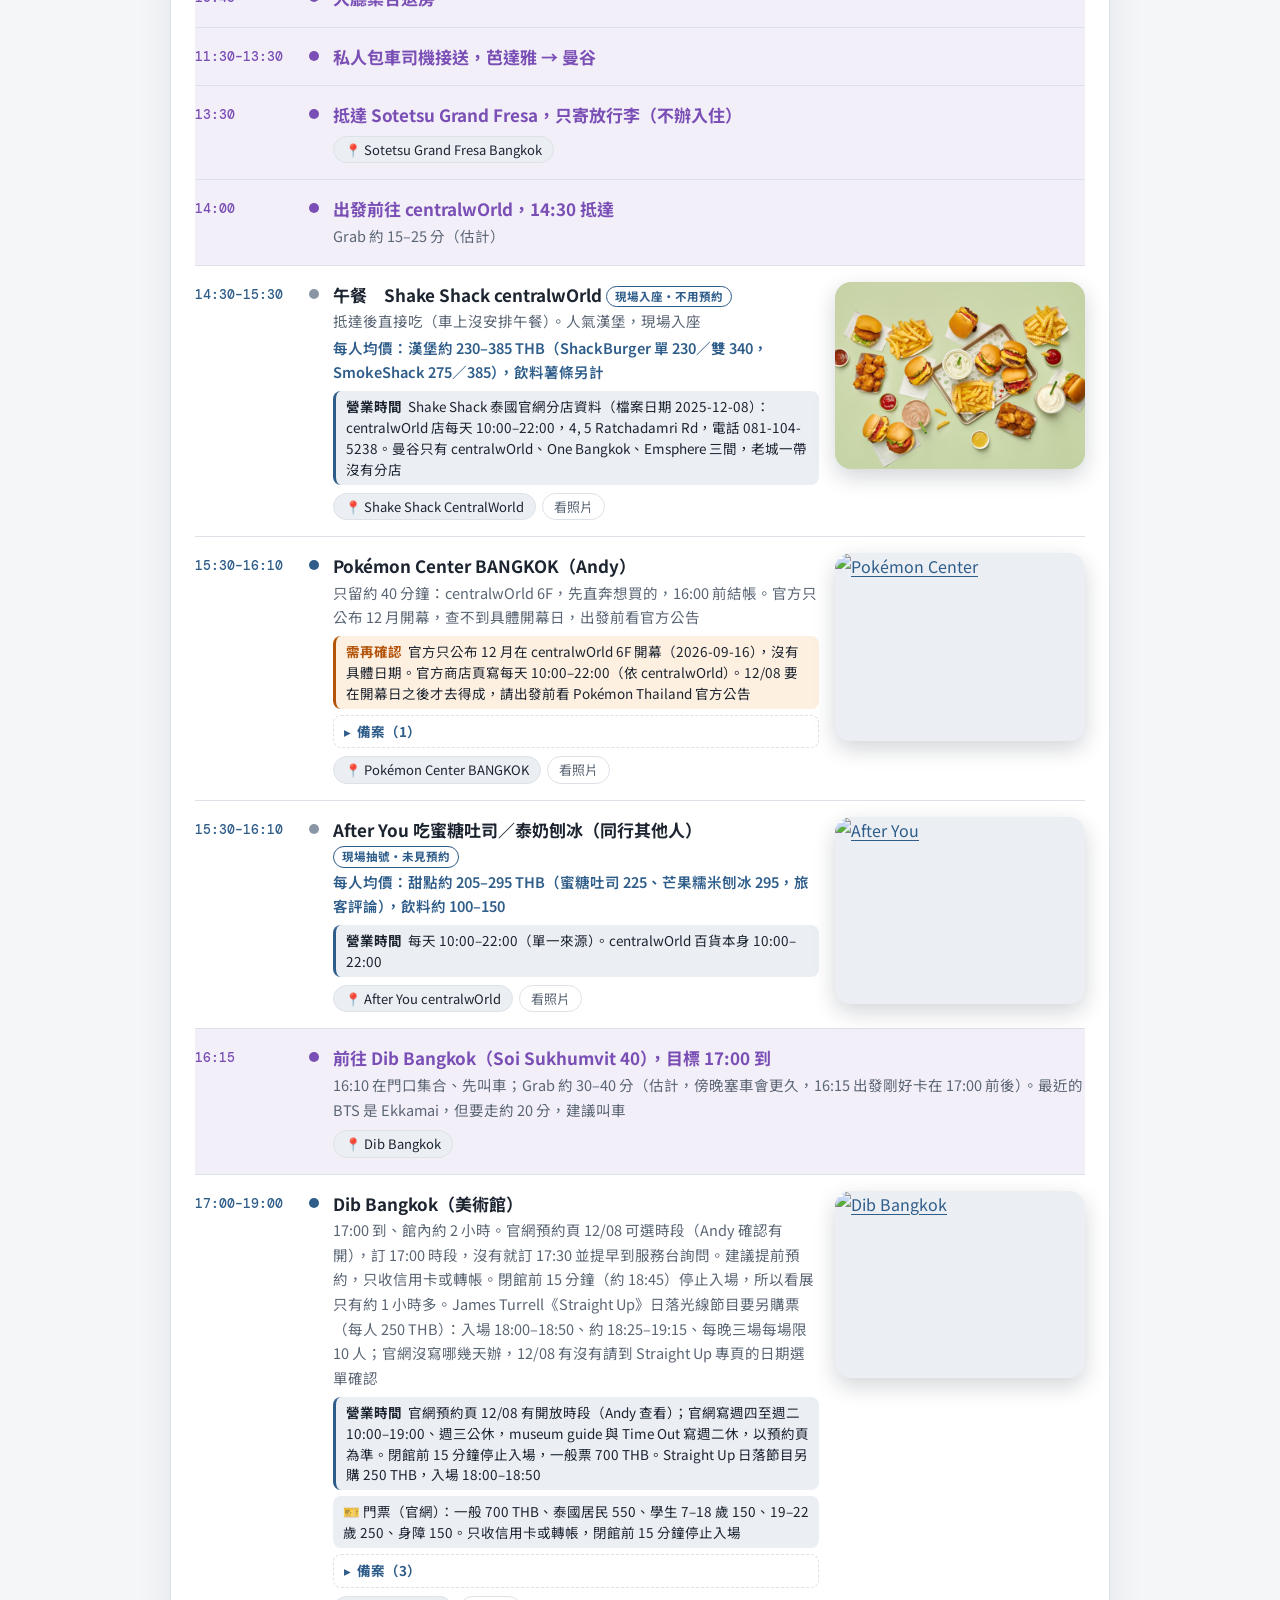
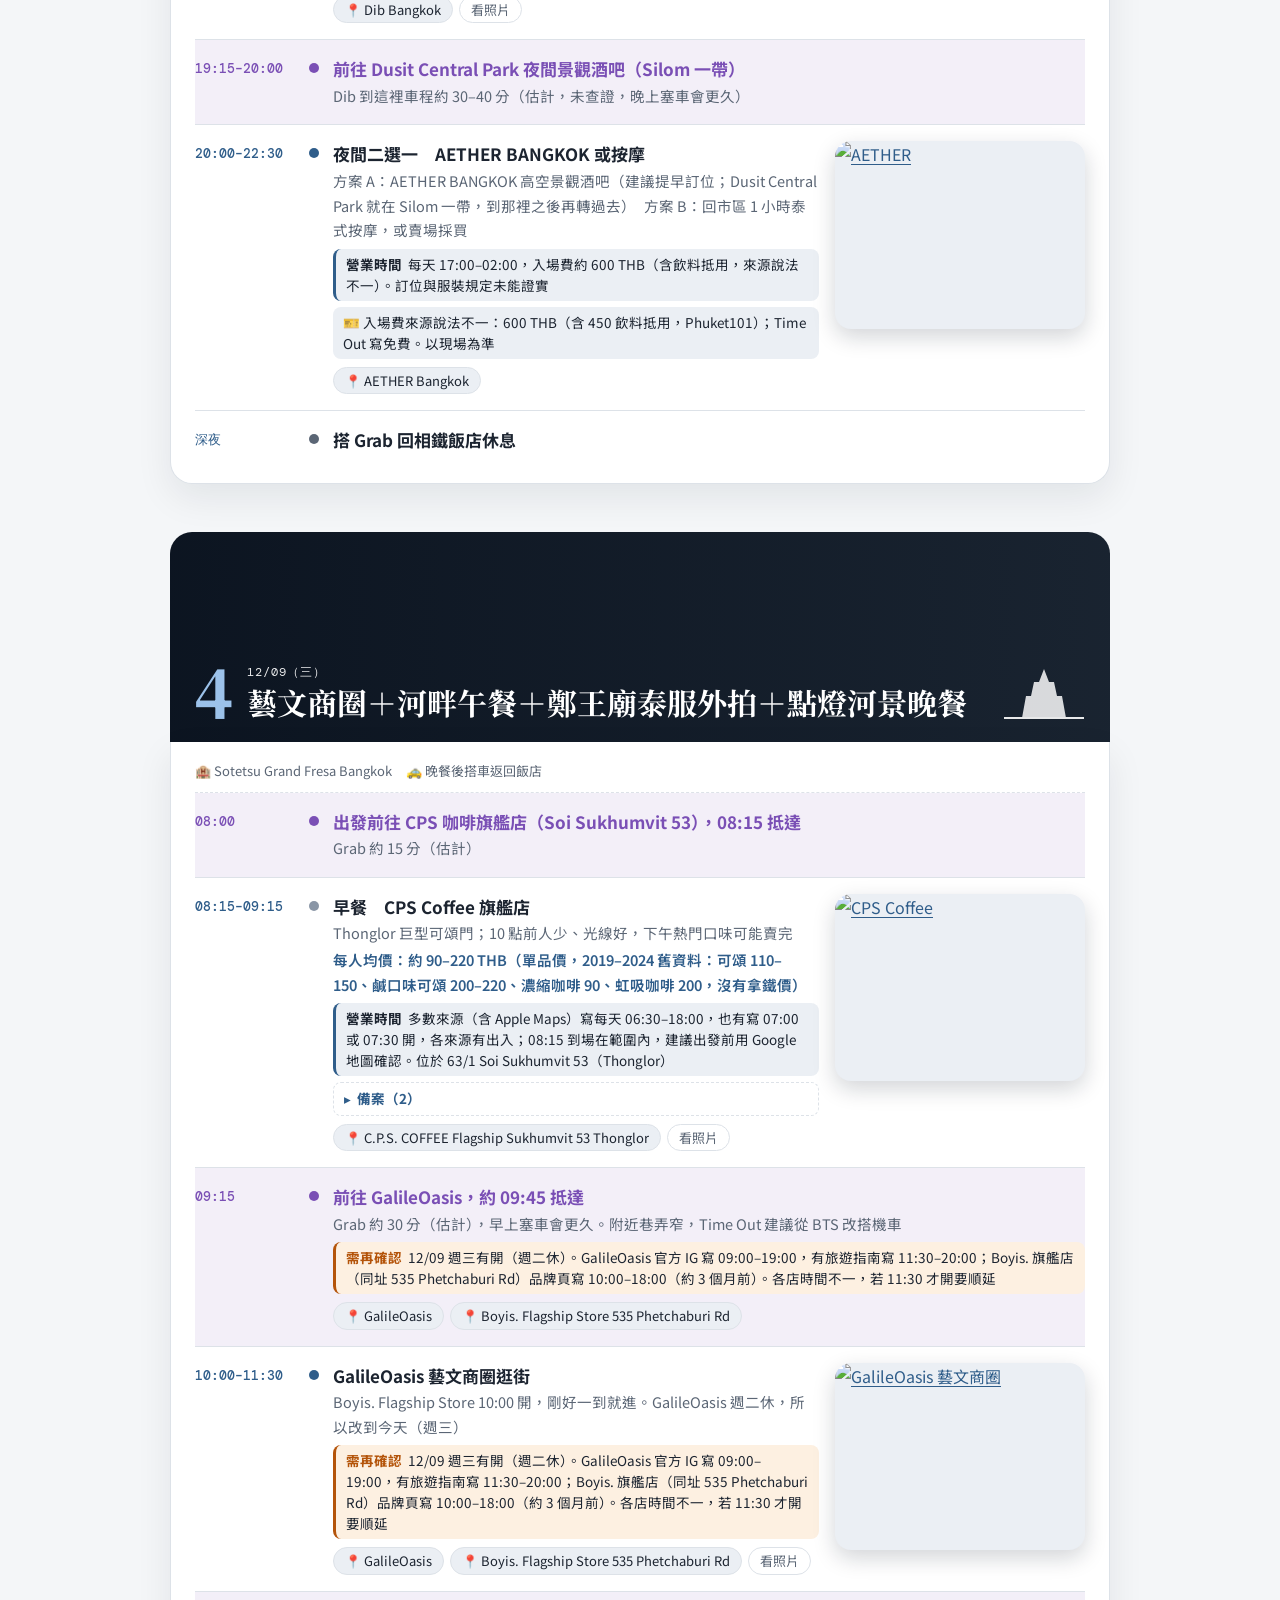
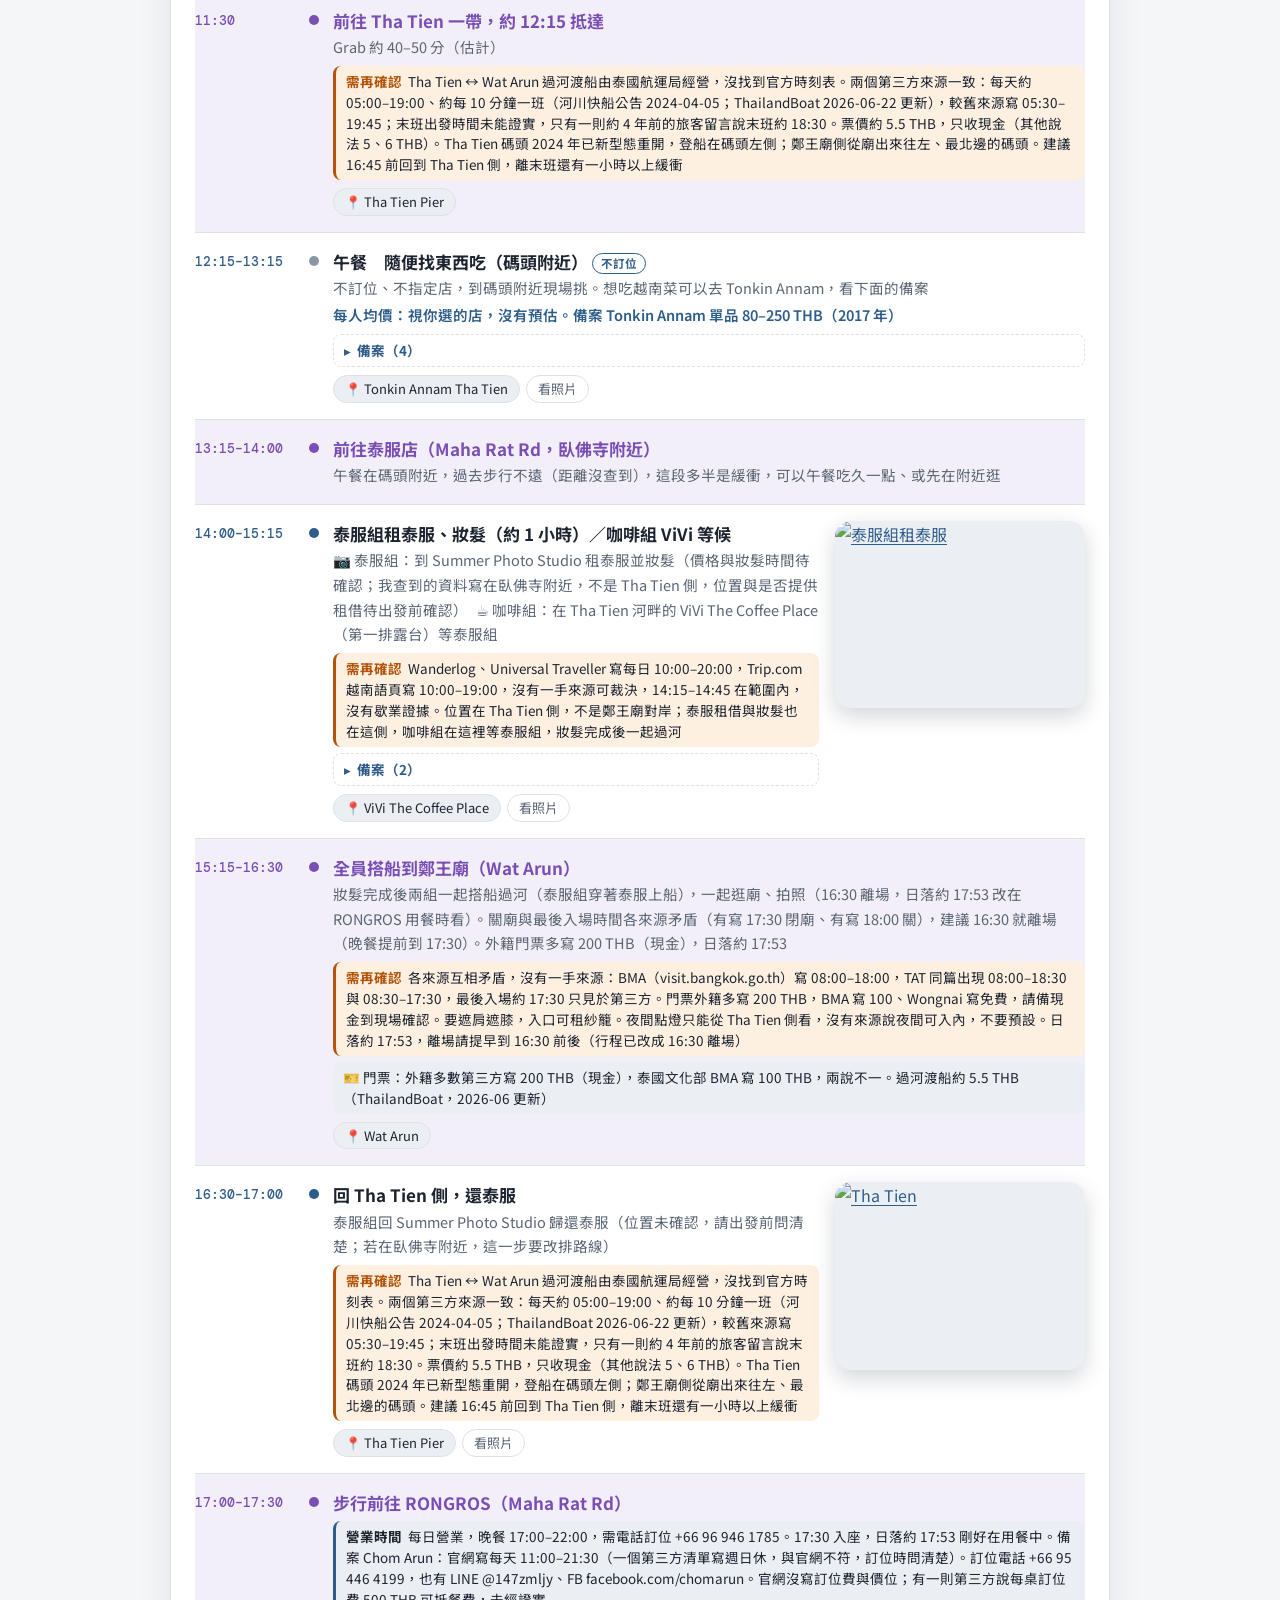
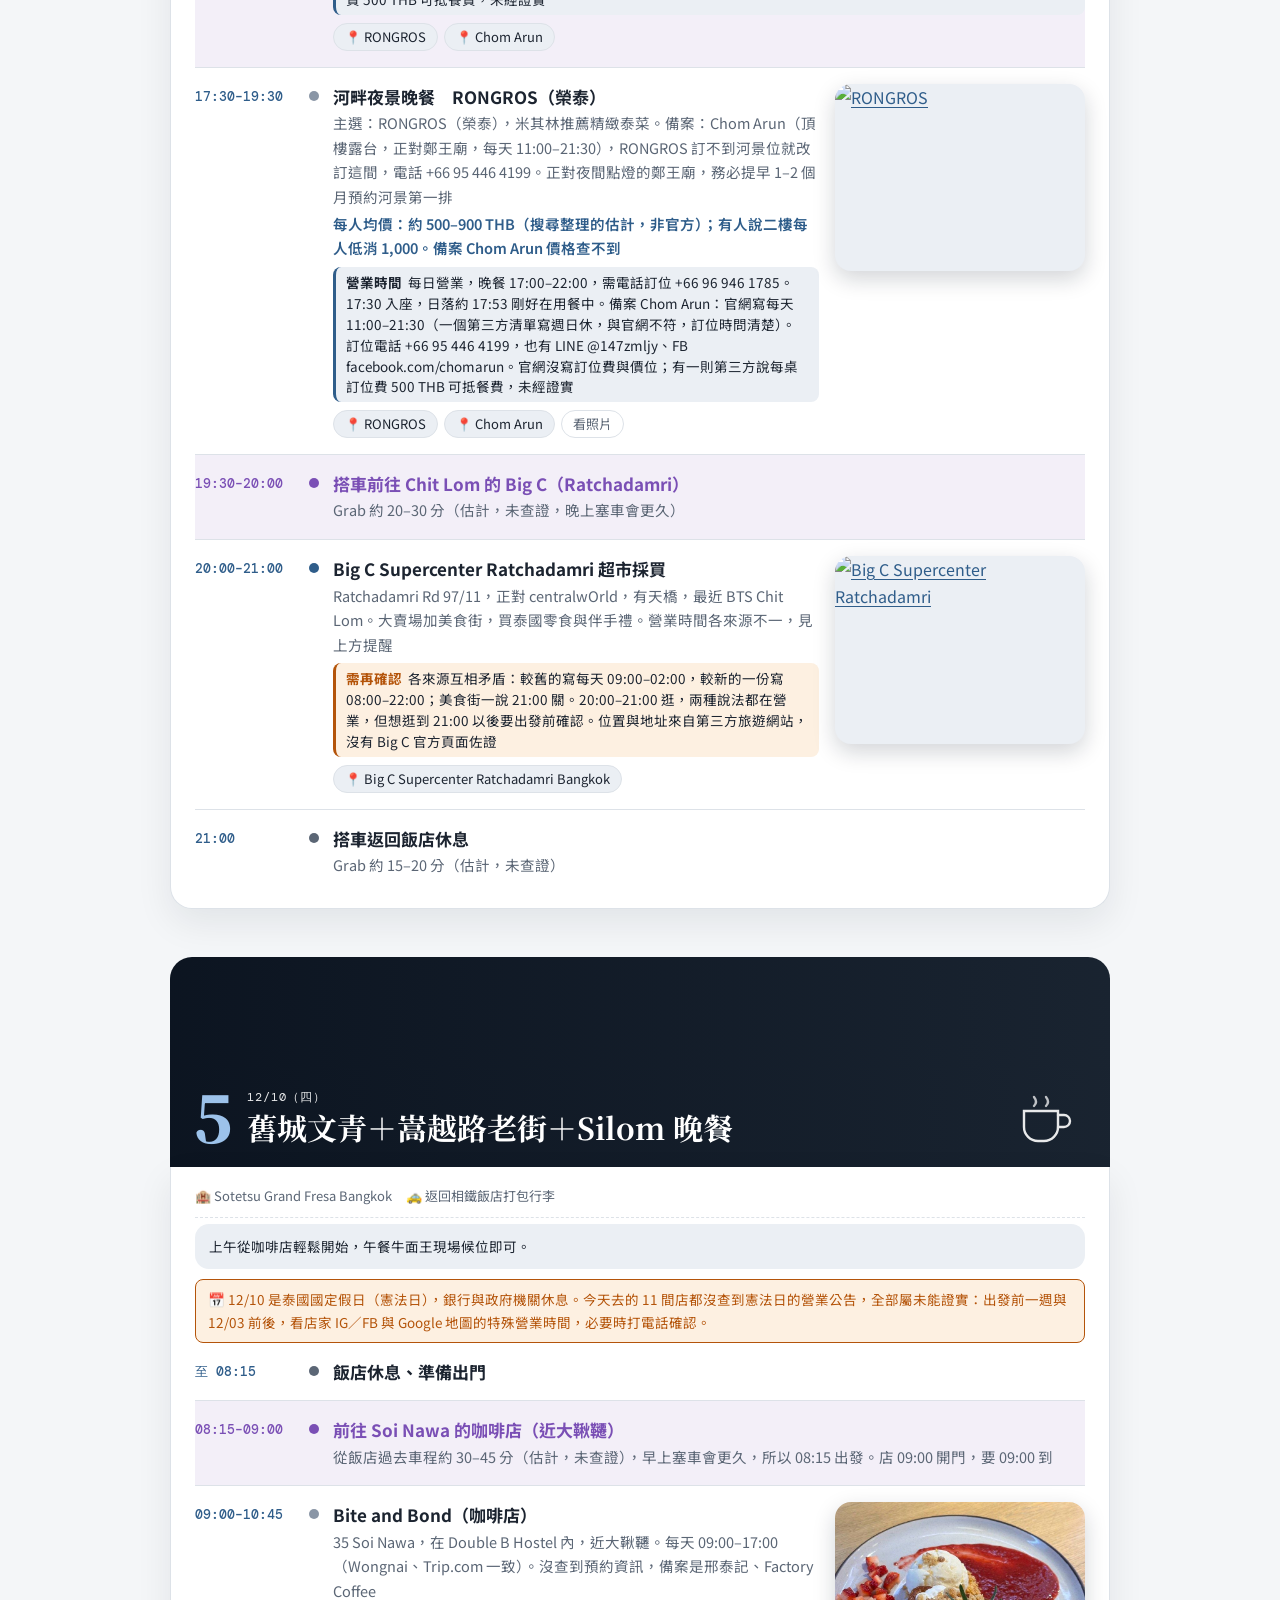
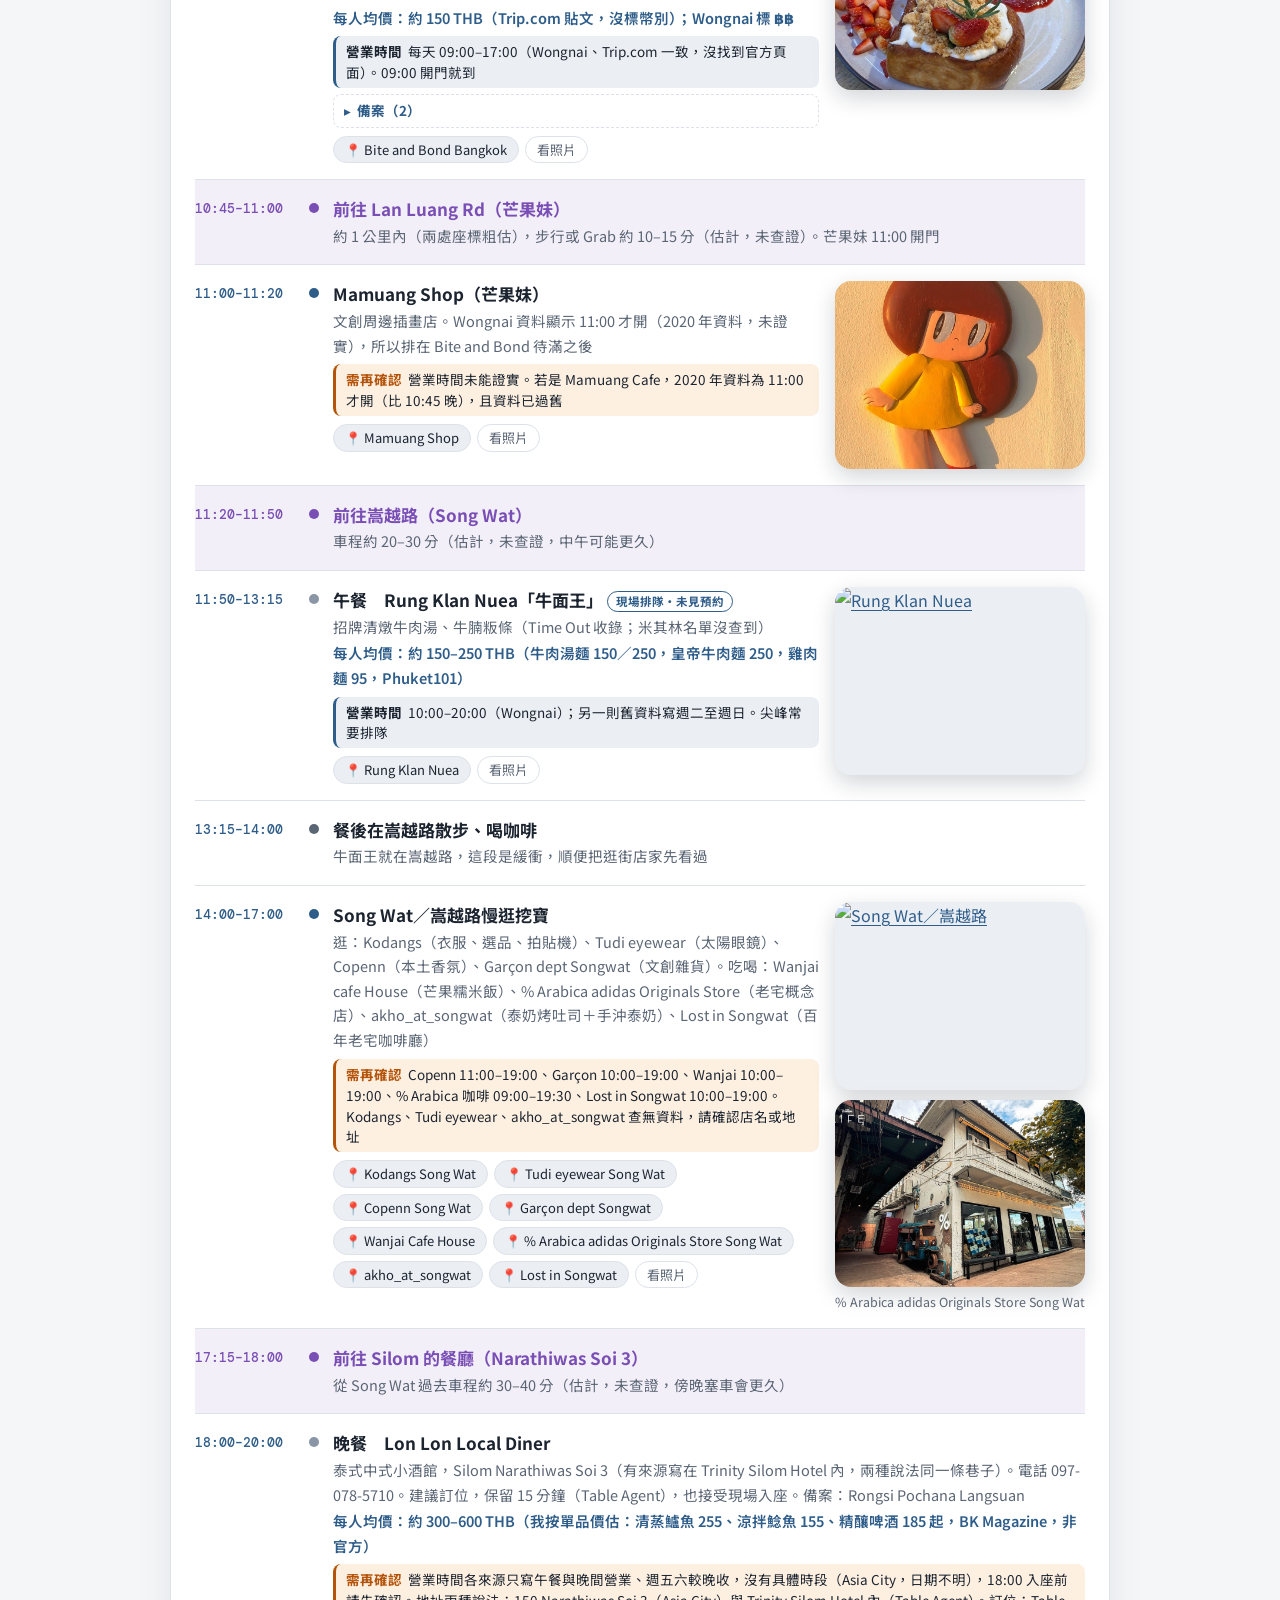
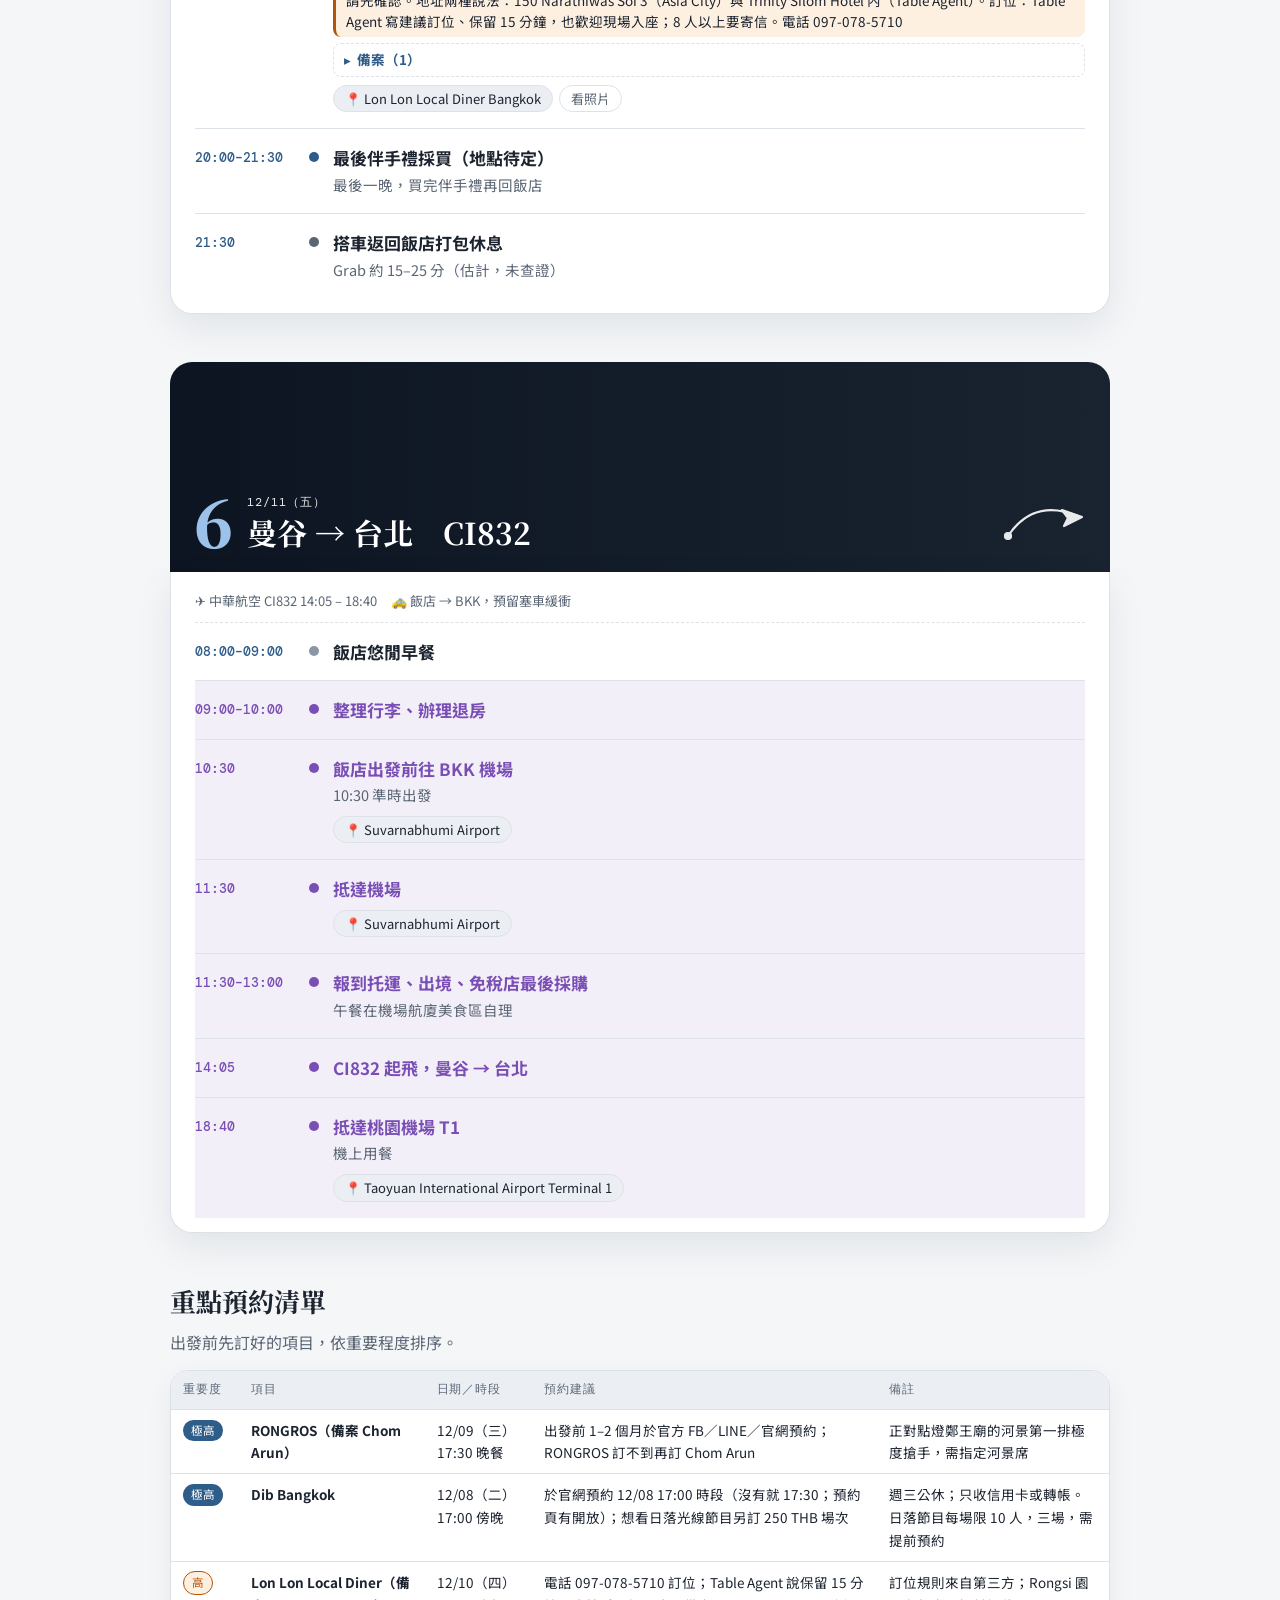
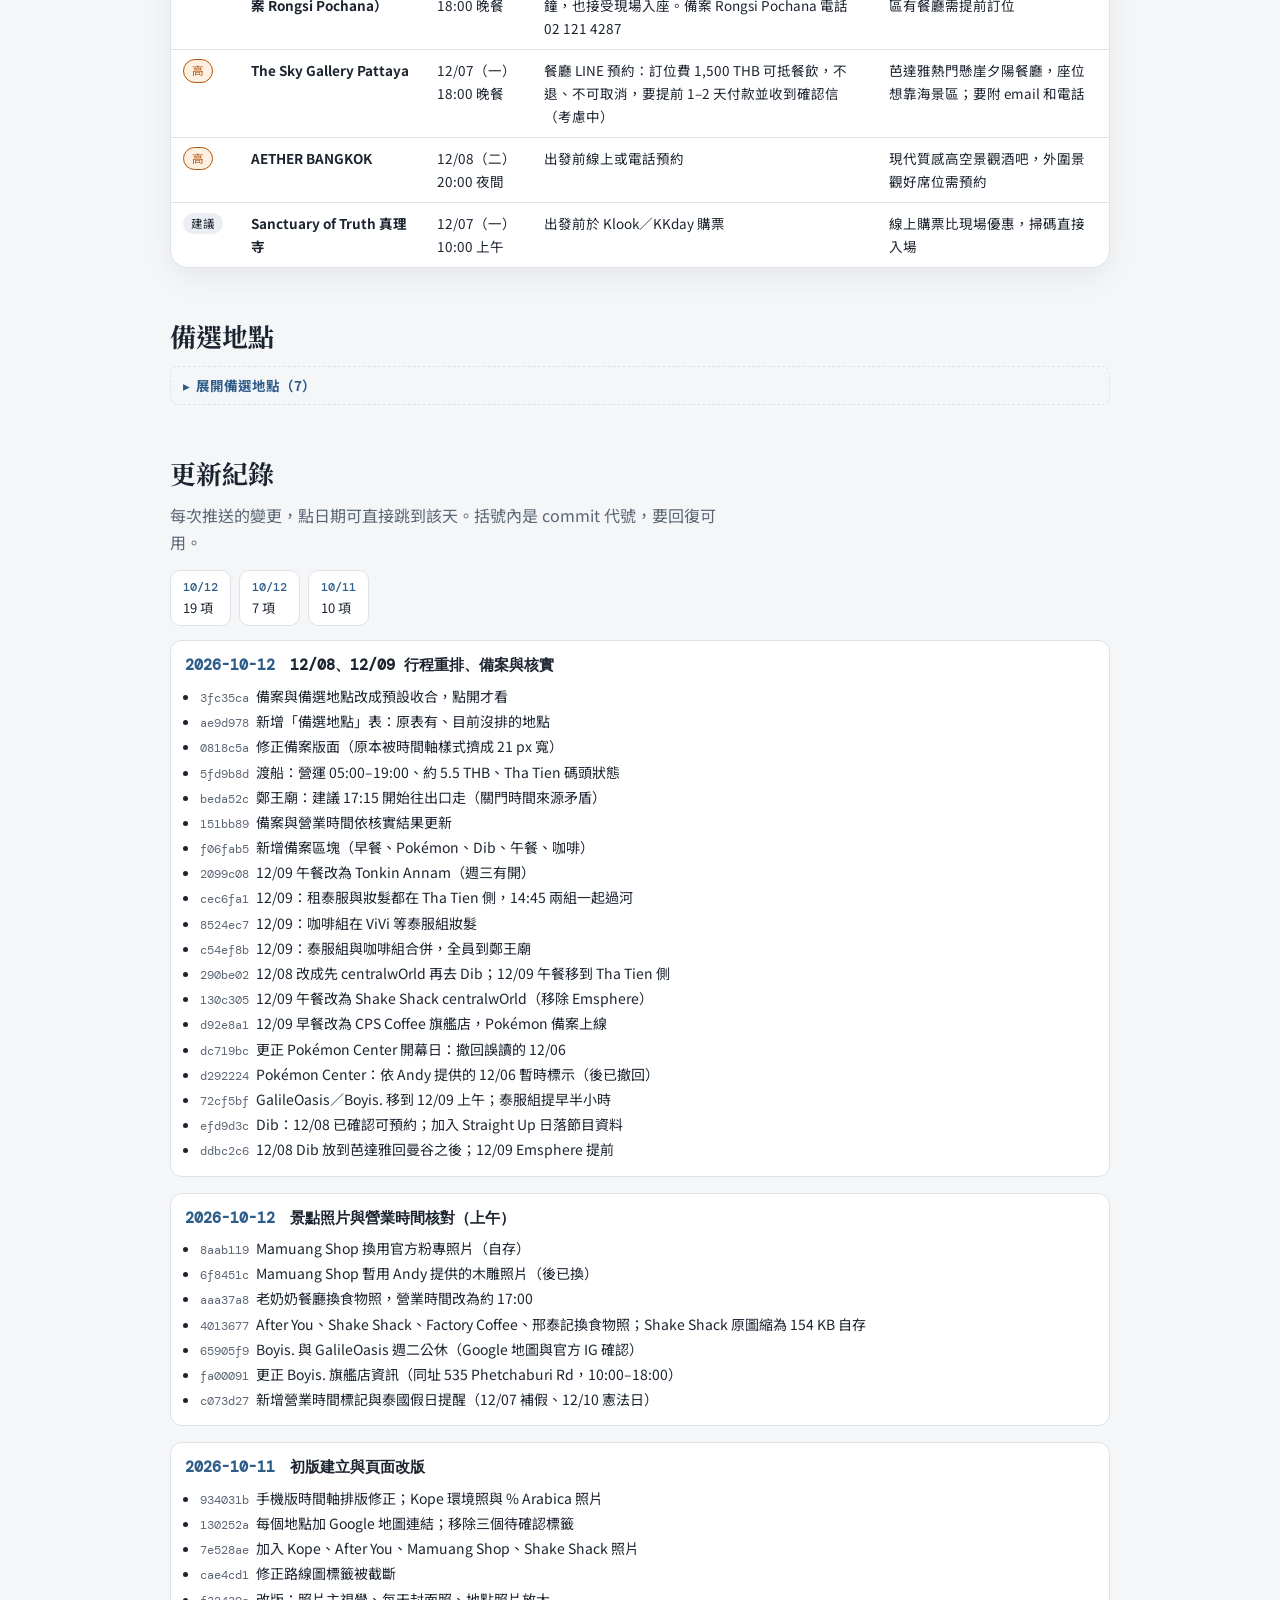
==== commit 62ddcc6c: "index.html 頁首加「2026 曼谷散步帖」連結（連到 journal.html） Co-Authored-By: Claude Sonnet 5.5 <noreply@anthropic.c" ====
--- a/index.html
+++ b/index.html
@@ -143,6 +143,7 @@
 .herocard .eyebrow{color:#CFE3F7;letter-spacing:.18em}
 .herocard h1{color:#fff;font-size:clamp(40px,9vw,68px);letter-spacing:.01em}
 .herocard p{color:rgba(255,255,255,.88);margin-top:10px;font-size:16px}
+.toplinks{display:flex;gap:8px;flex-wrap:wrap;align-items:center}.toplinks a.themebtn{text-decoration:none;display:inline-block}
 .herocard .themebtn{background:rgba(255,255,255,.16);border-color:rgba(255,255,255,.4);color:#fff;backdrop-filter:blur(6px)}
 .herotext{display:grid;gap:4px}
 .chip{background:var(--surface);border:1px solid var(--line);font-size:13.5px;padding:6px 14px}
@@ -216,7 +217,7 @@
 
 <div class="wrap">
 <header class="hero">
-  <div class="herocard"><div class="toprow"><div class="eyebrow">Bangkok · Pattaya　2026/12/06 – 12/11</div><button type="button" id="themebtn" class="themebtn" aria-label="切換淺色或深色">跟隨系統</button></div>
+  <div class="herocard"><div class="toprow"><div class="eyebrow">Bangkok · Pattaya　2026/12/06 – 12/11</div><div class="toplinks"><a class="themebtn" href="journal.html">🪷 2026 曼谷散步帖</a><button type="button" id="themebtn" class="themebtn" aria-label="切換淺色或深色">跟隨系統</button></div></div>
   <div class="herotext"><h1>2026 曼谷行程</h1>
   <p>四人同行，夜班機出發。第一天凌晨落地先到芭達雅放鬆一天，12/8 回曼谷住三晚，逛美術館、百貨、老街與河畔夕陽，12/11 下午飛回台北。</p></div></div>
   <div class="route" aria-label="路線圖">
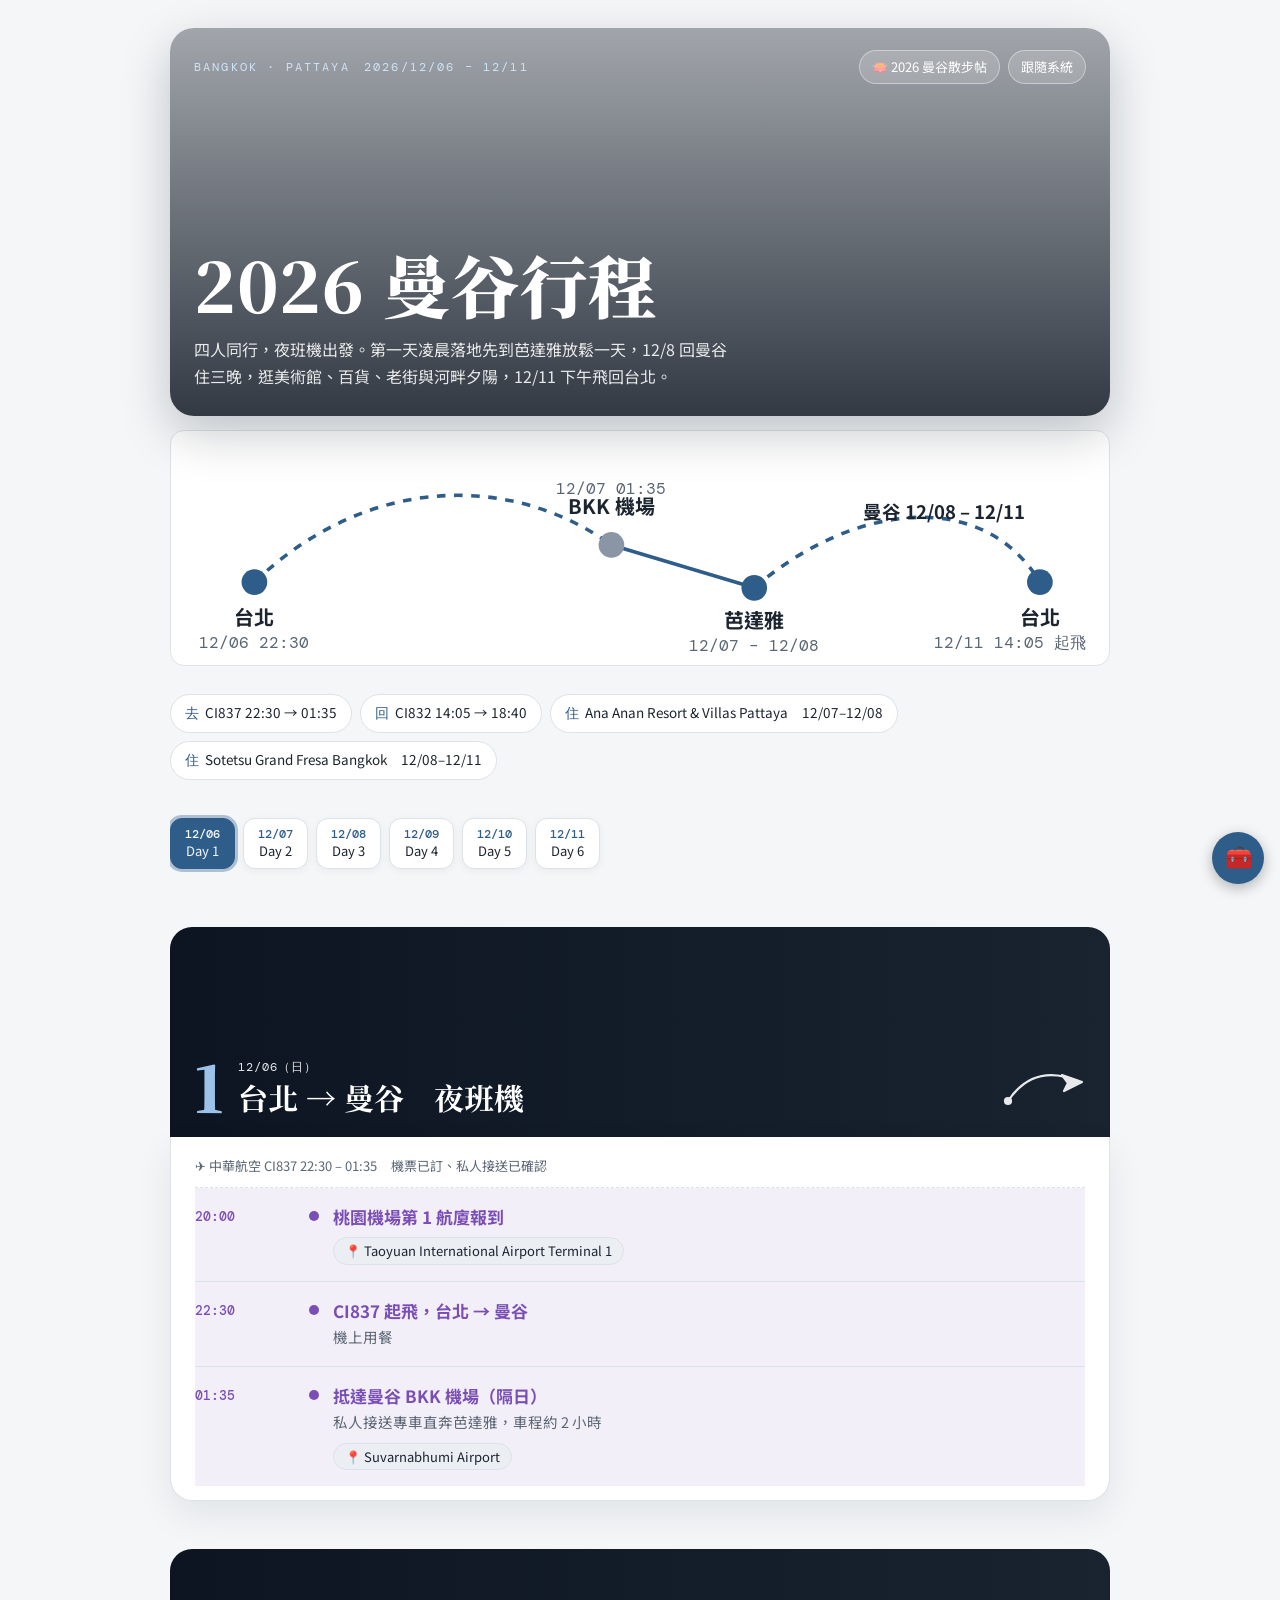
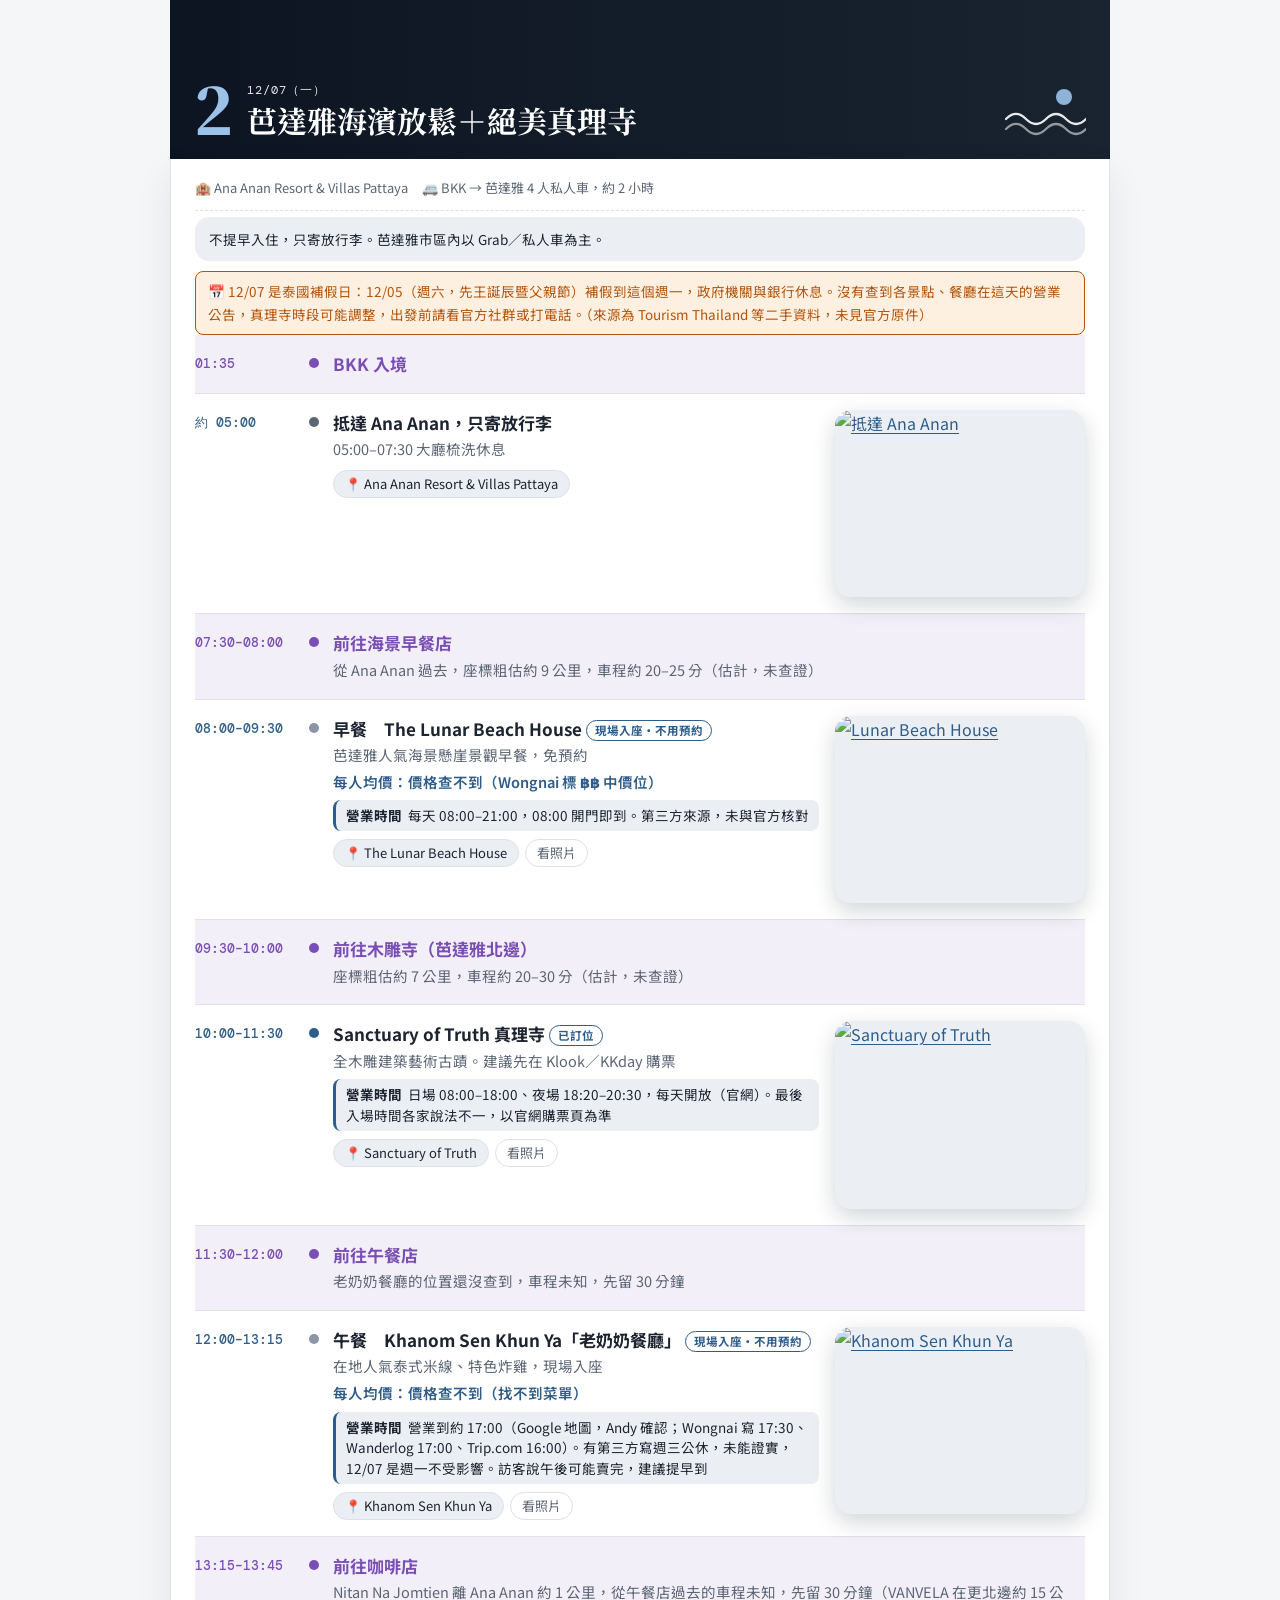
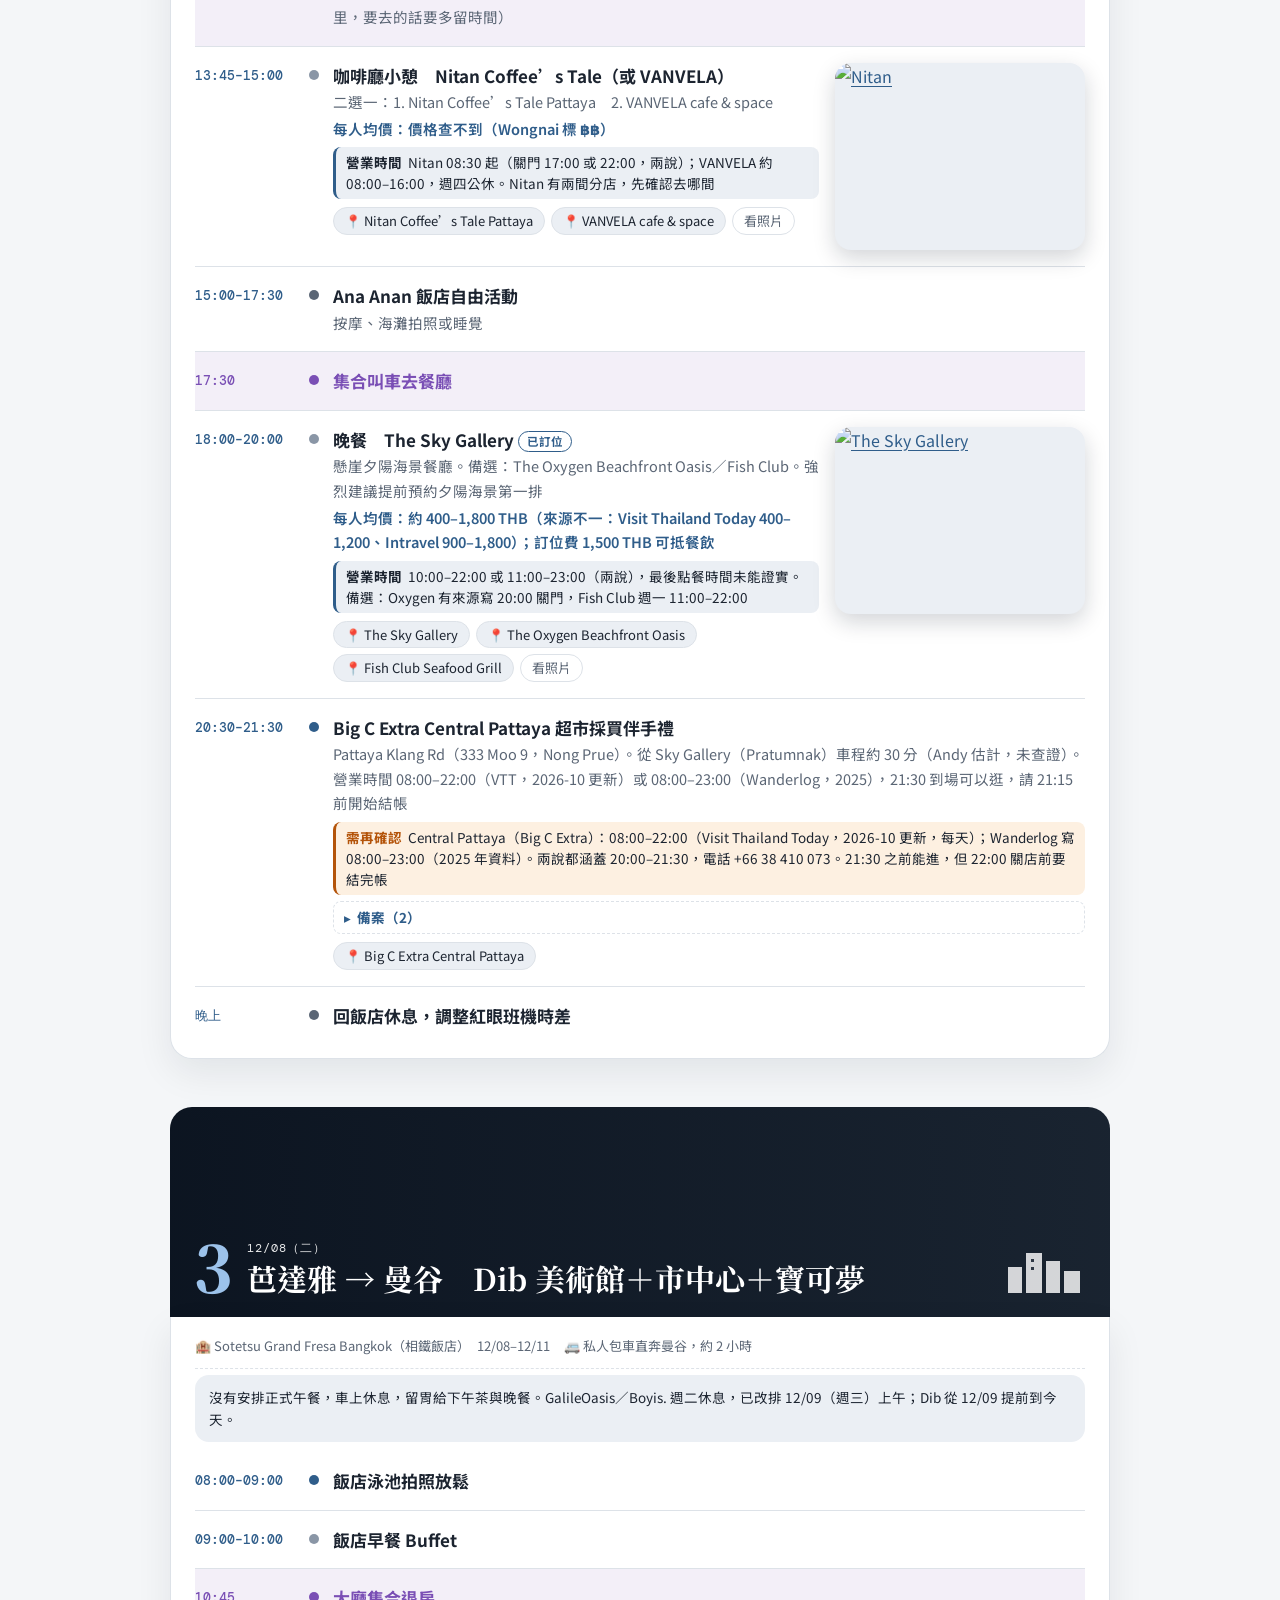
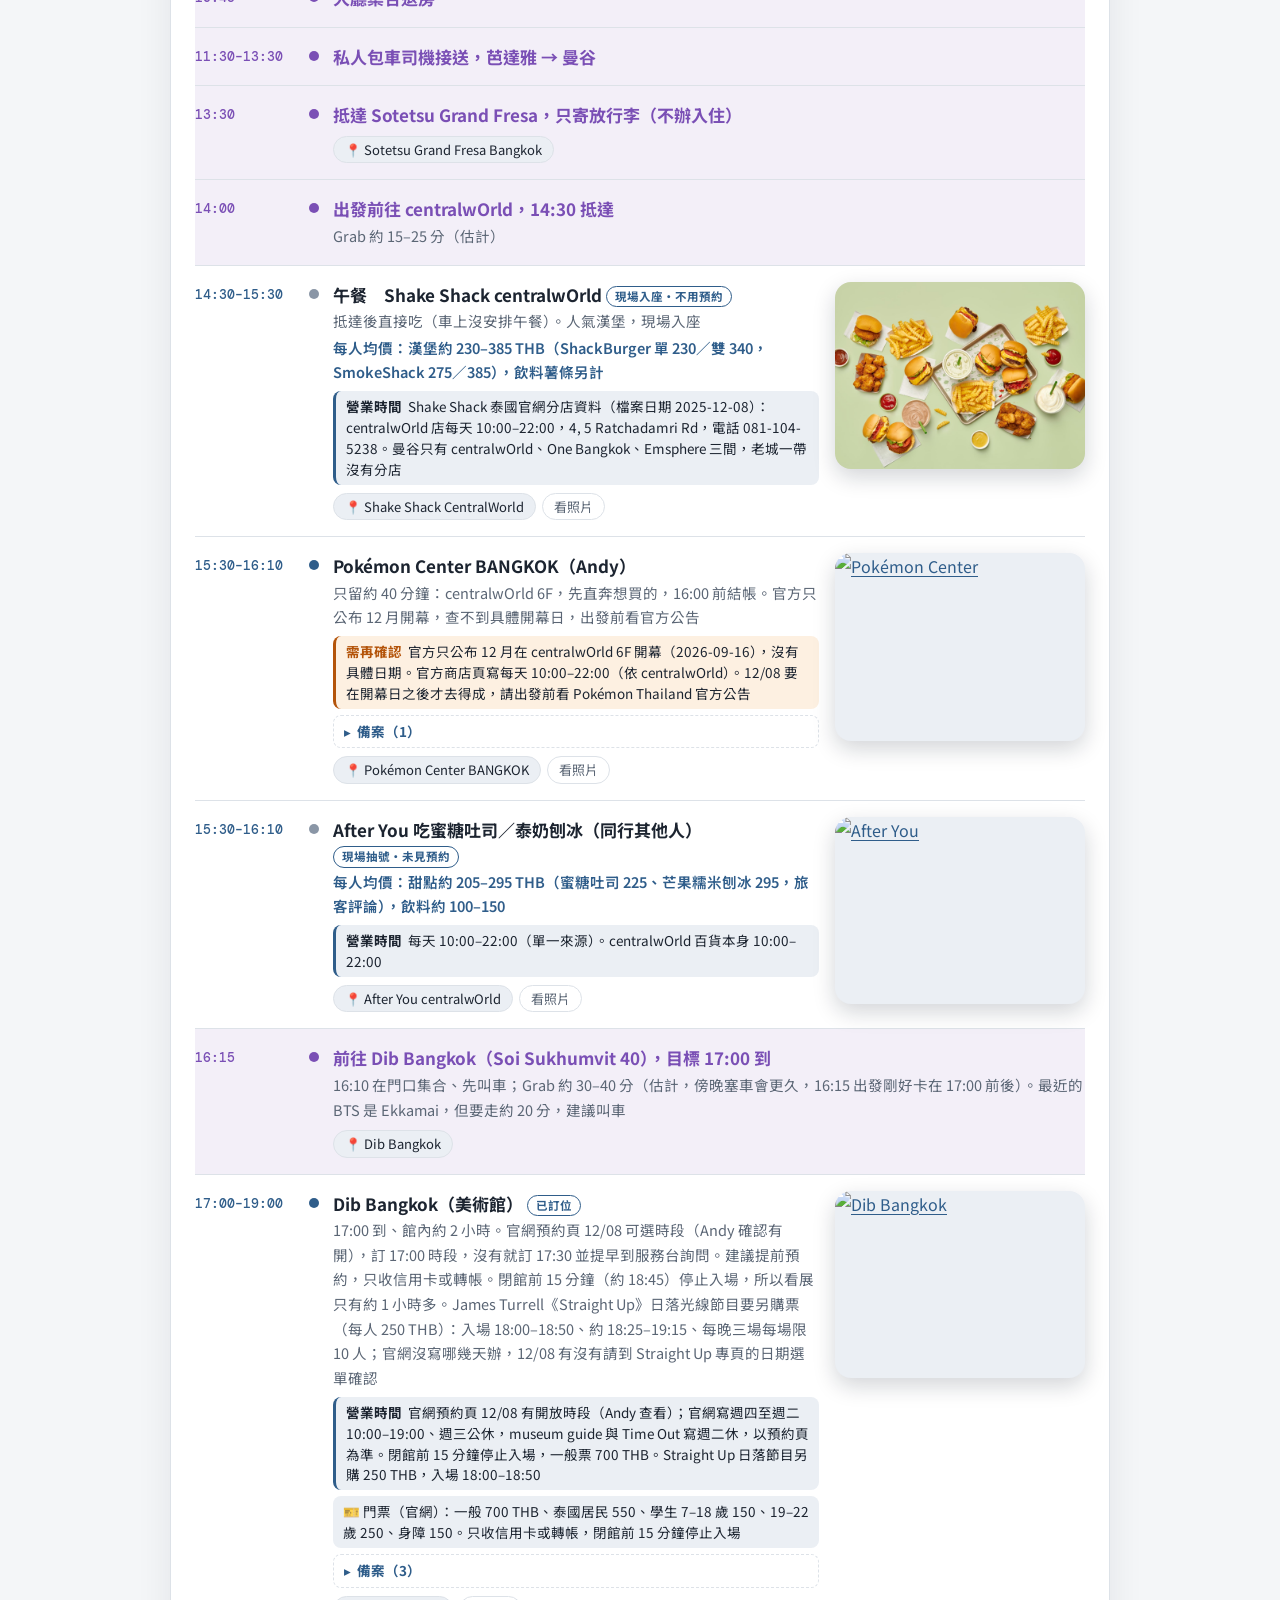
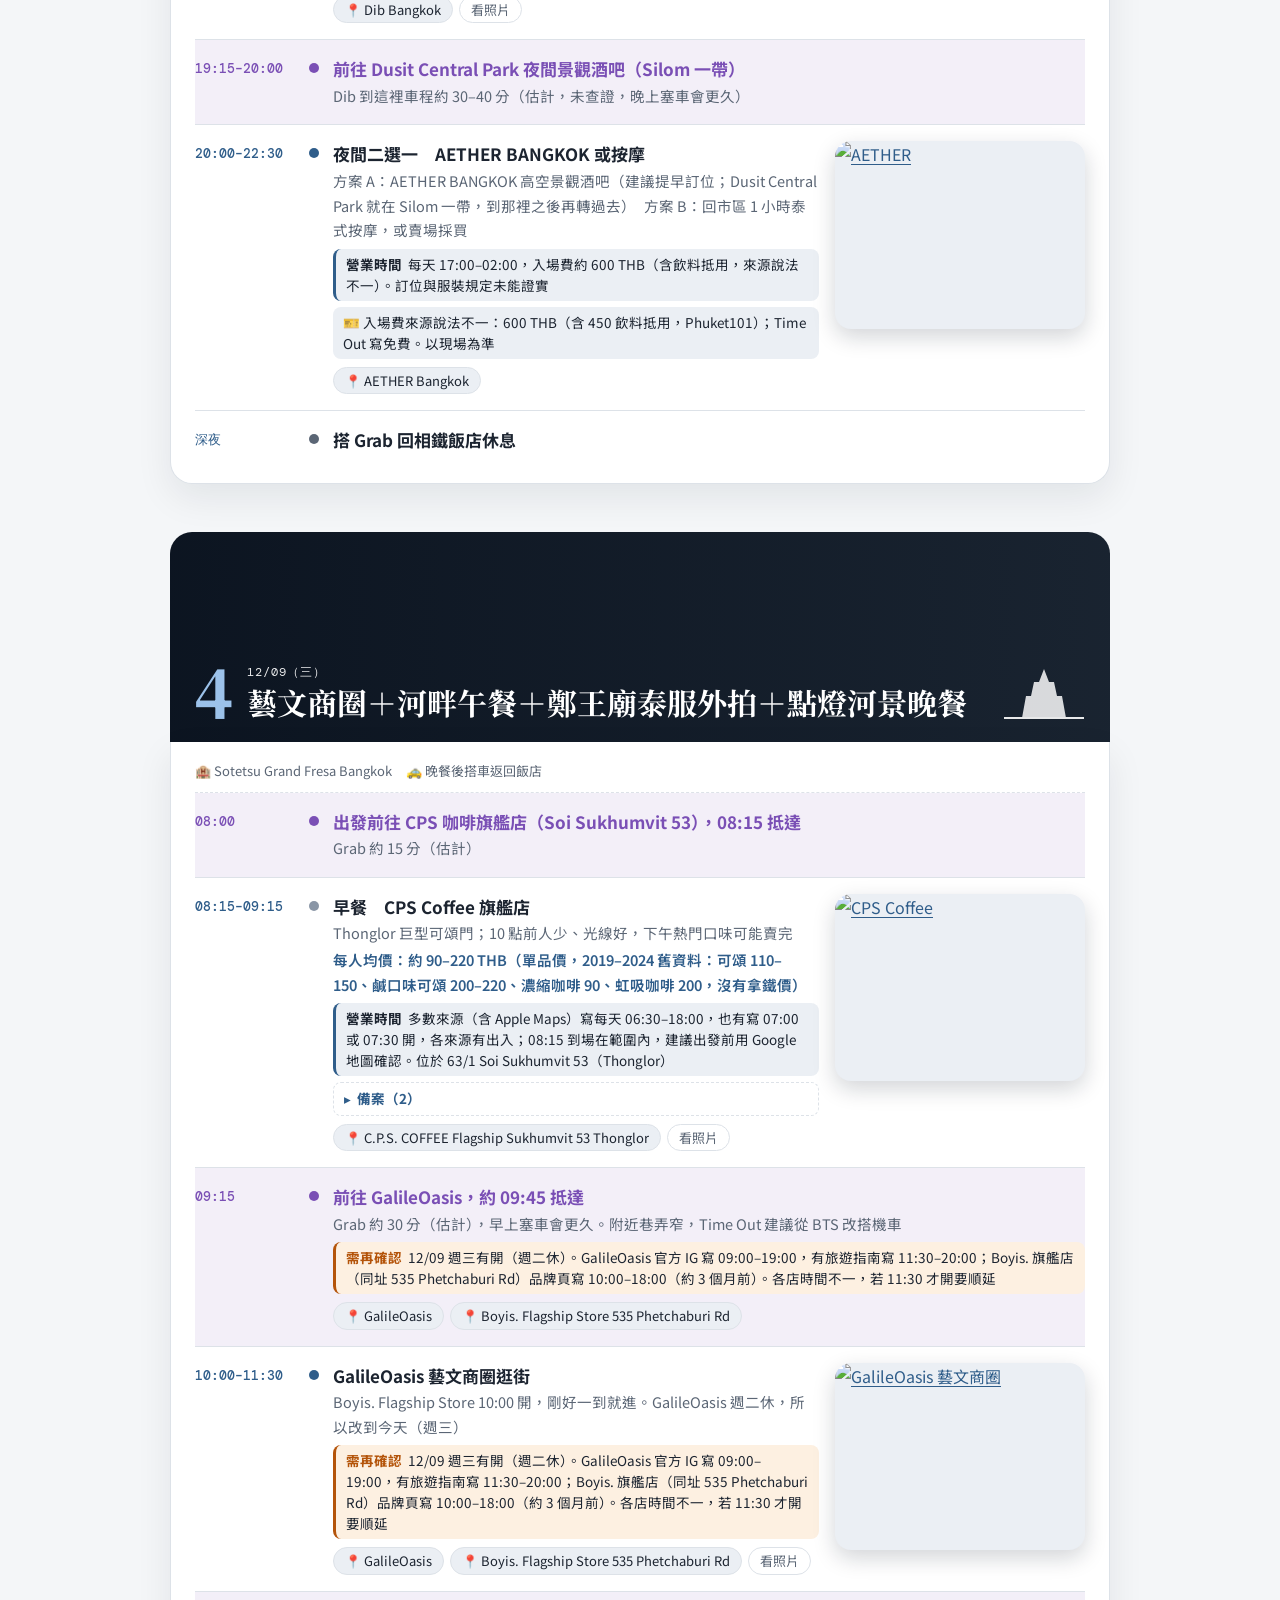
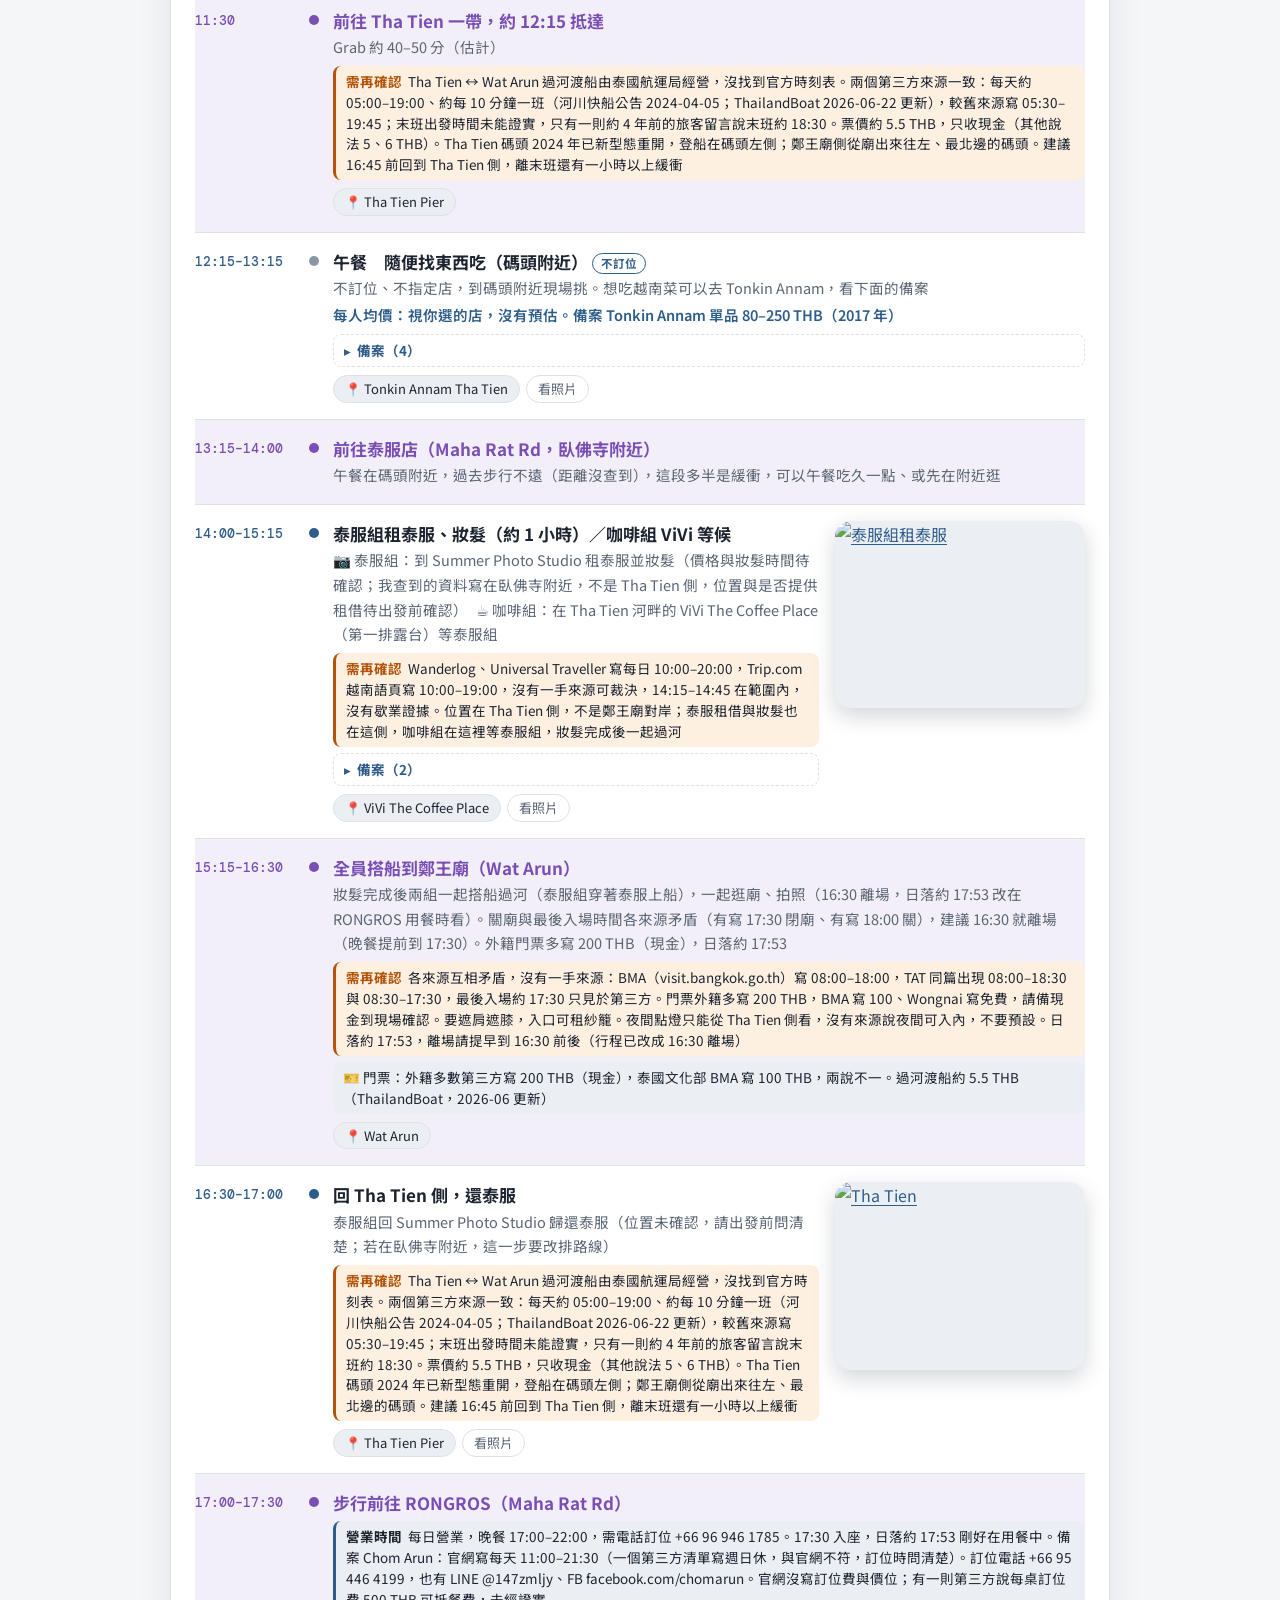
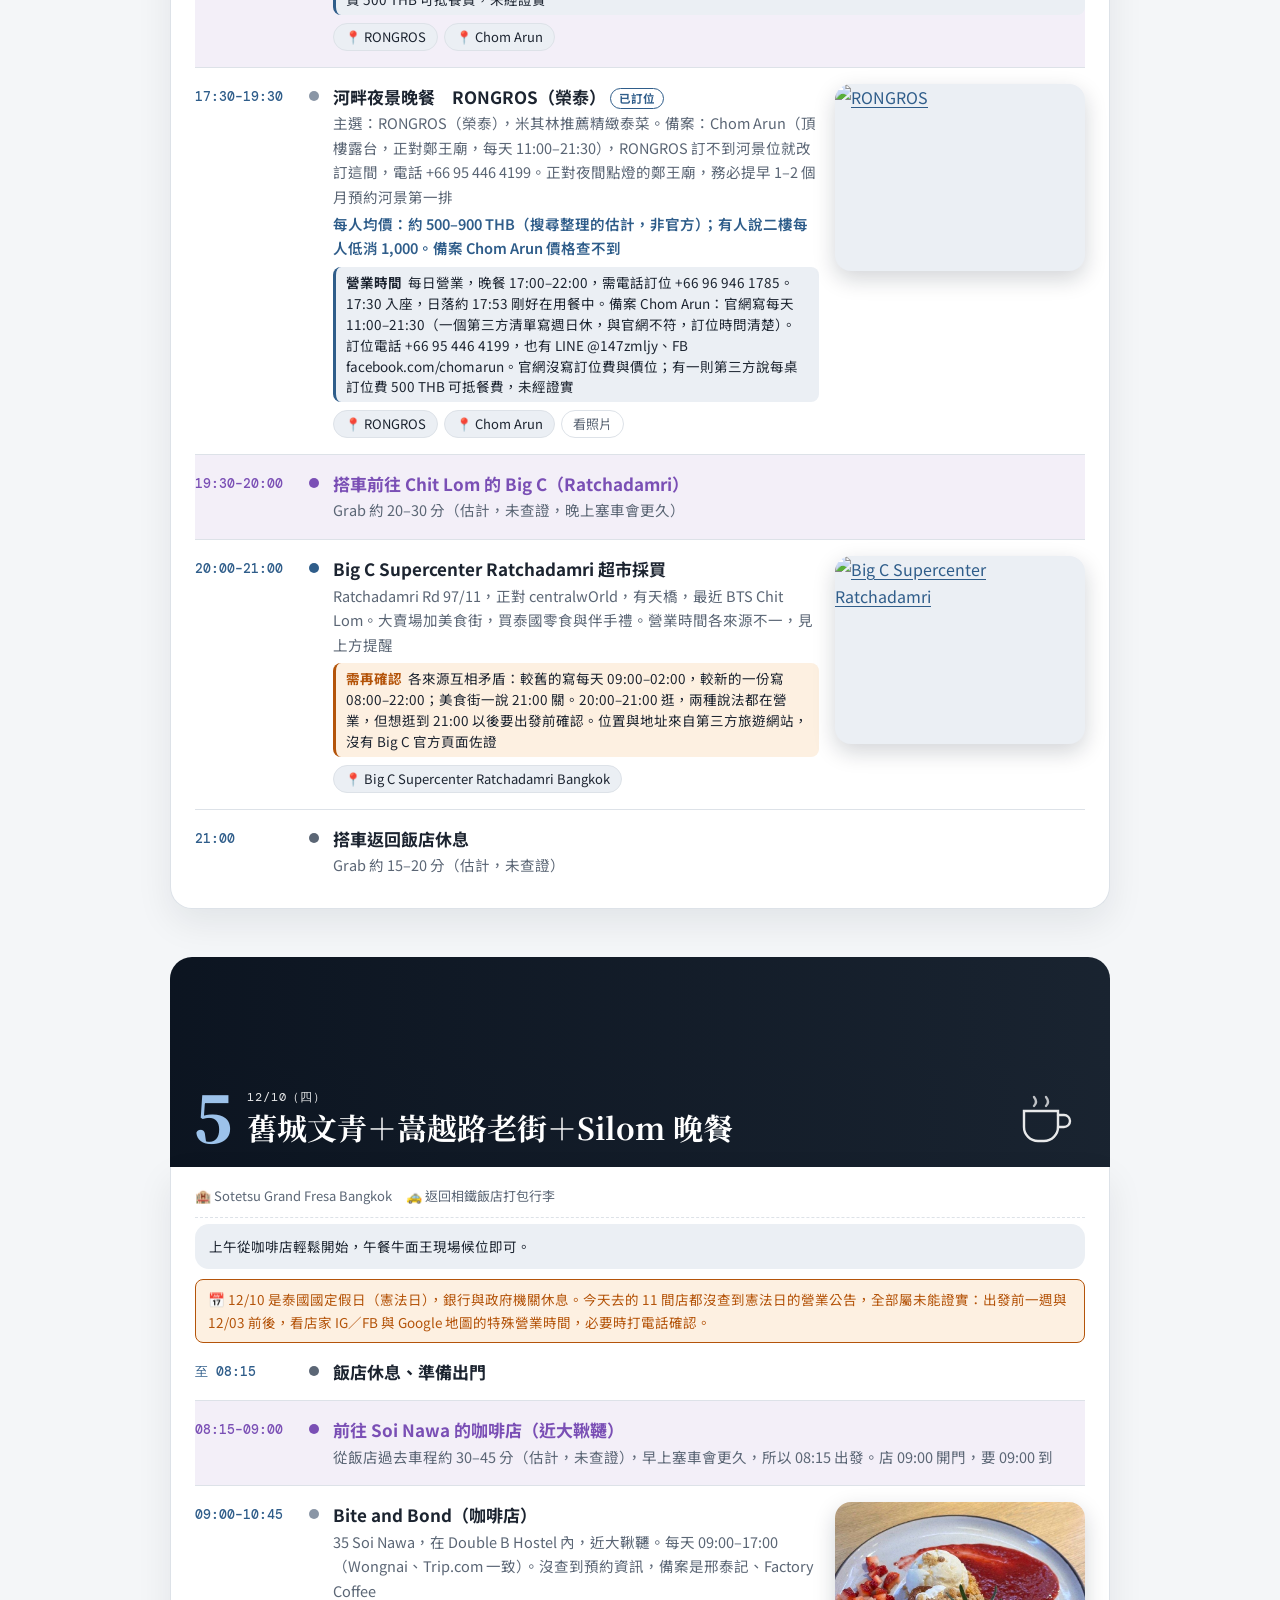
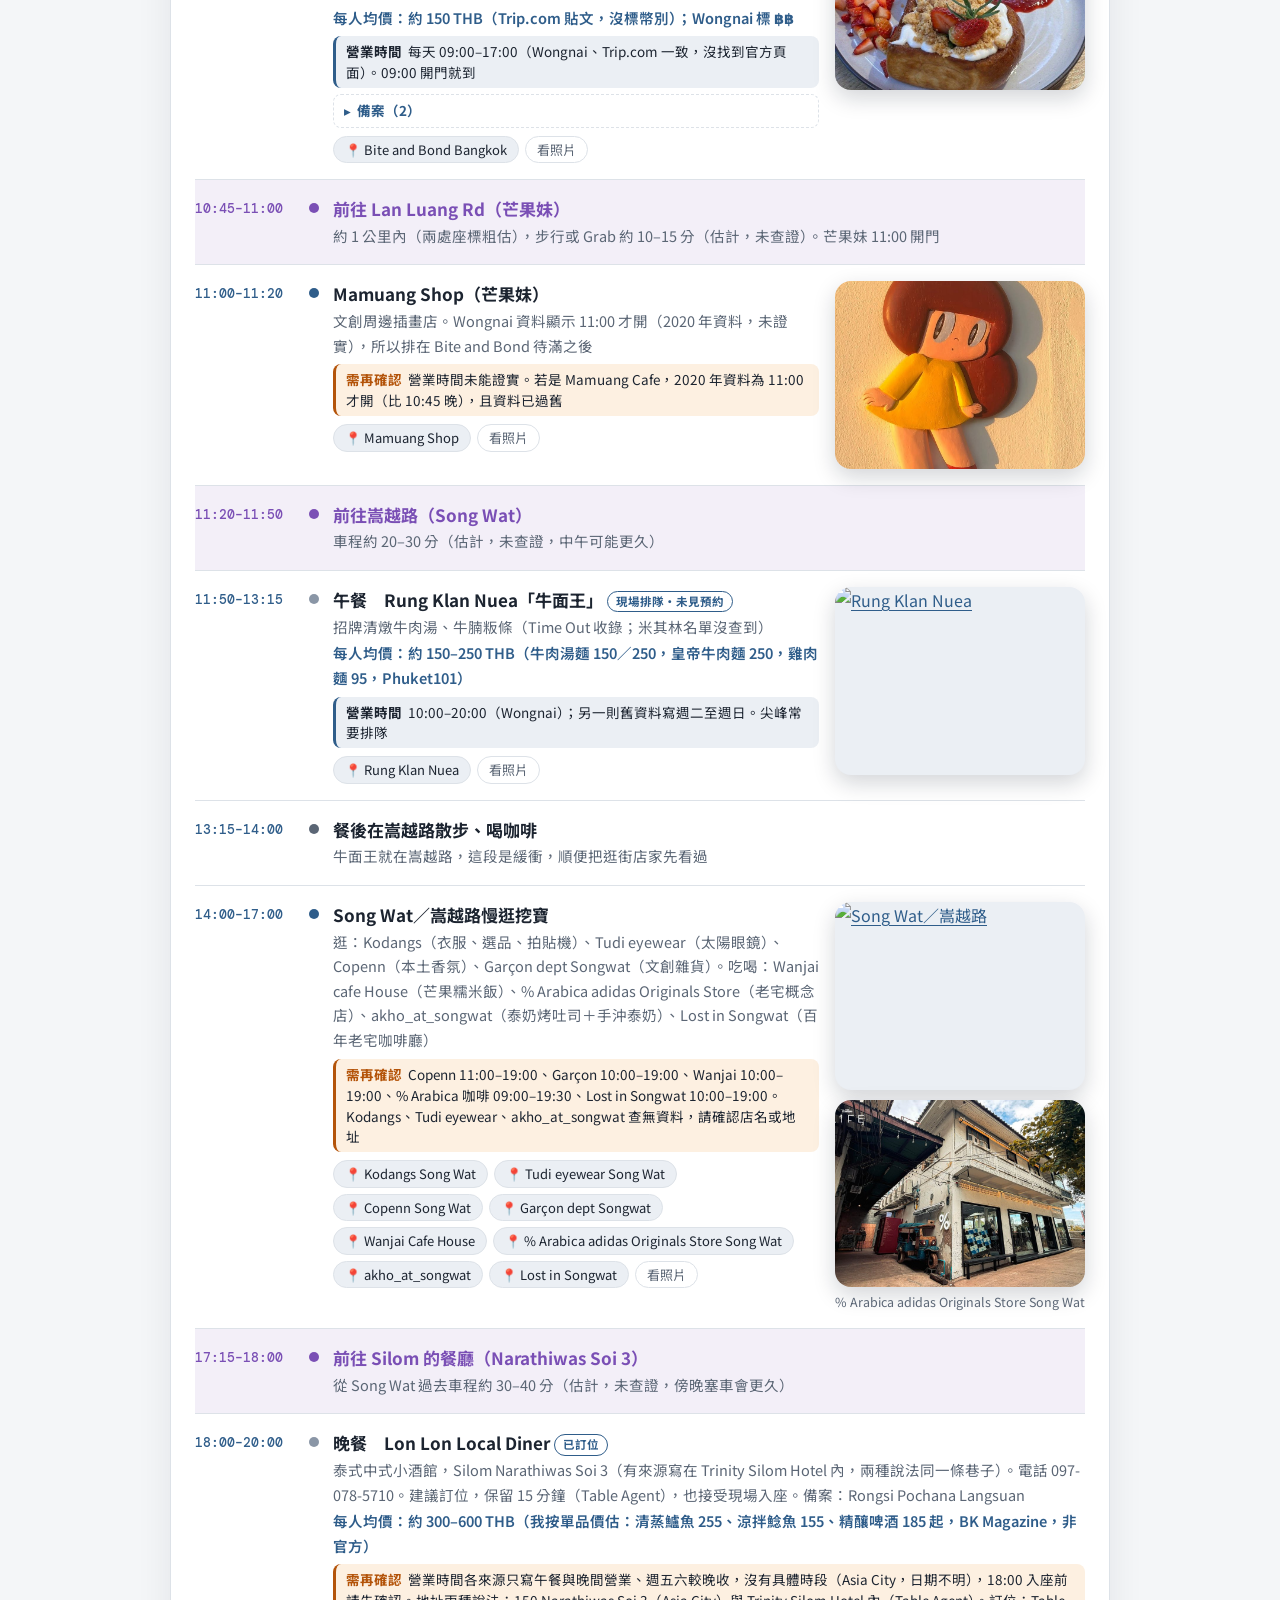
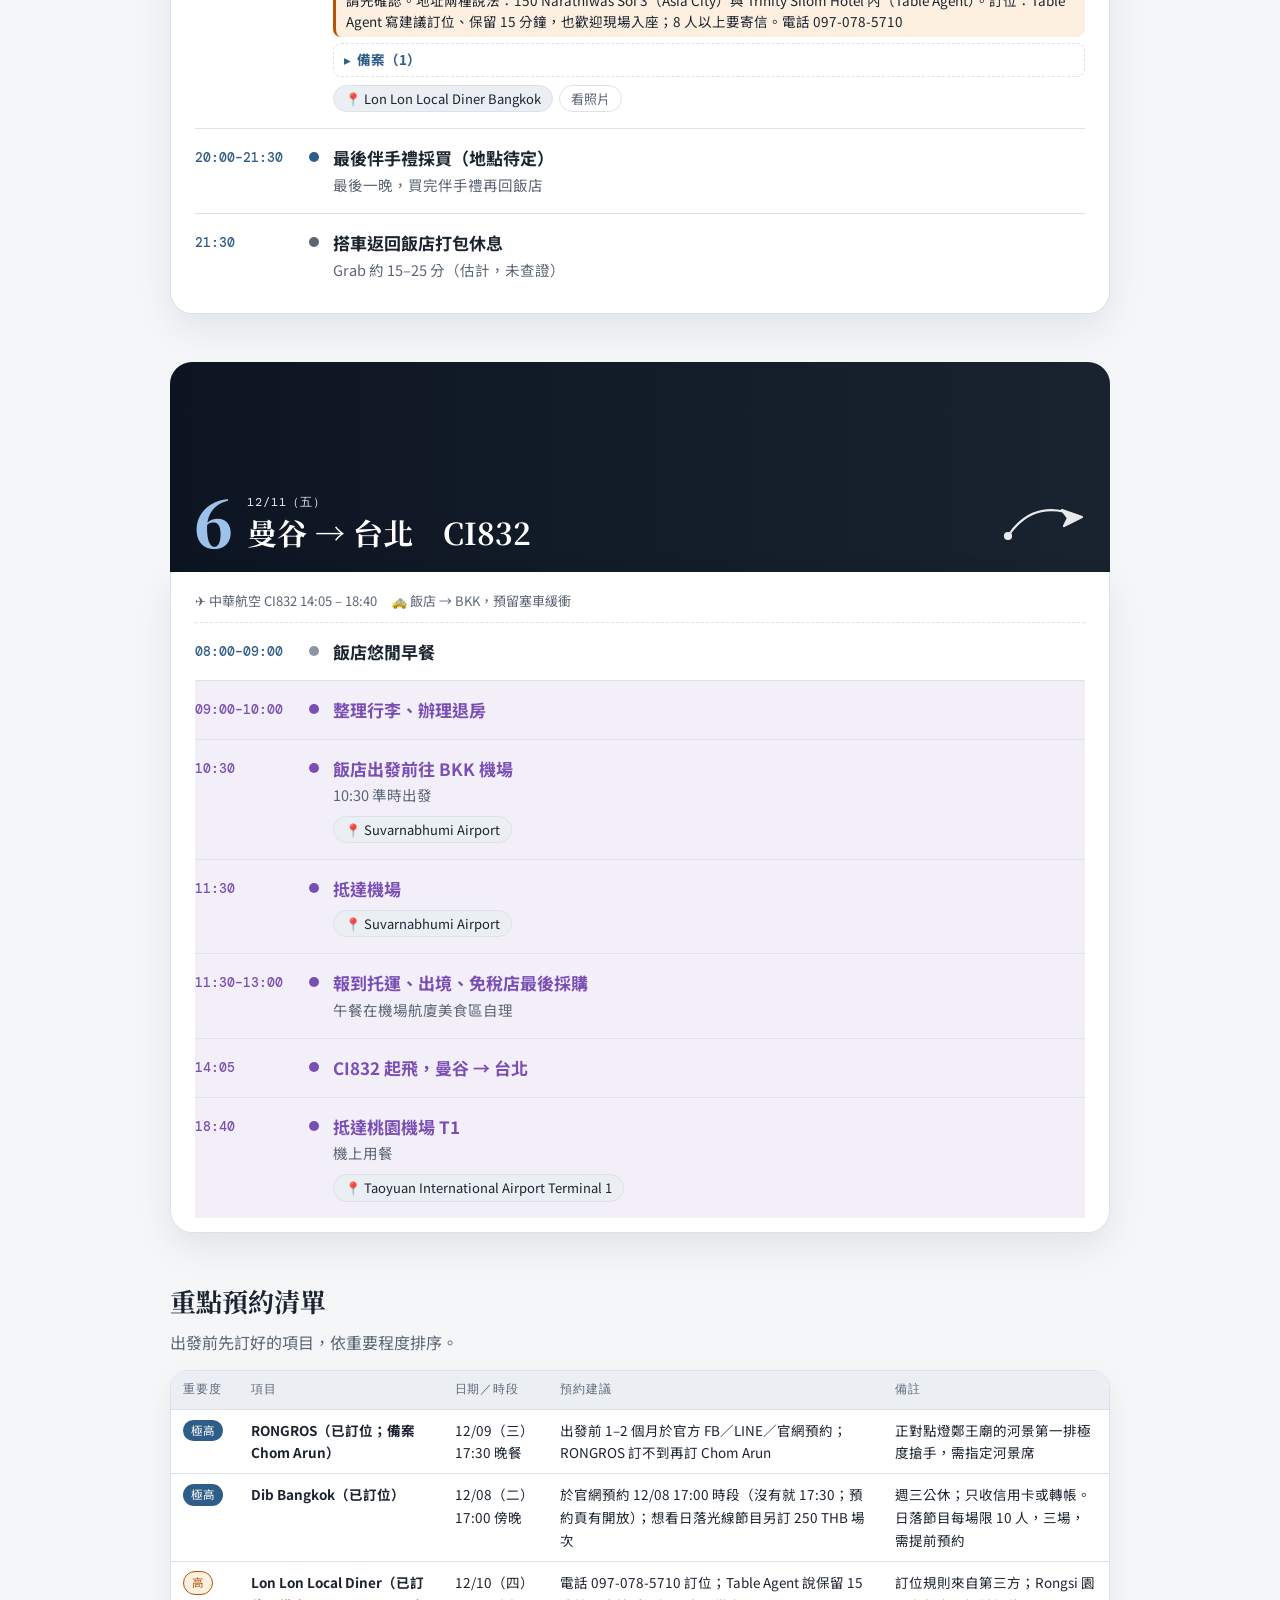
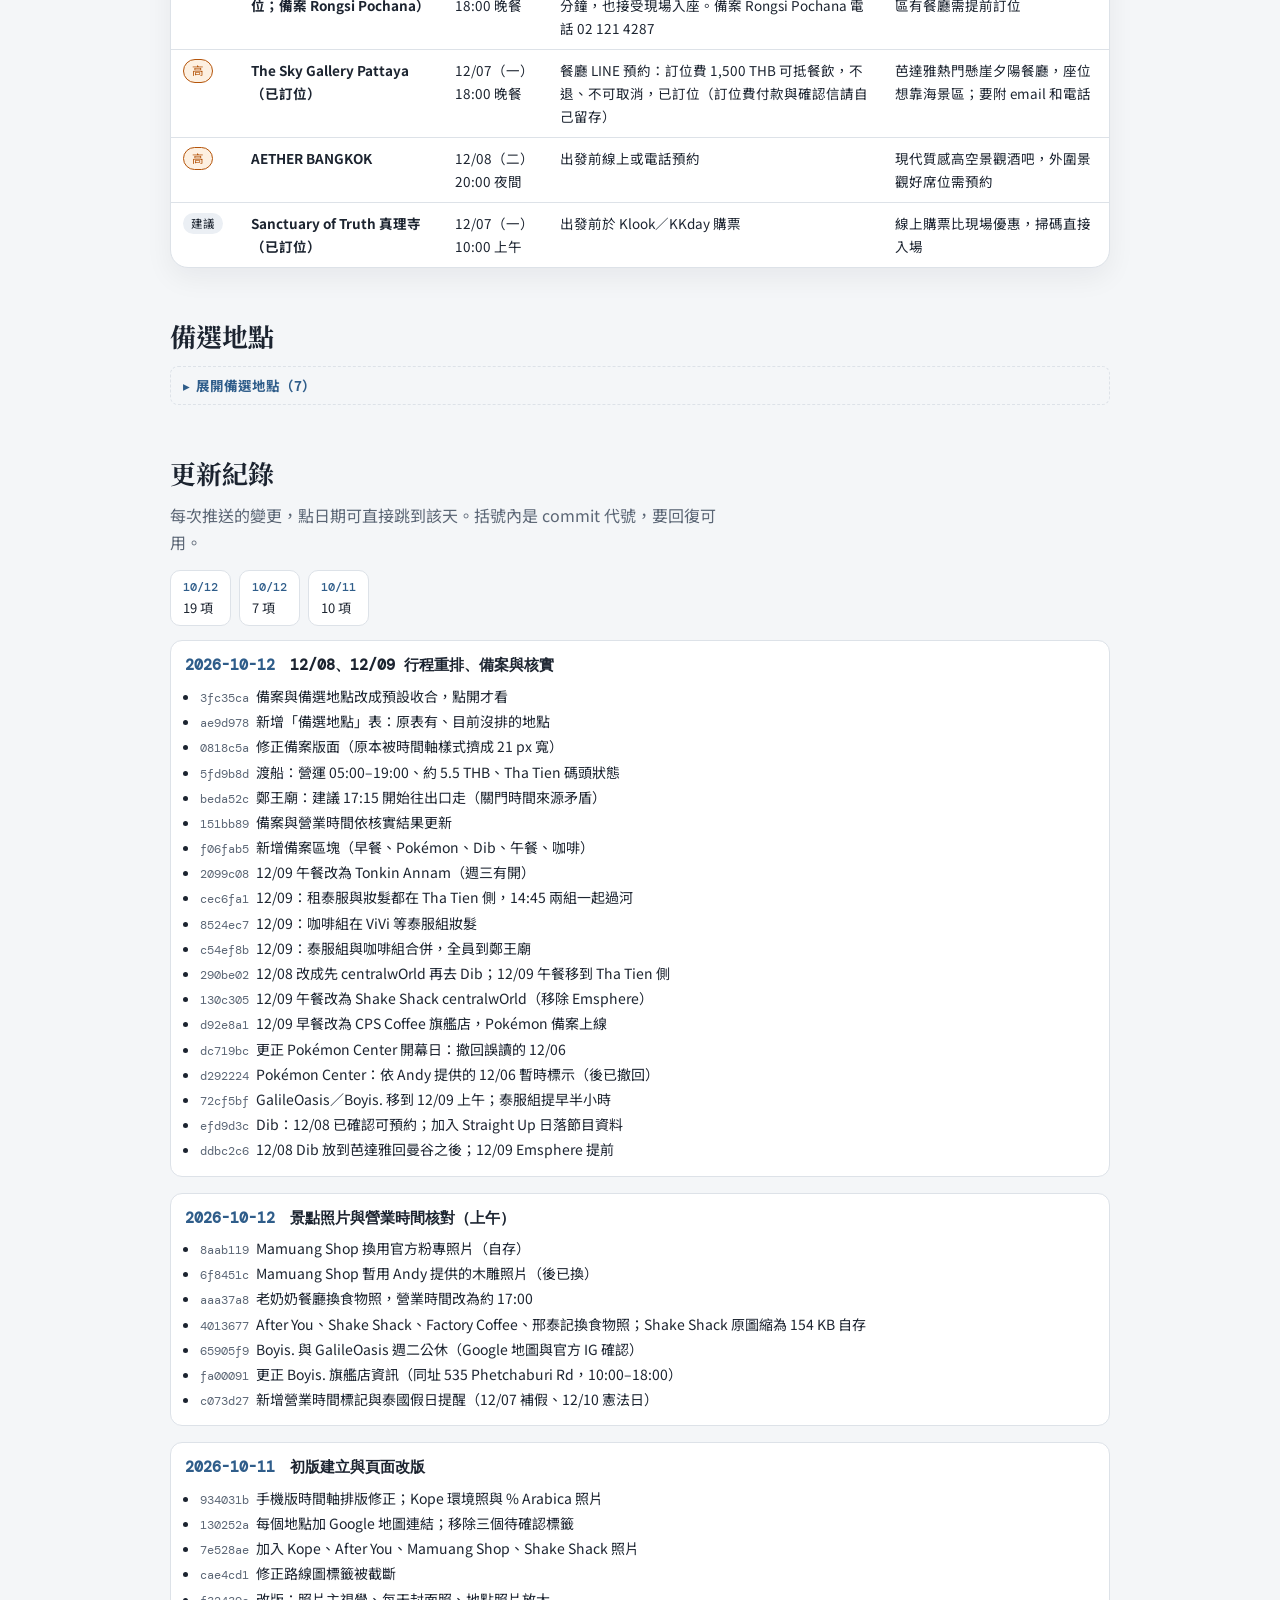
==== commit fd83cb39: "已訂位標記：Sky Gallery、Dib、真理寺、RONGROS、Lon Lon（時間軸、預約清單、待辦同步） Co-Authored-By: Claude Sonnet 5.5 <noreply@" ====
--- a/index.html
+++ b/index.html
@@ -348,12 +348,12 @@
  ['18:40','抵達桃園機場 T1','move','機上用餐']]}
 ];
 const RES=[
-['極高','RONGROS（備案 Chom Arun）','12/09（三）17:30 晚餐','出發前 1–2 個月於官方 FB／LINE／官網預約；RONGROS 訂不到再訂 Chom Arun','正對點燈鄭王廟的河景第一排極度搶手，需指定河景席'],
-['極高','Dib Bangkok','12/08（二）17:00 傍晚','於官網預約 12/08 17:00 時段（沒有就 17:30；預約頁有開放）；想看日落光線節目另訂 250 THB 場次','週三公休；只收信用卡或轉帳。日落節目每場限 10 人，三場，需提前預約'],
-['高','Lon Lon Local Diner（備案 Rongsi Pochana）','12/10（四）18:00 晚餐','電話 097-078-5710 訂位；Table Agent 說保留 15 分鐘，也接受現場入座。備案 Rongsi Pochana 電話 02 121 4287','訂位規則來自第三方；Rongsi 園區有餐廳需提前訂位'],
-['高','The Sky Gallery Pattaya','12/07（一）18:00 晚餐','餐廳 LINE 預約：訂位費 1,500 THB 可抵餐飲，不退、不可取消，要提前 1–2 天付款並收到確認信（考慮中）','芭達雅熱門懸崖夕陽餐廳，座位想靠海景區；要附 email 和電話'],
+['極高','RONGROS（已訂位；備案 Chom Arun）','12/09（三）17:30 晚餐','出發前 1–2 個月於官方 FB／LINE／官網預約；RONGROS 訂不到再訂 Chom Arun','正對點燈鄭王廟的河景第一排極度搶手，需指定河景席'],
+['極高','Dib Bangkok（已訂位）','12/08（二）17:00 傍晚','於官網預約 12/08 17:00 時段（沒有就 17:30；預約頁有開放）；想看日落光線節目另訂 250 THB 場次','週三公休；只收信用卡或轉帳。日落節目每場限 10 人，三場，需提前預約'],
+['高','Lon Lon Local Diner（已訂位；備案 Rongsi Pochana）','12/10（四）18:00 晚餐','電話 097-078-5710 訂位；Table Agent 說保留 15 分鐘，也接受現場入座。備案 Rongsi Pochana 電話 02 121 4287','訂位規則來自第三方；Rongsi 園區有餐廳需提前訂位'],
+['高','The Sky Gallery Pattaya（已訂位）','12/07（一）18:00 晚餐','餐廳 LINE 預約：訂位費 1,500 THB 可抵餐飲，不退、不可取消，已訂位（訂位費付款與確認信請自己留存）','芭達雅熱門懸崖夕陽餐廳，座位想靠海景區；要附 email 和電話'],
 ['高','AETHER BANGKOK','12/08（二）20:00 夜間','出發前線上或電話預約','現代質感高空景觀酒吧，外圍景觀好席位需預約'],
-['建議','Sanctuary of Truth 真理寺','12/07（一）10:00 上午','出發前於 Klook／KKday 購票','線上購票比現場優惠，掃碼直接入場']];
+['建議','Sanctuary of Truth 真理寺（已訂位）','12/07（一）10:00 上午','出發前於 Klook／KKday 購票','線上購票比現場優惠，掃碼直接入場']];
 const DAYPIC={1:'https://thumb.wikimedia.org/wikipedia/commons/thumb/7/72/Exterior_of_Terminal_1%2C_Taoyuan_Airport_20141230.jpg/960px-Exterior_of_Terminal_1%2C_Taoyuan_Airport_20141230.jpg',6:'https://thumb.wikimedia.org/wikipedia/commons/thumb/8/87/Suvarnabhumi_Airport_Terminal_C_interior_%28I%29.jpg/960px-Suvarnabhumi_Airport_Terminal_C_interior_%28I%29.jpg',2:'https://thumb.wikimedia.org/wikipedia/commons/thumb/f/fb/Santuaryoftruth2.jpg/960px-Santuaryoftruth2.jpg',3:'https://thumb.wikimedia.org/wikipedia/commons/thumb/4/49/CentralWorld_20190825.jpg/960px-CentralWorld_20190825.jpg',4:'https://thumb.wikimedia.org/wikipedia/commons/thumb/2/2a/%E0%B9%80%E0%B8%88%E0%B8%94%E0%B8%B5%E0%B8%A2%E0%B9%8C%E0%B8%9B%E0%B8%A3%E0%B8%B0%E0%B8%98%E0%B8%B2%E0%B8%99%E0%B8%97%E0%B8%A3%E0%B8%87%E0%B8%9B%E0%B8%A3%E0%B8%B2%E0%B8%87%E0%B8%84%E0%B9%8C%E0%B8%A7%E0%B8%B1%E0%B8%94%E0%B8%AD%E0%B8%A3%E0%B8%B8%E0%B8%932.jpg/960px-%E0%B9%80%E0%B8%88%E0%B8%94%E0%B8%B5%E0%B8%A2%E0%B9%8C%E0%B8%9B%E0%B8%A3%E0%B8%B0%E0%B8%98%E0%B8%B2%E0%B8%99%E0%B8%97%E0%B8%A3%E0%B8%87%E0%B8%9B%E0%B8%A3%E0%B8%B2%E0%B8%87%E0%B8%84%E0%B9%8C%E0%B8%A7%E0%B8%B1%E0%B8%94%E0%B8%AD%E0%B8%A3%E0%B8%B8%E0%B8%932.jpg',5:'https://thumb.wikimedia.org/wikipedia/commons/thumb/e/e3/%E0%B8%95%E0%B8%B6%E0%B8%81%E0%B9%81%E0%B8%82%E0%B8%81%E0%B8%96%E0%B8%99%E0%B8%99%E0%B8%97%E0%B8%A3%E0%B8%87%E0%B8%A7%E0%B8%B2%E0%B8%94_2.jpg/960px-%E0%B8%95%E0%B8%B6%E0%B8%81%E0%B9%81%E0%B8%82%E0%B8%81%E0%B8%96%E0%B8%99%E0%B8%99%E0%B8%97%E0%B8%A3%E0%B8%87%E0%B8%A7%E0%B8%B2%E0%B8%94_2.jpg'};
 const ICON={
 plane:'<svg viewBox="0 0 84 56" fill="none" stroke="#fff" stroke-width="2.2" stroke-linecap="round" stroke-linejoin="round"><path d="M6 40 C26 10 52 10 76 20"/><path d="M60 14 L80 21 L62 30 L66 22 Z" fill="#fff"/><circle cx="6" cy="40" r="3" fill="#fff"/></svg>',
@@ -364,7 +364,7 @@
 const img=(q)=>'https://www.google.com/search?tbm=isch&q='+encodeURIComponent(q);
 const cityOf=n=>n===2?'Pattaya':'Bangkok';
 const clean=t=>{t=t.replace(/[☕📷🍳🥭🎨🛍️✨🎷🍸]/gu,'').trim();if(t.includes('　'))t=t.split('　').pop();return t.split(/[（(]/)[0].replace(/「|」/g,'').trim()};
-const NORSV=[['The Lunar Beach House','現場入座・不用預約'],['Khanom Sen Khun Ya','現場入座・不用預約'],['Shake Shack','現場入座・不用預約'],['隨便找東西吃','不訂位'],['Rung Klan Nuea','現場排隊・未見預約'],['After You','現場抽號・未見預約']];
+const NORSV=[['The Sky Gallery','已訂位'],['Dib Bangkok（美術館）','已訂位'],['Sanctuary of Truth','已訂位'],['河畔夜景晚餐','已訂位'],['Lon Lon Local Diner','已訂位'],['The Lunar Beach House','現場入座・不用預約'],['Khanom Sen Khun Ya','現場入座・不用預約'],['Shake Shack','現場入座・不用預約'],['隨便找東西吃','不訂位'],['Rung Klan Nuea','現場排隊・未見預約'],['After You','現場抽號・未見預約']];
 const norOf=t=>{const k=NORSV.find(([n])=>t.includes(n));return k?` <span class="tag nor">${k[1]}</span>`:''};
 const PRICE=[['The Lunar Beach House','價格查不到（Wongnai 標 ฿฿ 中價位）'],['Khanom Sen Khun Ya','價格查不到（找不到菜單）'],['Nitan Coffee','價格查不到（Wongnai 標 ฿฿）'],['The Sky Gallery','約 400–1,800 THB（來源不一：Visit Thailand Today 400–1,200、Intravel 900–1,800）；訂位費 1,500 THB 可抵餐飲'],['Shake Shack','漢堡約 230–385 THB（ShackBurger 單 230／雙 340，SmokeShack 275／385），飲料薯條另計'],['After You','甜點約 205–295 THB（蜜糖吐司 225、芒果糯米刨冰 295，旅客評論），飲料約 100–150'],['CPS Coffee','約 90–220 THB（單品價，2019–2024 舊資料：可頌 110–150、鹹口味可頌 200–220、濃縮咖啡 90、虹吸咖啡 200，沒有拿鐵價）'],['RONGROS','約 500–900 THB（搜尋整理的估計，非官方）；有人說二樓每人低消 1,000。備案 Chom Arun 價格查不到'],['隨便找東西吃','視你選的店，沒有預估。備案 Tonkin Annam 單品 80–250 THB（2017 年）'],['Bite and Bond','約 150 THB（Trip.com 貼文，沒標幣別）；Wongnai 標 ฿฿'],['Rung Klan Nuea','約 150–250 THB（牛肉湯麵 150／250，皇帝牛肉麵 250，雞肉麵 95，Phuket101）'],['Lon Lon Local Diner','約 300–600 THB（我按單品價估：清蒸鱸魚 255、涼拌鯰魚 155、精釀啤酒 185 起，BK Magazine，非官方）']];
 const priceOf=t=>{const k=PRICE.find(([n])=>t.includes(n));return k?`<div class="n price">每人均價：${esc(k[1])}</div>`:''};
@@ -502,6 +502,6 @@
 })();
 </script>
 
-<script src="tools.js?v=7"></script>
+<script src="tools.js?v=8"></script>
 </body>
 </html>
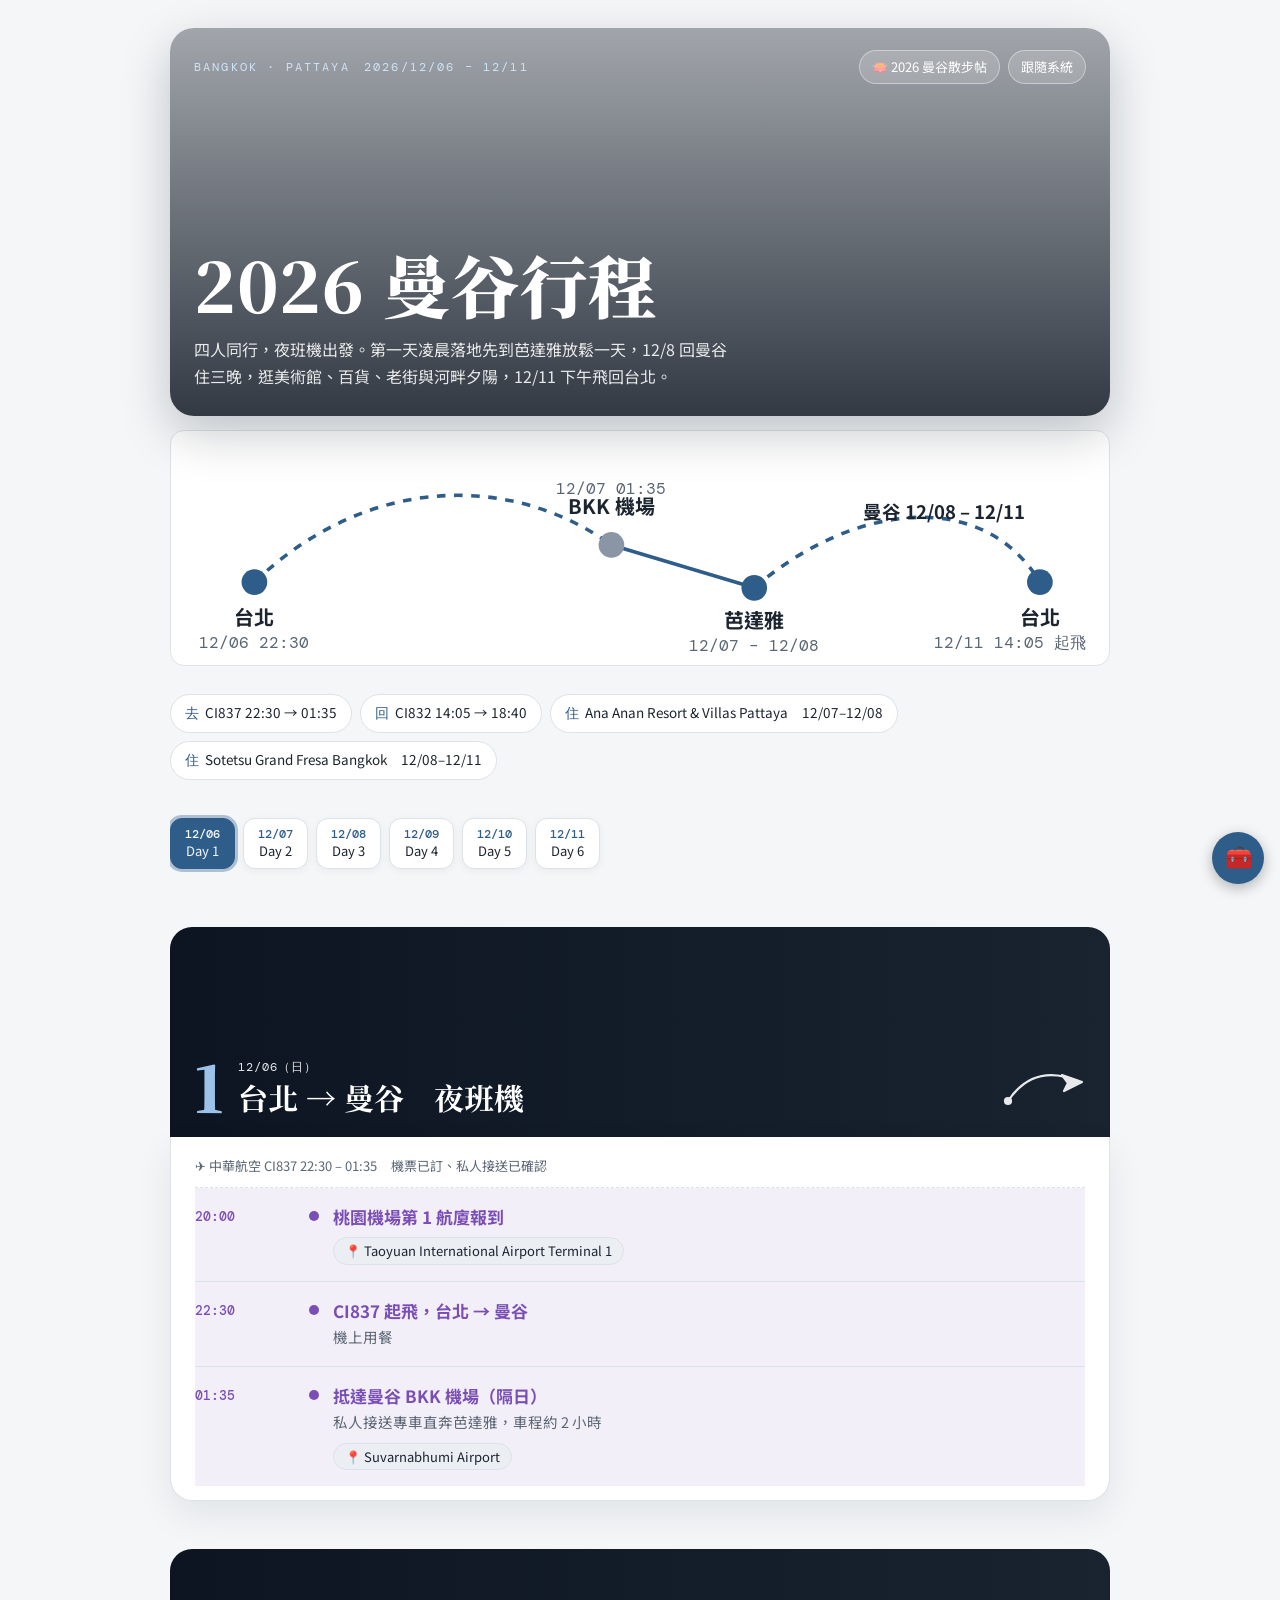
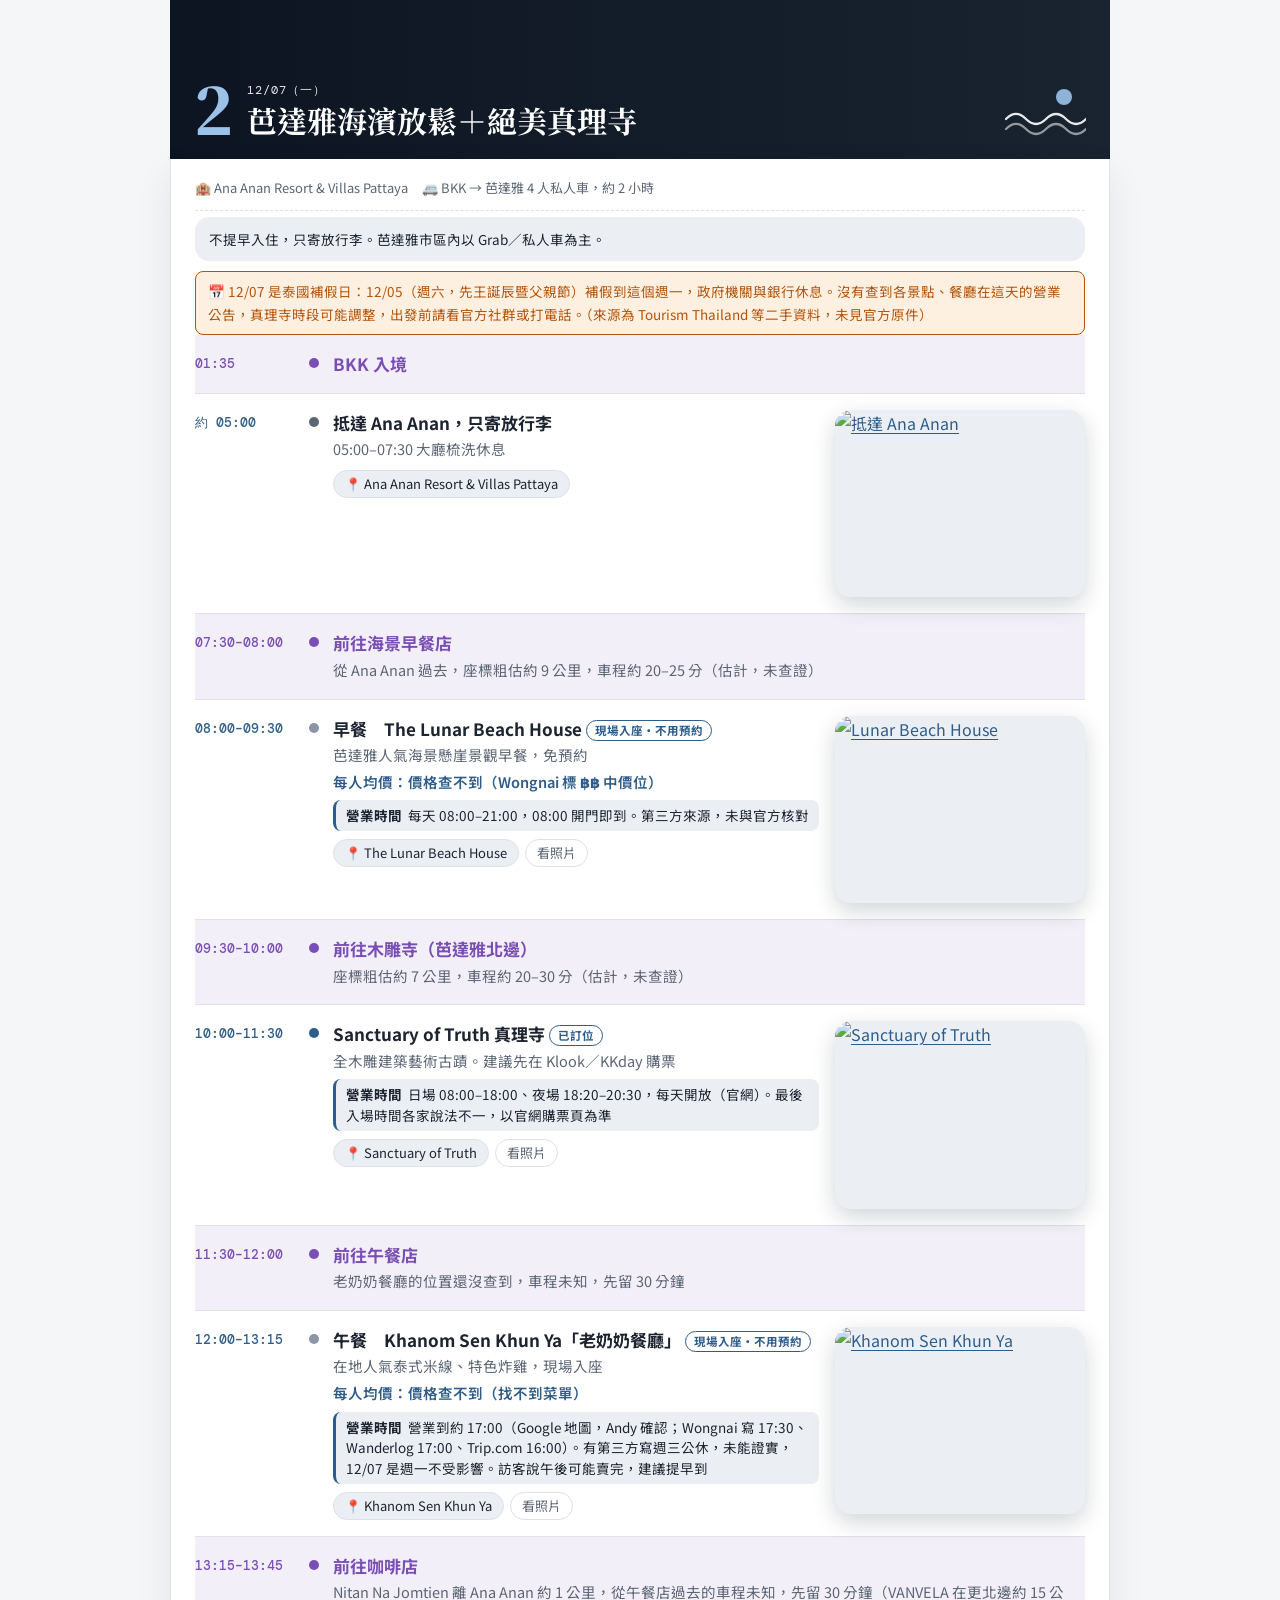
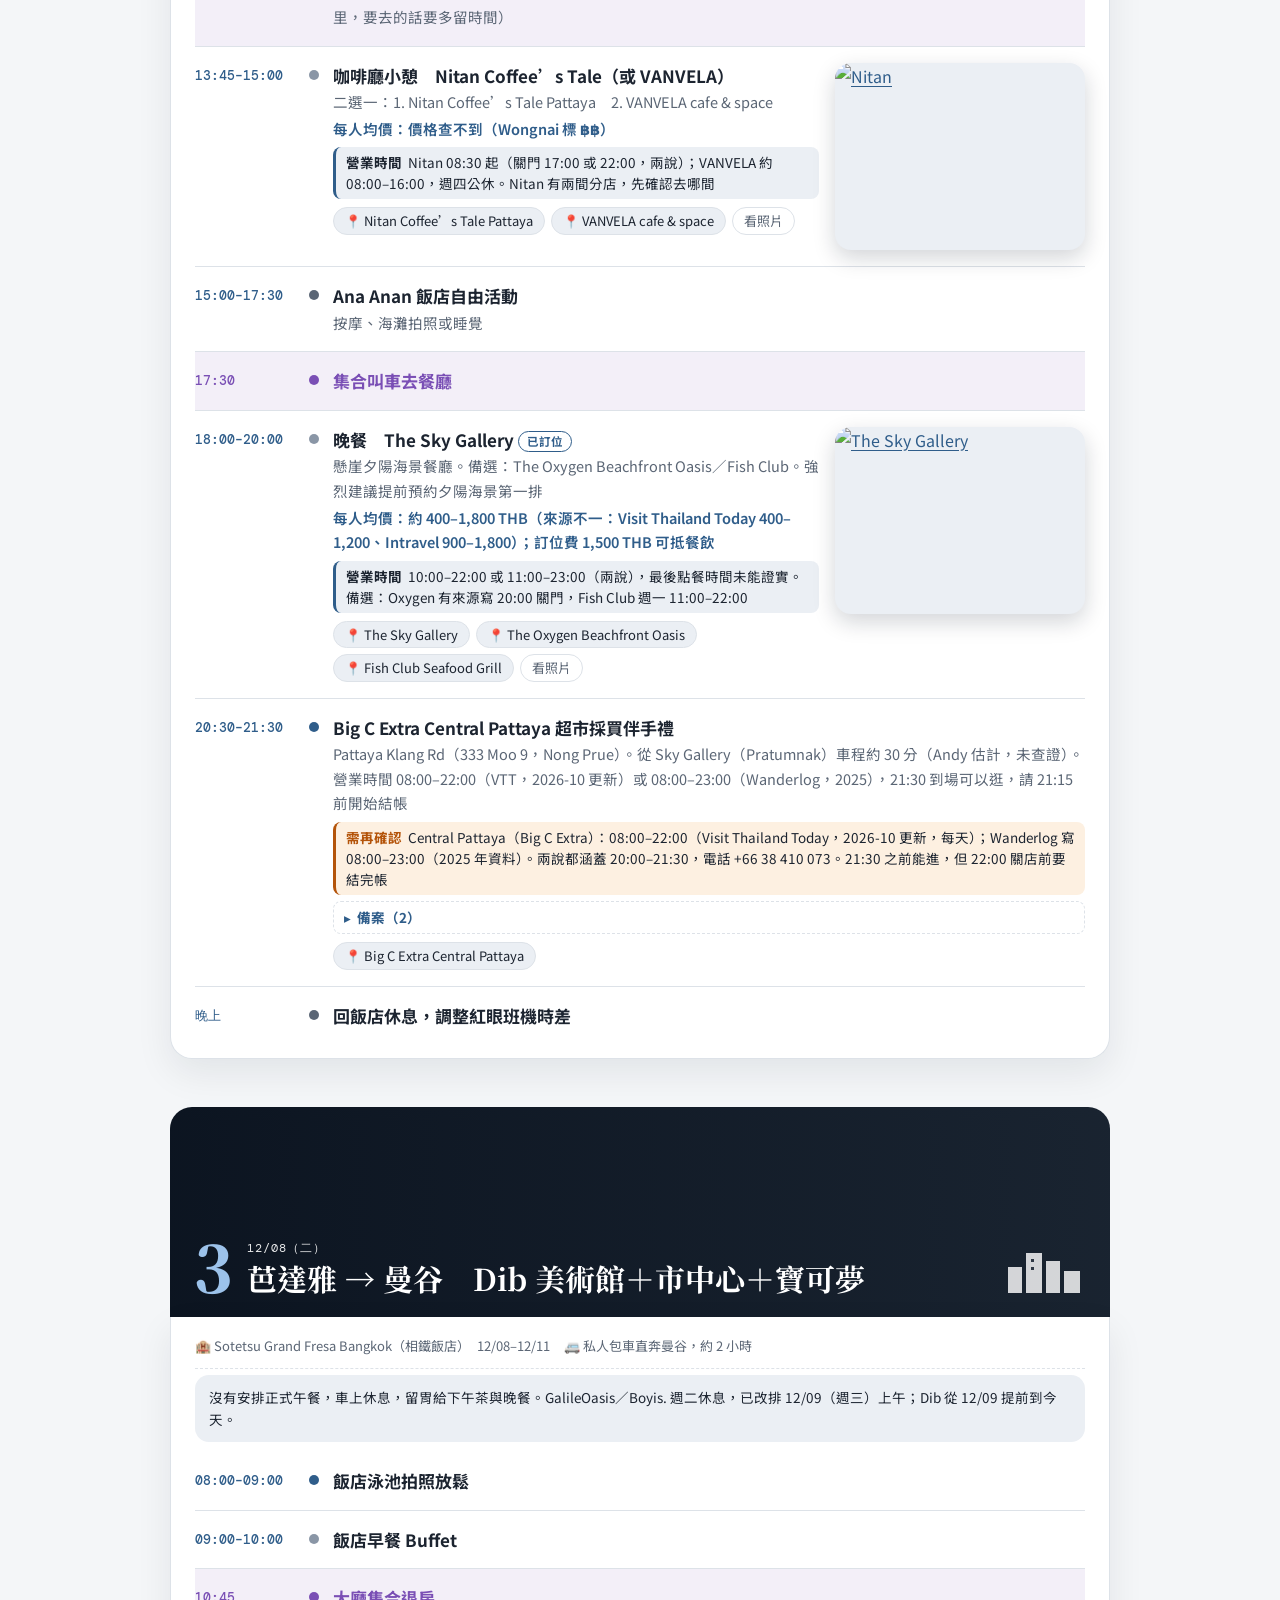
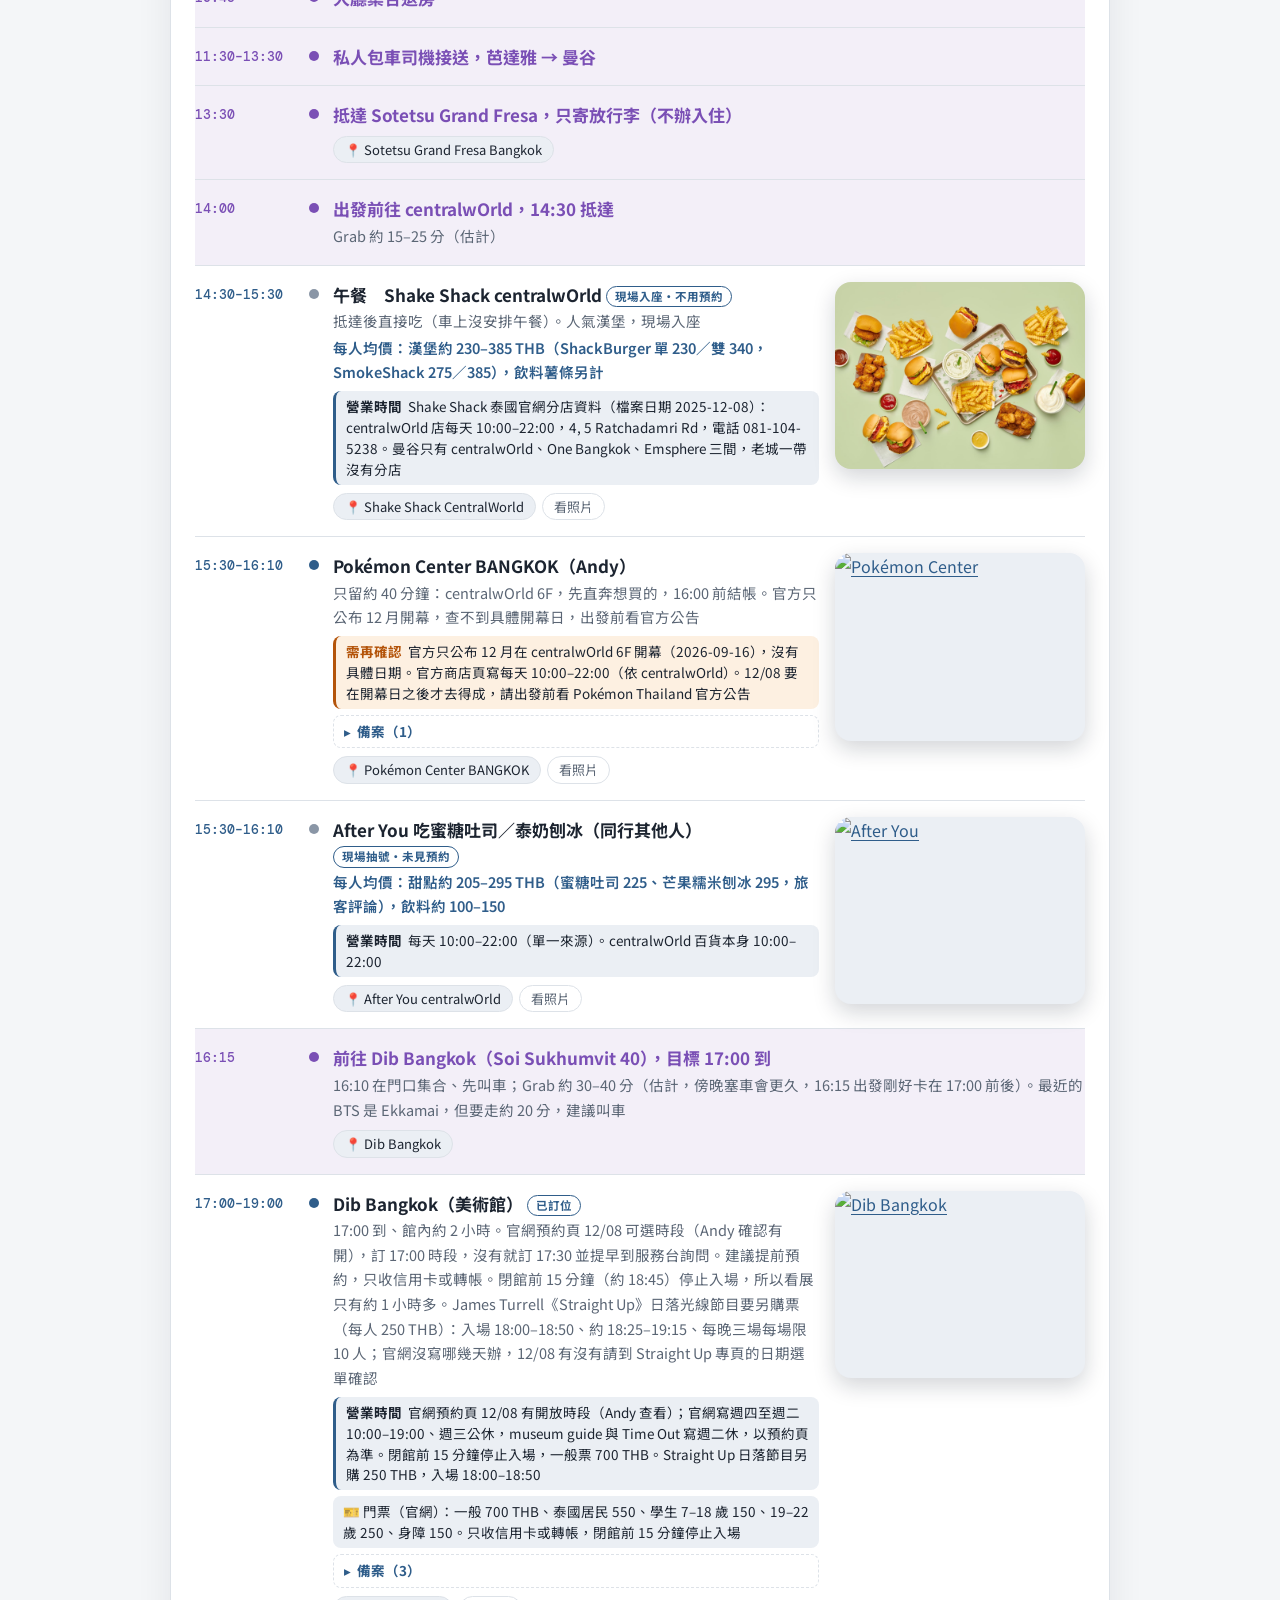
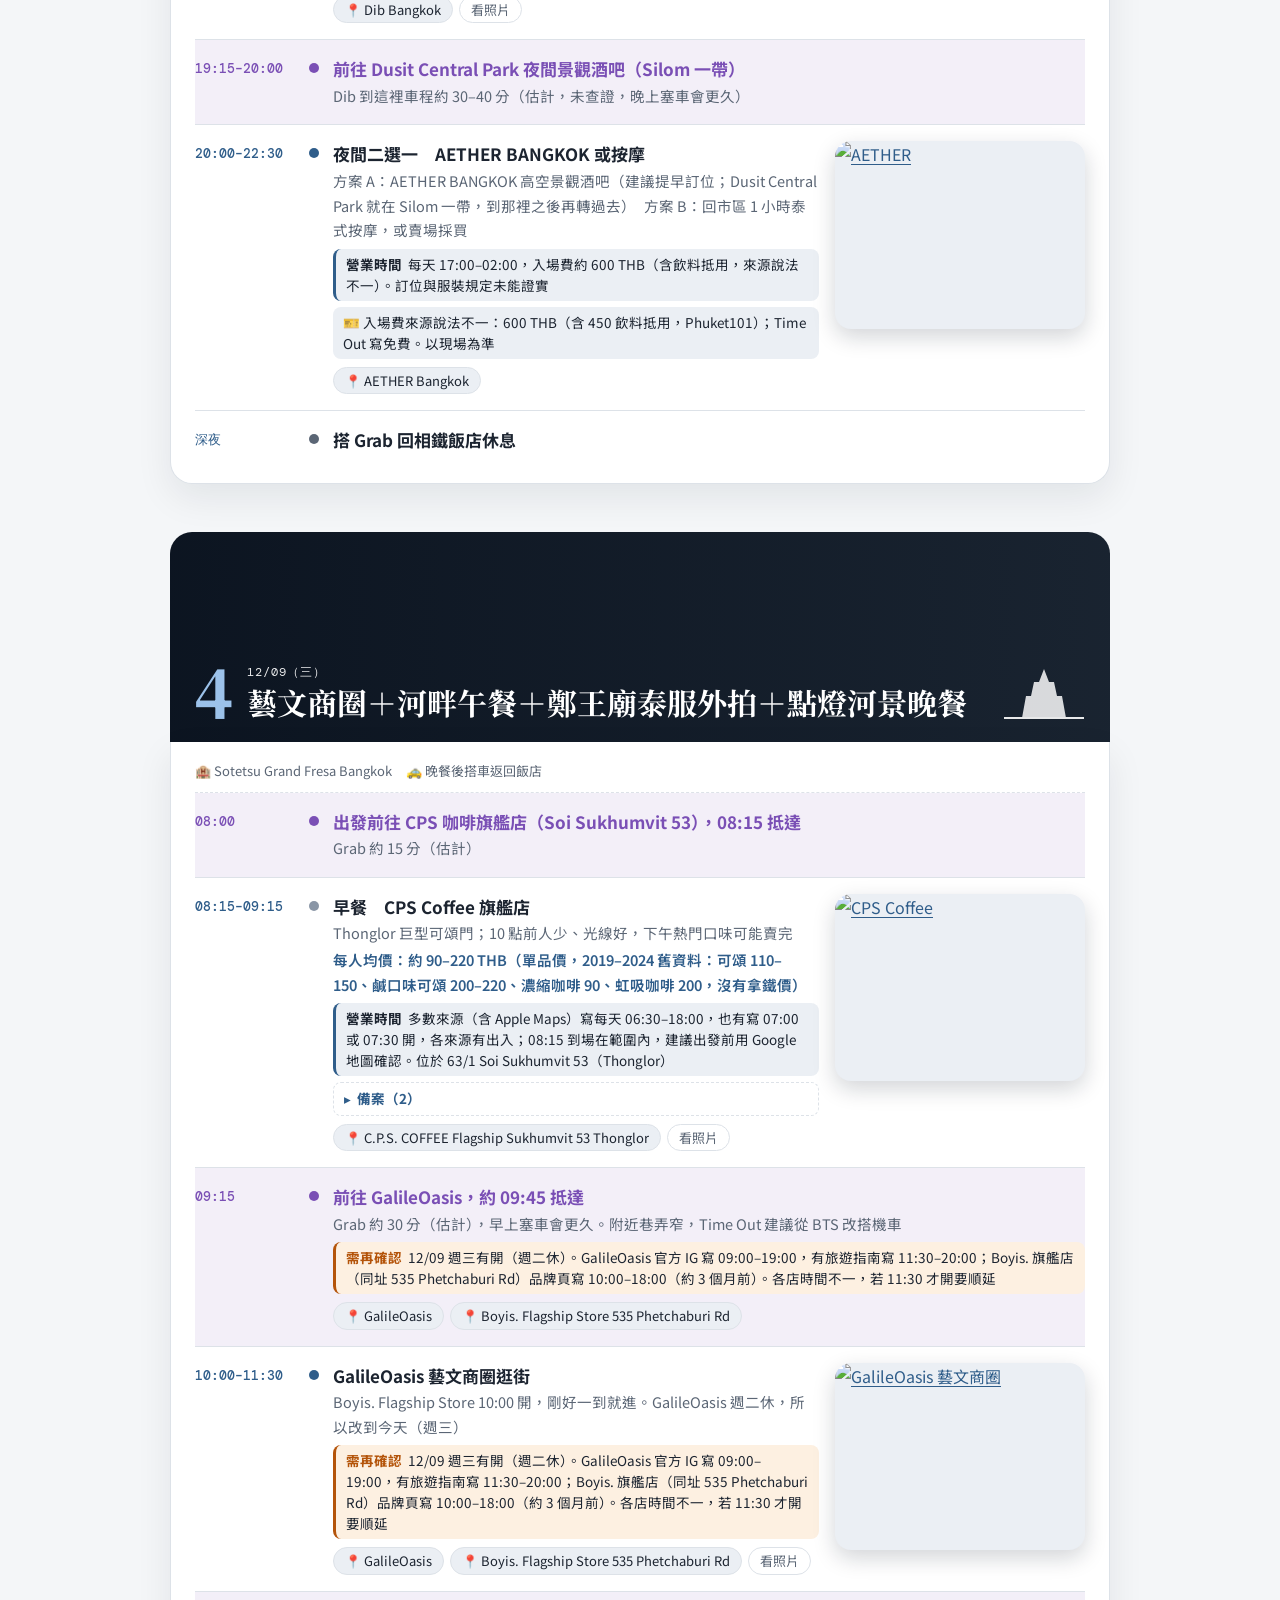
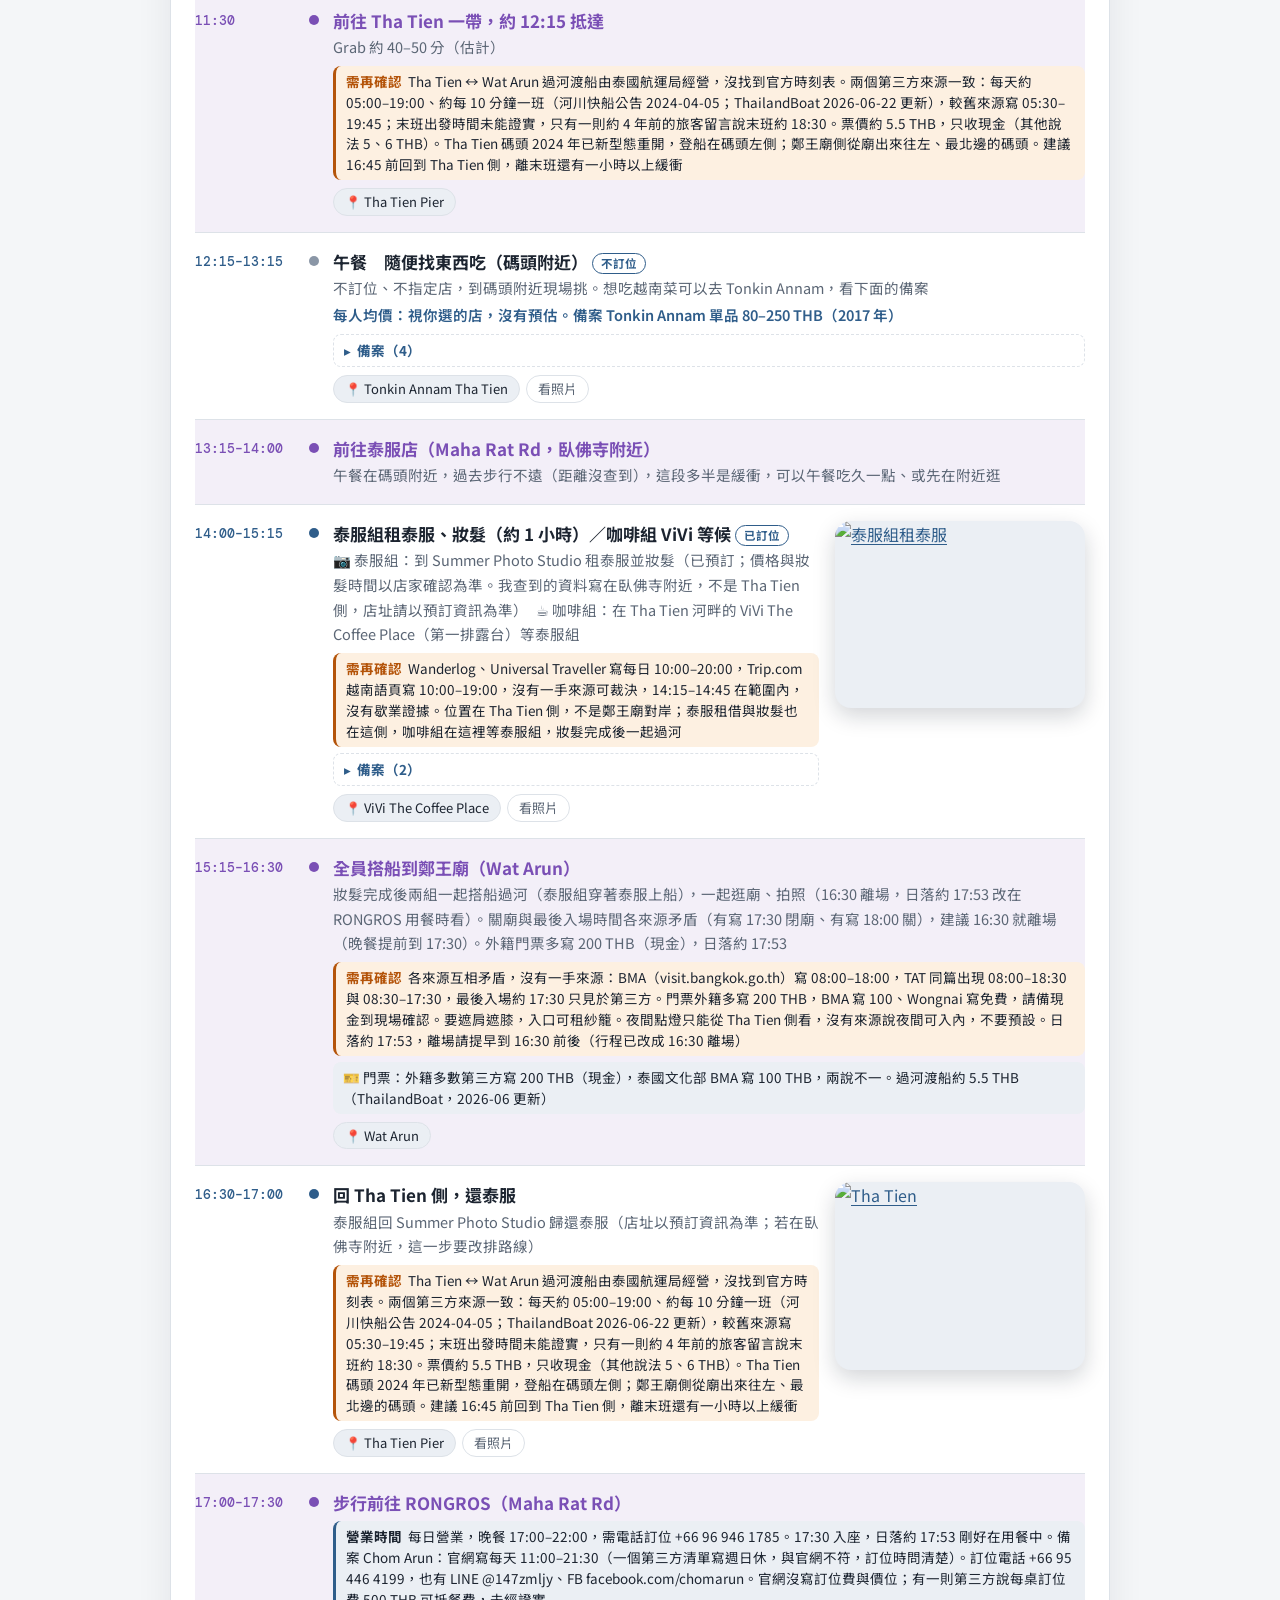
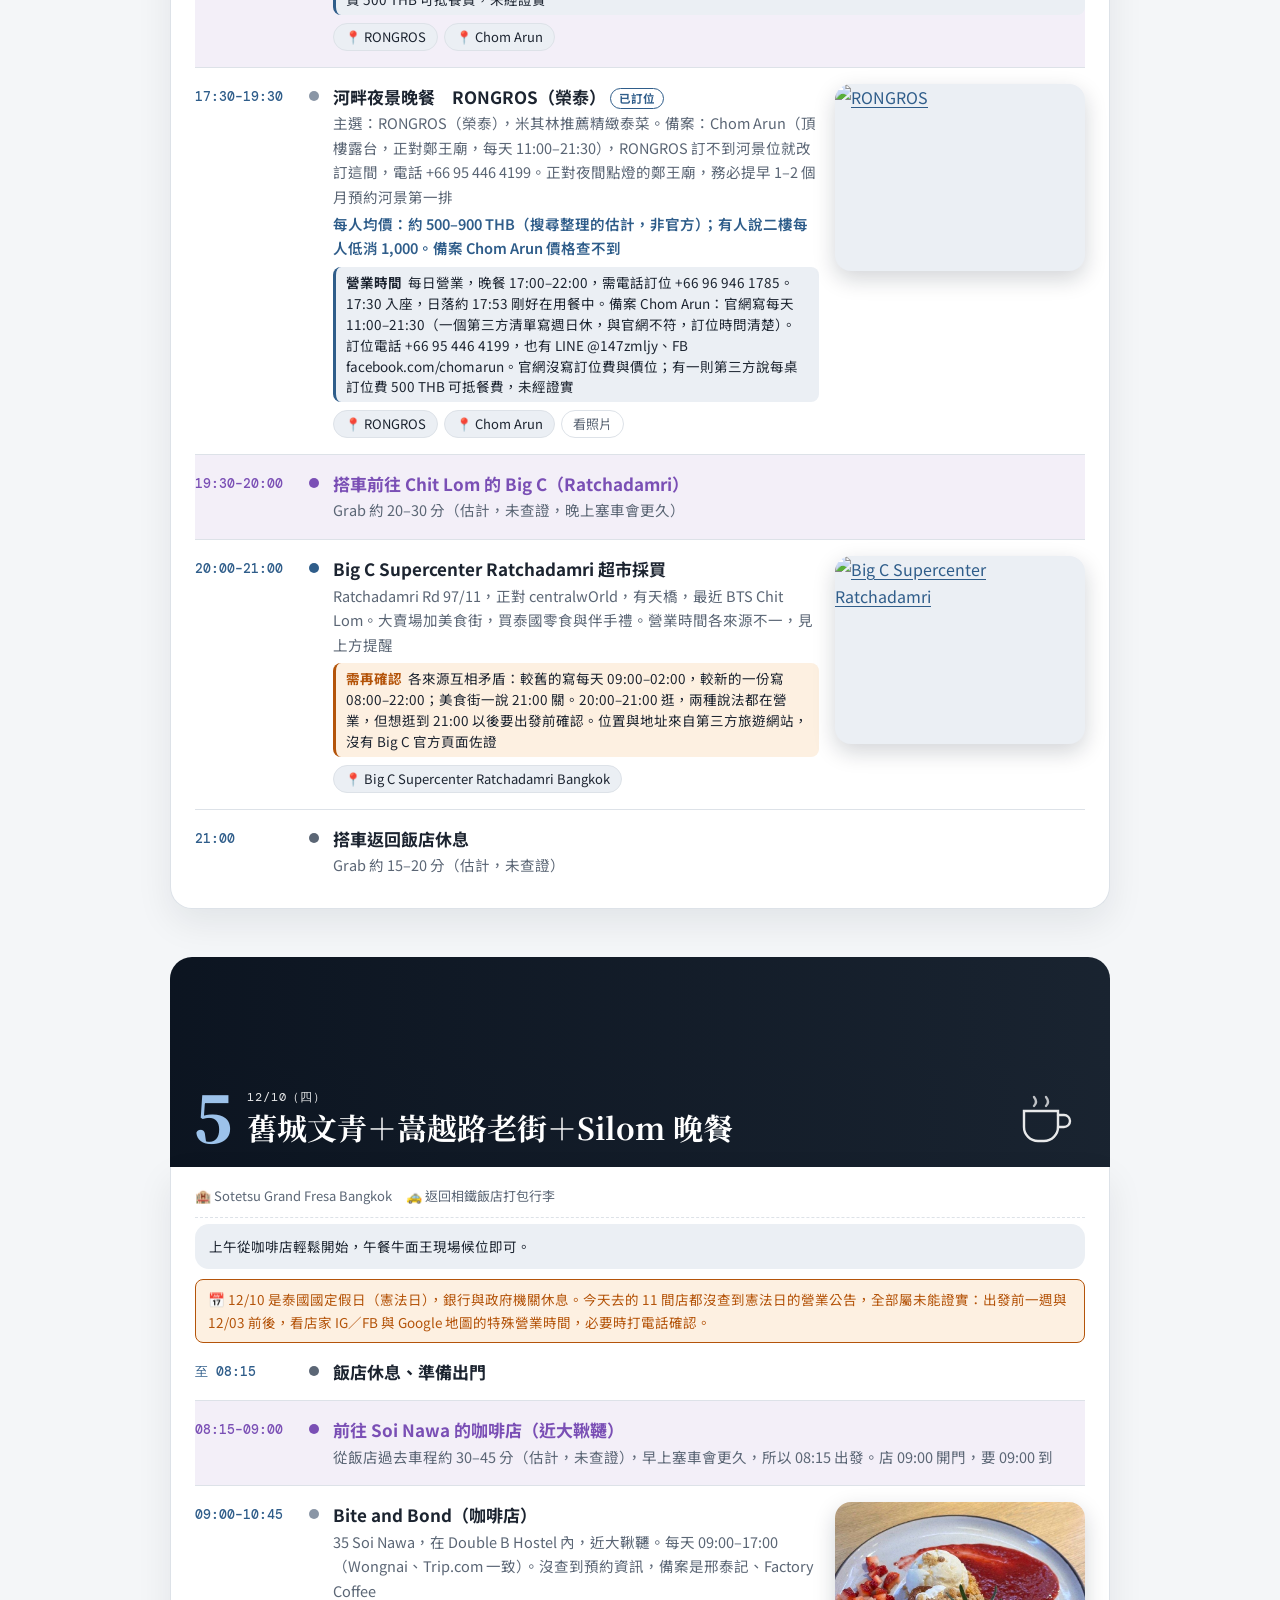
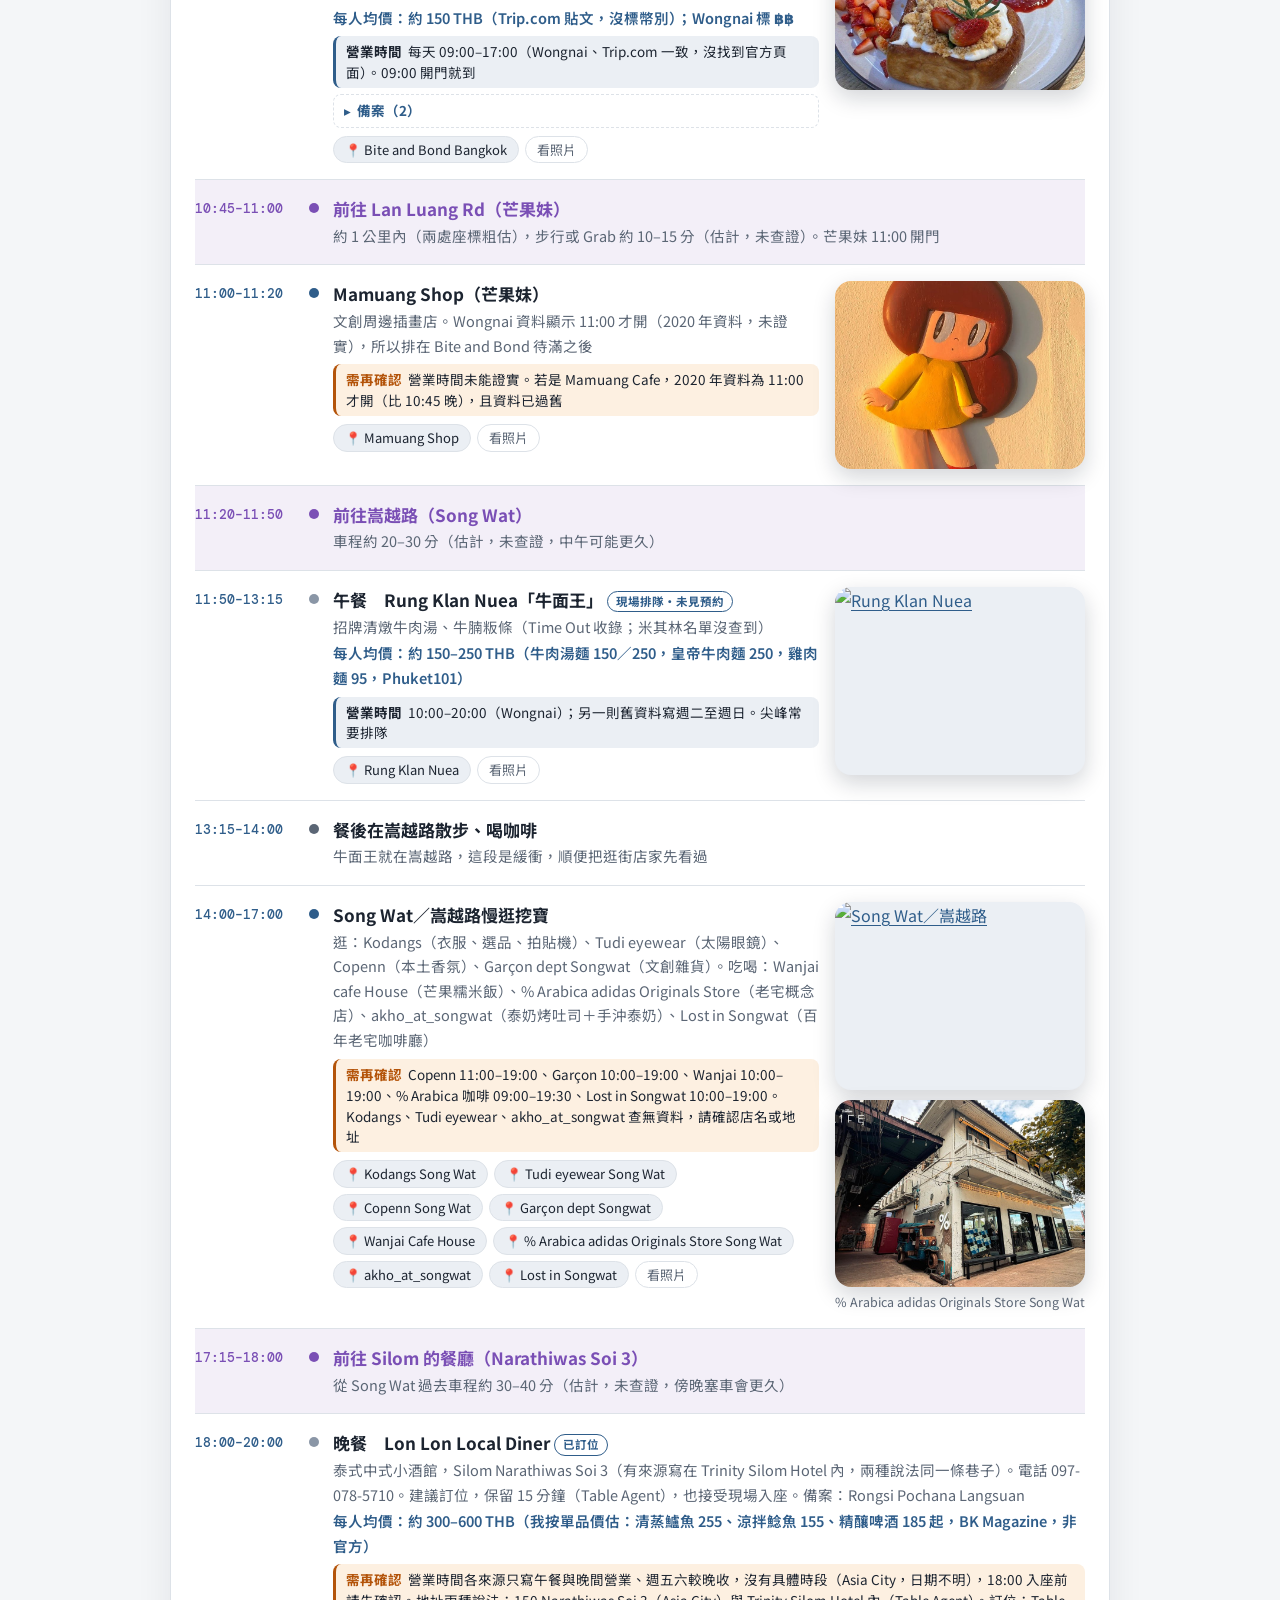
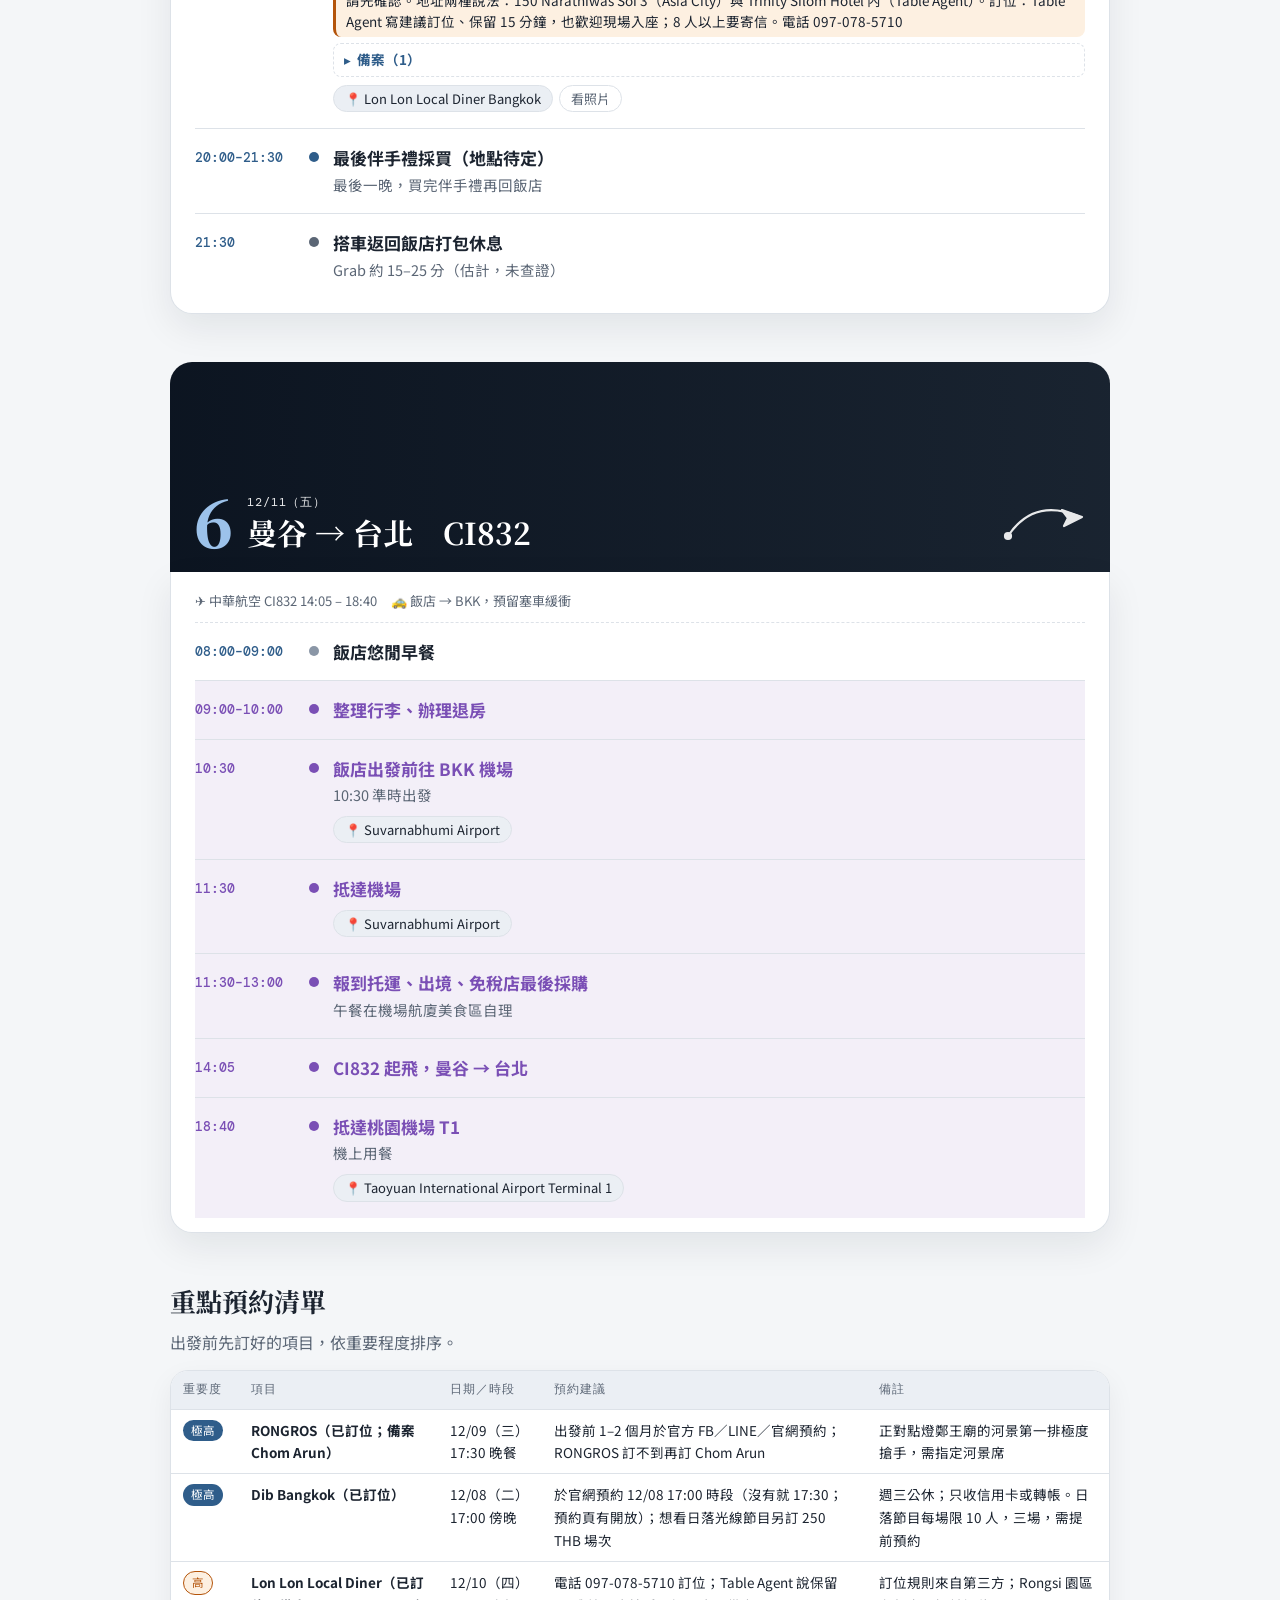
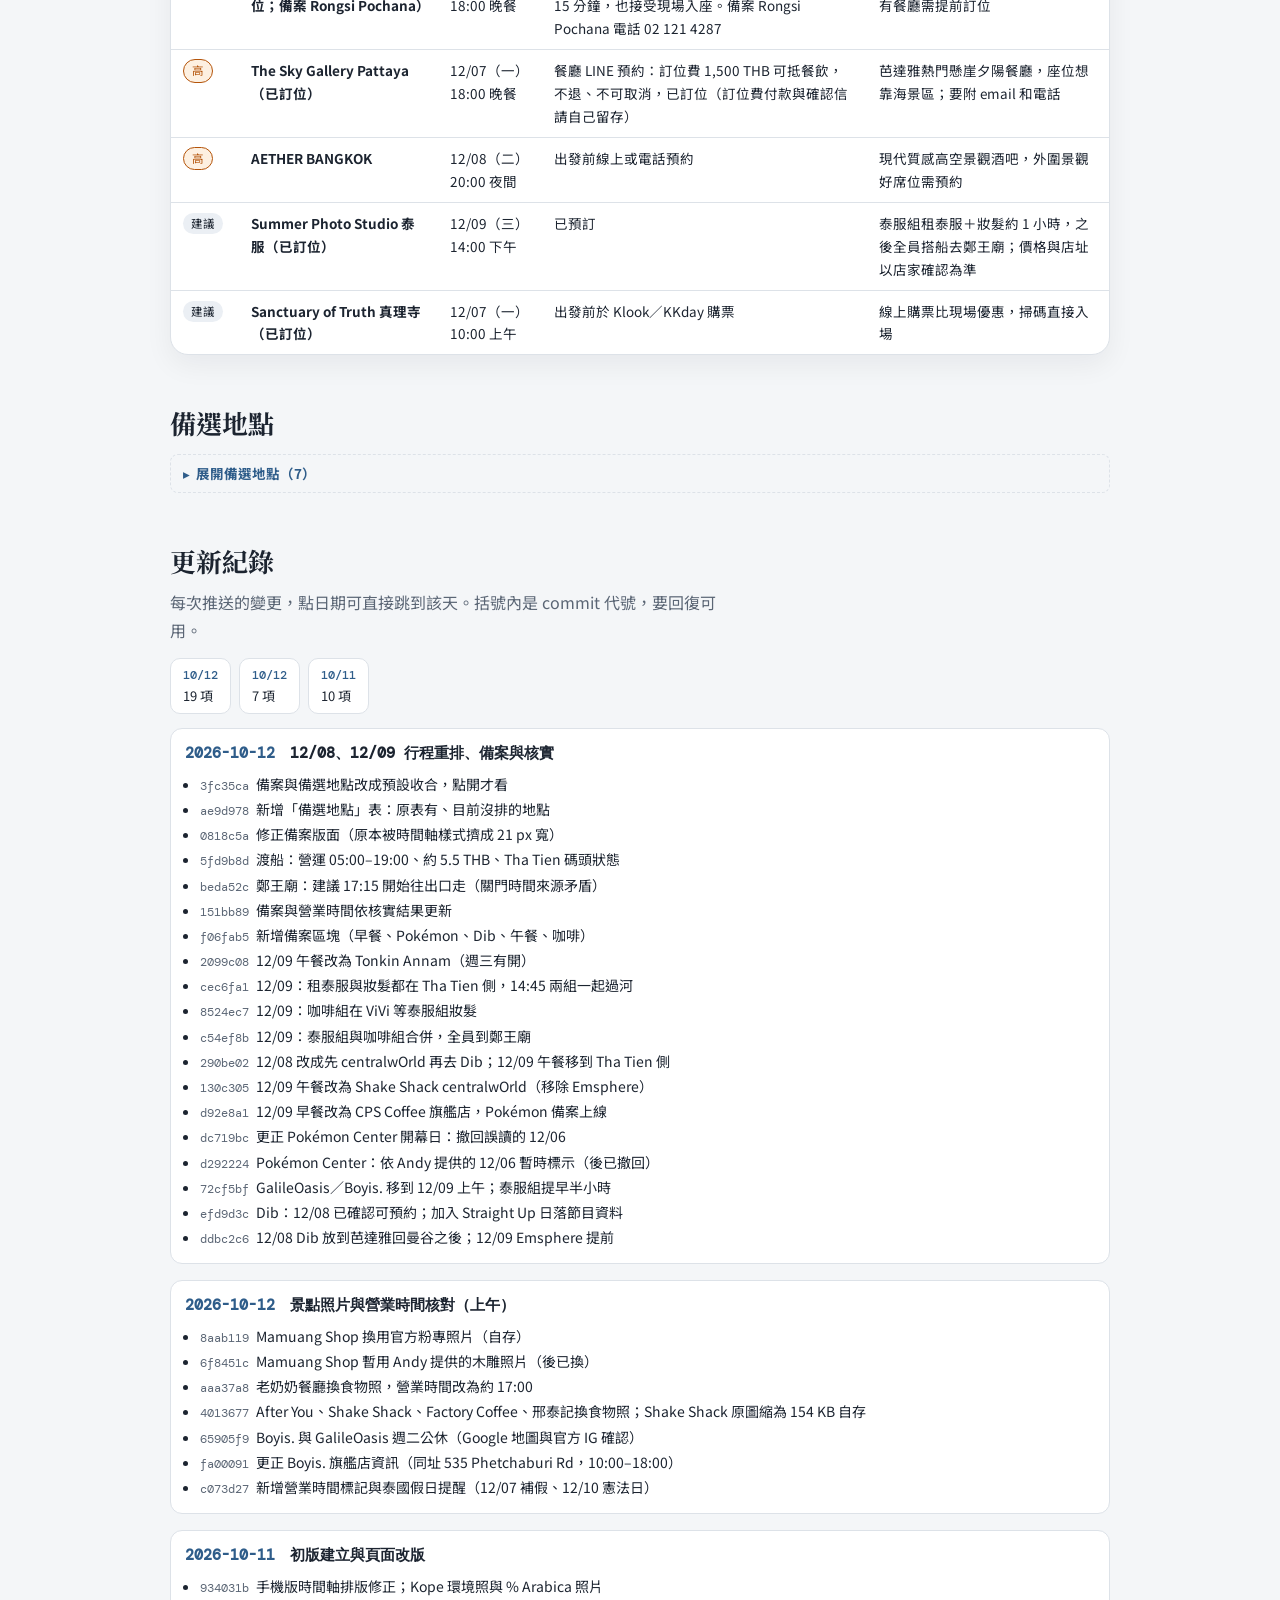
==== commit f768fce2: "泰服店（Summer Photo Studio）已訂位：時間軸標籤、預約清單、待辦；移除 Ana Anan 提早入住待辦 Co-Authored-By: Claude Opus 5.5 <norepl" ====
--- a/index.html
+++ b/index.html
@@ -313,9 +313,9 @@
  ['11:30','前往 Tha Tien 一帶，約 12:15 抵達','move','Grab 約 40–50 分（估計）'],
  ['12:15–13:15','午餐　隨便找東西吃（碼頭附近）','eat','不訂位、不指定店，到碼頭附近現場挑。想吃越南菜可以去 Tonkin Annam，看下面的備案'],
  ['13:15–14:00','前往泰服店（Maha Rat Rd，臥佛寺附近）','move','午餐在碼頭附近，過去步行不遠（距離沒查到），這段多半是緩衝，可以午餐吃久一點、或先在附近逛'],
- ['14:00–15:15','泰服組租泰服、妝髮（約 1 小時）／咖啡組 ViVi 等候','go','📷 泰服組：到 Summer Photo Studio 租泰服並妝髮（價格與妝髮時間待確認；我查到的資料寫在臥佛寺附近，不是 Tha Tien 側，位置與是否提供租借待出發前確認）　☕ 咖啡組：在 Tha Tien 河畔的 ViVi The Coffee Place（第一排露台）等泰服組'],
+ ['14:00–15:15','泰服組租泰服、妝髮（約 1 小時）／咖啡組 ViVi 等候','go','📷 泰服組：到 Summer Photo Studio 租泰服並妝髮（已預訂；價格與妝髮時間以店家確認為準。我查到的資料寫在臥佛寺附近，不是 Tha Tien 側，店址請以預訂資訊為準）　☕ 咖啡組：在 Tha Tien 河畔的 ViVi The Coffee Place（第一排露台）等泰服組'],
  ['15:15–16:30','全員搭船到鄭王廟（Wat Arun）','move','妝髮完成後兩組一起搭船過河（泰服組穿著泰服上船），一起逛廟、拍照（16:30 離場，日落約 17:53 改在 RONGROS 用餐時看）。關廟與最後入場時間各來源矛盾（有寫 17:30 閉廟、有寫 18:00 關），建議 16:30 就離場（晚餐提前到 17:30）。外籍門票多寫 200 THB（現金），日落約 17:53'],
- ['16:30–17:00','回 Tha Tien 側，還泰服','go','泰服組回 Summer Photo Studio 歸還泰服（位置未確認，請出發前問清楚；若在臥佛寺附近，這一步要改排路線）'],
+ ['16:30–17:00','回 Tha Tien 側，還泰服','go','泰服組回 Summer Photo Studio 歸還泰服（店址以預訂資訊為準；若在臥佛寺附近，這一步要改排路線）'],
  ['17:00–17:30','步行前往 RONGROS（Maha Rat Rd）','move',''],
  ['17:30–19:30','河畔夜景晚餐　RONGROS（榮泰）','eat','主選：RONGROS（榮泰），米其林推薦精緻泰菜。備案：Chom Arun（頂樓露台，正對鄭王廟，每天 11:00–21:30），RONGROS 訂不到河景位就改訂這間，電話 +66 95 446 4199。正對夜間點燈的鄭王廟，務必提早 1–2 個月預約河景第一排'],
  ['19:30–20:00','搭車前往 Chit Lom 的 Big C（Ratchadamri）','move','Grab 約 20–30 分（估計，未查證，晚上塞車會更久）'],
@@ -353,6 +353,7 @@
 ['高','Lon Lon Local Diner（已訂位；備案 Rongsi Pochana）','12/10（四）18:00 晚餐','電話 097-078-5710 訂位；Table Agent 說保留 15 分鐘，也接受現場入座。備案 Rongsi Pochana 電話 02 121 4287','訂位規則來自第三方；Rongsi 園區有餐廳需提前訂位'],
 ['高','The Sky Gallery Pattaya（已訂位）','12/07（一）18:00 晚餐','餐廳 LINE 預約：訂位費 1,500 THB 可抵餐飲，不退、不可取消，已訂位（訂位費付款與確認信請自己留存）','芭達雅熱門懸崖夕陽餐廳，座位想靠海景區；要附 email 和電話'],
 ['高','AETHER BANGKOK','12/08（二）20:00 夜間','出發前線上或電話預約','現代質感高空景觀酒吧，外圍景觀好席位需預約'],
+['建議','Summer Photo Studio 泰服（已訂位）','12/09（三）14:00 下午','已預訂','泰服組租泰服＋妝髮約 1 小時，之後全員搭船去鄭王廟；價格與店址以店家確認為準'],
 ['建議','Sanctuary of Truth 真理寺（已訂位）','12/07（一）10:00 上午','出發前於 Klook／KKday 購票','線上購票比現場優惠，掃碼直接入場']];
 const DAYPIC={1:'https://thumb.wikimedia.org/wikipedia/commons/thumb/7/72/Exterior_of_Terminal_1%2C_Taoyuan_Airport_20141230.jpg/960px-Exterior_of_Terminal_1%2C_Taoyuan_Airport_20141230.jpg',6:'https://thumb.wikimedia.org/wikipedia/commons/thumb/8/87/Suvarnabhumi_Airport_Terminal_C_interior_%28I%29.jpg/960px-Suvarnabhumi_Airport_Terminal_C_interior_%28I%29.jpg',2:'https://thumb.wikimedia.org/wikipedia/commons/thumb/f/fb/Santuaryoftruth2.jpg/960px-Santuaryoftruth2.jpg',3:'https://thumb.wikimedia.org/wikipedia/commons/thumb/4/49/CentralWorld_20190825.jpg/960px-CentralWorld_20190825.jpg',4:'https://thumb.wikimedia.org/wikipedia/commons/thumb/2/2a/%E0%B9%80%E0%B8%88%E0%B8%94%E0%B8%B5%E0%B8%A2%E0%B9%8C%E0%B8%9B%E0%B8%A3%E0%B8%B0%E0%B8%98%E0%B8%B2%E0%B8%99%E0%B8%97%E0%B8%A3%E0%B8%87%E0%B8%9B%E0%B8%A3%E0%B8%B2%E0%B8%87%E0%B8%84%E0%B9%8C%E0%B8%A7%E0%B8%B1%E0%B8%94%E0%B8%AD%E0%B8%A3%E0%B8%B8%E0%B8%932.jpg/960px-%E0%B9%80%E0%B8%88%E0%B8%94%E0%B8%B5%E0%B8%A2%E0%B9%8C%E0%B8%9B%E0%B8%A3%E0%B8%B0%E0%B8%98%E0%B8%B2%E0%B8%99%E0%B8%97%E0%B8%A3%E0%B8%87%E0%B8%9B%E0%B8%A3%E0%B8%B2%E0%B8%87%E0%B8%84%E0%B9%8C%E0%B8%A7%E0%B8%B1%E0%B8%94%E0%B8%AD%E0%B8%A3%E0%B8%B8%E0%B8%932.jpg',5:'https://thumb.wikimedia.org/wikipedia/commons/thumb/e/e3/%E0%B8%95%E0%B8%B6%E0%B8%81%E0%B9%81%E0%B8%82%E0%B8%81%E0%B8%96%E0%B8%99%E0%B8%99%E0%B8%97%E0%B8%A3%E0%B8%87%E0%B8%A7%E0%B8%B2%E0%B8%94_2.jpg/960px-%E0%B8%95%E0%B8%B6%E0%B8%81%E0%B9%81%E0%B8%82%E0%B8%81%E0%B8%96%E0%B8%99%E0%B8%99%E0%B8%97%E0%B8%A3%E0%B8%87%E0%B8%A7%E0%B8%B2%E0%B8%94_2.jpg'};
 const ICON={
@@ -364,7 +365,7 @@
 const img=(q)=>'https://www.google.com/search?tbm=isch&q='+encodeURIComponent(q);
 const cityOf=n=>n===2?'Pattaya':'Bangkok';
 const clean=t=>{t=t.replace(/[☕📷🍳🥭🎨🛍️✨🎷🍸]/gu,'').trim();if(t.includes('　'))t=t.split('　').pop();return t.split(/[（(]/)[0].replace(/「|」/g,'').trim()};
-const NORSV=[['The Sky Gallery','已訂位'],['Dib Bangkok（美術館）','已訂位'],['Sanctuary of Truth','已訂位'],['河畔夜景晚餐','已訂位'],['Lon Lon Local Diner','已訂位'],['The Lunar Beach House','現場入座・不用預約'],['Khanom Sen Khun Ya','現場入座・不用預約'],['Shake Shack','現場入座・不用預約'],['隨便找東西吃','不訂位'],['Rung Klan Nuea','現場排隊・未見預約'],['After You','現場抽號・未見預約']];
+const NORSV=[['The Sky Gallery','已訂位'],['Dib Bangkok（美術館）','已訂位'],['Sanctuary of Truth','已訂位'],['河畔夜景晚餐','已訂位'],['Lon Lon Local Diner','已訂位'],['泰服組租泰服','已訂位'],['The Lunar Beach House','現場入座・不用預約'],['Khanom Sen Khun Ya','現場入座・不用預約'],['Shake Shack','現場入座・不用預約'],['隨便找東西吃','不訂位'],['Rung Klan Nuea','現場排隊・未見預約'],['After You','現場抽號・未見預約']];
 const norOf=t=>{const k=NORSV.find(([n])=>t.includes(n));return k?` <span class="tag nor">${k[1]}</span>`:''};
 const PRICE=[['The Lunar Beach House','價格查不到（Wongnai 標 ฿฿ 中價位）'],['Khanom Sen Khun Ya','價格查不到（找不到菜單）'],['Nitan Coffee','價格查不到（Wongnai 標 ฿฿）'],['The Sky Gallery','約 400–1,800 THB（來源不一：Visit Thailand Today 400–1,200、Intravel 900–1,800）；訂位費 1,500 THB 可抵餐飲'],['Shake Shack','漢堡約 230–385 THB（ShackBurger 單 230／雙 340，SmokeShack 275／385），飲料薯條另計'],['After You','甜點約 205–295 THB（蜜糖吐司 225、芒果糯米刨冰 295，旅客評論），飲料約 100–150'],['CPS Coffee','約 90–220 THB（單品價，2019–2024 舊資料：可頌 110–150、鹹口味可頌 200–220、濃縮咖啡 90、虹吸咖啡 200，沒有拿鐵價）'],['RONGROS','約 500–900 THB（搜尋整理的估計，非官方）；有人說二樓每人低消 1,000。備案 Chom Arun 價格查不到'],['隨便找東西吃','視你選的店，沒有預估。備案 Tonkin Annam 單品 80–250 THB（2017 年）'],['Bite and Bond','約 150 THB（Trip.com 貼文，沒標幣別）；Wongnai 標 ฿฿'],['Rung Klan Nuea','約 150–250 THB（牛肉湯麵 150／250，皇帝牛肉麵 250，雞肉麵 95，Phuket101）'],['Lon Lon Local Diner','約 300–600 THB（我按單品價估：清蒸鱸魚 255、涼拌鯰魚 155、精釀啤酒 185 起，BK Magazine，非官方）']];
 const priceOf=t=>{const k=PRICE.find(([n])=>t.includes(n));return k?`<div class="n price">每人均價：${esc(k[1])}</div>`:''};
@@ -502,6 +503,6 @@
 })();
 </script>
 
-<script src="tools.js?v=8"></script>
+<script src="tools.js?v=9"></script>
 </body>
 </html>
